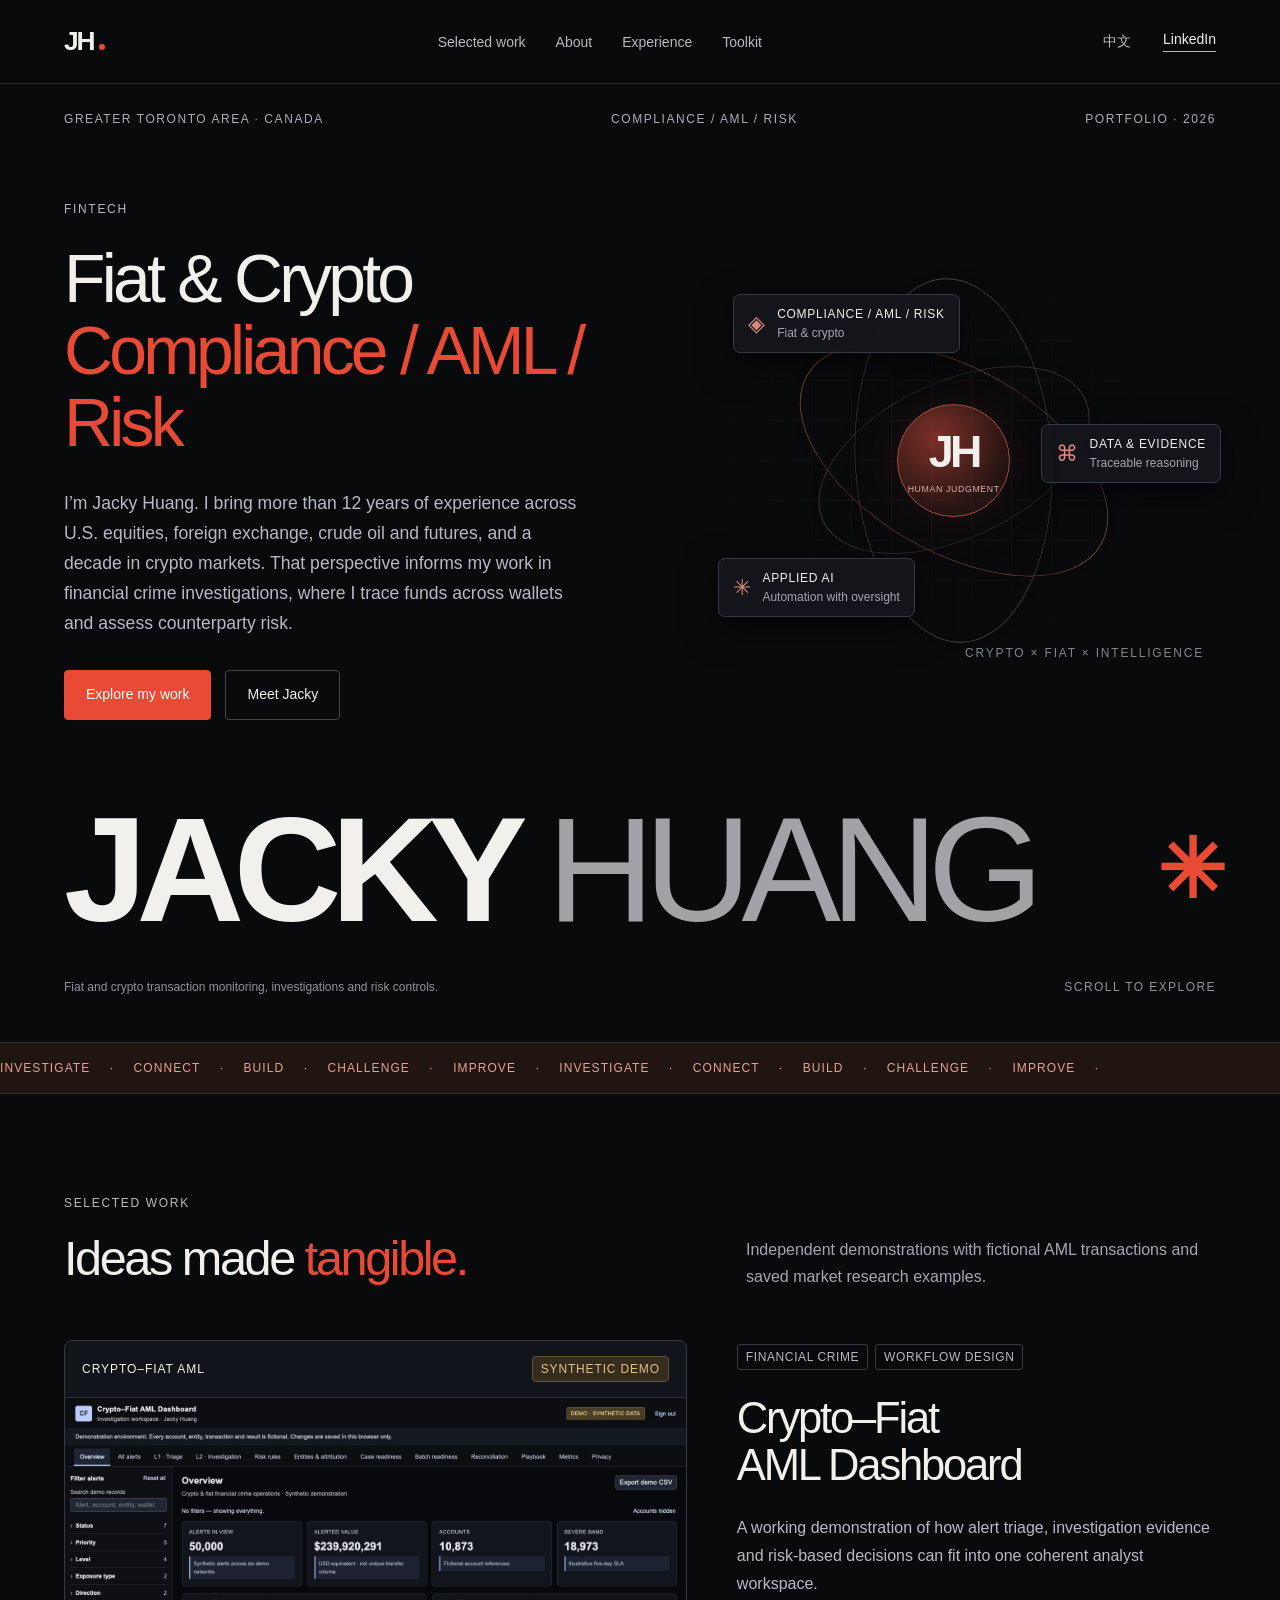
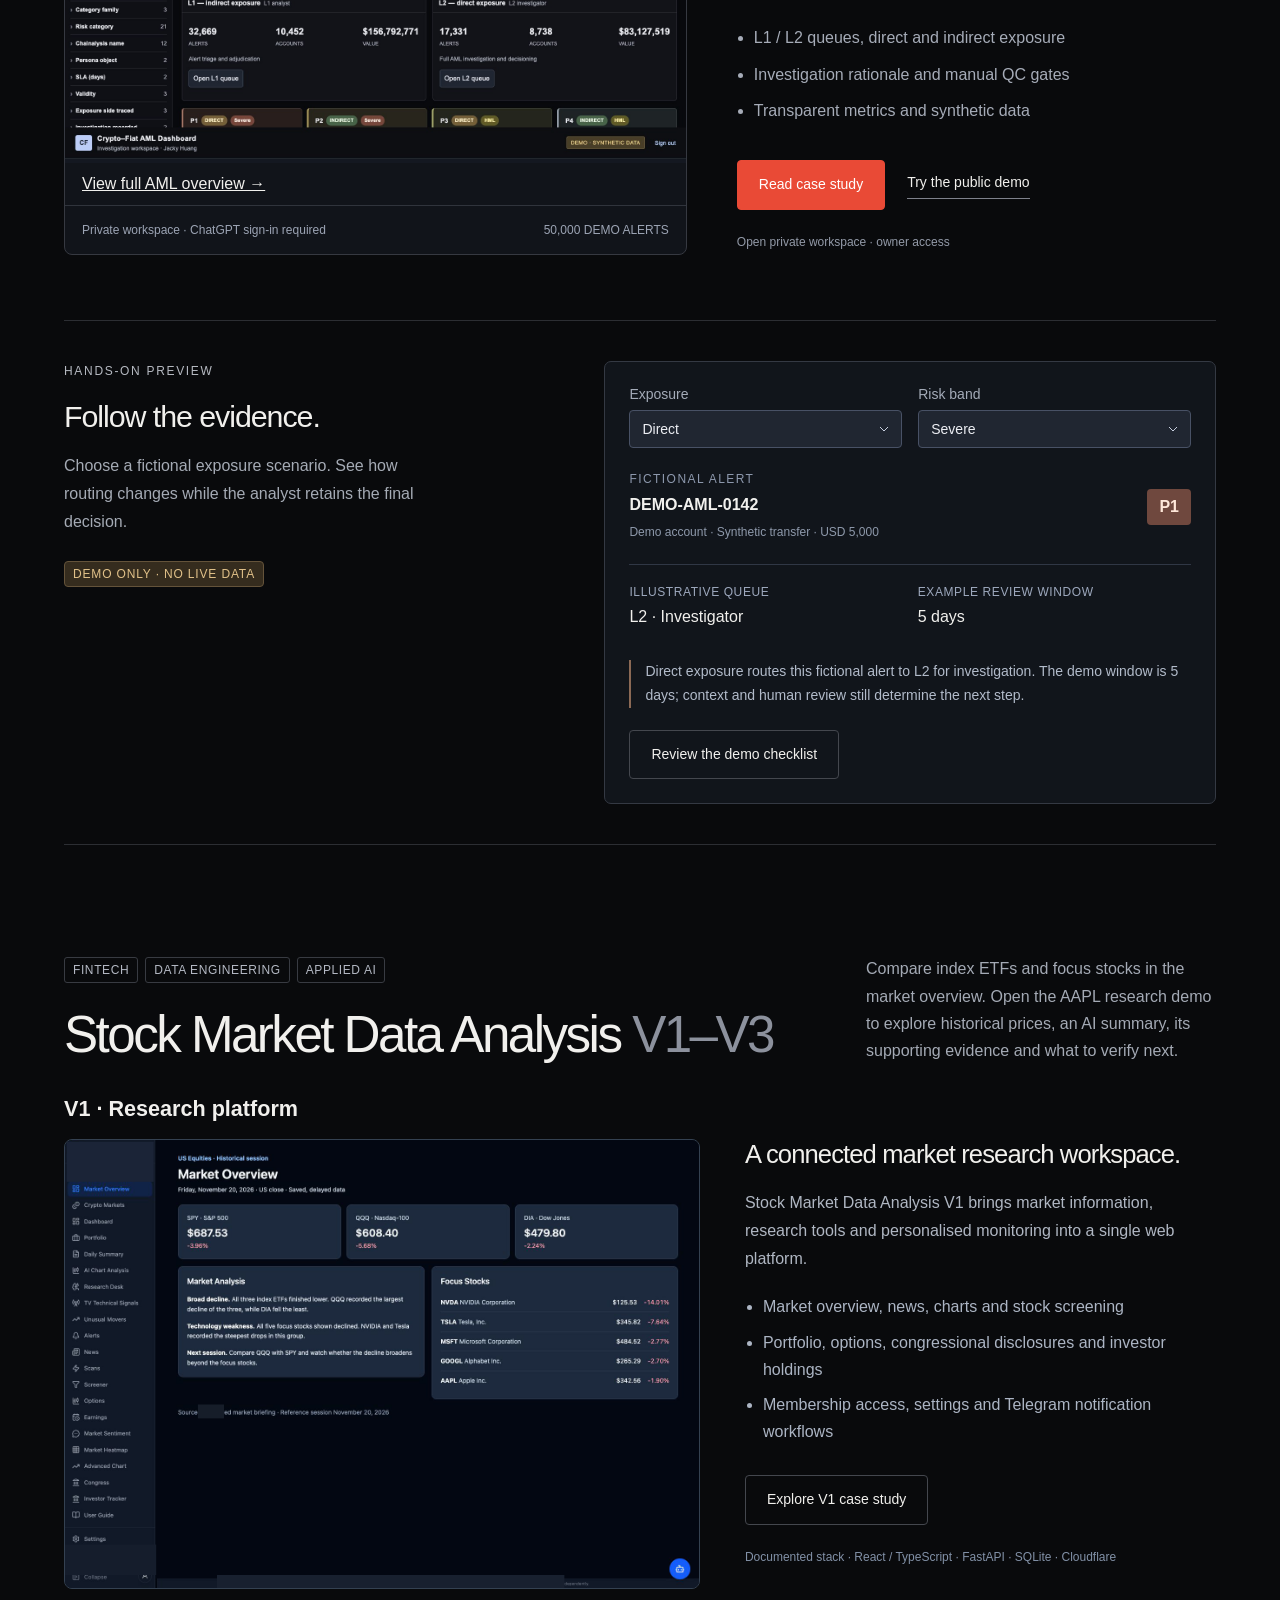
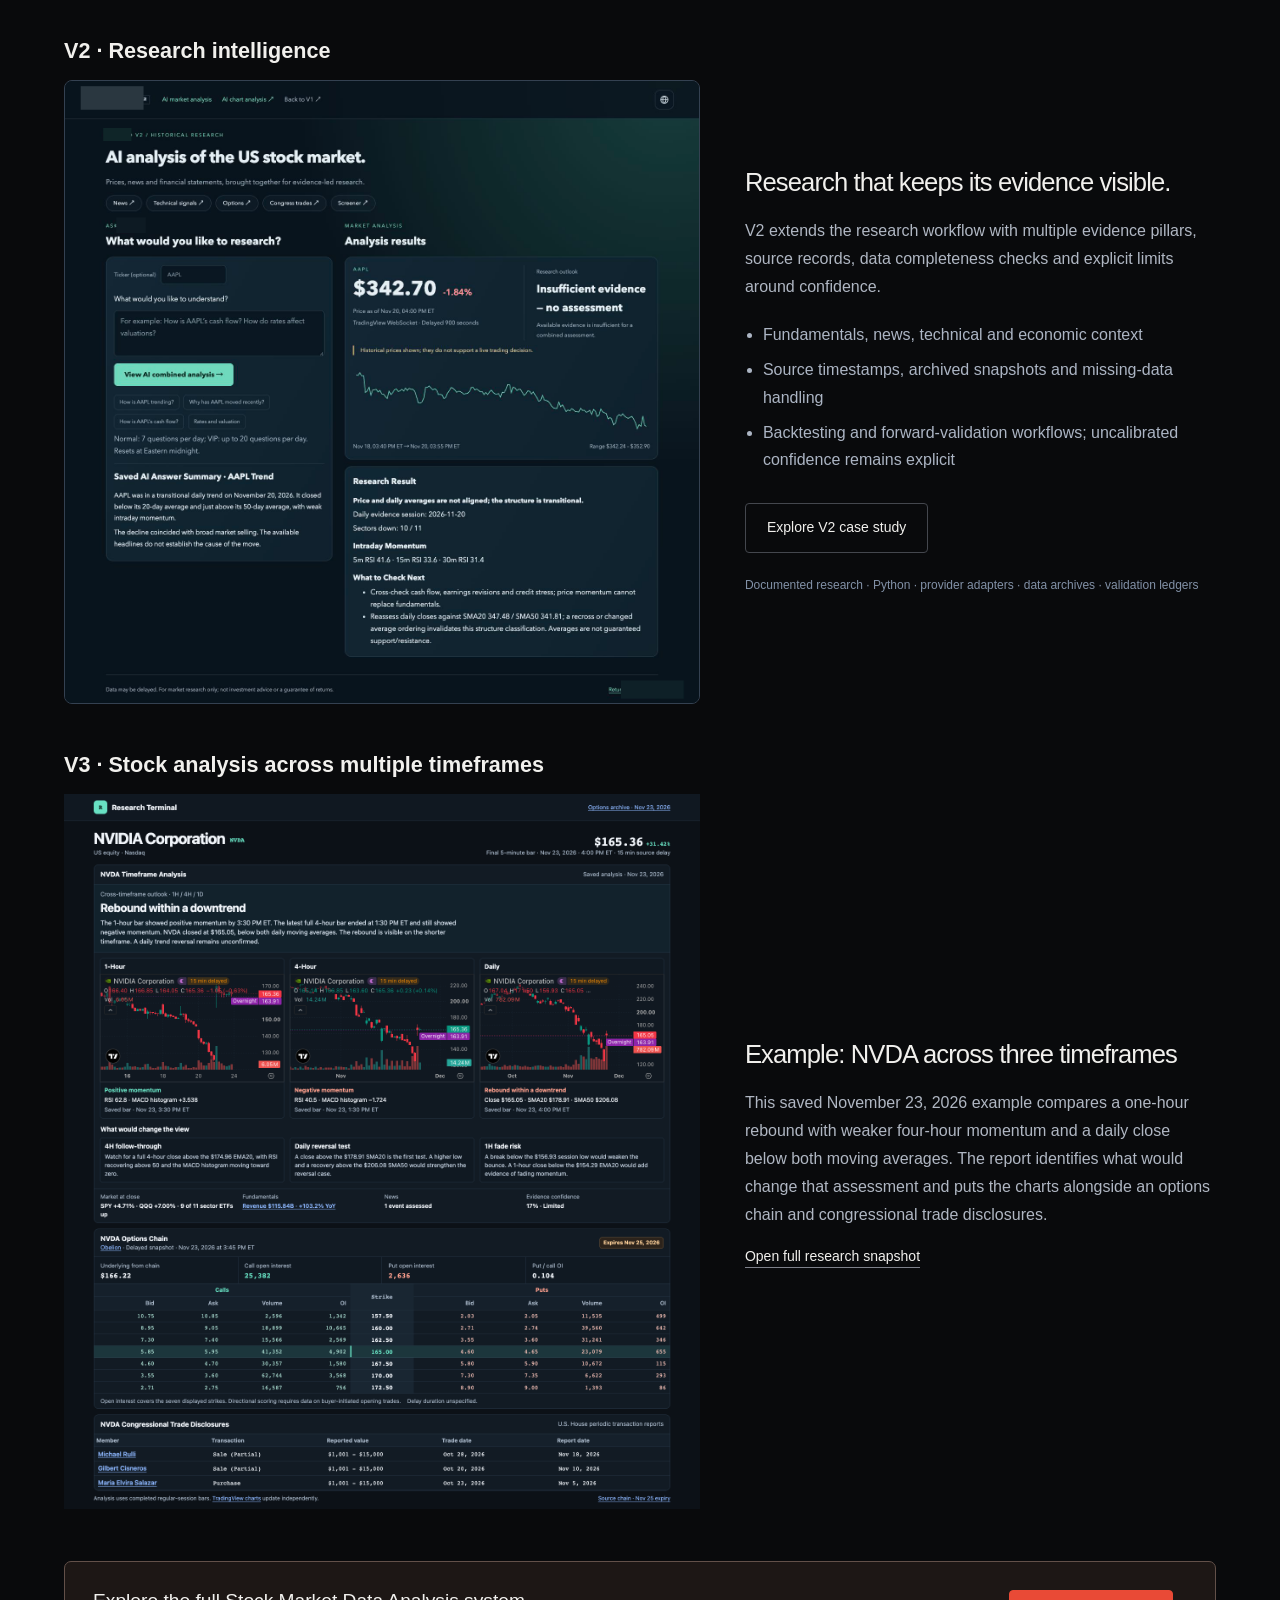
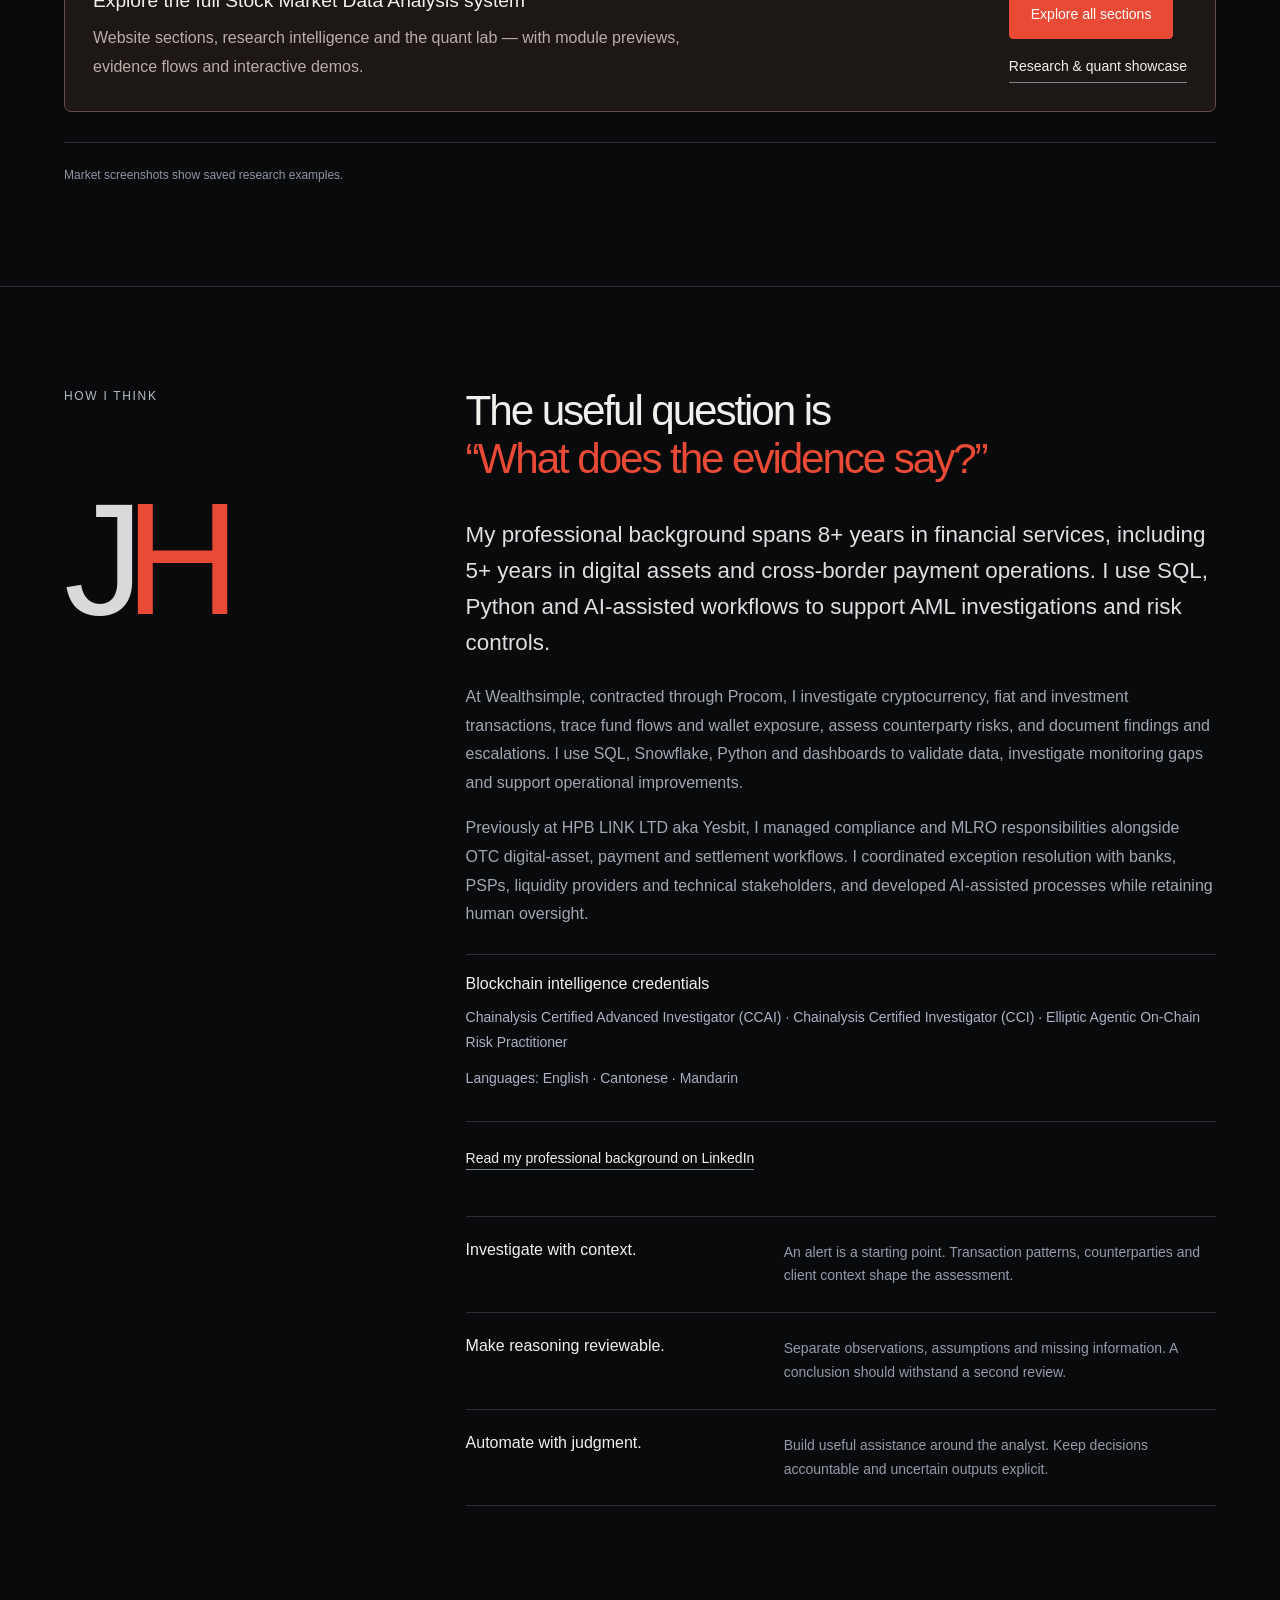
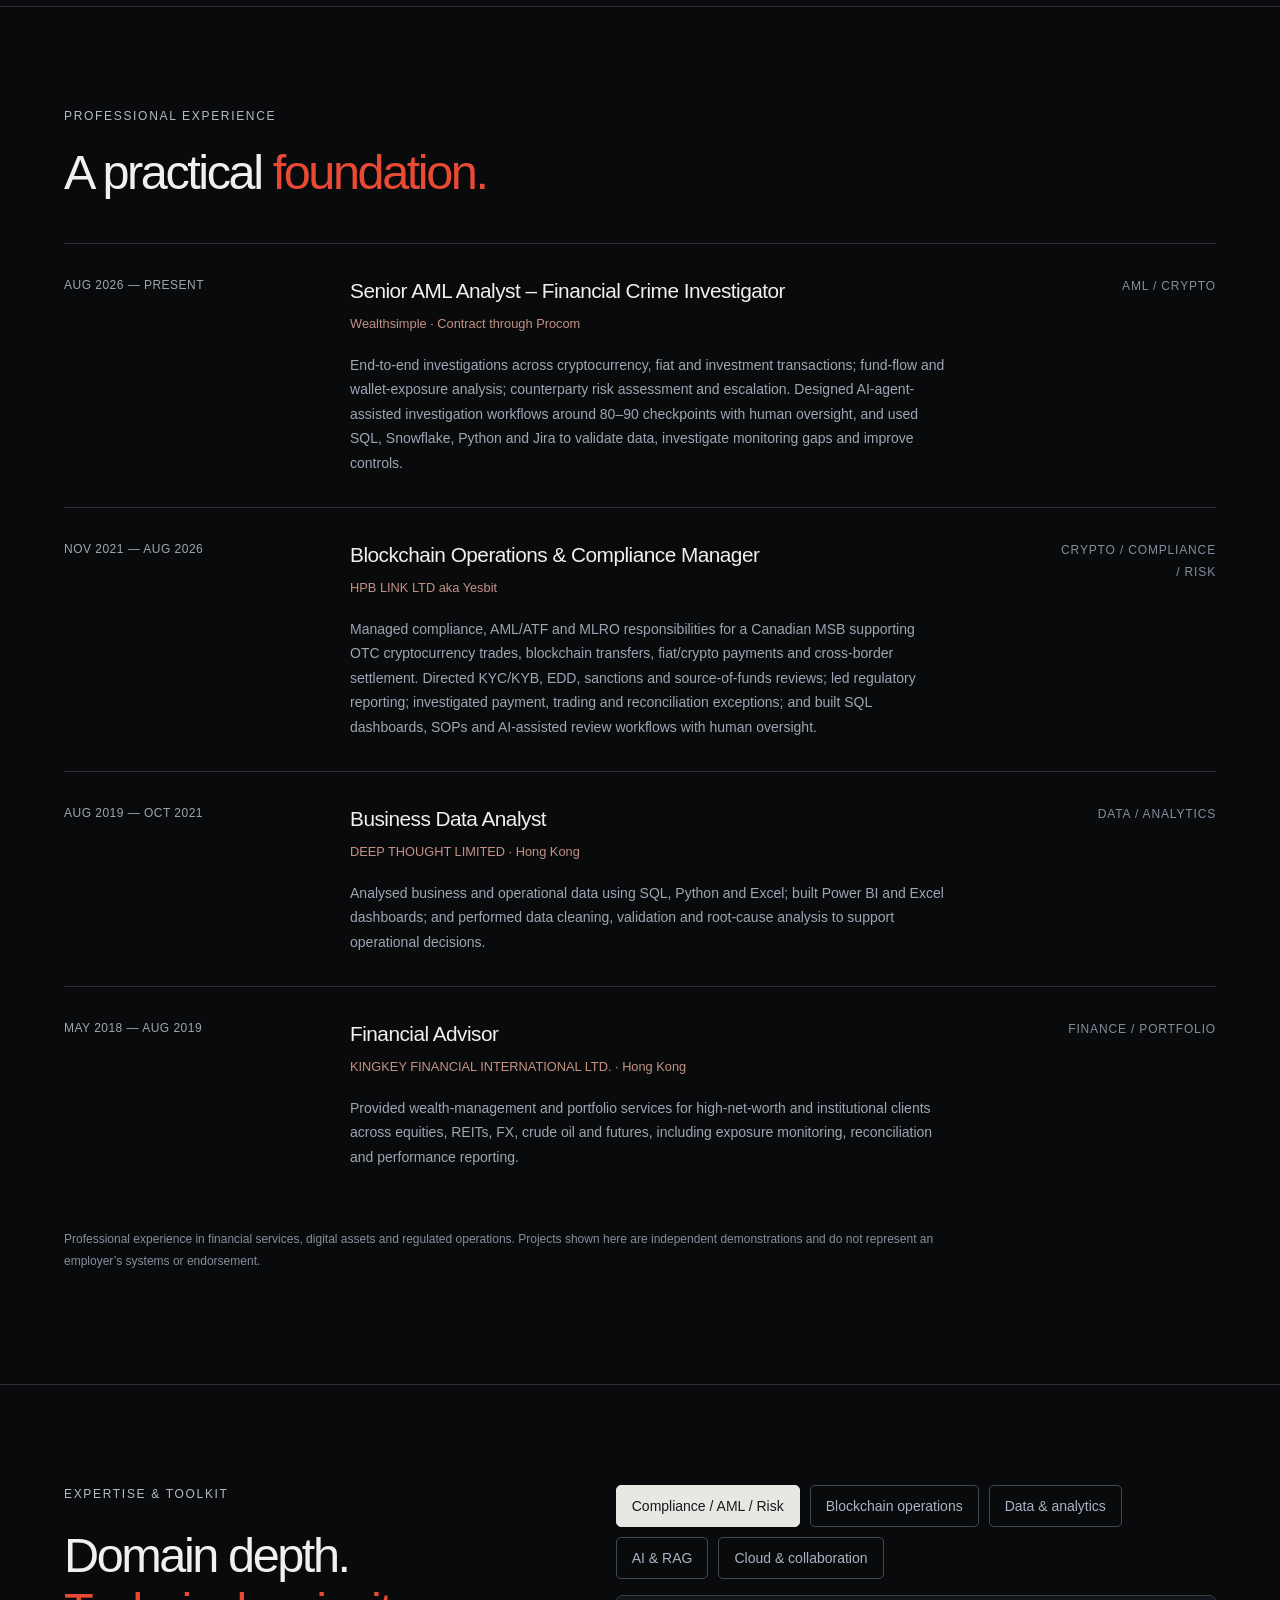
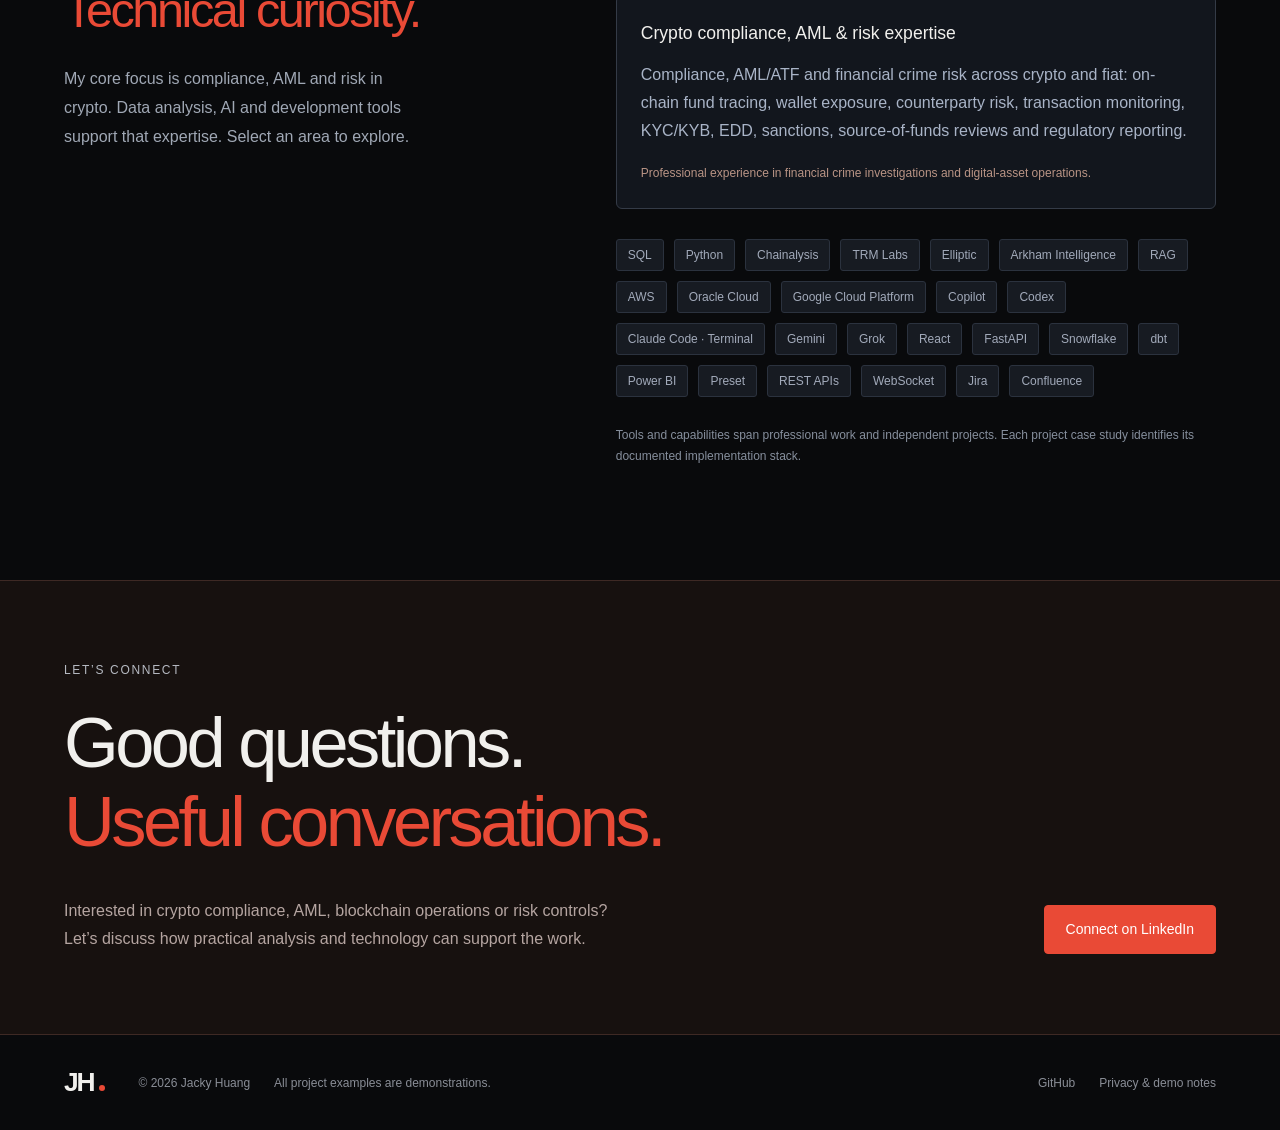
==== index.html @ 0ef36413 "Highlight fiat and crypto compliance in fintech" ====
<!doctype html>
<html lang="en"><head><meta charset="utf-8"><meta name="viewport" content="width=device-width,initial-scale=1"><meta name="theme-color" content="#090a0c"><meta name="description" content="Jacky Huang — compliance, AML and risk expertise, across fiat and crypto operations in fintech, supported by data analytics and practical AI. Explore independent demo projects and Stock Market Data Analysis V1–V3."><meta property="og:title" content="Jacky Huang · Fintech | Fiat &amp; Crypto Compliance / AML / Risk"><meta property="og:description" content="From complex financial crime questions to clear, useful systems. Professional portfolio and independent demo projects."><title>Jacky Huang · Fintech | Fiat &amp; Crypto Compliance / AML / Risk</title><link rel="icon" href="assets/favicon.svg" type="image/svg+xml"><link rel="stylesheet" href="styles.css"><script src="app.js" defer></script></head><body>
<a class="skip" href="#main">Skip to content</a><header class="header"><a class="identity" href="#home" aria-label="Jacky Huang, home">JH<span class="identity-dot"></span></a><nav aria-label="Main navigation"><a href="#work" data-i18n="navWork">Selected work</a><a href="#about" data-i18n="navAbout">About</a><a href="#experience" data-i18n="navExperience">Experience</a><a href="#toolkit" data-i18n="navToolkit">Toolkit</a></nav><div class="header-right"><button id="language" aria-label="Switch to Traditional Chinese">中文</button><a class="contact-link" href="https://www.linkedin.com/in/jacky-huang-ca/" target="_blank" rel="noopener noreferrer">LinkedIn</a></div></header>
<main id="main"><section class="hero section" id="home"><div class="hero-top"><span data-i18n="location">GREATER TORONTO AREA · CANADA</span><span data-i18n="discipline">COMPLIANCE / AML / RISK</span><span class="year">PORTFOLIO · 2026</span></div><div class="hero-grid"><div class="hero-copy"><p class="eyebrow" data-i18n="intro">FINTECH</p><h1 data-i18n="heroTitle">Fiat &amp; Crypto<br><em>Compliance / AML / Risk</em></h1><p class="hero-description" data-i18n="heroDescription">I’m Jacky Huang. I bring more than 12 years of experience across U.S. equities, foreign exchange, crude oil and futures, and a decade in crypto markets. That perspective informs my work in financial crime investigations, where I trace funds across wallets and assess counterparty risk.</p><div class="hero-actions"><a class="button primary" href="#work" data-i18n="explore">Explore my work</a><a class="button secondary" href="#about" data-i18n="meet">Meet Jacky</a></div></div><div class="hero-art" aria-label="Crypto compliance, AML, risk and data analysis connected through human judgment"><div class="art-grid"></div><div class="orbit orbit-one"></div><div class="orbit orbit-two"></div><div class="orbit orbit-three"></div><div class="core"><span>JH</span><small>HUMAN JUDGMENT</small></div><div class="satellite satellite-one"><span class="satellite-icon">◈</span><div>COMPLIANCE / AML / RISK<small>Fiat &amp; crypto</small></div></div><div class="satellite satellite-two"><span class="satellite-icon">⌘</span><div>DATA & EVIDENCE<small>Traceable reasoning</small></div></div><div class="satellite satellite-three"><span class="satellite-icon">✳</span><div>APPLIED AI<small>Automation with oversight</small></div></div><span class="art-caption">CRYPTO × FIAT × INTELLIGENCE</span></div></div><div class="name-line" aria-hidden="true">JACKY <span>HUANG</span><span class="name-star">✳</span></div><div class="hero-bottom"><span data-i18n="heroFoot">Fiat and crypto transaction monitoring, investigations and risk controls.</span><span data-i18n="scroll">SCROLL TO EXPLORE</span></div></section>
<div class="ticker" aria-hidden="true"><div>INVESTIGATE · CONNECT · BUILD · CHALLENGE · IMPROVE · INVESTIGATE · CONNECT · BUILD · CHALLENGE · IMPROVE ·</div></div>
<section id="work" class="section work"><div class="section-heading"><p class="eyebrow" data-i18n="workEyebrow">SELECTED WORK</p><h2 data-i18n="workTitle">Ideas made <em>tangible.</em></h2><p class="section-note" data-i18n="demoNote">Independent demonstrations with fictional AML transactions and saved market research examples.</p></div><article class="featured-project"><div class="project-image"><div class="image-toolbar"><span>CRYPTO–FIAT AML</span><span class="demo-chip">SYNTHETIC DEMO</span></div><img src="assets/aml-overview-compact-8d4ffa05.jpg" alt="Independent demo of a dark AML dashboard with alert queues, risk priorities and filters" width="1512" height="890" loading="lazy"><a class="overview-link" href="aml-overview.html" data-i18n="overviewLink">View full AML overview →</a><div class="image-caption"><span data-i18n="privateLabel">Private workspace · ChatGPT sign-in required</span><span>50,000 DEMO ALERTS</span></div></div><div class="project-copy"><div class="tags"><span>FINANCIAL CRIME</span><span>WORKFLOW DESIGN</span></div><h3>Crypto–Fiat<br>AML Dashboard</h3><p data-i18n="amlDescription">A working demonstration of how alert triage, investigation evidence and risk-based decisions can fit into one coherent analyst workspace.</p><ul class="project-points"><li data-i18n="amlPoint1">L1 / L2 queues, direct and indirect exposure</li><li data-i18n="amlPoint2">Investigation rationale and manual QC gates</li><li data-i18n="amlPoint3">Transparent metrics and synthetic data</li></ul><div class="project-links"><button class="button primary" data-case="aml" data-i18n="caseStudy">Read case study</button><a class="text-link" href="#aml-demo" data-i18n="tryDemo">Try the public demo</a></div><a class="private-link" href="https://crypto-fiat-aml-demo-jacky.jacbb.chatgpt.site" target="_blank" rel="noopener noreferrer" data-i18n="privateWorkspace">Open private workspace · owner access</a></div></article>
<div id="aml-demo" class="demo-section"><div class="demo-intro"><span class="eyebrow" data-i18n="handsOn">HANDS-ON PREVIEW</span><h3 data-i18n="demoTitle">Follow the evidence.</h3><p data-i18n="demoDescription">Choose a fictional exposure scenario. See how routing changes while the analyst retains the final decision.</p><span class="demo-chip">DEMO ONLY · NO LIVE DATA</span></div><div class="interactive-demo"><div class="demo-controls"><label><span data-i18n="exposureLabel">Exposure</span><select id="demo-exposure"><option value="DIRECT">Direct</option><option value="INDIRECT">Indirect</option></select></label><label><span data-i18n="severityLabel">Risk band</span><select id="demo-band"><option value="Severe">Severe</option><option value="HML">HML</option></select></label></div><div class="demo-record"><div><span class="record-label">FICTIONAL ALERT</span><strong>DEMO-AML-0142</strong><small>Demo account · Synthetic transfer · USD 5,000</small></div><span id="demo-priority" class="priority-badge">P1</span></div><div class="demo-route"><div><small data-i18n="queueLabel">ILLUSTRATIVE QUEUE</small><strong id="demo-queue">L2 · Investigator</strong></div><div><small data-i18n="slaLabel">EXAMPLE REVIEW WINDOW</small><strong id="demo-sla">5 days</strong></div></div><p id="demo-explanation" class="demo-explanation"></p><button class="button secondary" id="demo-review" data-i18n="reviewDemo">Review the demo checklist</button><div id="demo-checklist" hidden><div class="demo-checklist"><label><input type="checkbox"> <span data-i18n="check1">Transaction context reviewed</span></label><label><input type="checkbox"> <span data-i18n="check2">Evidence and rationale recorded</span></label><label><input type="checkbox"> <span data-i18n="check3">Human reviewer assigned</span></label></div><p id="demo-check-status" role="status"></p></div></div></div>
<article class="market-project"><div class="market-heading"><div><div class="tags"><span>FINTECH</span><span>DATA ENGINEERING</span><span>APPLIED AI</span></div><h3>Stock Market Data Analysis <span>V1–V3</span></h3></div><p data-i18n="marketIntro">Compare index ETFs and focus stocks in the market overview. Open the AAPL research demo to explore historical prices, an AI summary, its supporting evidence and what to verify next.</p></div><section class="market-version" aria-labelledby="v1-heading"><h4 id="v1-heading" data-i18n="v1Heading">V1 · Research platform</h4><div class="market-content"><div id="v1-image" class="terminal"></div><div id="v1-details" class="market-details"></div></div></section><section class="market-version" aria-labelledby="v2-heading"><h4 id="v2-heading" data-i18n="v2Heading">V2 · Research intelligence</h4><div class="market-content"><div id="v2-image" class="terminal"></div><div id="v2-details" class="market-details"></div></div></section><section class="market-version" id="market-v3" aria-labelledby="v3-heading"><h4 id="v3-heading" data-i18n="v3Heading">V3 · Stock analysis across multiple timeframes</h4><div class="market-content"><a href="assets/market-v3.png"><img src="assets/market-v3.png" width="1500" height="1686" style="width:100%;height:auto" loading="lazy" alt="NVDA research demo showing hourly, four-hour and daily charts, an options chain and congressional trade disclosures"></a><div class="market-details"><h4 data-i18n="v3Title">Example: NVDA across three timeframes</h4><p data-i18n="v3Copy">This saved November 23, 2026 example compares a one-hour rebound with weaker four-hour momentum and a daily close below both moving averages. The report identifies what would change that assessment and puts the charts alongside an options chain and congressional trade disclosures.</p><a class="text-link" href="assets/market-v3.png" data-i18n="v3Open">Open full research snapshot</a></div></div></section><div class="market-showcase-callout"><div><h4 data-i18n="marketExploreHeading">Explore the full Stock Market Data Analysis system</h4><p data-i18n="marketExploreCopy">Website sections, research intelligence and the quant lab — with module previews, evidence flows and interactive demos.</p></div><div class="project-links"><a class="button primary" href="market.html" data-i18n="marketExplore">Explore all sections</a><a class="text-link" href="market.html#research" data-i18n="marketQuant">Research & quant showcase</a></div></div><div class="market-footer"><span data-i18n="marketFoot">Market screenshots show saved research examples.</span></div></article></section>
<section id="about" class="section about"><div class="about-label"><p class="eyebrow" data-i18n="aboutEyebrow">HOW I THINK</p><div class="about-monogram" aria-hidden="true">J<span>H</span></div></div><div class="about-copy"><h2 data-i18n="aboutTitle">The useful question is<br><em>“What does the evidence say?”</em></h2><p class="about-lead" data-i18n="aboutLead">My professional background spans 8+ years in financial services, including 5+ years in digital assets and cross-border payment operations. I use SQL, Python and AI-assisted workflows to support AML investigations and risk controls.</p><p data-i18n="aboutBody">At Wealthsimple, contracted through Procom, I investigate cryptocurrency, fiat and investment transactions, trace fund flows and wallet exposure, assess counterparty risks, and document findings and escalations. I use SQL, Snowflake, Python and dashboards to validate data, investigate monitoring gaps and support operational improvements.</p><p data-i18n="aboutBody2">Previously at HPB LINK LTD aka Yesbit, I managed compliance and MLRO responsibilities alongside OTC digital-asset, payment and settlement workflows. I coordinated exception resolution with banks, PSPs, liquidity providers and technical stakeholders, and developed AI-assisted processes while retaining human oversight.</p><div class="profile-credentials"><h3 data-i18n="credentialsHeading">Blockchain intelligence credentials</h3><p data-i18n="credentialsCopy">Chainalysis Certified Advanced Investigator (CCAI) · Chainalysis Certified Investigator (CCI) · Elliptic Agentic On-Chain Risk Practitioner</p><p data-i18n="profileLanguages">Languages: English · Cantonese · Mandarin</p></div><a class="text-link" href="https://www.linkedin.com/in/jacky-huang-ca/" target="_blank" rel="noopener noreferrer" data-i18n="profileSource">Read my professional background on LinkedIn</a><div class="principles"><div><strong data-i18n="principle1">Investigate with context.</strong><p data-i18n="principle1body">An alert is a starting point. Transaction patterns, counterparties and client context shape the assessment.</p></div><div><strong data-i18n="principle2">Make reasoning reviewable.</strong><p data-i18n="principle2body">Separate observations, assumptions and missing information. A conclusion should withstand a second review.</p></div><div><strong data-i18n="principle3">Automate with judgment.</strong><p data-i18n="principle3body">Build useful assistance around the analyst. Keep decisions accountable and uncertain outputs explicit.</p></div></div></div></section>
<section id="experience" class="section experience"><div class="section-heading"><p class="eyebrow" data-i18n="experienceEyebrow">PROFESSIONAL EXPERIENCE</p><h2 data-i18n="experienceTitle">A practical <em>foundation.</em></h2></div><div class="experience-list"><article><div class="experience-date">AUG 2026 — PRESENT</div><div><h3>Senior AML Analyst – Financial Crime Investigator</h3><p class="company">Wealthsimple · Contract through Procom</p><p data-i18n="experience1">End-to-end investigations across cryptocurrency, fiat and investment transactions; fund-flow and wallet-exposure analysis; counterparty risk assessment and escalation. Designed AI-agent-assisted investigation workflows around 80–90 checkpoints with human oversight, and used SQL, Snowflake, Python and Jira to validate data, investigate monitoring gaps and improve controls.</p></div><span class="experience-tag">AML / CRYPTO</span></article><article><div class="experience-date">NOV 2021 — AUG 2026</div><div><h3>Blockchain Operations &amp; Compliance Manager</h3><p class="company">HPB LINK LTD aka Yesbit</p><p data-i18n="experience2">Managed compliance, AML/ATF and MLRO responsibilities for a Canadian MSB supporting OTC cryptocurrency trades, blockchain transfers, fiat/crypto payments and cross-border settlement. Directed KYC/KYB, EDD, sanctions and source-of-funds reviews; led regulatory reporting; investigated payment, trading and reconciliation exceptions; and built SQL dashboards, SOPs and AI-assisted review workflows with human oversight.</p></div><span class="experience-tag">CRYPTO / COMPLIANCE / RISK</span></article><article><div class="experience-date">AUG 2019 — OCT 2021</div><div><h3>Business Data Analyst</h3><p class="company">DEEP THOUGHT LIMITED · Hong Kong</p><p data-i18n="experienceData">Analysed business and operational data using SQL, Python and Excel; built Power BI and Excel dashboards; and performed data cleaning, validation and root-cause analysis to support operational decisions.</p></div><span class="experience-tag">DATA / ANALYTICS</span></article><article><div class="experience-date">MAY 2018 — AUG 2019</div><div><h3>Financial Advisor</h3><p class="company">KINGKEY FINANCIAL INTERNATIONAL LTD. · Hong Kong</p><p data-i18n="experienceFinance">Provided wealth-management and portfolio services for high-net-worth and institutional clients across equities, REITs, FX, crude oil and futures, including exposure monitoring, reconciliation and performance reporting.</p></div><span class="experience-tag">FINANCE / PORTFOLIO</span></article></div><p class="source-note" data-i18n="experienceSource">Professional experience in financial services, digital assets and regulated operations. Projects shown here are independent demonstrations and do not represent an employer’s systems or endorsement.</p></section>
<section id="toolkit" class="section toolkit"><div class="toolkit-intro"><p class="eyebrow" data-i18n="toolkitEyebrow">EXPERTISE & TOOLKIT</p><h2 data-i18n="toolkitTitle">Domain depth.<br><em>Technical curiosity.</em></h2><p data-i18n="toolkitIntro">My core focus is compliance, AML and risk in crypto. Data analysis, AI and development tools support that expertise. Select an area to explore.</p></div><div class="toolkit-body"><div id="skill-buttons" class="skill-buttons" aria-label="Capabilities"></div><div id="skill-detail" class="skill-detail" aria-live="polite"></div><div class="tool-cloud" aria-label="Tools and technologies"><span>SQL</span><span>Python</span><span>Chainalysis</span><span>TRM Labs</span><span>Elliptic</span><span>Arkham Intelligence</span><span>RAG</span><span>AWS</span><span>Oracle Cloud</span><span>Google Cloud Platform</span><span>Copilot</span><span>Codex</span><span>Claude Code · Terminal</span><span>Gemini</span><span>Grok</span><span>React</span><span>FastAPI</span><span>Snowflake</span><span>dbt</span><span>Power BI</span><span>Preset</span><span>REST APIs</span><span>WebSocket</span><span>Jira</span><span>Confluence</span></div><p class="source-note" data-i18n="toolsSource">Tools and capabilities span professional work and independent projects. Each project case study identifies its documented implementation stack.</p></div></section>
<section class="section contact" id="contact"><p class="eyebrow" data-i18n="contactEyebrow">LET’S CONNECT</p><h2 data-i18n="contactTitle">Good questions.<br><em>Useful conversations.</em></h2><div class="contact-bottom"><p data-i18n="contactBody">Interested in crypto compliance, AML, blockchain operations or risk controls? Let’s discuss how practical analysis and technology can support the work.</p><a class="button primary" href="https://www.linkedin.com/in/jacky-huang-ca/" target="_blank" rel="noopener noreferrer" data-i18n="connect">Connect on LinkedIn</a></div></section></main>
<footer class="footer"><a class="identity" href="#home">JH<span class="identity-dot"></span></a><span>© 2026 Jacky Huang</span><span data-i18n="footerDemo">All project examples are demonstrations.</span><a href="https://github.com/jacbus1" target="_blank" rel="noopener noreferrer">GitHub</a><button class="footer-button" data-case="privacy" data-i18n="privacy">Privacy & demo notes</button></footer>
<dialog id="case-dialog"><div class="case-dialog-head"><span class="eyebrow">JACKY HUANG · PROJECT NOTES</span><button id="close-dialog" aria-label="Close case study">Close</button></div><div id="case-content"></div></dialog>
</body></html>
---- styles.css ----
:root{font-family:Arial,Helvetica,sans-serif;background:#090a0c;color:#f1f0ed;font-size:16px;--bg:#090a0c;--ink:#f1f0ed;--muted:#999da6;--line:#2c2e33;--accent:#e94a36;--panel:#111316;color-scheme:dark}*{box-sizing:border-box}html{scroll-behavior:smooth;scroll-padding-top:95px}body{margin:0;overflow-x:hidden}button,input,select{font:inherit}a{color:inherit;text-decoration:none}button,a,select,input{outline-offset:5px}button{cursor:pointer}button:focus-visible,a:focus-visible,select:focus-visible{outline:2px solid #e9aa9e}button{color:inherit}::selection{background:#e94a36;color:white}.skip{position:absolute;top:-80px;left:20px;background:var(--ink);color:var(--bg);padding:12px;z-index:99}.skip:focus{top:12px}.header{height:84px;display:flex;align-items:center;justify-content:space-between;border-bottom:1px solid var(--line);padding:0 5vw;gap:30px;background:#090a0cf0;backdrop-filter:blur(16px);position:sticky;top:0;z-index:20}.identity{font-weight:800;letter-spacing:-.08em;font-size:1.65rem;position:relative;display:inline-flex;align-items:baseline}.identity-dot{display:inline-block;width:6px;height:6px;background:var(--accent);border-radius:50%;margin-left:5px}.header nav{display:flex;gap:30px;font-size:.875rem;color:#b7bac1}.header nav a:hover{color:#fff}.header-right{display:flex;align-items:center;gap:24px;font-size:.875rem}#language{background:none;border:0;color:#b7bac1;padding:8px}.contact-link{border-bottom:1px solid #b2b4ba;padding-bottom:4px}.section{max-width:1600px;margin:auto;padding:100px 5vw}.hero{padding-top:28px;padding-bottom:30px}.hero-top{display:flex;justify-content:space-between;gap:15px;font-size:.75rem;letter-spacing:.13em;color:#a9adb6}.hero-grid{display:grid;grid-template-columns:1.12fr 1fr;gap:40px;padding-top:74px;align-items:center}.eyebrow{font-size:.75rem;letter-spacing:.14em;color:#b6bac2;text-transform:uppercase;margin:0 0 24px;line-height:1.6}.hero-copy h1{font-size:clamp(3rem,5.3vw,6rem);line-height:1.06;letter-spacing:-.055em;font-weight:500;margin:0 0 30px}em{font-weight:400;font-style:normal;color:var(--accent)}.hero-description{font-size:1.1rem;line-height:1.7;max-width:530px;color:#b6bac3}.hero-actions{display:flex;gap:14px;align-items:center;margin-top:32px}.button{padding:14px 21px;border:1px solid #44474e;border-radius:4px;background:transparent;font-size:.875rem;font-weight:500;display:inline-flex;align-items:center;justify-content:center;text-align:center;transition:background .2s,transform .2s;line-height:1.4}.button.primary{background:var(--accent);border-color:var(--accent);color:#fff}.button.primary:hover{background:#c83c2c;border-color:#c83c2c}.button.secondary:hover{background:#22252b}.hero-art{height:400px;position:relative;display:flex;align-items:center;justify-content:center;isolation:isolate}.art-grid{position:absolute;inset:0;background-image:linear-gradient(#ffffff08 1px,transparent 1px),linear-gradient(90deg,#ffffff08 1px,transparent 1px);background-size:40px 40px;mask-image:radial-gradient(ellipse,#000 30%,transparent 72%)}.orbit{position:absolute;border:1px solid #37343a;width:290px;height:290px;border-radius:50%;transform:rotate(-25deg) scaleY(.54);box-shadow:0 0 40px #e94a3604}.orbit-two{transform:rotate(30deg) scaleY(.54);width:340px;height:340px;border-color:#71413c}.orbit-three{transform:rotate(87deg) scaleY(.54);width:365px;height:365px;border-color:#42424a}.core{width:113px;height:113px;border:1px solid #a84d42;background:radial-gradient(circle at 35% 30%,#7c3028,#231311 70%);border-radius:50%;display:flex;flex-direction:column;align-items:center;justify-content:center;box-shadow:0 0 65px #e94a361b}.core>span{font-size:2.8rem;font-weight:600;letter-spacing:-.08em}.core small{font-size:.45rem;letter-spacing:.07em;color:#e3afa7;margin-top:7px}.satellite{position:absolute;display:flex;gap:11px;align-items:center;background:#14161bf0;border:1px solid #383a42;border-radius:7px;padding:12px 14px;font-size:.75rem;letter-spacing:.06em;box-shadow:0 12px 35px #0008}.satellite small{display:block;color:#a3a7b2;font-size:.75rem;letter-spacing:0;margin-top:5px}.satellite-icon{font-size:1.4rem;color:#d8897b}.satellite-one{top:34px;left:8%}.satellite-two{right:-5px;top:164px}.satellite-three{bottom:43px;left:5%}.art-caption{position:absolute;bottom:0;right:12px;font-size:.75rem;color:#81868f;letter-spacing:.15em}.name-line{font-weight:600;font-size:clamp(4rem,11.65vw,11.5rem);line-height:1.1;letter-spacing:-.07em;margin-top:68px;white-space:nowrap;display:flex;align-items:center;gap:.2em}.name-line>span:first-child{font-weight:400;color:#a2a3a7}.name-star{color:var(--accent);font-size:.55em;line-height:1;margin-left:auto}.hero-bottom{display:flex;justify-content:space-between;gap:20px;margin-top:28px;font-size:.75rem;color:#8f939c}.hero-bottom>span:last-child{font-size:.75rem;letter-spacing:.12em}.ticker{border-block:1px solid #35302e;background:#211512;overflow:hidden;padding:18px 0;margin-top:18px}.ticker>div{width:max-content;font-size:.75rem;color:#e6a192;word-spacing:15px;letter-spacing:.09em;animation:marquee 50s linear infinite}@keyframes marquee{to{transform:translateX(-40%)}}.section-heading{display:grid;grid-template-columns:1fr 1fr;column-gap:50px;margin-bottom:44px}.section-heading .eyebrow{grid-column:1/-1;margin-bottom:18px}.section-heading h2,h2{font-size:clamp(2.1rem,3.8vw,4.2rem);line-height:1.12;font-weight:400;letter-spacing:-.05em;margin:0}.section-note{color:#a3a7b0;line-height:1.7;font-size:1rem;margin:5px 0;max-width:470px;justify-self:end}.featured-project{display:grid;grid-template-columns:1.3fr 1fr;gap:50px;align-items:center}.project-image{border:1px solid #363941;border-radius:8px;overflow:hidden;background:#11141a}.image-toolbar{display:flex;align-items:center;justify-content:space-between;padding:15px 17px;font-size:.75rem;letter-spacing:.08em;border-bottom:1px solid #30343c}.demo-chip{display:inline-block;border:1px solid #64533a;color:#e1c189;background:#352c1e;border-radius:4px;padding:5px 8px;font-size:.75rem;letter-spacing:.07em;white-space:nowrap}.project-image img{width:100%;height:auto;display:block}.image-caption{display:flex;justify-content:space-between;padding:15px 17px;gap:20px;border-top:1px solid #30343c;color:#9ca4b4;font-size:.75rem;line-height:1.5}.tags{display:flex;gap:7px;flex-wrap:wrap}.tags span{font-size:.75rem;letter-spacing:.05em;border:1px solid #383b42;padding:5px 8px;border-radius:3px;color:#b4b9c4}.project-copy h3{font-size:clamp(2rem,3.4vw,3.7rem);font-weight:400;line-height:1.08;letter-spacing:-.05em;margin:25px 0}.project-copy>p{font-size:1rem;line-height:1.75;color:#b7bbc5}.project-points{padding-left:17px;color:#a6acb8;font-size:.875rem;line-height:1.8;margin:22px 0 30px}.project-points li{padding:4px 0}.project-links{display:flex;align-items:center;gap:22px;flex-wrap:wrap}.text-link{font-size:.875rem;border-bottom:1px solid #7e818b;line-height:1.7;padding-bottom:3px}.text-link:hover{color:#f5b3a5}.private-link{display:inline-block;font-size:.75rem;color:#939aa8;margin-top:23px;line-height:1.5}.private-link:hover{color:#f1f0ed}.demo-section{margin:65px 0 110px;border-block:1px solid var(--line);padding:40px 0;display:grid;grid-template-columns:1fr 1.3fr;gap:70px}.demo-intro h3{font-size:1.9rem;font-weight:400;letter-spacing:-.035em;margin:18px 0}.demo-intro p{line-height:1.75;color:#a5abb5;font-size:1rem;margin-bottom:25px;max-width:350px}.interactive-demo{padding:24px;border:1px solid #343943;background:#11151b;border-radius:7px}.demo-controls{display:flex;gap:16px;margin-bottom:24px}.demo-controls label{flex:1;color:#a4abb8;font-size:.75rem}.demo-controls label>span{display:block;margin-bottom:8px}.demo-controls select{width:100%;padding:10px 12px;background:#202631;border:1px solid #485165;border-radius:4px;color:#eceef3;appearance:none;background-image:url('data:image/svg+xml,%3Csvg xmlns=%22http://www.w3.org/2000/svg%22 width=%2210%22 height=%227%22%3E%3Cpath d=%22M1 1l4 4 4-4%22 fill=%22none%22 stroke=%22%23c7cfdf%22/%3E%3C/svg%3E');background-repeat:no-repeat;background-position:right 12px center}.demo-record{display:flex;justify-content:space-between;align-items:center;gap:20px;padding-bottom:22px;border-bottom:1px solid #303745}.record-label{display:block;font-size:.75rem;color:#8e99ae;letter-spacing:.12em;margin-bottom:10px}.demo-record strong{font-size:1rem}.demo-record small{display:block;color:#8e99ab;font-size:.75rem;margin-top:9px;line-height:1.6}.priority-badge{background:#6f483e;color:#ffe7d9;padding:9px 12px;border-radius:4px;font-weight:bold}.demo-route{display:grid;grid-template-columns:1fr 1fr;gap:15px;padding:20px 0}.demo-route small{display:block;color:#9da8bd;font-size:.75rem;letter-spacing:.05em;margin-bottom:9px}.demo-route strong{font-size:1rem;font-weight:500}.demo-explanation{color:#b2bbca;font-size:.875rem;line-height:1.7;border-left:2px solid #8b6955;padding-left:14px;margin-bottom:22px}.demo-checklist{display:grid;gap:13px;font-size:.875rem;color:#c5cedf;margin-top:25px}.demo-checklist input{accent-color:#a4b7d9;width:15px;height:15px}.demo-checklist label{display:flex;gap:10px;align-items:center}#demo-check-status{font-size:.8rem;color:#bacab2;line-height:1.6}.market-heading{display:flex;align-items:flex-end;justify-content:space-between;gap:40px;margin-bottom:30px}.market-heading h3{font-size:3.2rem;font-weight:400;letter-spacing:-.05em;margin:22px 0 0}.market-heading h3 span{color:#8c919d}.market-heading>p{font-size:1rem;color:#a4aab5;line-height:1.7;max-width:350px;margin:0}.market-tabs{display:flex;gap:22px;border-bottom:1px solid var(--line);margin-bottom:35px}.market-tabs button{background:none;border:0;border-bottom:2px solid transparent;padding:15px 0;font-size:.875rem;color:#9ca4b2;line-height:1.5}.market-tabs button[aria-selected=true]{color:#f1f0ed;border-bottom-color:var(--accent)}.market-content{display:grid;grid-template-columns:1.35fr 1fr;gap:45px;align-items:center}.terminal{background:#10151d;border:1px solid #344151;border-radius:8px;min-height:370px;overflow:hidden}.terminal-header{padding:15px 18px;border-bottom:1px solid #2e3b4a;display:flex;align-items:center;gap:8px;font-size:.75rem;letter-spacing:.08em;color:#c6d2e4}.terminal-header .terminal-logo{font-size:1rem;font-weight:700;color:#80b7dd;letter-spacing:-.03em;margin-right:auto}.terminal-body{padding:23px}.terminal-greeting{font-size:.75rem;color:#8296b2;margin-bottom:22px}.market-cards{display:grid;grid-template-columns:repeat(3,1fr);gap:10px}.market-card{padding:13px;border:1px solid #354458;border-radius:5px;background:#18202c}.market-card span{font-size:.75rem;color:#b4c3d9}.market-card b{display:block;font-size:1.1rem;font-weight:500;margin:12px 0}.market-card small{font-size:.75rem;color:#9ac7b3}.terminal-chart{height:115px;margin-top:22px;position:relative;border-block:1px solid #263548;background:repeating-linear-gradient(0deg,transparent 0,transparent 26px,#293747 27px),repeating-linear-gradient(90deg,transparent 0,transparent 79px,#293747 80px)}.terminal-chart svg{width:100%;height:100%;display:block}.terminal-news{display:flex;align-items:center;justify-content:space-between;font-size:.75rem;color:#9eafc8;padding-top:18px;gap:12px}.terminal-news b{font-size:.75rem;color:#c4d3e8}.terminal-notice{padding:12px 18px;background:#172030;color:#91a6c3;font-size:.75rem;letter-spacing:.04em;line-height:1.5}.pillar-grid{display:grid;grid-template-columns:1fr 1fr;gap:10px}.pillar{border:1px solid #334354;padding:16px;background:#17222e;border-radius:5px}.pillar b{display:block;font-size:.8rem;font-weight:500;color:#c5d4e9;margin-bottom:10px}.pillar small{font-size:.75rem;color:#89a0ba}.pillar-bar{height:4px;background:#293d54;margin:12px 0 0}.pillar-bar i{height:100%;display:block;background:#6da7c3}.evidence-tag{display:inline-block;margin:20px 6px 0 0;font-size:.75rem;color:#b8caa9;background:#293527;padding:7px 8px;border-radius:3px}.market-details h4{font-size:1.6rem;font-weight:400;letter-spacing:-.035em;line-height:1.3;margin:0 0 18px}.market-details p{font-size:1rem;line-height:1.75;color:#b0b7c3}.market-details ul{font-size:.875rem;color:#acb5c4;line-height:1.7;padding-left:18px;margin-bottom:26px}.market-details li{padding:4px 0}.market-details .stack{font-size:.75rem;color:#8291a7;margin:22px 0}.market-footer{display:flex;justify-content:space-between;gap:30px;font-size:.75rem;color:#8d96a5;line-height:1.8;padding-top:22px;margin-top:30px;border-top:1px solid var(--line)}.market-footer a{white-space:nowrap;color:#c9d3e0;border-bottom:1px solid #6d7b90;align-self:flex-start}.about{border-top:1px solid var(--line);display:grid;grid-template-columns:.6fr 1.4fr;gap:80px}.about-monogram{font-size:10rem;color:#d8d9da;letter-spacing:-.12em;font-weight:500;margin-top:60px}.about-monogram span{color:var(--accent)}.about-copy h2{font-size:clamp(2rem,3.3vw,3.6rem)}.about-copy>p{max-width:780px;line-height:1.8;font-size:1rem;color:#9fa7b3}.about-copy .about-lead{font-size:1.4rem;color:#dfdfe2;line-height:1.6;margin-top:35px}.principles{margin-top:45px;border-top:1px solid var(--line)}.principles>div{padding:24px 0;border-bottom:1px solid var(--line);display:grid;grid-template-columns:1fr 1.5fr;gap:30px}.principles strong{font-size:1rem;font-weight:500}.principles p{margin:0;color:#929caa;font-size:.875rem;line-height:1.7}.experience{border-top:1px solid var(--line)}.experience-list article{display:grid;grid-template-columns:.7fr 1.7fr .65fr;gap:40px;border-top:1px solid var(--line);padding:32px 0}.experience-date{font-size:.75rem;letter-spacing:.04em;color:#9fa5b0;line-height:1.6}.experience-list h3{font-size:1.3rem;letter-spacing:-.025em;font-weight:400;line-height:1.4;margin:0 0 8px}.experience-list .company{font-size:.8rem;color:#c59183;margin:0 0 17px}.experience-list p{color:#9da6b4;line-height:1.75;font-size:.875rem;margin:0}.experience-tag{justify-self:end;text-align:right;font-size:.75rem;letter-spacing:.07em;color:#858e9d;line-height:1.8;max-width:160px}.source-note{font-size:.75rem;line-height:1.8;color:#868f9d;max-width:900px;margin-top:28px}.toolkit{border-top:1px solid var(--line);display:grid;grid-template-columns:1fr 1.3fr;gap:90px}.toolkit-intro>p:last-child{color:#a0a8b5;font-size:1rem;line-height:1.8;max-width:350px;margin-top:28px}.skill-buttons{display:flex;gap:10px;flex-wrap:wrap}.skill-buttons button{background:none;border:1px solid #434954;border-radius:5px;color:#aab3c2;padding:12px 15px;font-size:.8rem}.skill-buttons button[aria-pressed=true]{background:#e9e7e3;color:#17181b;border-color:#e9e7e3}.skill-detail{border:1px solid #343b47;padding:24px;border-radius:6px;min-height:180px;margin-top:16px;background:#12161d}.skill-detail h3{font-weight:500;font-size:1.1rem;margin:0 0 14px;line-height:1.5}.skill-detail p{font-size:1rem;line-height:1.75;color:#a9b4c7;margin:0}.skill-detail .skill-evidence{font-size:.75rem;color:#b99485;margin-top:18px}.tool-cloud{display:flex;gap:10px;flex-wrap:wrap;margin-top:30px}.tool-cloud span{padding:8px 11px;color:#a2aaba;background:#171b22;border-radius:3px;font-size:.75rem;border:1px solid #2b323e}.contact{background:#17110f;border-top:1px solid #3e2924;border-bottom:1px solid #3e2924;padding-top:80px;padding-bottom:80px}.contact h2{font-size:clamp(2.4rem,5.5vw,6.5rem);max-width:1100px}.contact-bottom{display:flex;align-items:flex-end;justify-content:space-between;gap:40px;margin-top:35px}.contact-bottom p{font-size:1rem;color:#b5a5a1;line-height:1.8;max-width:550px;margin:0}.contact-bottom .button{flex-shrink:0}.footer{max-width:1600px;margin:auto;display:flex;align-items:center;gap:24px;padding:32px 5vw;font-size:.75rem;color:#8a8e97}.footer>.identity{margin-right:10px;color:var(--ink)}.footer>span:nth-child(3){margin-right:auto}.footer-button{background:none;border:0;color:inherit;padding:0;font-size:inherit}.footer a:hover,.footer-button:hover{color:white}dialog{width:min(850px,94vw);max-height:88vh;background:#12151b;color:#e9eaf0;border:1px solid #555d6d;border-radius:9px;padding:0;box-shadow:0 20px 100px #000a}dialog::backdrop{background:#000c;backdrop-filter:blur(4px)}.case-dialog-head{display:flex;justify-content:space-between;gap:20px;padding:20px 28px;border-bottom:1px solid #343c4b;align-items:center}.case-dialog-head .eyebrow{margin:0;font-size:.75rem}.case-dialog-head button{background:#252c38;border:1px solid #4e5c71;border-radius:4px;padding:8px 13px;font-size:.8rem}#case-content{padding:30px}#case-content h2{font-size:2.5rem;line-height:1.15;margin-bottom:25px}#case-content h3{font-size:1rem;margin-top:28px;color:#d8a294}#case-content p,#case-content li{line-height:1.85;font-size:1rem;color:#b9c0cf}#case-content ul{padding-left:20px}#case-content .case-stack{padding:18px 0;border-block:1px solid #333c4a;font-size:.8rem;color:#91a6c6}#case-content a{color:#e7b8aa;text-decoration:underline}body:has(dialog[open]){overflow:hidden}@media(min-width:1600px){.header{padding-inline:max(5vw,calc((100vw - 1440px)/2))}.section{padding-inline:80px}.name-line{font-size:11rem}}@media(max-width:1100px){.header nav{gap:20px}.hero-grid{grid-template-columns:1.1fr 1fr;gap:15px}.hero-art{transform:scale(.9);transform-origin:right center}.featured-project{gap:30px}.project-copy h3{font-size:2.4rem}.project-copy>p{font-size:1rem}.market-content{gap:30px}.about{gap:40px}.toolkit{gap:45px}.experience-list article{gap:25px;grid-template-columns:.7fr 1.7fr .5fr}}@media(max-width:800px){.section{padding:70px 6vw}.header{height:73px;padding-inline:6vw}.header nav{gap:16px;font-size:.75rem}.header nav a:nth-last-child(-n+2){display:none}.header-right{gap:12px}.hero{padding-top:25px;padding-bottom:28px}.hero-top{font-size:.75rem}.hero-top .year{display:none}.hero-grid{grid-template-columns:1fr;padding-top:52px;gap:30px}.hero-copy h1{font-size:clamp(3.3rem,8vw,5rem)}.hero-description{font-size:1rem;max-width:620px}.hero-art{height:330px;max-width:520px;width:100%;margin:auto;transform:none}.name-line{font-size:12vw;margin-top:35px}.hero-bottom{font-size:.75rem}.section-heading{gap:25px;grid-template-columns:1fr}.section-heading .eyebrow{margin:0}.section-note{justify-self:start;max-width:600px;margin:0}.featured-project{grid-template-columns:1fr;gap:35px}.project-copy h3{font-size:2.6rem}.project-copy h3 br{display:none}.project-copy h3 br:after{content:' '}.project-points{margin-bottom:25px}.demo-section{grid-template-columns:1fr;gap:28px;margin:50px 0 75px}.demo-intro p{max-width:620px}.market-heading{align-items:flex-start;flex-direction:column;gap:25px}.market-heading>p{max-width:600px}.market-content{grid-template-columns:1fr;gap:32px}.market-heading h3{font-size:2.7rem}.market-footer{flex-direction:column;gap:15px}.about{grid-template-columns:1fr;gap:25px}.about-monogram{display:none}.about-label .eyebrow{margin:0}.about-copy h2{font-size:2.3rem}.about-copy .about-lead{font-size:1.2rem}.experience-list article{grid-template-columns:1fr;gap:15px}.experience-tag{justify-self:start;max-width:none}.toolkit{grid-template-columns:1fr;gap:30px}.toolkit-intro>p:last-child{max-width:600px}.contact-bottom{flex-direction:column;align-items:flex-start;gap:25px}.footer{flex-wrap:wrap;padding-inline:6vw;gap:18px}.footer>span:nth-child(3){flex-basis:100%;order:5}.market-tabs{gap:20px}.hero-art .satellite-two{right:0}}@media(max-width:440px){.header nav{gap:14px}.identity{font-size:1.4rem}.header-right .contact-link{display:none}.header{gap:16px}.hero-top{gap:15px;line-height:1.8}.hero-top>span:nth-child(2){text-align:right}.hero-copy h1{font-size:3rem}.hero-art{height:310px;transform:scale(.88);width:112%;margin-left:-6%}.hero-actions{gap:10px}.button{padding:13px 16px;font-size:.8rem}.name-line{font-size:11.5vw;gap:.22em}.name-star{display:none}.hero-bottom>span:last-child{display:none}.market-heading h3{font-size:2.2rem}.market-tabs button{font-size:.75rem}.interactive-demo{padding:18px}.demo-route{gap:10px}.demo-route small{font-size:.75rem}.image-caption{flex-direction:column;gap:8px}.image-toolbar{font-size:.75rem;padding:12px}.demo-chip{font-size:.55rem}.terminal-body{padding:15px}.market-cards{gap:7px}.market-card{padding:10px}.market-card b{font-size:1rem}.pillar{padding:12px}.principles>div{grid-template-columns:1fr;gap:12px}#case-content{padding:24px}.case-dialog-head{padding:17px 24px}#case-content h2{font-size:2rem}}@media(prefers-reduced-motion:reduce){html{scroll-behavior:auto}.ticker>div{animation:none}.button{transition:none}}

p{font-size:1rem}.project-points,.market-details ul{font-size:1rem}.header nav,.skill-buttons button,.button,.demo-controls label{font-size:.875rem}.terminal-header,.market-card span,.pillar b{font-size:.875rem}.core small{font-size:.55rem}.eyebrow,.demo-chip,.hero-top,.experience-date,.experience-tag,.source-note,.market-footer,.image-caption,.image-toolbar,.tags span{font-size:.75rem}

.market-showcase-callout{margin-top:36px;padding:28px;border:1px solid #625049;background:#1d1715;border-radius:7px;display:flex;gap:30px;align-items:center;justify-content:space-between}.market-showcase-callout h4{font-size:1.2rem;font-weight:500;margin:0 0 12px}.market-showcase-callout p{font-size:1rem;line-height:1.8;color:#bcaea9;margin:0;max-width:650px}.market-showcase-callout .project-links{flex-shrink:0;flex-direction:column;align-items:flex-start;gap:16px}@media(max-width:800px){.market-showcase-callout{padding:22px;align-items:flex-start;flex-direction:column;gap:24px}}

.profile-credentials{margin:25px 0;padding:20px 0;border-block:1px solid var(--line)}.profile-credentials h3{font-size:1rem;font-weight:500;margin:0 0 12px}.profile-credentials p{font-size:.875rem;color:#a9b4c5;line-height:1.8;margin:10px 0}

.market-version{margin:2rem 0 3rem}.market-version>h4{font-size:1.35rem;margin:0 0 1rem}.market-version .terminal{min-height:0}

.overview-link {display:block;padding:12px 17px;text-decoration:underline}
.overview-page {max-width:1600px;margin:auto;padding:clamp(18px,4vw,60px)}
.overview-page img {display:block;width:100%;height:auto;margin-top:24px}
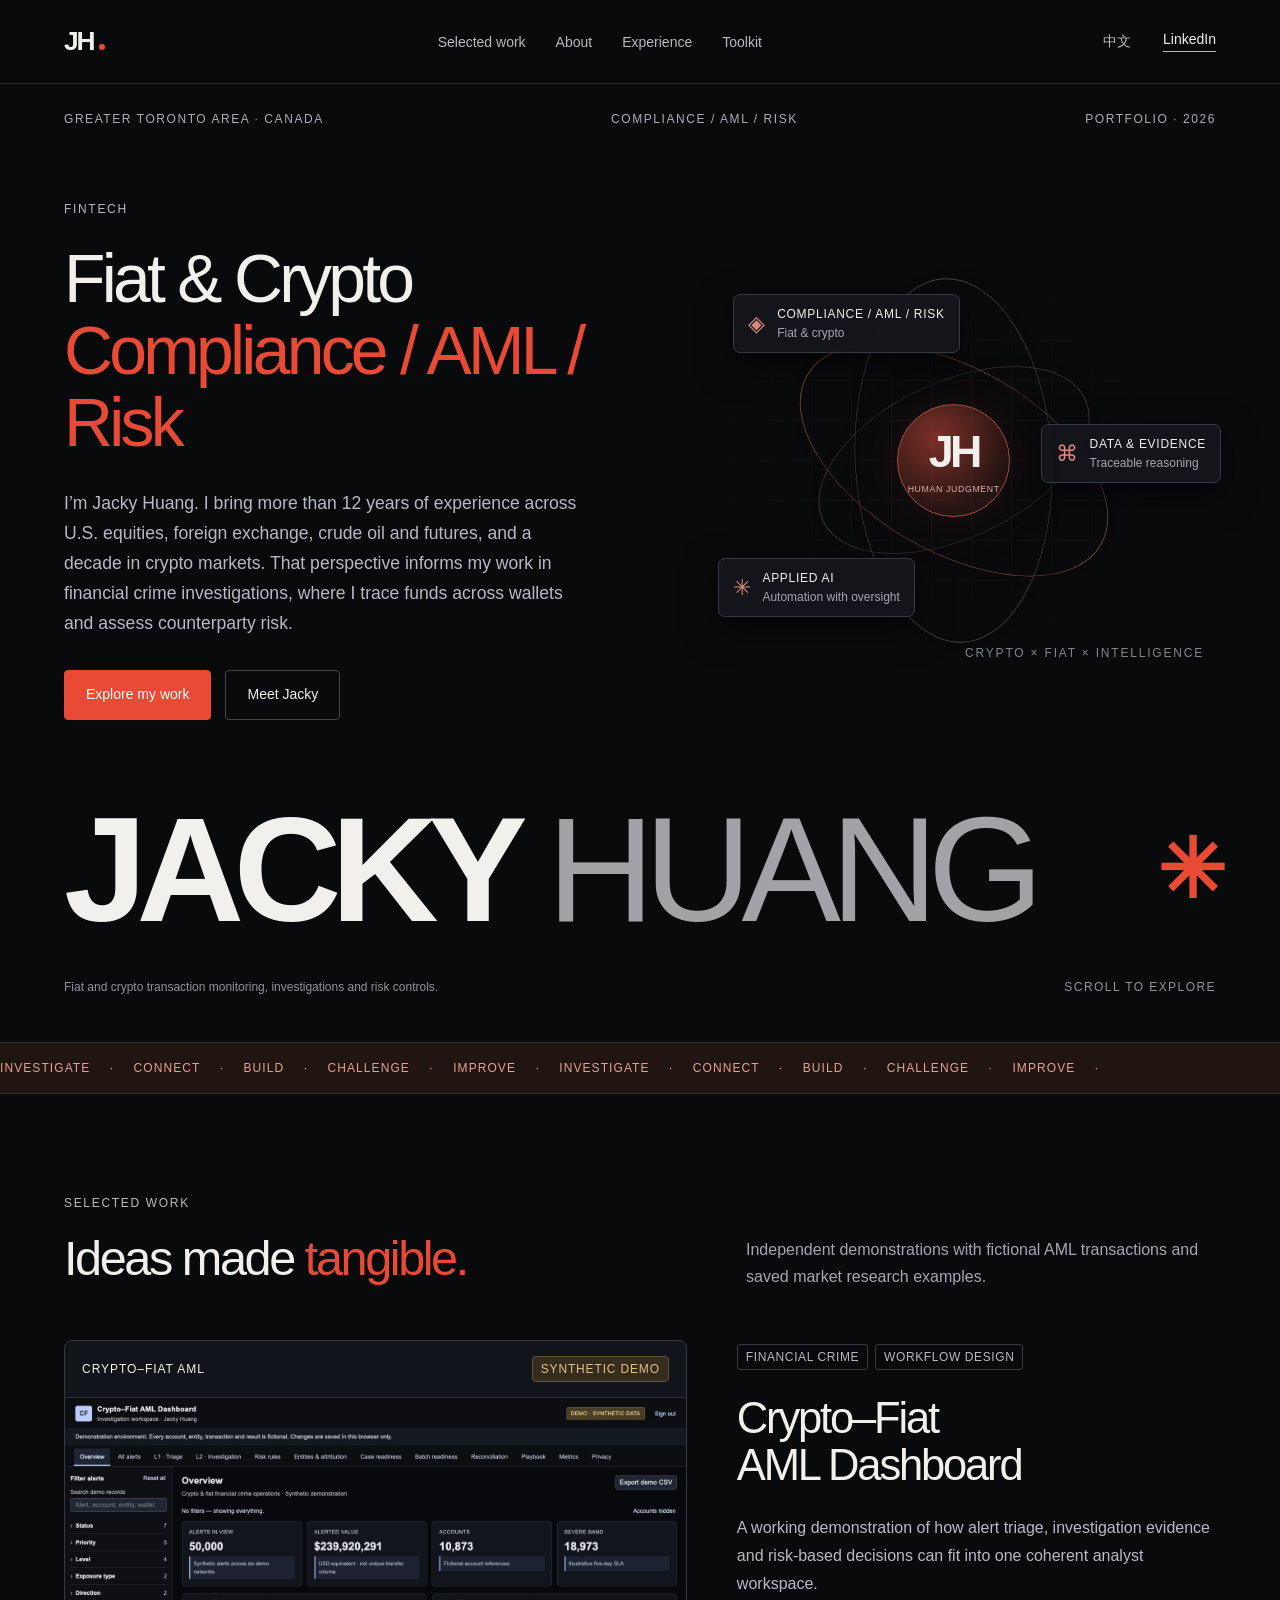
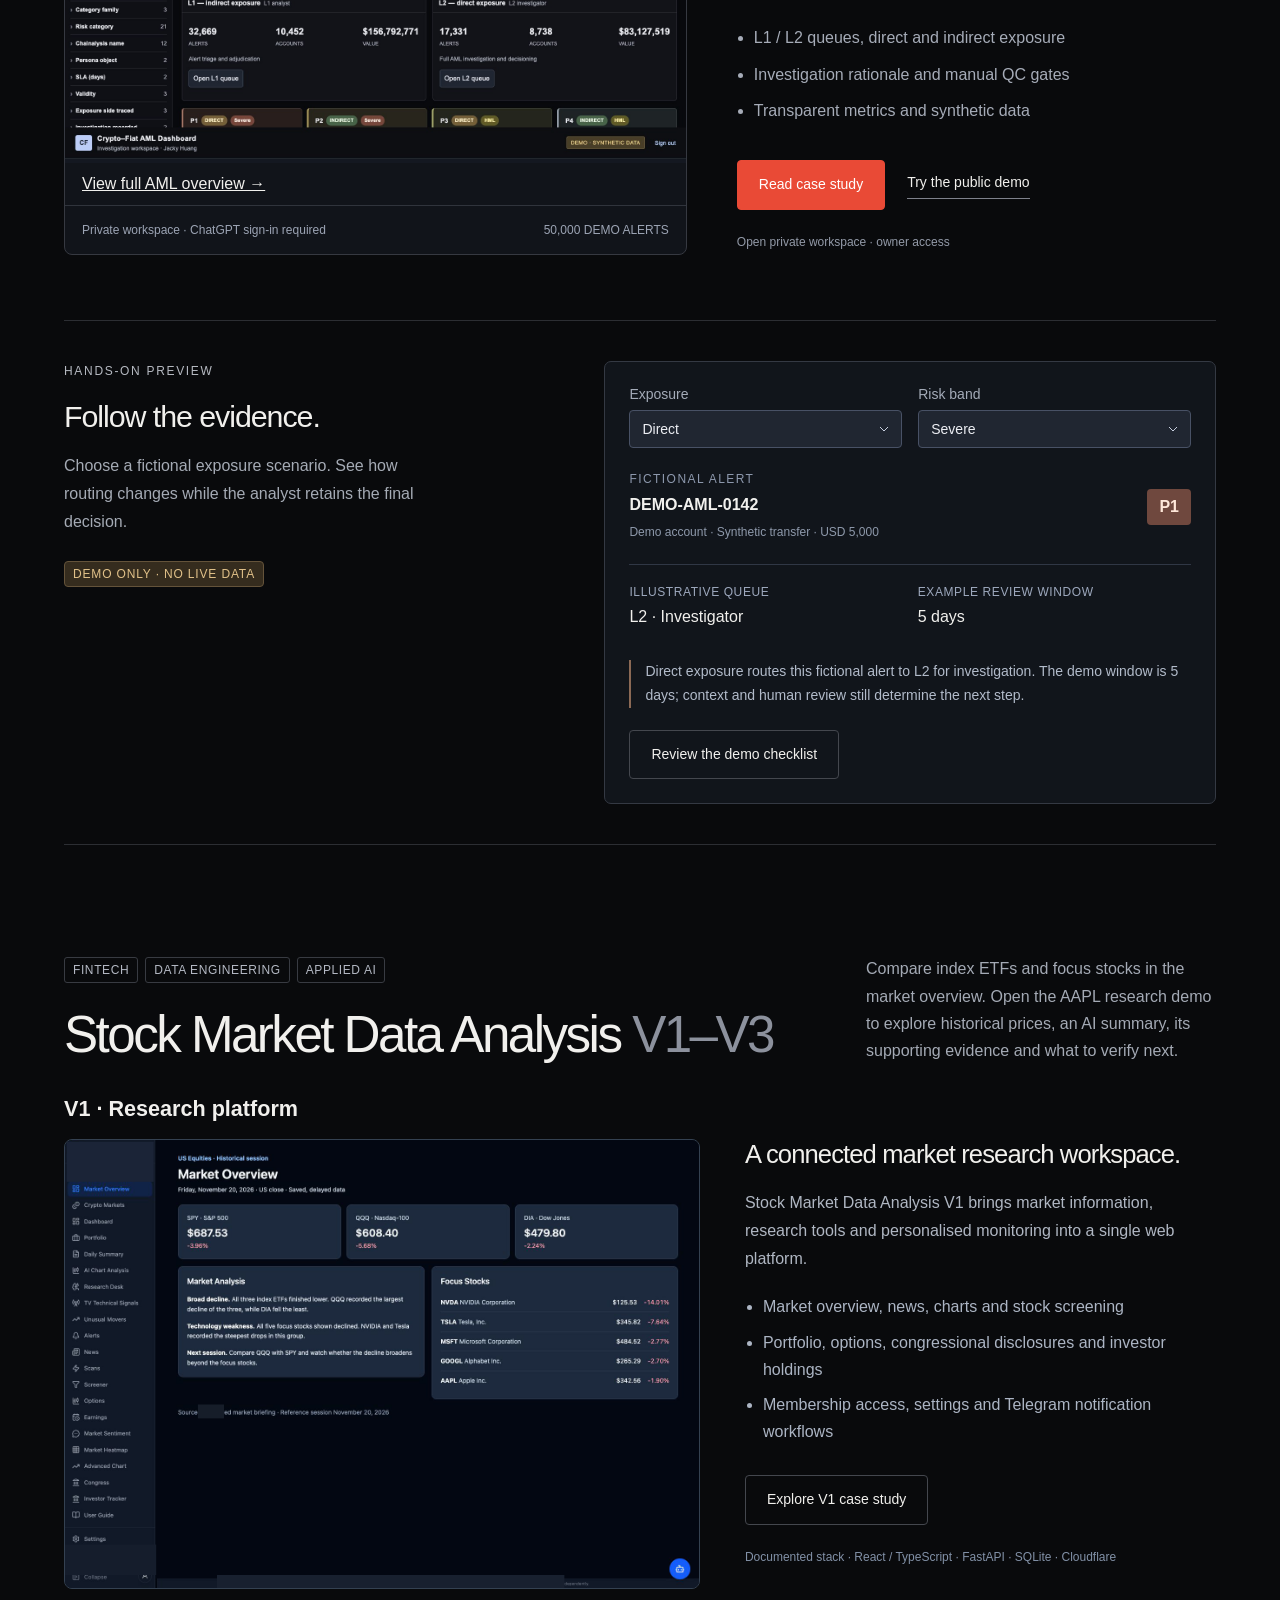
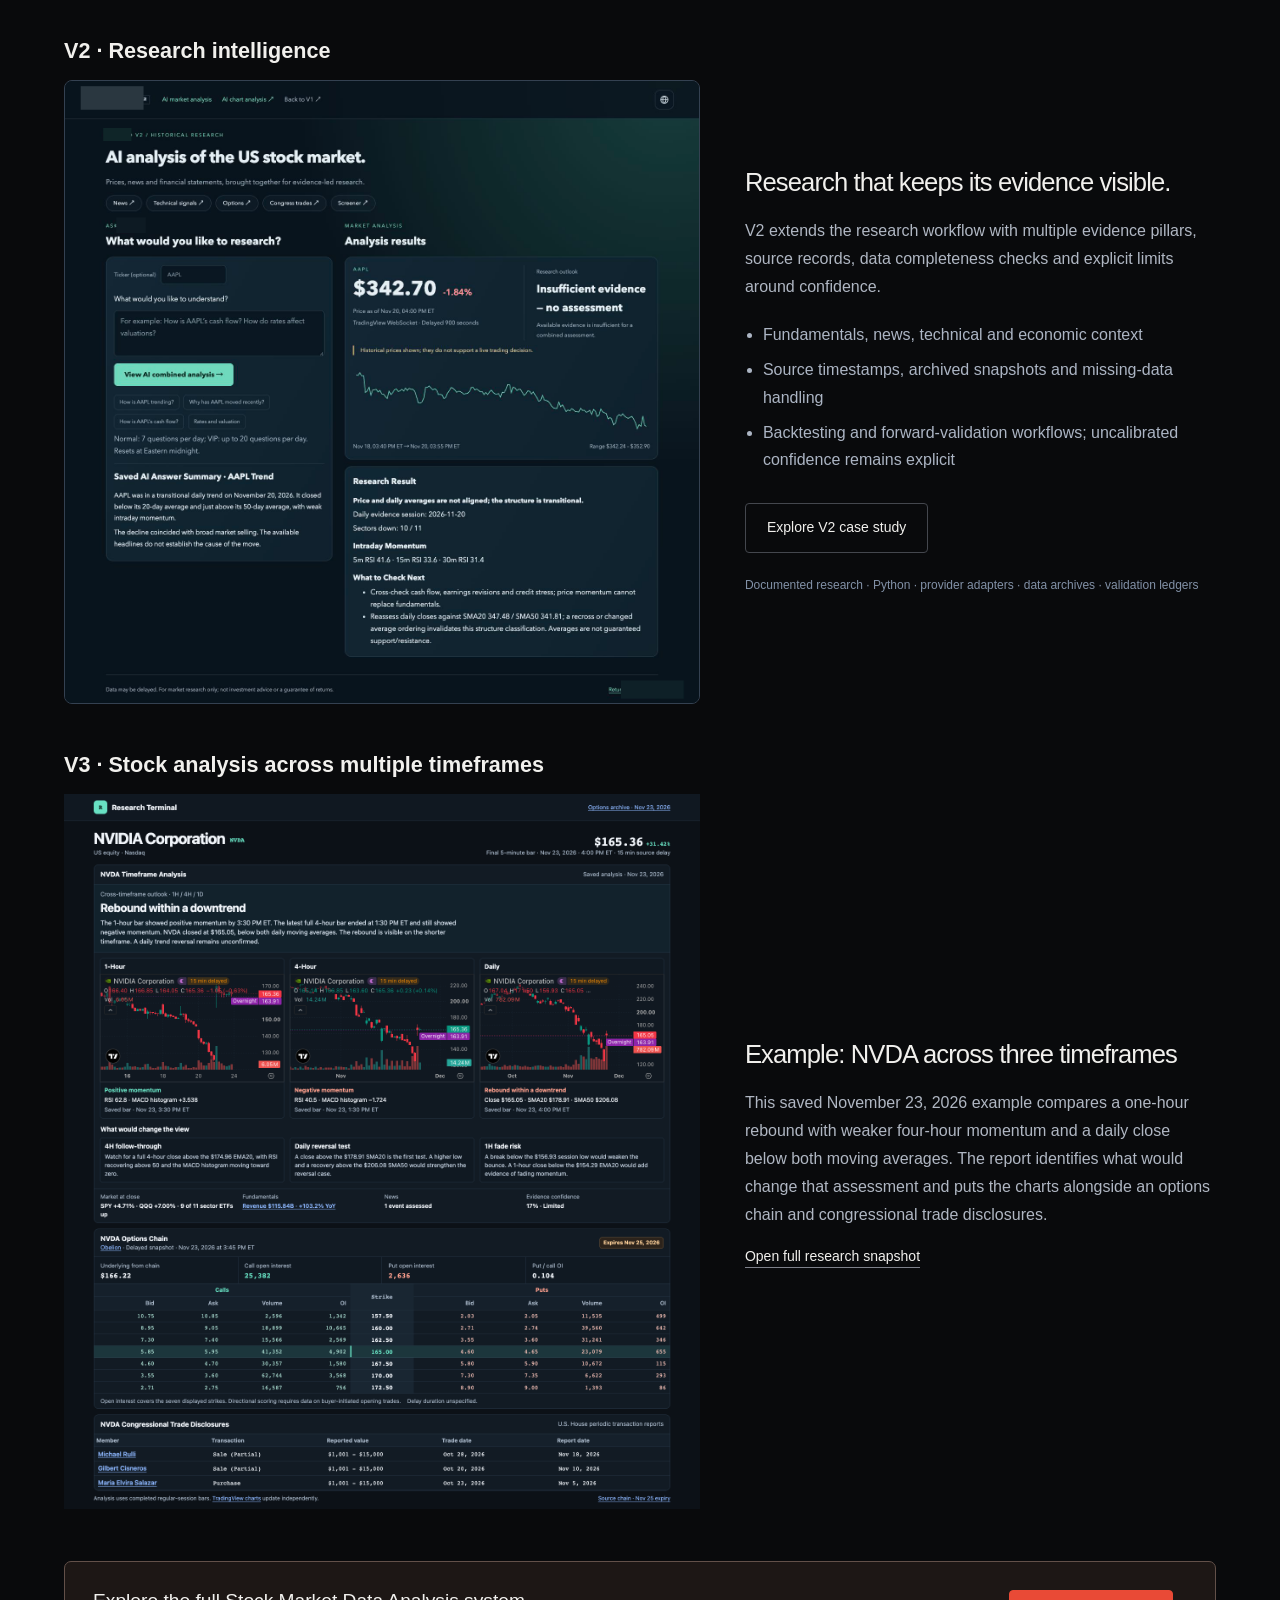
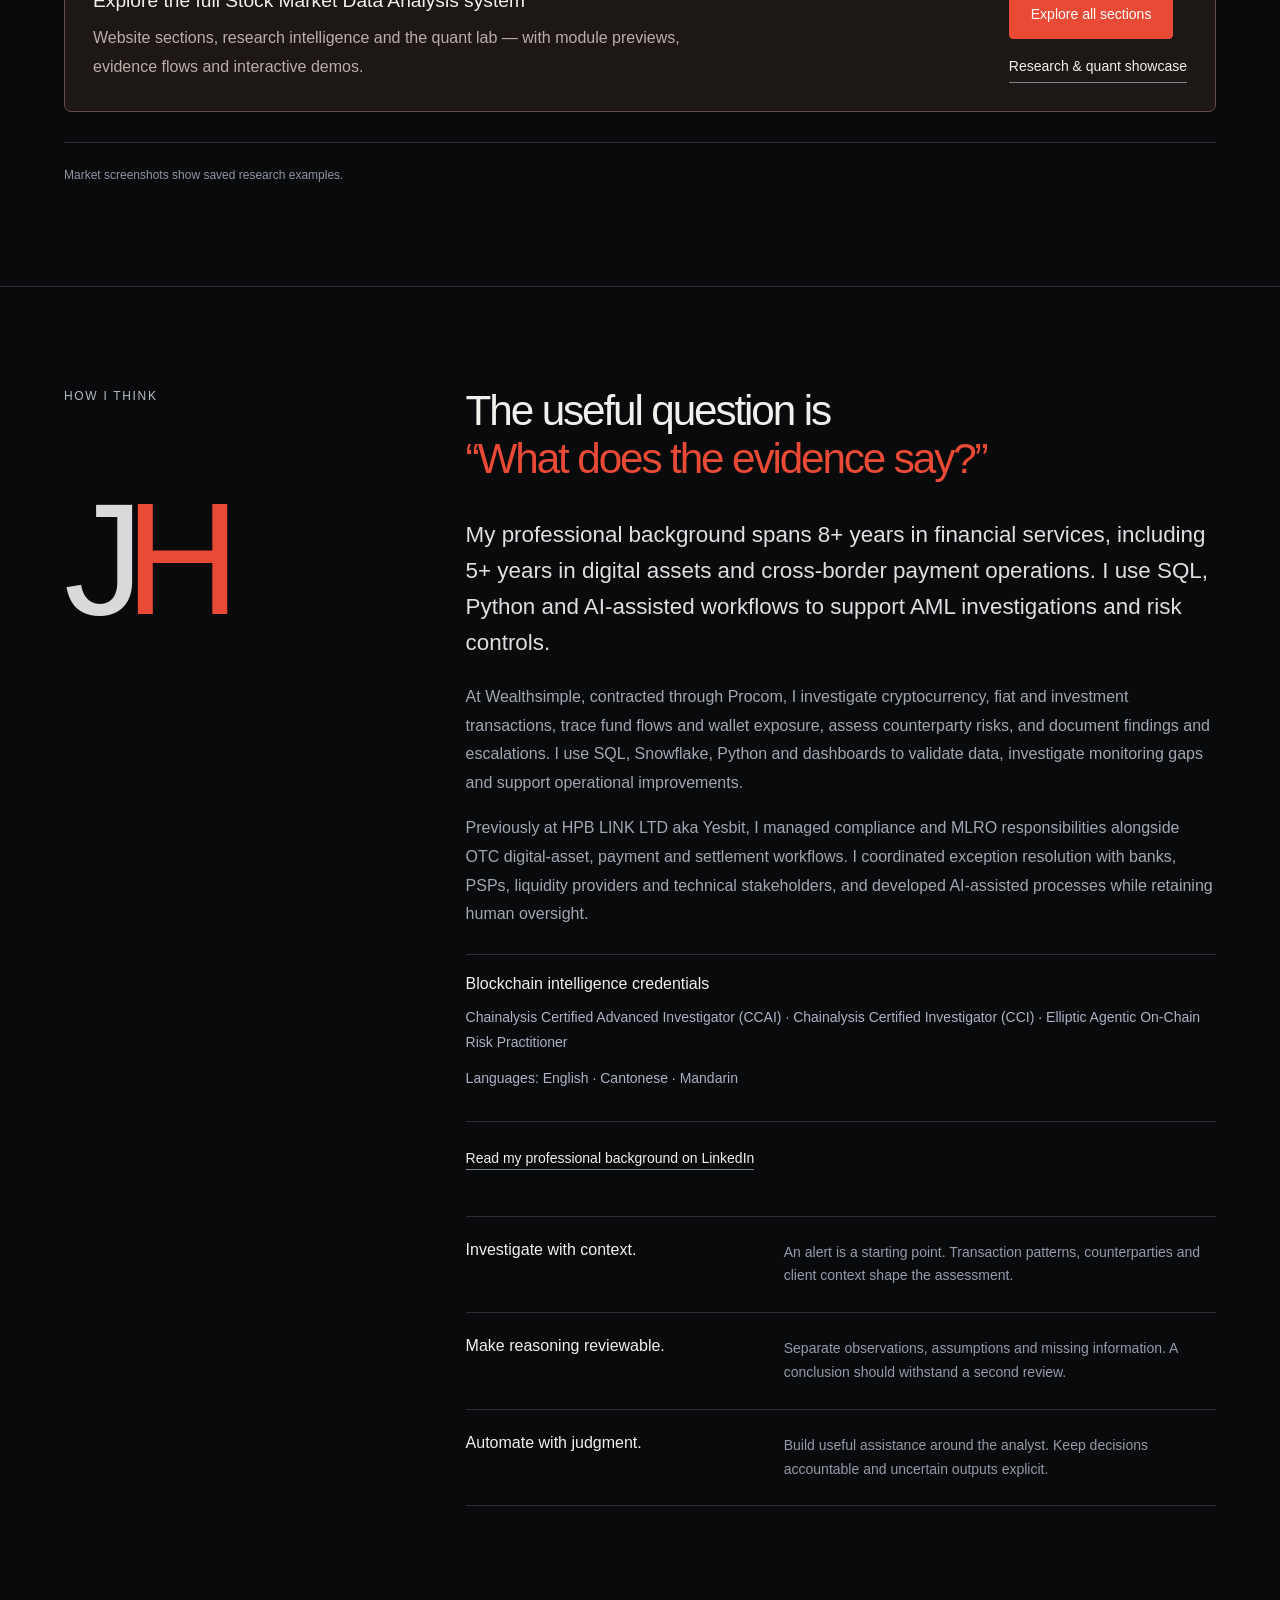
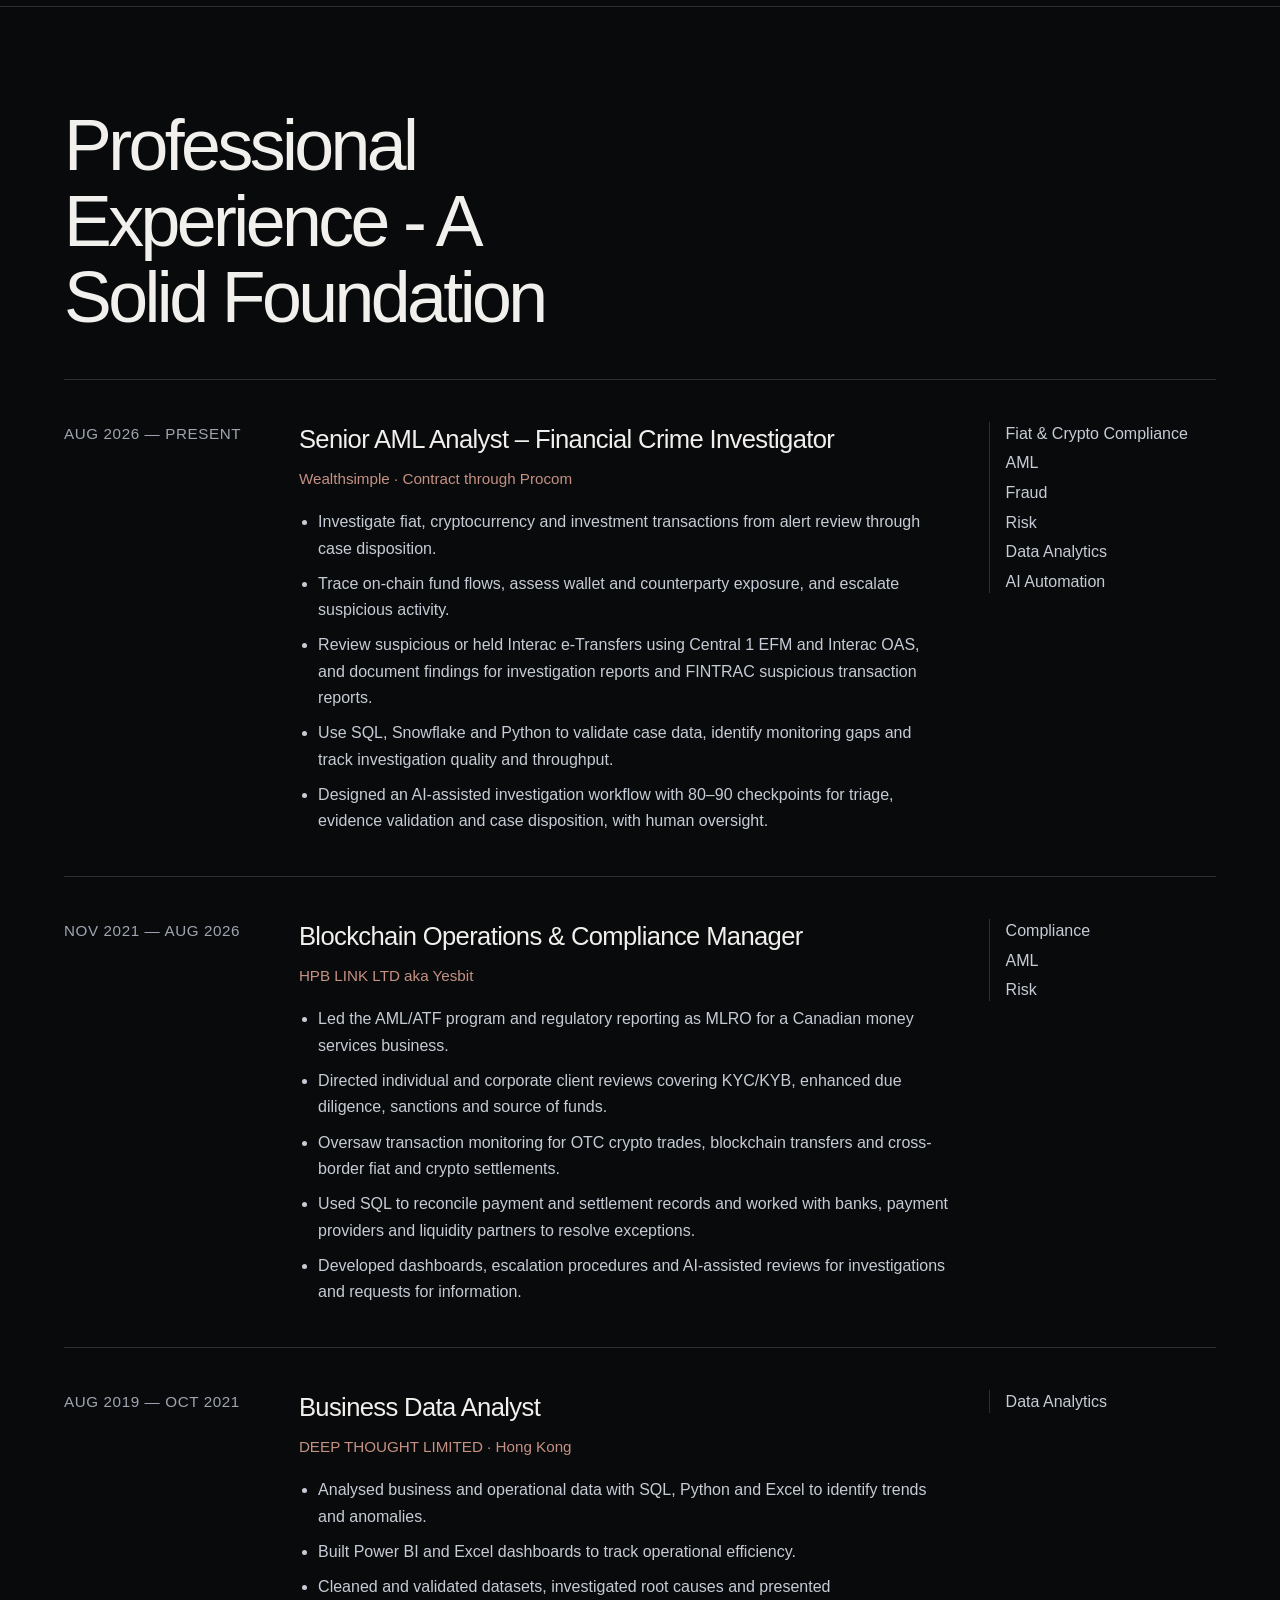
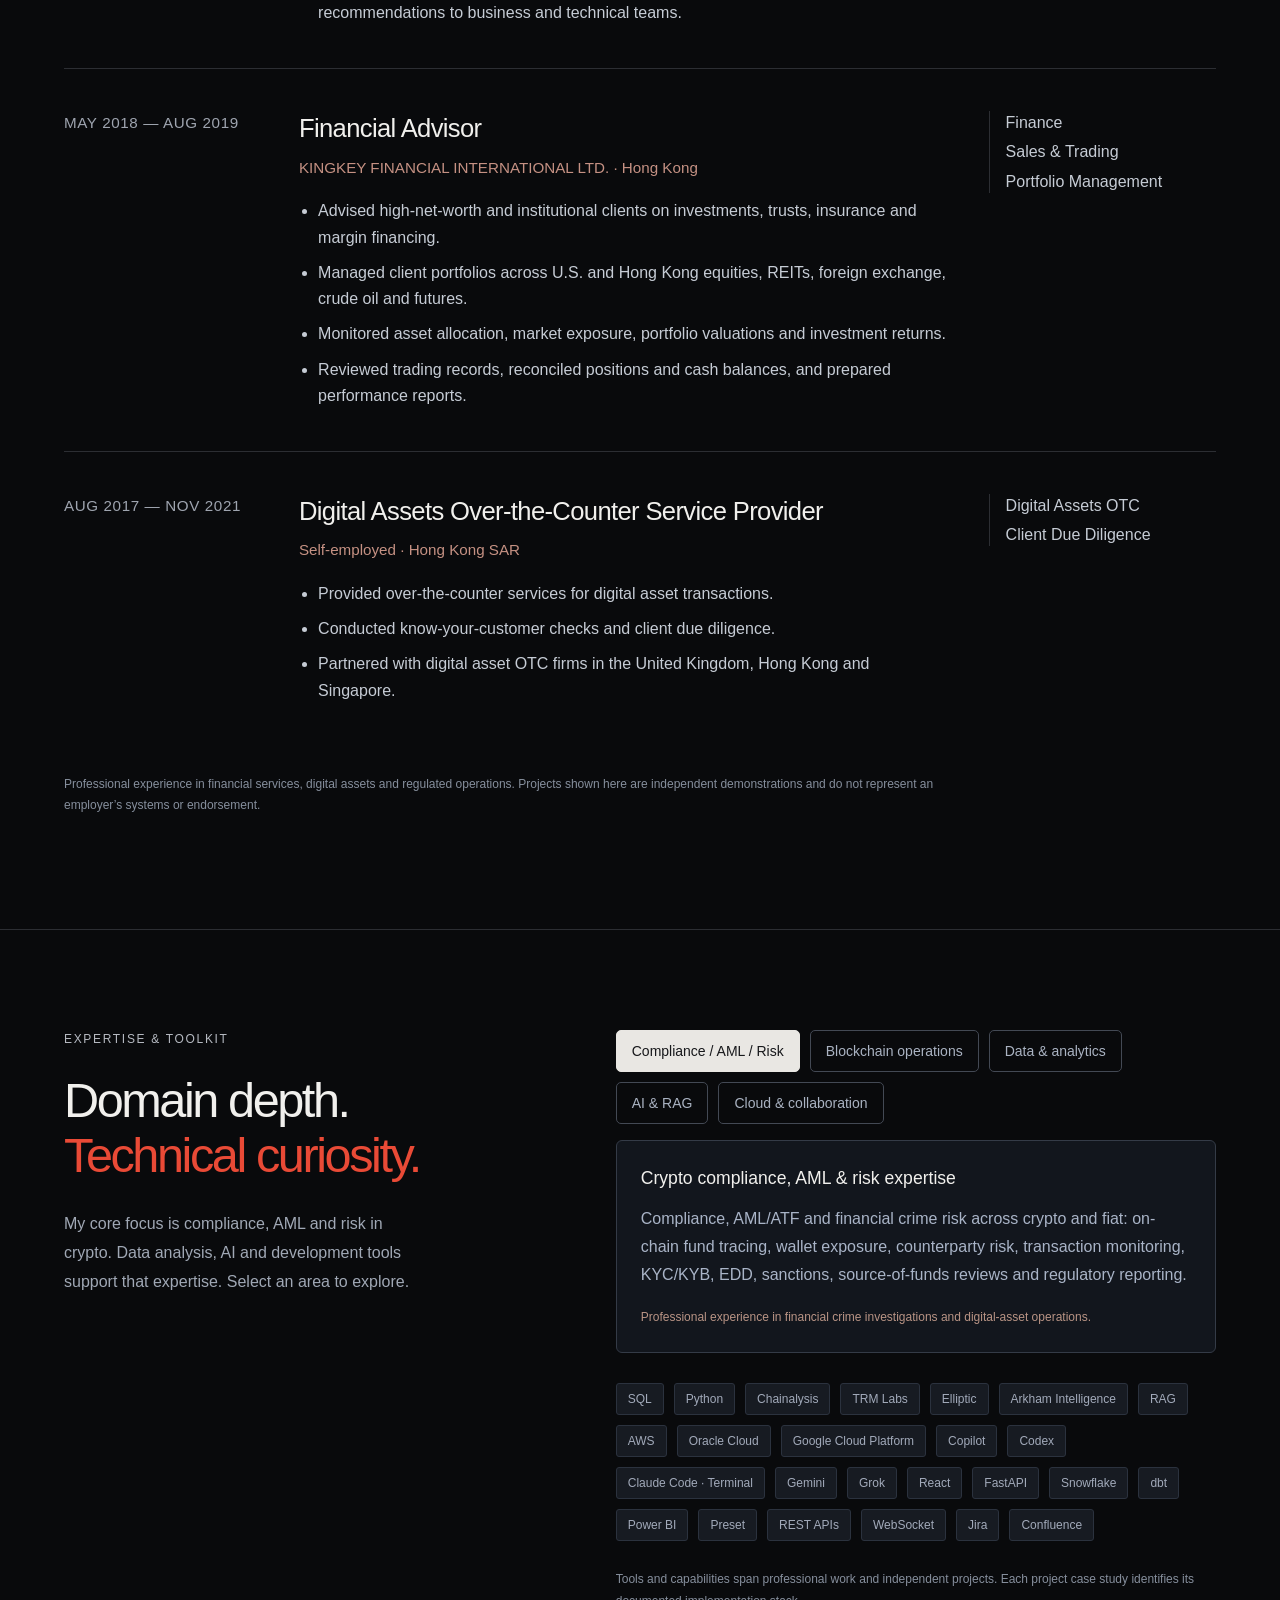
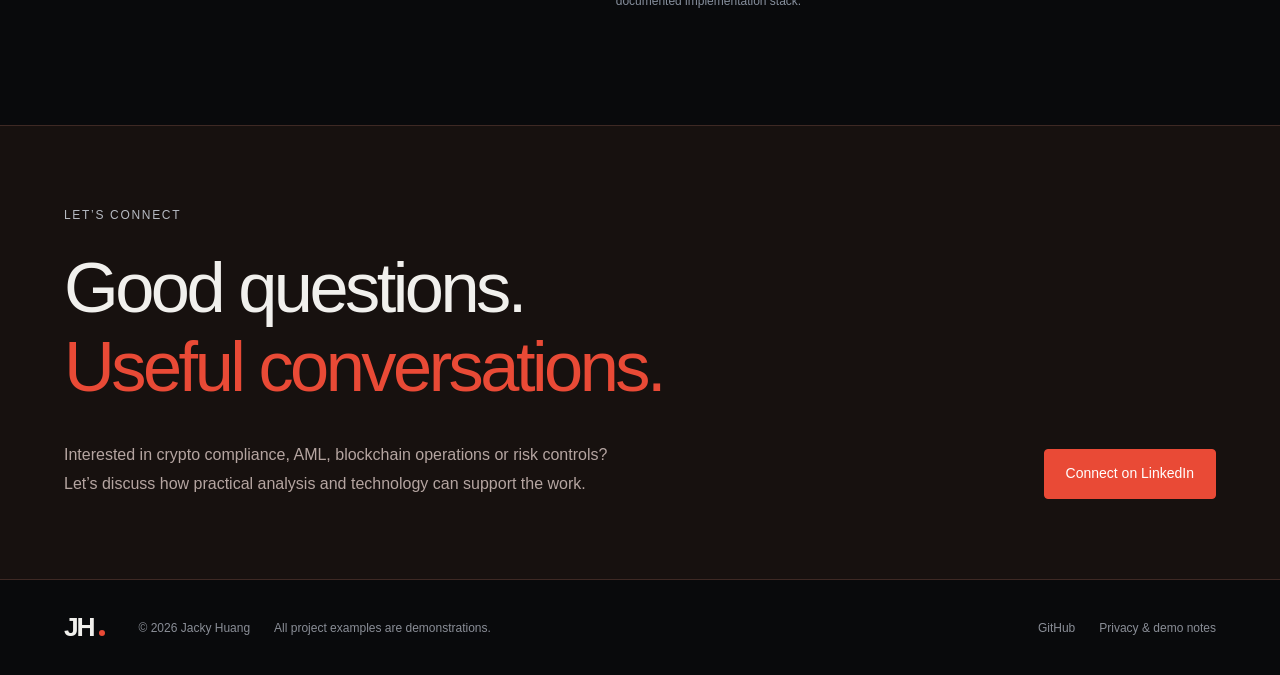
==== commit dea7d3d5: "Expand professional experience into distinct responsibilities and focus areas" ====
--- a/index.html
+++ b/index.html
@@ -7,7 +7,12 @@
 <div id="aml-demo" class="demo-section"><div class="demo-intro"><span class="eyebrow" data-i18n="handsOn">HANDS-ON PREVIEW</span><h3 data-i18n="demoTitle">Follow the evidence.</h3><p data-i18n="demoDescription">Choose a fictional exposure scenario. See how routing changes while the analyst retains the final decision.</p><span class="demo-chip">DEMO ONLY · NO LIVE DATA</span></div><div class="interactive-demo"><div class="demo-controls"><label><span data-i18n="exposureLabel">Exposure</span><select id="demo-exposure"><option value="DIRECT">Direct</option><option value="INDIRECT">Indirect</option></select></label><label><span data-i18n="severityLabel">Risk band</span><select id="demo-band"><option value="Severe">Severe</option><option value="HML">HML</option></select></label></div><div class="demo-record"><div><span class="record-label">FICTIONAL ALERT</span><strong>DEMO-AML-0142</strong><small>Demo account · Synthetic transfer · USD 5,000</small></div><span id="demo-priority" class="priority-badge">P1</span></div><div class="demo-route"><div><small data-i18n="queueLabel">ILLUSTRATIVE QUEUE</small><strong id="demo-queue">L2 · Investigator</strong></div><div><small data-i18n="slaLabel">EXAMPLE REVIEW WINDOW</small><strong id="demo-sla">5 days</strong></div></div><p id="demo-explanation" class="demo-explanation"></p><button class="button secondary" id="demo-review" data-i18n="reviewDemo">Review the demo checklist</button><div id="demo-checklist" hidden><div class="demo-checklist"><label><input type="checkbox"> <span data-i18n="check1">Transaction context reviewed</span></label><label><input type="checkbox"> <span data-i18n="check2">Evidence and rationale recorded</span></label><label><input type="checkbox"> <span data-i18n="check3">Human reviewer assigned</span></label></div><p id="demo-check-status" role="status"></p></div></div></div>
 <article class="market-project"><div class="market-heading"><div><div class="tags"><span>FINTECH</span><span>DATA ENGINEERING</span><span>APPLIED AI</span></div><h3>Stock Market Data Analysis <span>V1–V3</span></h3></div><p data-i18n="marketIntro">Compare index ETFs and focus stocks in the market overview. Open the AAPL research demo to explore historical prices, an AI summary, its supporting evidence and what to verify next.</p></div><section class="market-version" aria-labelledby="v1-heading"><h4 id="v1-heading" data-i18n="v1Heading">V1 · Research platform</h4><div class="market-content"><div id="v1-image" class="terminal"></div><div id="v1-details" class="market-details"></div></div></section><section class="market-version" aria-labelledby="v2-heading"><h4 id="v2-heading" data-i18n="v2Heading">V2 · Research intelligence</h4><div class="market-content"><div id="v2-image" class="terminal"></div><div id="v2-details" class="market-details"></div></div></section><section class="market-version" id="market-v3" aria-labelledby="v3-heading"><h4 id="v3-heading" data-i18n="v3Heading">V3 · Stock analysis across multiple timeframes</h4><div class="market-content"><a href="assets/market-v3.png"><img src="assets/market-v3.png" width="1500" height="1686" style="width:100%;height:auto" loading="lazy" alt="NVDA research demo showing hourly, four-hour and daily charts, an options chain and congressional trade disclosures"></a><div class="market-details"><h4 data-i18n="v3Title">Example: NVDA across three timeframes</h4><p data-i18n="v3Copy">This saved November 23, 2026 example compares a one-hour rebound with weaker four-hour momentum and a daily close below both moving averages. The report identifies what would change that assessment and puts the charts alongside an options chain and congressional trade disclosures.</p><a class="text-link" href="assets/market-v3.png" data-i18n="v3Open">Open full research snapshot</a></div></div></section><div class="market-showcase-callout"><div><h4 data-i18n="marketExploreHeading">Explore the full Stock Market Data Analysis system</h4><p data-i18n="marketExploreCopy">Website sections, research intelligence and the quant lab — with module previews, evidence flows and interactive demos.</p></div><div class="project-links"><a class="button primary" href="market.html" data-i18n="marketExplore">Explore all sections</a><a class="text-link" href="market.html#research" data-i18n="marketQuant">Research & quant showcase</a></div></div><div class="market-footer"><span data-i18n="marketFoot">Market screenshots show saved research examples.</span></div></article></section>
 <section id="about" class="section about"><div class="about-label"><p class="eyebrow" data-i18n="aboutEyebrow">HOW I THINK</p><div class="about-monogram" aria-hidden="true">J<span>H</span></div></div><div class="about-copy"><h2 data-i18n="aboutTitle">The useful question is<br><em>“What does the evidence say?”</em></h2><p class="about-lead" data-i18n="aboutLead">My professional background spans 8+ years in financial services, including 5+ years in digital assets and cross-border payment operations. I use SQL, Python and AI-assisted workflows to support AML investigations and risk controls.</p><p data-i18n="aboutBody">At Wealthsimple, contracted through Procom, I investigate cryptocurrency, fiat and investment transactions, trace fund flows and wallet exposure, assess counterparty risks, and document findings and escalations. I use SQL, Snowflake, Python and dashboards to validate data, investigate monitoring gaps and support operational improvements.</p><p data-i18n="aboutBody2">Previously at HPB LINK LTD aka Yesbit, I managed compliance and MLRO responsibilities alongside OTC digital-asset, payment and settlement workflows. I coordinated exception resolution with banks, PSPs, liquidity providers and technical stakeholders, and developed AI-assisted processes while retaining human oversight.</p><div class="profile-credentials"><h3 data-i18n="credentialsHeading">Blockchain intelligence credentials</h3><p data-i18n="credentialsCopy">Chainalysis Certified Advanced Investigator (CCAI) · Chainalysis Certified Investigator (CCI) · Elliptic Agentic On-Chain Risk Practitioner</p><p data-i18n="profileLanguages">Languages: English · Cantonese · Mandarin</p></div><a class="text-link" href="https://www.linkedin.com/in/jacky-huang-ca/" target="_blank" rel="noopener noreferrer" data-i18n="profileSource">Read my professional background on LinkedIn</a><div class="principles"><div><strong data-i18n="principle1">Investigate with context.</strong><p data-i18n="principle1body">An alert is a starting point. Transaction patterns, counterparties and client context shape the assessment.</p></div><div><strong data-i18n="principle2">Make reasoning reviewable.</strong><p data-i18n="principle2body">Separate observations, assumptions and missing information. A conclusion should withstand a second review.</p></div><div><strong data-i18n="principle3">Automate with judgment.</strong><p data-i18n="principle3body">Build useful assistance around the analyst. Keep decisions accountable and uncertain outputs explicit.</p></div></div></div></section>
-<section id="experience" class="section experience"><div class="section-heading"><p class="eyebrow" data-i18n="experienceEyebrow">PROFESSIONAL EXPERIENCE</p><h2 data-i18n="experienceTitle">A practical <em>foundation.</em></h2></div><div class="experience-list"><article><div class="experience-date">AUG 2026 — PRESENT</div><div><h3>Senior AML Analyst – Financial Crime Investigator</h3><p class="company">Wealthsimple · Contract through Procom</p><p data-i18n="experience1">End-to-end investigations across cryptocurrency, fiat and investment transactions; fund-flow and wallet-exposure analysis; counterparty risk assessment and escalation. Designed AI-agent-assisted investigation workflows around 80–90 checkpoints with human oversight, and used SQL, Snowflake, Python and Jira to validate data, investigate monitoring gaps and improve controls.</p></div><span class="experience-tag">AML / CRYPTO</span></article><article><div class="experience-date">NOV 2021 — AUG 2026</div><div><h3>Blockchain Operations &amp; Compliance Manager</h3><p class="company">HPB LINK LTD aka Yesbit</p><p data-i18n="experience2">Managed compliance, AML/ATF and MLRO responsibilities for a Canadian MSB supporting OTC cryptocurrency trades, blockchain transfers, fiat/crypto payments and cross-border settlement. Directed KYC/KYB, EDD, sanctions and source-of-funds reviews; led regulatory reporting; investigated payment, trading and reconciliation exceptions; and built SQL dashboards, SOPs and AI-assisted review workflows with human oversight.</p></div><span class="experience-tag">CRYPTO / COMPLIANCE / RISK</span></article><article><div class="experience-date">AUG 2019 — OCT 2021</div><div><h3>Business Data Analyst</h3><p class="company">DEEP THOUGHT LIMITED · Hong Kong</p><p data-i18n="experienceData">Analysed business and operational data using SQL, Python and Excel; built Power BI and Excel dashboards; and performed data cleaning, validation and root-cause analysis to support operational decisions.</p></div><span class="experience-tag">DATA / ANALYTICS</span></article><article><div class="experience-date">MAY 2018 — AUG 2019</div><div><h3>Financial Advisor</h3><p class="company">KINGKEY FINANCIAL INTERNATIONAL LTD. · Hong Kong</p><p data-i18n="experienceFinance">Provided wealth-management and portfolio services for high-net-worth and institutional clients across equities, REITs, FX, crude oil and futures, including exposure monitoring, reconciliation and performance reporting.</p></div><span class="experience-tag">FINANCE / PORTFOLIO</span></article></div><p class="source-note" data-i18n="experienceSource">Professional experience in financial services, digital assets and regulated operations. Projects shown here are independent demonstrations and do not represent an employer’s systems or endorsement.</p></section>
+<section id="experience" class="section experience"><div class="section-heading"><h2 data-i18n="experienceTitle">Professional Experience - A Solid Foundation</h2></div><div class="experience-list"><article><div class="experience-date">AUG 2026 — PRESENT</div><div><h3>Senior AML Analyst – Financial Crime Investigator</h3><p class="company">Wealthsimple · Contract through Procom</p><ul class="role-points"><li data-i18n="role0Point0">Investigate fiat, cryptocurrency and investment transactions from alert review through case disposition.</li><li data-i18n="role0Point1">Trace on-chain fund flows, assess wallet and counterparty exposure, and escalate suspicious activity.</li><li data-i18n="role0Point2">Review suspicious or held Interac e-Transfers using Central 1 EFM and Interac OAS, and document findings for investigation reports and FINTRAC suspicious transaction reports.</li><li data-i18n="role0Point3">Use SQL, Snowflake and Python to validate case data, identify monitoring gaps and track investigation quality and throughput.</li><li data-i18n="role0Point4">Designed an AI-assisted investigation workflow with 80–90 checkpoints for triage, evidence validation and case disposition, with human oversight.</li></ul></div><ul class="role-focus" aria-label="Areas of expertise"><li>Fiat &amp; Crypto Compliance</li><li>AML</li><li>Fraud</li><li>Risk</li><li>Data Analytics</li><li>AI Automation</li></ul></article>
+<article><div class="experience-date">NOV 2021 — AUG 2026</div><div><h3>Blockchain Operations &amp; Compliance Manager</h3><p class="company">HPB LINK LTD aka Yesbit</p><ul class="role-points"><li data-i18n="role1Point0">Led the AML/ATF program and regulatory reporting as MLRO for a Canadian money services business.</li><li data-i18n="role1Point1">Directed individual and corporate client reviews covering KYC/KYB, enhanced due diligence, sanctions and source of funds.</li><li data-i18n="role1Point2">Oversaw transaction monitoring for OTC crypto trades, blockchain transfers and cross-border fiat and crypto settlements.</li><li data-i18n="role1Point3">Used SQL to reconcile payment and settlement records and worked with banks, payment providers and liquidity partners to resolve exceptions.</li><li data-i18n="role1Point4">Developed dashboards, escalation procedures and AI-assisted reviews for investigations and requests for information.</li></ul></div><ul class="role-focus" aria-label="Areas of expertise"><li>Compliance</li><li>AML</li><li>Risk</li></ul></article>
+<article><div class="experience-date">AUG 2019 — OCT 2021</div><div><h3>Business Data Analyst</h3><p class="company">DEEP THOUGHT LIMITED · Hong Kong</p><ul class="role-points"><li data-i18n="role2Point0">Analysed business and operational data with SQL, Python and Excel to identify trends and anomalies.</li><li data-i18n="role2Point1">Built Power BI and Excel dashboards to track operational efficiency.</li><li data-i18n="role2Point2">Cleaned and validated datasets, investigated root causes and presented recommendations to business and technical teams.</li></ul></div><ul class="role-focus" aria-label="Areas of expertise"><li>Data Analytics</li></ul></article>
+<article><div class="experience-date">MAY 2018 — AUG 2019</div><div><h3>Financial Advisor</h3><p class="company">KINGKEY FINANCIAL INTERNATIONAL LTD. · Hong Kong</p><ul class="role-points"><li data-i18n="role3Point0">Advised high-net-worth and institutional clients on investments, trusts, insurance and margin financing.</li><li data-i18n="role3Point1">Managed client portfolios across U.S. and Hong Kong equities, REITs, foreign exchange, crude oil and futures.</li><li data-i18n="role3Point2">Monitored asset allocation, market exposure, portfolio valuations and investment returns.</li><li data-i18n="role3Point3">Reviewed trading records, reconciled positions and cash balances, and prepared performance reports.</li></ul></div><ul class="role-focus" aria-label="Areas of expertise"><li>Finance</li><li>Sales &amp; Trading</li><li>Portfolio Management</li></ul></article>
+<article><div class="experience-date">AUG 2017 — NOV 2021</div><div><h3>Digital Assets Over-the-Counter Service Provider</h3><p class="company">Self-employed · Hong Kong SAR</p><ul class="role-points"><li data-i18n="role4Point0">Provided over-the-counter services for digital asset transactions.</li><li data-i18n="role4Point1">Conducted know-your-customer checks and client due diligence.</li><li data-i18n="role4Point2">Partnered with digital asset OTC firms in the United Kingdom, Hong Kong and Singapore.</li></ul></div><ul class="role-focus" aria-label="Areas of expertise"><li>Digital Assets OTC</li><li>Client Due Diligence</li></ul></article>
+</div><p class="source-note" data-i18n="experienceSource">Professional experience in financial services, digital assets and regulated operations. Projects shown here are independent demonstrations and do not represent an employer’s systems or endorsement.</p></section>
 <section id="toolkit" class="section toolkit"><div class="toolkit-intro"><p class="eyebrow" data-i18n="toolkitEyebrow">EXPERTISE & TOOLKIT</p><h2 data-i18n="toolkitTitle">Domain depth.<br><em>Technical curiosity.</em></h2><p data-i18n="toolkitIntro">My core focus is compliance, AML and risk in crypto. Data analysis, AI and development tools support that expertise. Select an area to explore.</p></div><div class="toolkit-body"><div id="skill-buttons" class="skill-buttons" aria-label="Capabilities"></div><div id="skill-detail" class="skill-detail" aria-live="polite"></div><div class="tool-cloud" aria-label="Tools and technologies"><span>SQL</span><span>Python</span><span>Chainalysis</span><span>TRM Labs</span><span>Elliptic</span><span>Arkham Intelligence</span><span>RAG</span><span>AWS</span><span>Oracle Cloud</span><span>Google Cloud Platform</span><span>Copilot</span><span>Codex</span><span>Claude Code · Terminal</span><span>Gemini</span><span>Grok</span><span>React</span><span>FastAPI</span><span>Snowflake</span><span>dbt</span><span>Power BI</span><span>Preset</span><span>REST APIs</span><span>WebSocket</span><span>Jira</span><span>Confluence</span></div><p class="source-note" data-i18n="toolsSource">Tools and capabilities span professional work and independent projects. Each project case study identifies its documented implementation stack.</p></div></section>
 <section class="section contact" id="contact"><p class="eyebrow" data-i18n="contactEyebrow">LET’S CONNECT</p><h2 data-i18n="contactTitle">Good questions.<br><em>Useful conversations.</em></h2><div class="contact-bottom"><p data-i18n="contactBody">Interested in crypto compliance, AML, blockchain operations or risk controls? Let’s discuss how practical analysis and technology can support the work.</p><a class="button primary" href="https://www.linkedin.com/in/jacky-huang-ca/" target="_blank" rel="noopener noreferrer" data-i18n="connect">Connect on LinkedIn</a></div></section></main>
 <footer class="footer"><a class="identity" href="#home">JH<span class="identity-dot"></span></a><span>© 2026 Jacky Huang</span><span data-i18n="footerDemo">All project examples are demonstrations.</span><a href="https://github.com/jacbus1" target="_blank" rel="noopener noreferrer">GitHub</a><button class="footer-button" data-case="privacy" data-i18n="privacy">Privacy & demo notes</button></footer>
--- a/styles.css
+++ b/styles.css
@@ -11,3 +11,13 @@
 .overview-link {display:block;padding:12px 17px;text-decoration:underline}
 .overview-page {max-width:1600px;margin:auto;padding:clamp(18px,4vw,60px)}
 .overview-page img {display:block;width:100%;height:auto;margin-top:24px}
+
+#experience .section-heading h2 {font-size:clamp(2.65rem,5.6vw,5.8rem);line-height:1.06;max-width:20ch}
+.experience-list article {grid-template-columns:minmax(9rem,.6fr) minmax(0,2fr) minmax(11rem,.7fr);padding:2.6rem 0}
+.experience-list h3 {font-size:clamp(1.4rem,2vw,2rem)}
+.experience-list .company,.experience-date {font-size:.95rem}
+.role-points {padding-left:1.2rem;margin:0;color:#c6ccd5;font-size:1rem;line-height:1.65}
+.role-points li+li {margin-top:.55rem}
+.role-focus {align-self:start;list-style:none;margin:0;padding:0 0 0 1rem;border-left:1px solid var(--line);color:#c6ccd5;font-size:1rem;line-height:1.45}
+.role-focus li+li {margin-top:.4rem}
+@media(max-width:800px){.experience-list article{grid-template-columns:1fr;gap:.8rem}.role-focus{margin-top:.5rem}}
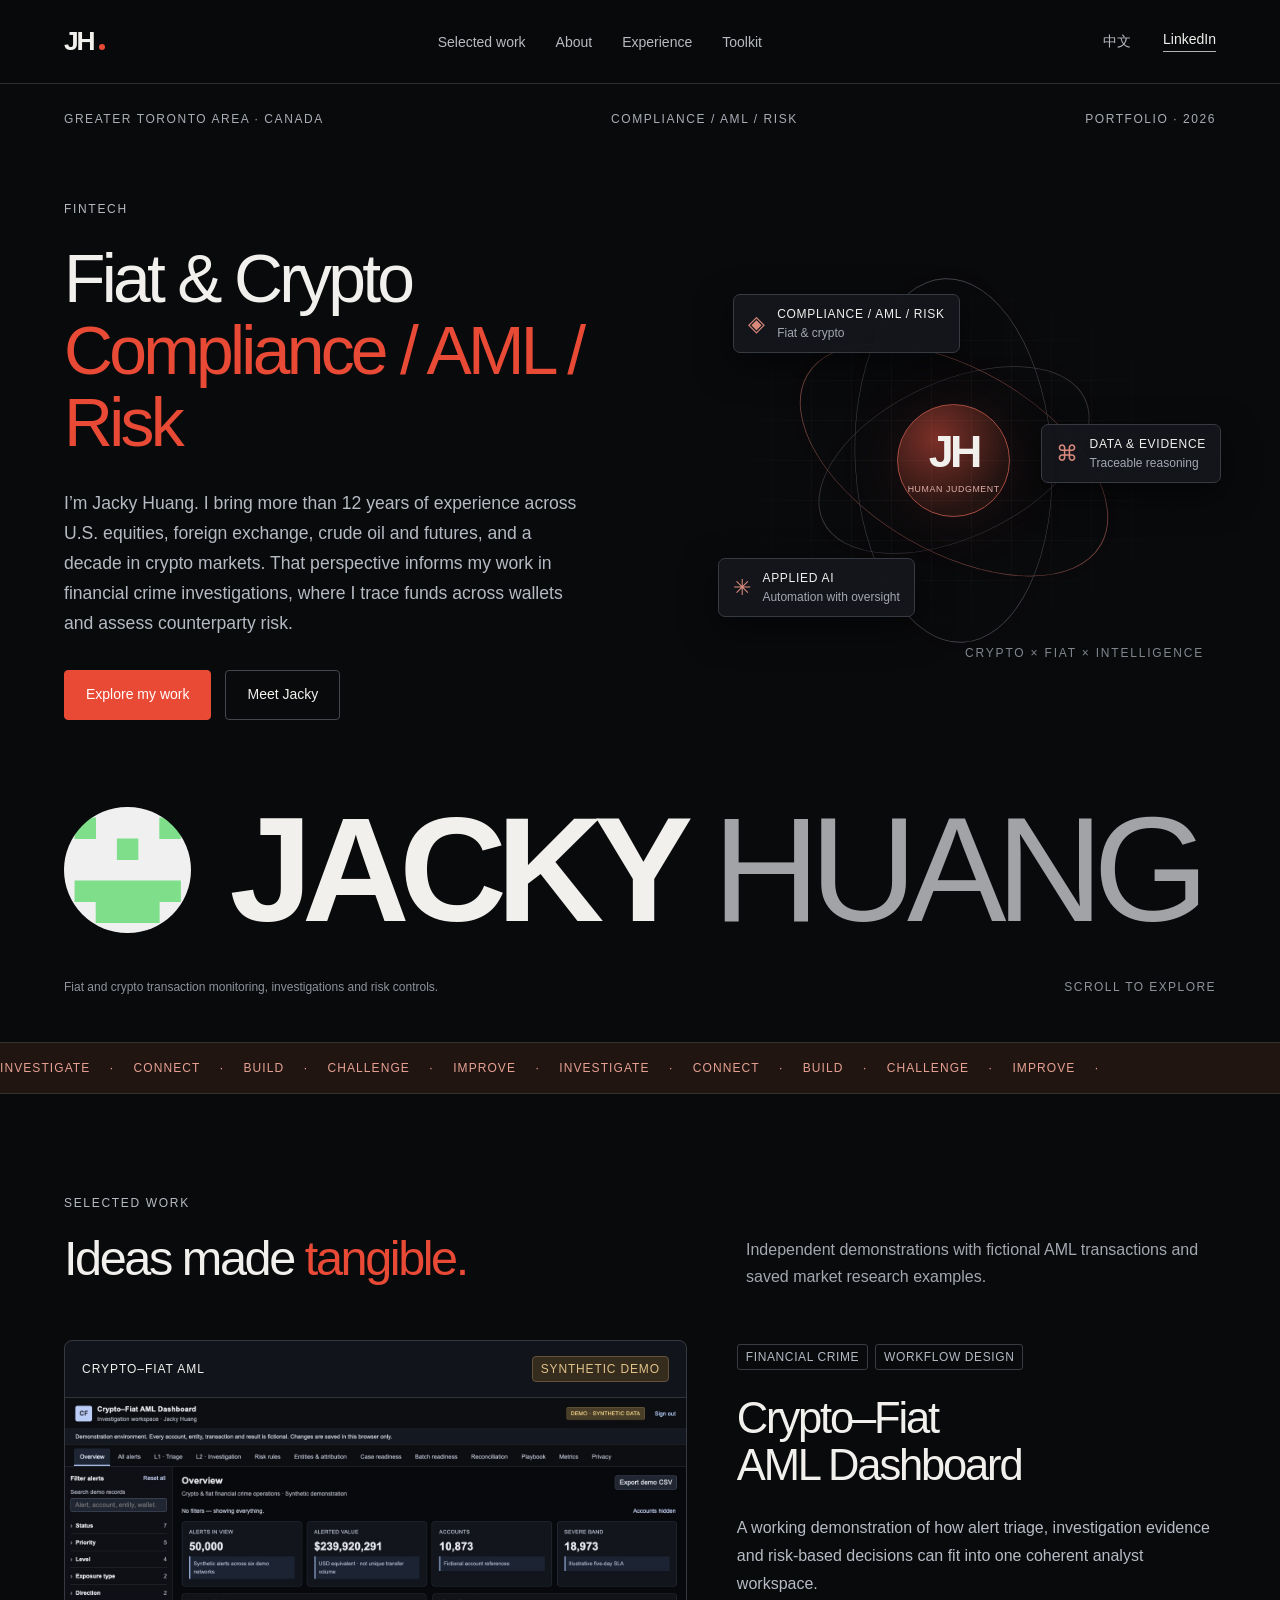
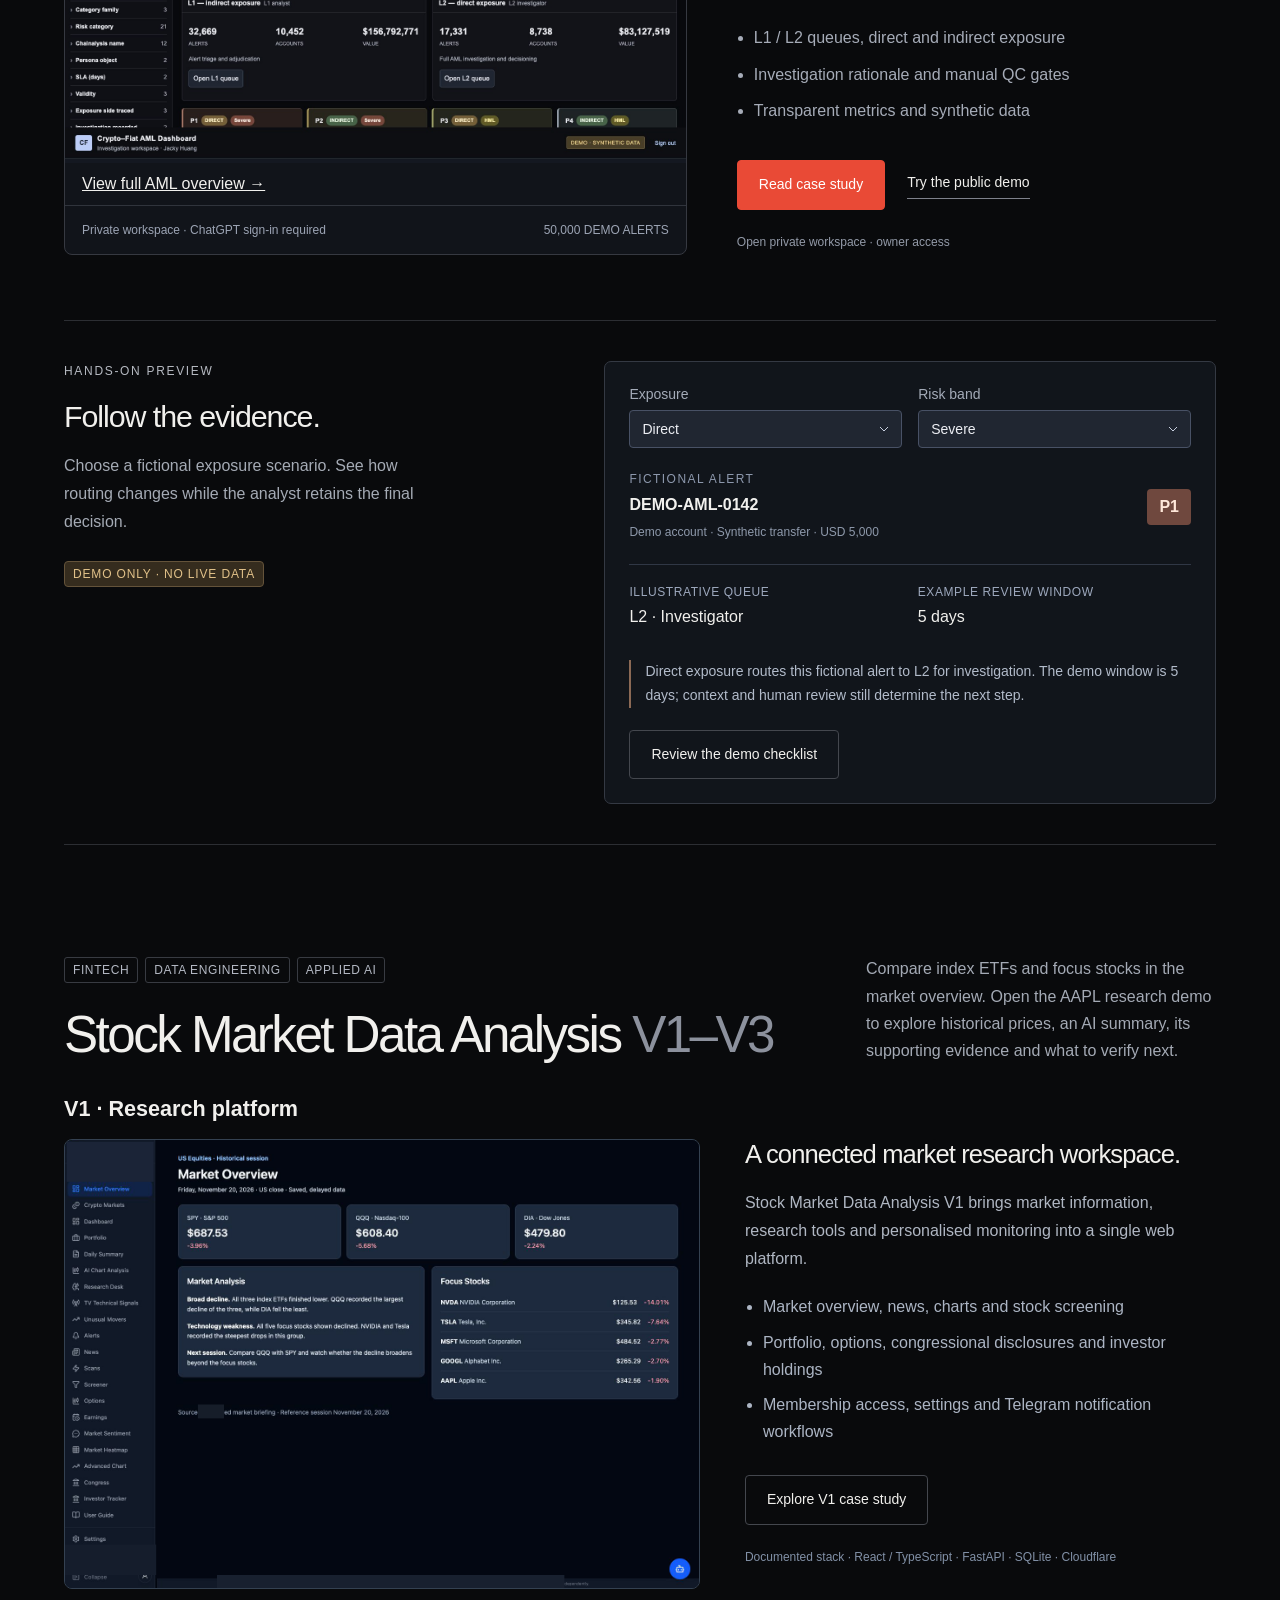
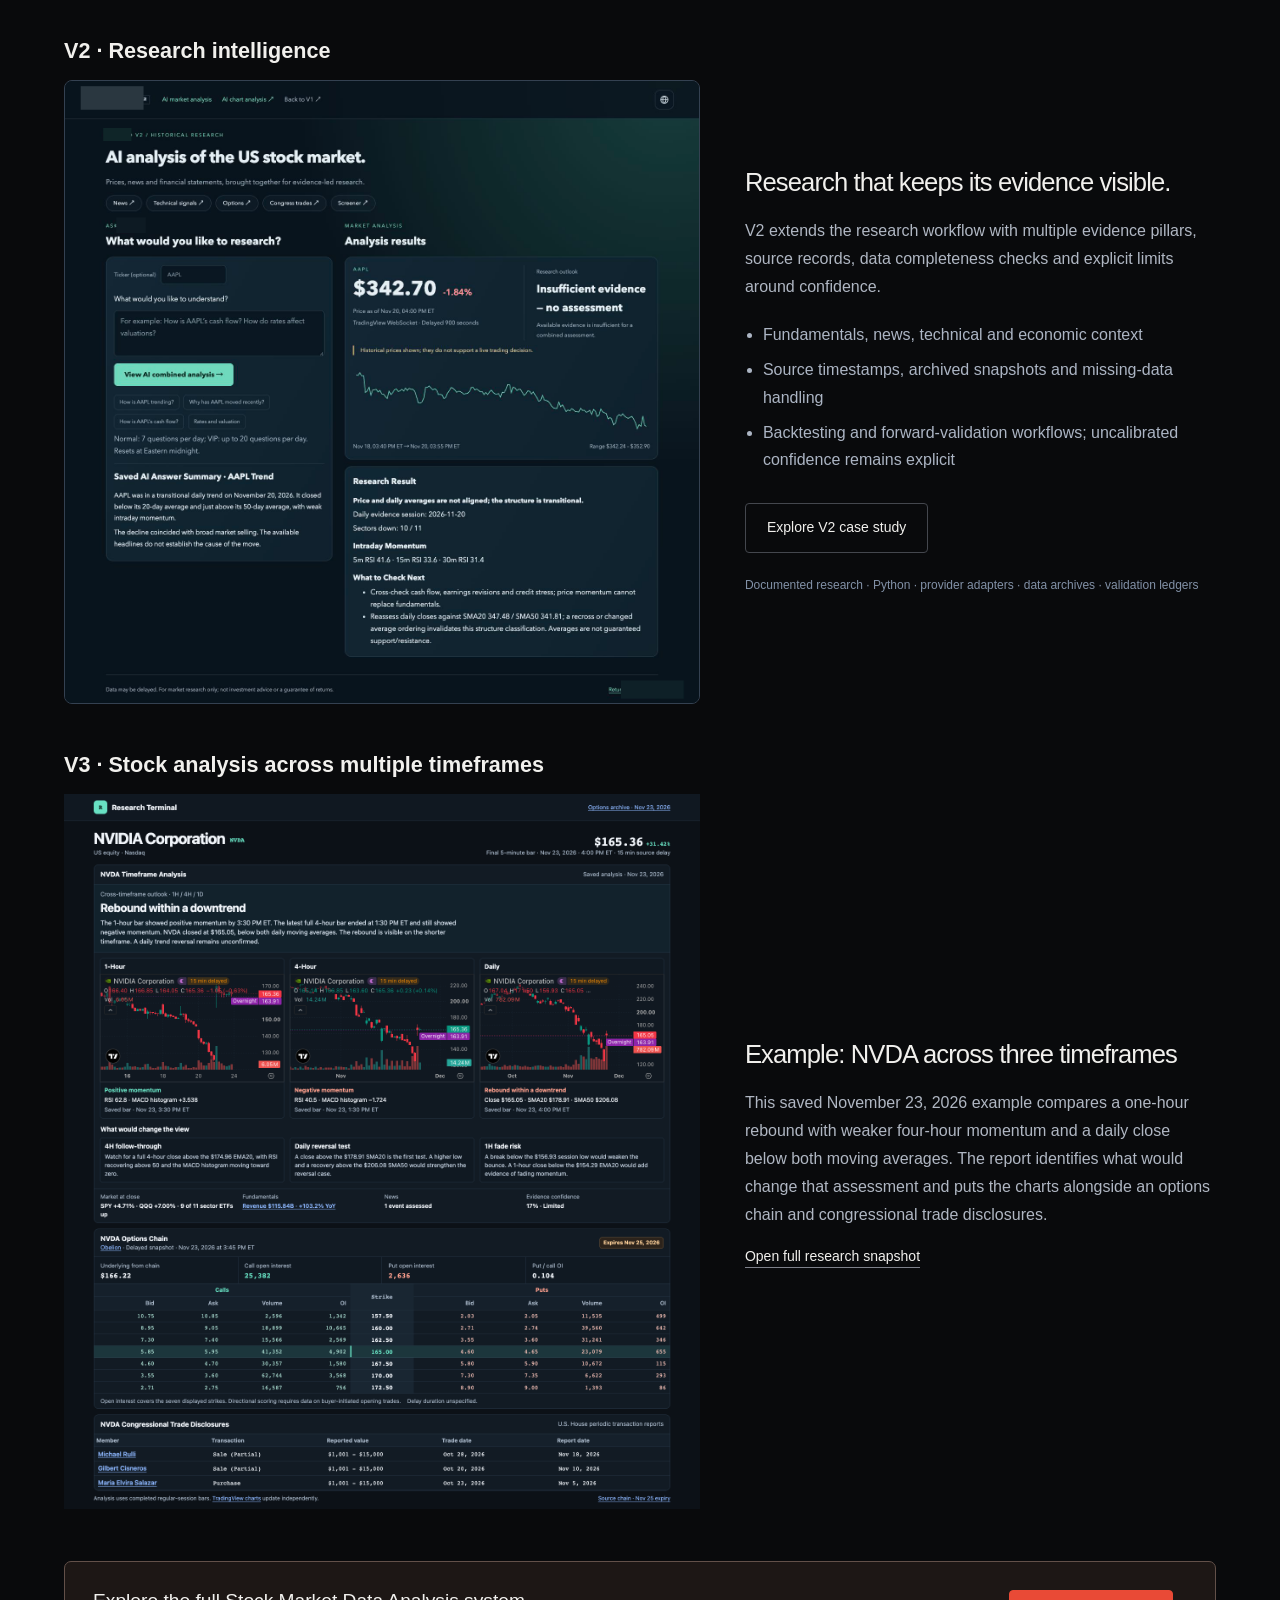
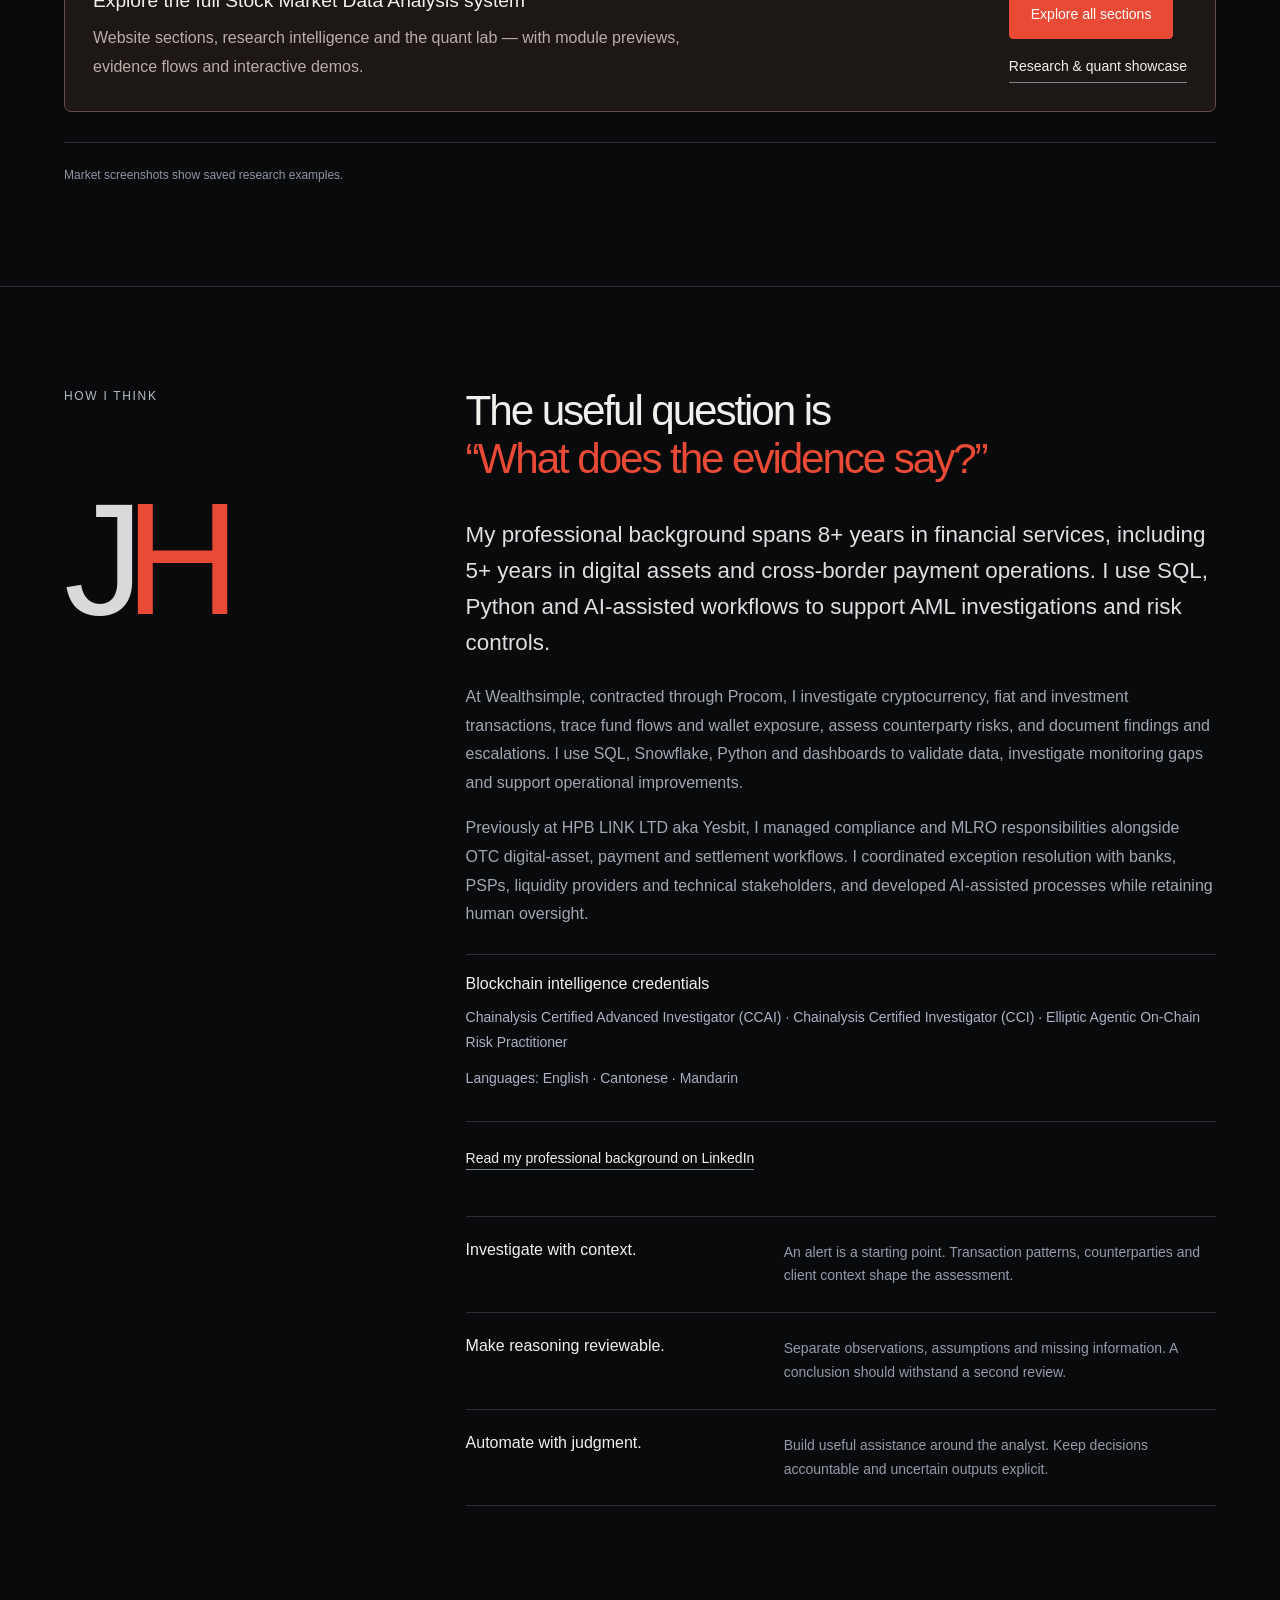
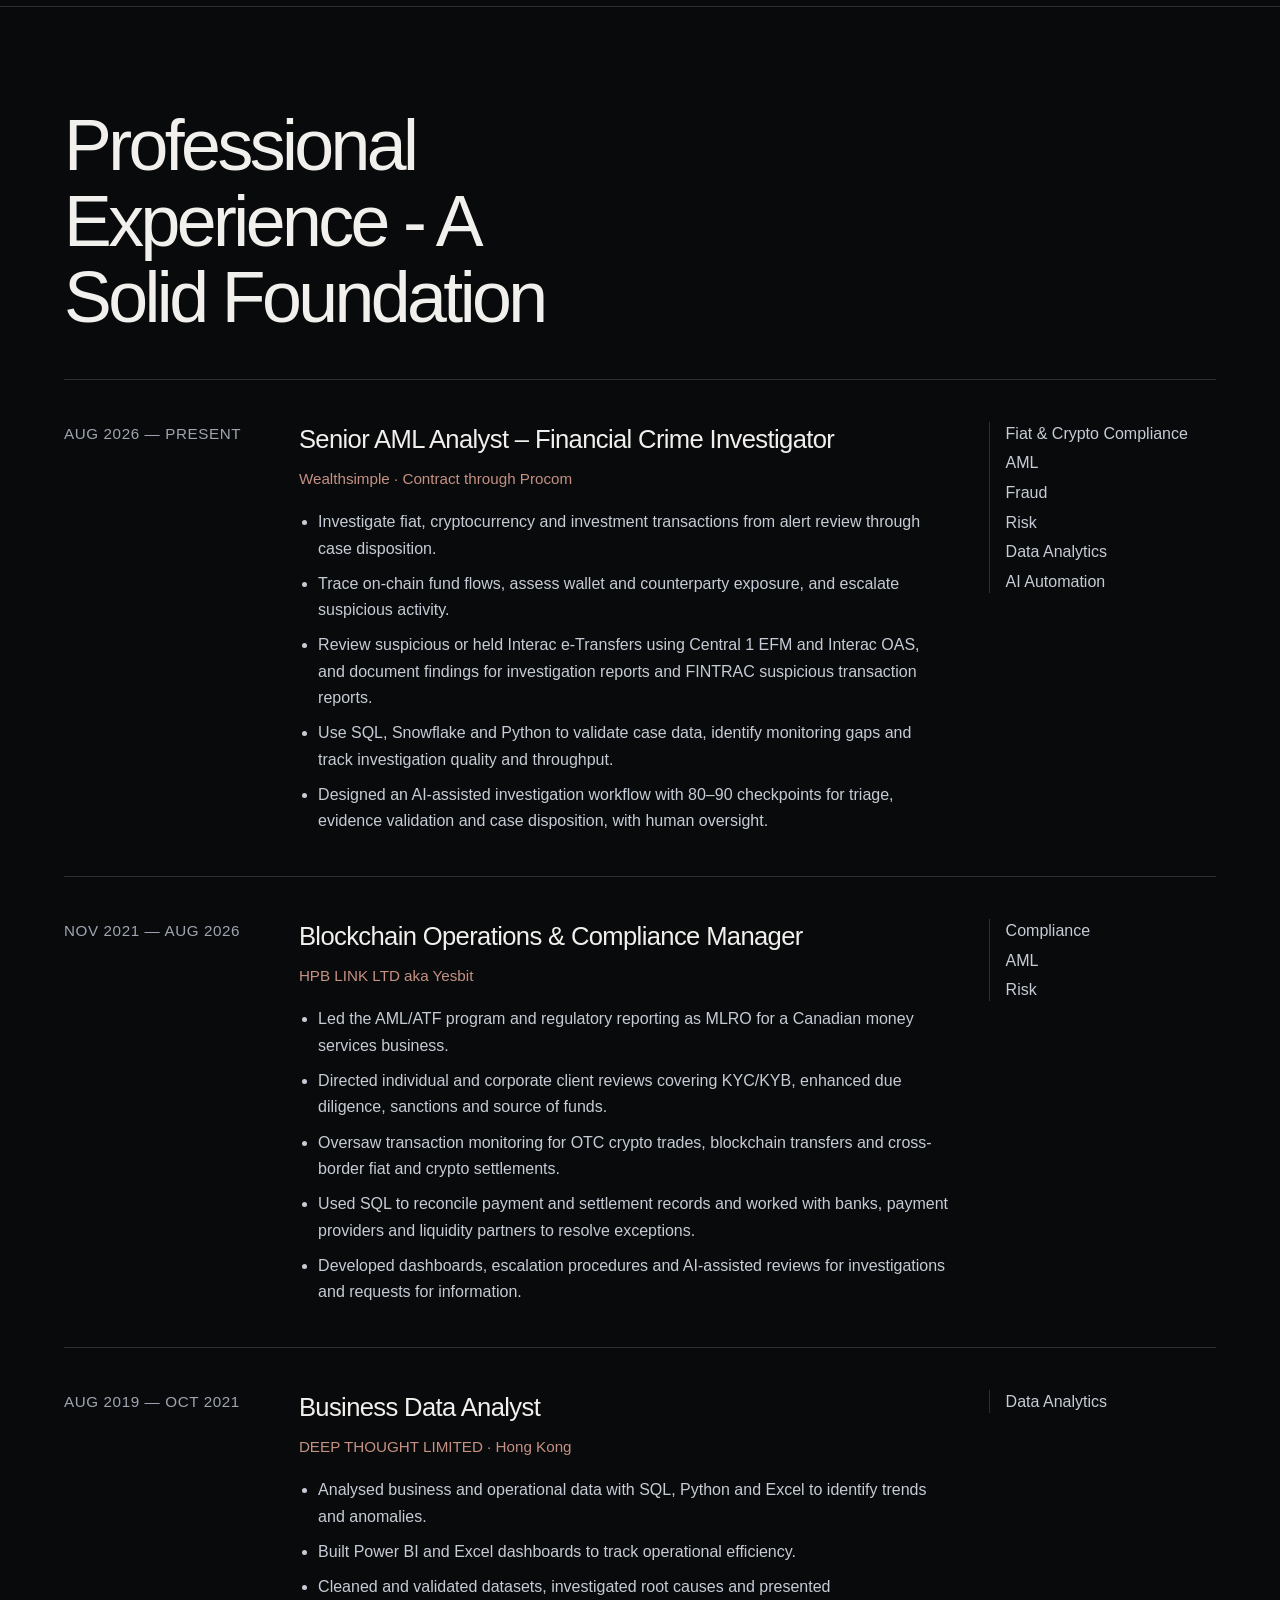
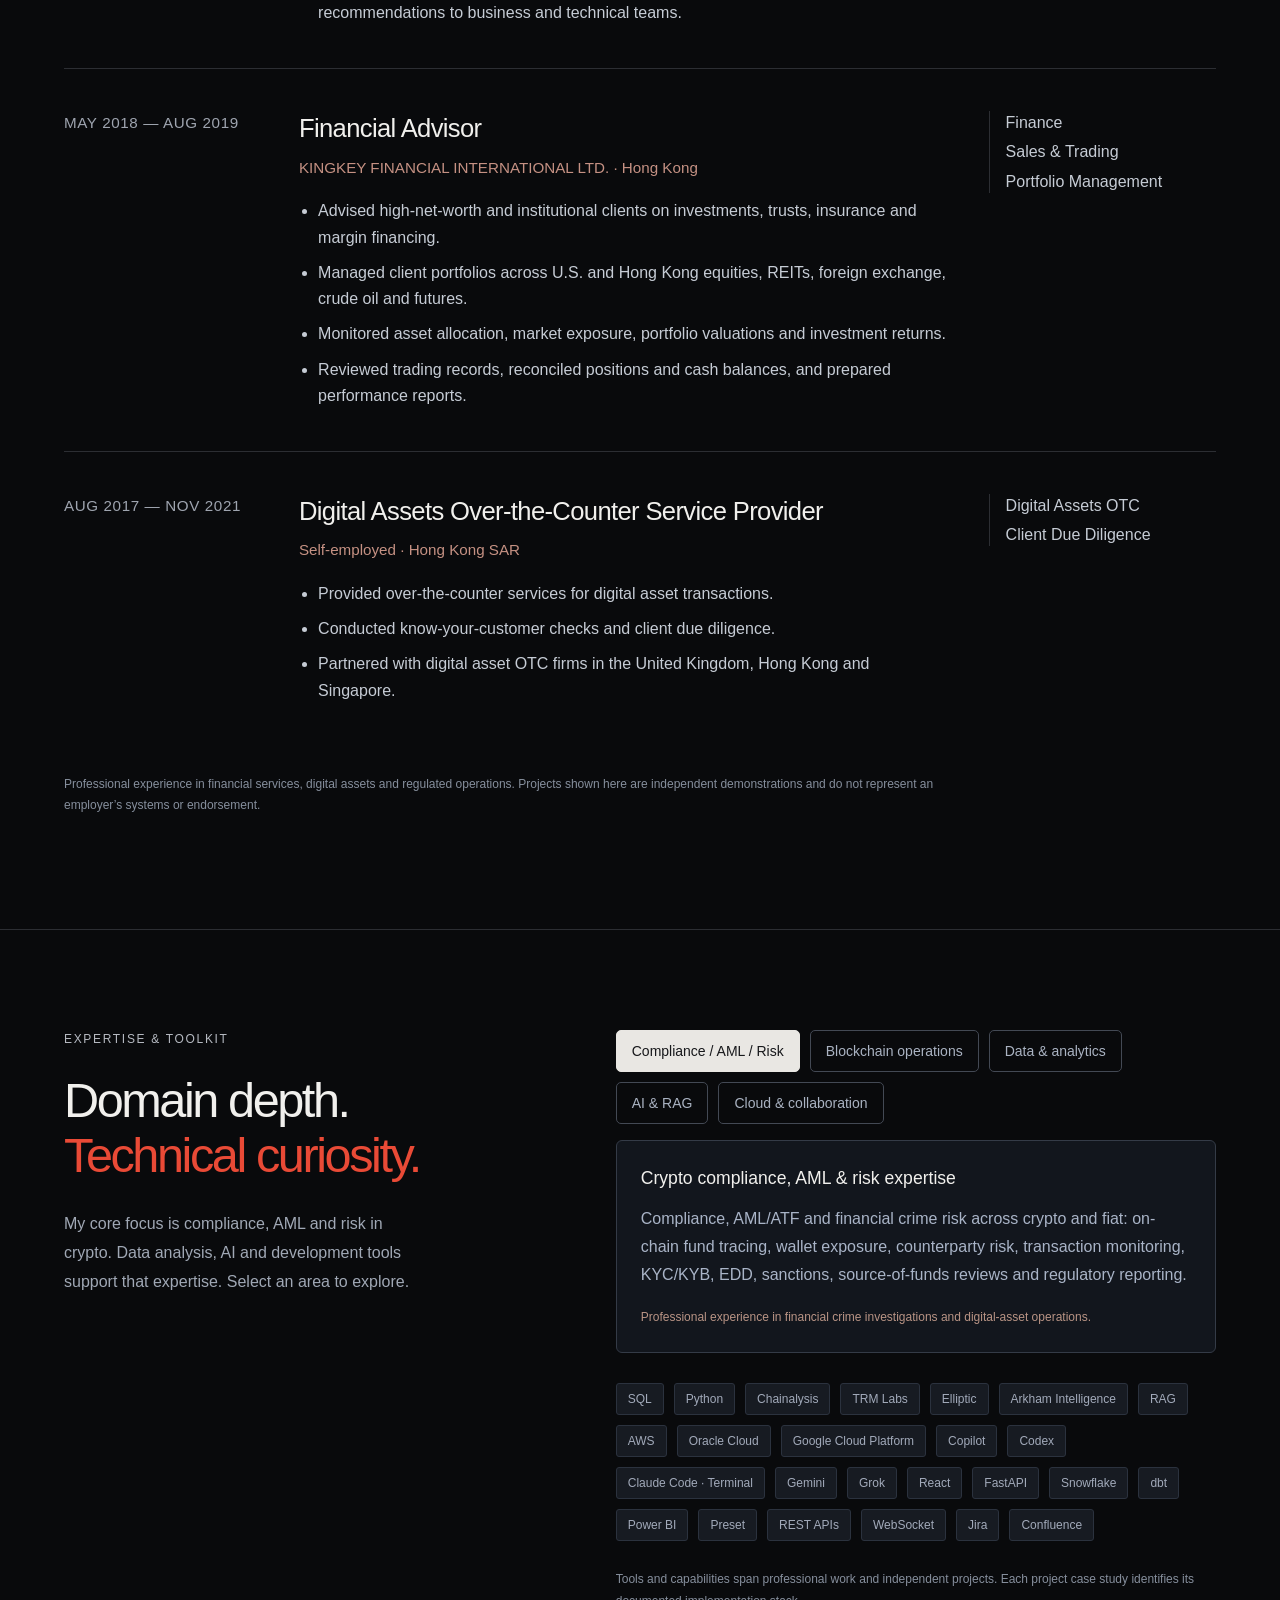
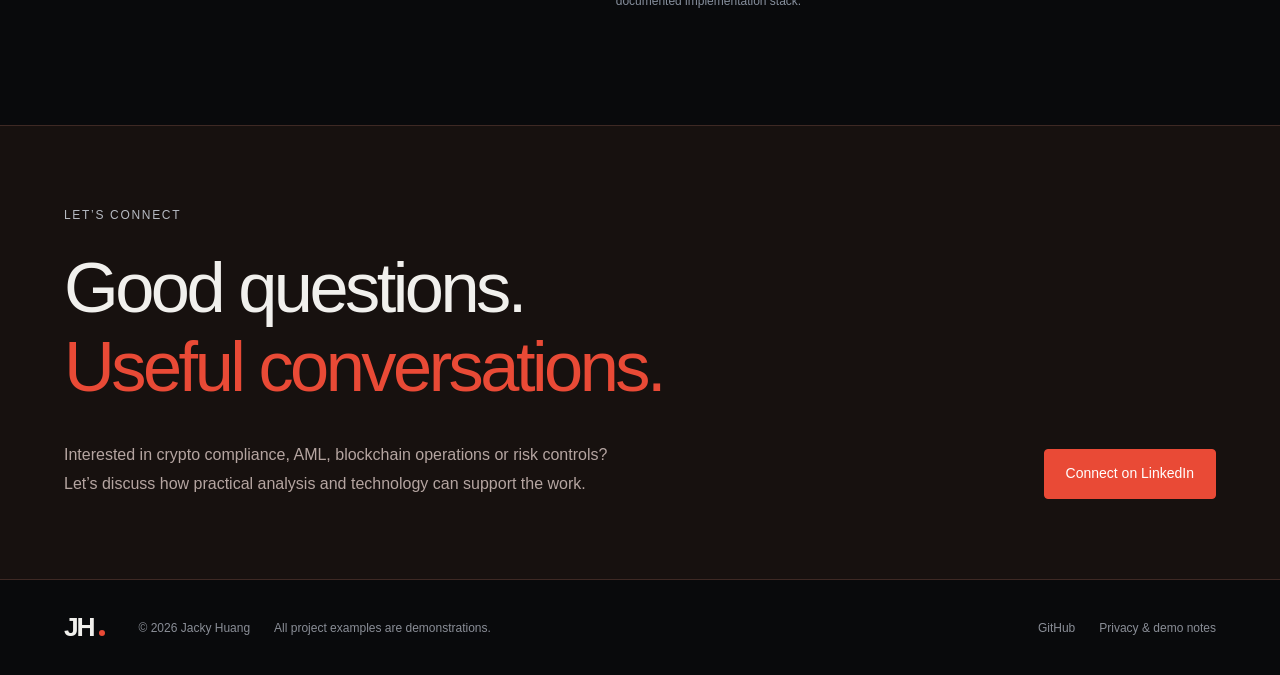
==== commit d8e96587: "Place GitHub avatar beside the portfolio name" ====
--- a/index.html
+++ b/index.html
@@ -1,7 +1,7 @@
 <!doctype html>
 <html lang="en"><head><meta charset="utf-8"><meta name="viewport" content="width=device-width,initial-scale=1"><meta name="theme-color" content="#090a0c"><meta name="description" content="Jacky Huang — compliance, AML and risk expertise, across fiat and crypto operations in fintech, supported by data analytics and practical AI. Explore independent demo projects and Stock Market Data Analysis V1–V3."><meta property="og:title" content="Jacky Huang · Fintech | Fiat &amp; Crypto Compliance / AML / Risk"><meta property="og:description" content="From complex financial crime questions to clear, useful systems. Professional portfolio and independent demo projects."><title>Jacky Huang · Fintech | Fiat &amp; Crypto Compliance / AML / Risk</title><link rel="icon" href="assets/favicon.svg" type="image/svg+xml"><link rel="stylesheet" href="styles.css"><script src="app.js" defer></script></head><body>
 <a class="skip" href="#main">Skip to content</a><header class="header"><a class="identity" href="#home" aria-label="Jacky Huang, home">JH<span class="identity-dot"></span></a><nav aria-label="Main navigation"><a href="#work" data-i18n="navWork">Selected work</a><a href="#about" data-i18n="navAbout">About</a><a href="#experience" data-i18n="navExperience">Experience</a><a href="#toolkit" data-i18n="navToolkit">Toolkit</a></nav><div class="header-right"><button id="language" aria-label="Switch to Traditional Chinese">中文</button><a class="contact-link" href="https://www.linkedin.com/in/jacky-huang-ca/" target="_blank" rel="noopener noreferrer">LinkedIn</a></div></header>
-<main id="main"><section class="hero section" id="home"><div class="hero-top"><span data-i18n="location">GREATER TORONTO AREA · CANADA</span><span data-i18n="discipline">COMPLIANCE / AML / RISK</span><span class="year">PORTFOLIO · 2026</span></div><div class="hero-grid"><div class="hero-copy"><p class="eyebrow" data-i18n="intro">FINTECH</p><h1 data-i18n="heroTitle">Fiat &amp; Crypto<br><em>Compliance / AML / Risk</em></h1><p class="hero-description" data-i18n="heroDescription">I’m Jacky Huang. I bring more than 12 years of experience across U.S. equities, foreign exchange, crude oil and futures, and a decade in crypto markets. That perspective informs my work in financial crime investigations, where I trace funds across wallets and assess counterparty risk.</p><div class="hero-actions"><a class="button primary" href="#work" data-i18n="explore">Explore my work</a><a class="button secondary" href="#about" data-i18n="meet">Meet Jacky</a></div></div><div class="hero-art" aria-label="Crypto compliance, AML, risk and data analysis connected through human judgment"><div class="art-grid"></div><div class="orbit orbit-one"></div><div class="orbit orbit-two"></div><div class="orbit orbit-three"></div><div class="core"><span>JH</span><small>HUMAN JUDGMENT</small></div><div class="satellite satellite-one"><span class="satellite-icon">◈</span><div>COMPLIANCE / AML / RISK<small>Fiat &amp; crypto</small></div></div><div class="satellite satellite-two"><span class="satellite-icon">⌘</span><div>DATA & EVIDENCE<small>Traceable reasoning</small></div></div><div class="satellite satellite-three"><span class="satellite-icon">✳</span><div>APPLIED AI<small>Automation with oversight</small></div></div><span class="art-caption">CRYPTO × FIAT × INTELLIGENCE</span></div></div><div class="name-line" aria-hidden="true">JACKY <span>HUANG</span><span class="name-star">✳</span></div><div class="hero-bottom"><span data-i18n="heroFoot">Fiat and crypto transaction monitoring, investigations and risk controls.</span><span data-i18n="scroll">SCROLL TO EXPLORE</span></div></section>
+<main id="main"><section class="hero section" id="home"><div class="hero-top"><span data-i18n="location">GREATER TORONTO AREA · CANADA</span><span data-i18n="discipline">COMPLIANCE / AML / RISK</span><span class="year">PORTFOLIO · 2026</span></div><div class="hero-grid"><div class="hero-copy"><p class="eyebrow" data-i18n="intro">FINTECH</p><h1 data-i18n="heroTitle">Fiat &amp; Crypto<br><em>Compliance / AML / Risk</em></h1><p class="hero-description" data-i18n="heroDescription">I’m Jacky Huang. I bring more than 12 years of experience across U.S. equities, foreign exchange, crude oil and futures, and a decade in crypto markets. That perspective informs my work in financial crime investigations, where I trace funds across wallets and assess counterparty risk.</p><div class="hero-actions"><a class="button primary" href="#work" data-i18n="explore">Explore my work</a><a class="button secondary" href="#about" data-i18n="meet">Meet Jacky</a></div></div><div class="hero-art" aria-label="Crypto compliance, AML, risk and data analysis connected through human judgment"><div class="art-grid"></div><div class="orbit orbit-one"></div><div class="orbit orbit-two"></div><div class="orbit orbit-three"></div><div class="core"><span>JH</span><small>HUMAN JUDGMENT</small></div><div class="satellite satellite-one"><span class="satellite-icon">◈</span><div>COMPLIANCE / AML / RISK<small>Fiat &amp; crypto</small></div></div><div class="satellite satellite-two"><span class="satellite-icon">⌘</span><div>DATA & EVIDENCE<small>Traceable reasoning</small></div></div><div class="satellite satellite-three"><span class="satellite-icon">✳</span><div>APPLIED AI<small>Automation with oversight</small></div></div><span class="art-caption">CRYPTO × FIAT × INTELLIGENCE</span></div></div><div class="name-line"><img class="profile-avatar" src="assets/github-avatar.png" width="96" height="96" alt="Jacky Huang’s GitHub avatar"><span>JACKY</span> <span class="surname">HUANG</span></div><div class="hero-bottom"><span data-i18n="heroFoot">Fiat and crypto transaction monitoring, investigations and risk controls.</span><span data-i18n="scroll">SCROLL TO EXPLORE</span></div></section>
 <div class="ticker" aria-hidden="true"><div>INVESTIGATE · CONNECT · BUILD · CHALLENGE · IMPROVE · INVESTIGATE · CONNECT · BUILD · CHALLENGE · IMPROVE ·</div></div>
 <section id="work" class="section work"><div class="section-heading"><p class="eyebrow" data-i18n="workEyebrow">SELECTED WORK</p><h2 data-i18n="workTitle">Ideas made <em>tangible.</em></h2><p class="section-note" data-i18n="demoNote">Independent demonstrations with fictional AML transactions and saved market research examples.</p></div><article class="featured-project"><div class="project-image"><div class="image-toolbar"><span>CRYPTO–FIAT AML</span><span class="demo-chip">SYNTHETIC DEMO</span></div><img src="assets/aml-overview-compact-8d4ffa05.jpg" alt="Independent demo of a dark AML dashboard with alert queues, risk priorities and filters" width="1512" height="890" loading="lazy"><a class="overview-link" href="aml-overview.html" data-i18n="overviewLink">View full AML overview →</a><div class="image-caption"><span data-i18n="privateLabel">Private workspace · ChatGPT sign-in required</span><span>50,000 DEMO ALERTS</span></div></div><div class="project-copy"><div class="tags"><span>FINANCIAL CRIME</span><span>WORKFLOW DESIGN</span></div><h3>Crypto–Fiat<br>AML Dashboard</h3><p data-i18n="amlDescription">A working demonstration of how alert triage, investigation evidence and risk-based decisions can fit into one coherent analyst workspace.</p><ul class="project-points"><li data-i18n="amlPoint1">L1 / L2 queues, direct and indirect exposure</li><li data-i18n="amlPoint2">Investigation rationale and manual QC gates</li><li data-i18n="amlPoint3">Transparent metrics and synthetic data</li></ul><div class="project-links"><button class="button primary" data-case="aml" data-i18n="caseStudy">Read case study</button><a class="text-link" href="#aml-demo" data-i18n="tryDemo">Try the public demo</a></div><a class="private-link" href="https://crypto-fiat-aml-demo-jacky.jacbb.chatgpt.site" target="_blank" rel="noopener noreferrer" data-i18n="privateWorkspace">Open private workspace · owner access</a></div></article>
 <div id="aml-demo" class="demo-section"><div class="demo-intro"><span class="eyebrow" data-i18n="handsOn">HANDS-ON PREVIEW</span><h3 data-i18n="demoTitle">Follow the evidence.</h3><p data-i18n="demoDescription">Choose a fictional exposure scenario. See how routing changes while the analyst retains the final decision.</p><span class="demo-chip">DEMO ONLY · NO LIVE DATA</span></div><div class="interactive-demo"><div class="demo-controls"><label><span data-i18n="exposureLabel">Exposure</span><select id="demo-exposure"><option value="DIRECT">Direct</option><option value="INDIRECT">Indirect</option></select></label><label><span data-i18n="severityLabel">Risk band</span><select id="demo-band"><option value="Severe">Severe</option><option value="HML">HML</option></select></label></div><div class="demo-record"><div><span class="record-label">FICTIONAL ALERT</span><strong>DEMO-AML-0142</strong><small>Demo account · Synthetic transfer · USD 5,000</small></div><span id="demo-priority" class="priority-badge">P1</span></div><div class="demo-route"><div><small data-i18n="queueLabel">ILLUSTRATIVE QUEUE</small><strong id="demo-queue">L2 · Investigator</strong></div><div><small data-i18n="slaLabel">EXAMPLE REVIEW WINDOW</small><strong id="demo-sla">5 days</strong></div></div><p id="demo-explanation" class="demo-explanation"></p><button class="button secondary" id="demo-review" data-i18n="reviewDemo">Review the demo checklist</button><div id="demo-checklist" hidden><div class="demo-checklist"><label><input type="checkbox"> <span data-i18n="check1">Transaction context reviewed</span></label><label><input type="checkbox"> <span data-i18n="check2">Evidence and rationale recorded</span></label><label><input type="checkbox"> <span data-i18n="check3">Human reviewer assigned</span></label></div><p id="demo-check-status" role="status"></p></div></div></div>
--- a/styles.css
+++ b/styles.css
@@ -1,4 +1,4 @@
-:root{font-family:Arial,Helvetica,sans-serif;background:#090a0c;color:#f1f0ed;font-size:16px;--bg:#090a0c;--ink:#f1f0ed;--muted:#999da6;--line:#2c2e33;--accent:#e94a36;--panel:#111316;color-scheme:dark}*{box-sizing:border-box}html{scroll-behavior:smooth;scroll-padding-top:95px}body{margin:0;overflow-x:hidden}button,input,select{font:inherit}a{color:inherit;text-decoration:none}button,a,select,input{outline-offset:5px}button{cursor:pointer}button:focus-visible,a:focus-visible,select:focus-visible{outline:2px solid #e9aa9e}button{color:inherit}::selection{background:#e94a36;color:white}.skip{position:absolute;top:-80px;left:20px;background:var(--ink);color:var(--bg);padding:12px;z-index:99}.skip:focus{top:12px}.header{height:84px;display:flex;align-items:center;justify-content:space-between;border-bottom:1px solid var(--line);padding:0 5vw;gap:30px;background:#090a0cf0;backdrop-filter:blur(16px);position:sticky;top:0;z-index:20}.identity{font-weight:800;letter-spacing:-.08em;font-size:1.65rem;position:relative;display:inline-flex;align-items:baseline}.identity-dot{display:inline-block;width:6px;height:6px;background:var(--accent);border-radius:50%;margin-left:5px}.header nav{display:flex;gap:30px;font-size:.875rem;color:#b7bac1}.header nav a:hover{color:#fff}.header-right{display:flex;align-items:center;gap:24px;font-size:.875rem}#language{background:none;border:0;color:#b7bac1;padding:8px}.contact-link{border-bottom:1px solid #b2b4ba;padding-bottom:4px}.section{max-width:1600px;margin:auto;padding:100px 5vw}.hero{padding-top:28px;padding-bottom:30px}.hero-top{display:flex;justify-content:space-between;gap:15px;font-size:.75rem;letter-spacing:.13em;color:#a9adb6}.hero-grid{display:grid;grid-template-columns:1.12fr 1fr;gap:40px;padding-top:74px;align-items:center}.eyebrow{font-size:.75rem;letter-spacing:.14em;color:#b6bac2;text-transform:uppercase;margin:0 0 24px;line-height:1.6}.hero-copy h1{font-size:clamp(3rem,5.3vw,6rem);line-height:1.06;letter-spacing:-.055em;font-weight:500;margin:0 0 30px}em{font-weight:400;font-style:normal;color:var(--accent)}.hero-description{font-size:1.1rem;line-height:1.7;max-width:530px;color:#b6bac3}.hero-actions{display:flex;gap:14px;align-items:center;margin-top:32px}.button{padding:14px 21px;border:1px solid #44474e;border-radius:4px;background:transparent;font-size:.875rem;font-weight:500;display:inline-flex;align-items:center;justify-content:center;text-align:center;transition:background .2s,transform .2s;line-height:1.4}.button.primary{background:var(--accent);border-color:var(--accent);color:#fff}.button.primary:hover{background:#c83c2c;border-color:#c83c2c}.button.secondary:hover{background:#22252b}.hero-art{height:400px;position:relative;display:flex;align-items:center;justify-content:center;isolation:isolate}.art-grid{position:absolute;inset:0;background-image:linear-gradient(#ffffff08 1px,transparent 1px),linear-gradient(90deg,#ffffff08 1px,transparent 1px);background-size:40px 40px;mask-image:radial-gradient(ellipse,#000 30%,transparent 72%)}.orbit{position:absolute;border:1px solid #37343a;width:290px;height:290px;border-radius:50%;transform:rotate(-25deg) scaleY(.54);box-shadow:0 0 40px #e94a3604}.orbit-two{transform:rotate(30deg) scaleY(.54);width:340px;height:340px;border-color:#71413c}.orbit-three{transform:rotate(87deg) scaleY(.54);width:365px;height:365px;border-color:#42424a}.core{width:113px;height:113px;border:1px solid #a84d42;background:radial-gradient(circle at 35% 30%,#7c3028,#231311 70%);border-radius:50%;display:flex;flex-direction:column;align-items:center;justify-content:center;box-shadow:0 0 65px #e94a361b}.core>span{font-size:2.8rem;font-weight:600;letter-spacing:-.08em}.core small{font-size:.45rem;letter-spacing:.07em;color:#e3afa7;margin-top:7px}.satellite{position:absolute;display:flex;gap:11px;align-items:center;background:#14161bf0;border:1px solid #383a42;border-radius:7px;padding:12px 14px;font-size:.75rem;letter-spacing:.06em;box-shadow:0 12px 35px #0008}.satellite small{display:block;color:#a3a7b2;font-size:.75rem;letter-spacing:0;margin-top:5px}.satellite-icon{font-size:1.4rem;color:#d8897b}.satellite-one{top:34px;left:8%}.satellite-two{right:-5px;top:164px}.satellite-three{bottom:43px;left:5%}.art-caption{position:absolute;bottom:0;right:12px;font-size:.75rem;color:#81868f;letter-spacing:.15em}.name-line{font-weight:600;font-size:clamp(4rem,11.65vw,11.5rem);line-height:1.1;letter-spacing:-.07em;margin-top:68px;white-space:nowrap;display:flex;align-items:center;gap:.2em}.name-line>span:first-child{font-weight:400;color:#a2a3a7}.name-star{color:var(--accent);font-size:.55em;line-height:1;margin-left:auto}.hero-bottom{display:flex;justify-content:space-between;gap:20px;margin-top:28px;font-size:.75rem;color:#8f939c}.hero-bottom>span:last-child{font-size:.75rem;letter-spacing:.12em}.ticker{border-block:1px solid #35302e;background:#211512;overflow:hidden;padding:18px 0;margin-top:18px}.ticker>div{width:max-content;font-size:.75rem;color:#e6a192;word-spacing:15px;letter-spacing:.09em;animation:marquee 50s linear infinite}@keyframes marquee{to{transform:translateX(-40%)}}.section-heading{display:grid;grid-template-columns:1fr 1fr;column-gap:50px;margin-bottom:44px}.section-heading .eyebrow{grid-column:1/-1;margin-bottom:18px}.section-heading h2,h2{font-size:clamp(2.1rem,3.8vw,4.2rem);line-height:1.12;font-weight:400;letter-spacing:-.05em;margin:0}.section-note{color:#a3a7b0;line-height:1.7;font-size:1rem;margin:5px 0;max-width:470px;justify-self:end}.featured-project{display:grid;grid-template-columns:1.3fr 1fr;gap:50px;align-items:center}.project-image{border:1px solid #363941;border-radius:8px;overflow:hidden;background:#11141a}.image-toolbar{display:flex;align-items:center;justify-content:space-between;padding:15px 17px;font-size:.75rem;letter-spacing:.08em;border-bottom:1px solid #30343c}.demo-chip{display:inline-block;border:1px solid #64533a;color:#e1c189;background:#352c1e;border-radius:4px;padding:5px 8px;font-size:.75rem;letter-spacing:.07em;white-space:nowrap}.project-image img{width:100%;height:auto;display:block}.image-caption{display:flex;justify-content:space-between;padding:15px 17px;gap:20px;border-top:1px solid #30343c;color:#9ca4b4;font-size:.75rem;line-height:1.5}.tags{display:flex;gap:7px;flex-wrap:wrap}.tags span{font-size:.75rem;letter-spacing:.05em;border:1px solid #383b42;padding:5px 8px;border-radius:3px;color:#b4b9c4}.project-copy h3{font-size:clamp(2rem,3.4vw,3.7rem);font-weight:400;line-height:1.08;letter-spacing:-.05em;margin:25px 0}.project-copy>p{font-size:1rem;line-height:1.75;color:#b7bbc5}.project-points{padding-left:17px;color:#a6acb8;font-size:.875rem;line-height:1.8;margin:22px 0 30px}.project-points li{padding:4px 0}.project-links{display:flex;align-items:center;gap:22px;flex-wrap:wrap}.text-link{font-size:.875rem;border-bottom:1px solid #7e818b;line-height:1.7;padding-bottom:3px}.text-link:hover{color:#f5b3a5}.private-link{display:inline-block;font-size:.75rem;color:#939aa8;margin-top:23px;line-height:1.5}.private-link:hover{color:#f1f0ed}.demo-section{margin:65px 0 110px;border-block:1px solid var(--line);padding:40px 0;display:grid;grid-template-columns:1fr 1.3fr;gap:70px}.demo-intro h3{font-size:1.9rem;font-weight:400;letter-spacing:-.035em;margin:18px 0}.demo-intro p{line-height:1.75;color:#a5abb5;font-size:1rem;margin-bottom:25px;max-width:350px}.interactive-demo{padding:24px;border:1px solid #343943;background:#11151b;border-radius:7px}.demo-controls{display:flex;gap:16px;margin-bottom:24px}.demo-controls label{flex:1;color:#a4abb8;font-size:.75rem}.demo-controls label>span{display:block;margin-bottom:8px}.demo-controls select{width:100%;padding:10px 12px;background:#202631;border:1px solid #485165;border-radius:4px;color:#eceef3;appearance:none;background-image:url('data:image/svg+xml,%3Csvg xmlns=%22http://www.w3.org/2000/svg%22 width=%2210%22 height=%227%22%3E%3Cpath d=%22M1 1l4 4 4-4%22 fill=%22none%22 stroke=%22%23c7cfdf%22/%3E%3C/svg%3E');background-repeat:no-repeat;background-position:right 12px center}.demo-record{display:flex;justify-content:space-between;align-items:center;gap:20px;padding-bottom:22px;border-bottom:1px solid #303745}.record-label{display:block;font-size:.75rem;color:#8e99ae;letter-spacing:.12em;margin-bottom:10px}.demo-record strong{font-size:1rem}.demo-record small{display:block;color:#8e99ab;font-size:.75rem;margin-top:9px;line-height:1.6}.priority-badge{background:#6f483e;color:#ffe7d9;padding:9px 12px;border-radius:4px;font-weight:bold}.demo-route{display:grid;grid-template-columns:1fr 1fr;gap:15px;padding:20px 0}.demo-route small{display:block;color:#9da8bd;font-size:.75rem;letter-spacing:.05em;margin-bottom:9px}.demo-route strong{font-size:1rem;font-weight:500}.demo-explanation{color:#b2bbca;font-size:.875rem;line-height:1.7;border-left:2px solid #8b6955;padding-left:14px;margin-bottom:22px}.demo-checklist{display:grid;gap:13px;font-size:.875rem;color:#c5cedf;margin-top:25px}.demo-checklist input{accent-color:#a4b7d9;width:15px;height:15px}.demo-checklist label{display:flex;gap:10px;align-items:center}#demo-check-status{font-size:.8rem;color:#bacab2;line-height:1.6}.market-heading{display:flex;align-items:flex-end;justify-content:space-between;gap:40px;margin-bottom:30px}.market-heading h3{font-size:3.2rem;font-weight:400;letter-spacing:-.05em;margin:22px 0 0}.market-heading h3 span{color:#8c919d}.market-heading>p{font-size:1rem;color:#a4aab5;line-height:1.7;max-width:350px;margin:0}.market-tabs{display:flex;gap:22px;border-bottom:1px solid var(--line);margin-bottom:35px}.market-tabs button{background:none;border:0;border-bottom:2px solid transparent;padding:15px 0;font-size:.875rem;color:#9ca4b2;line-height:1.5}.market-tabs button[aria-selected=true]{color:#f1f0ed;border-bottom-color:var(--accent)}.market-content{display:grid;grid-template-columns:1.35fr 1fr;gap:45px;align-items:center}.terminal{background:#10151d;border:1px solid #344151;border-radius:8px;min-height:370px;overflow:hidden}.terminal-header{padding:15px 18px;border-bottom:1px solid #2e3b4a;display:flex;align-items:center;gap:8px;font-size:.75rem;letter-spacing:.08em;color:#c6d2e4}.terminal-header .terminal-logo{font-size:1rem;font-weight:700;color:#80b7dd;letter-spacing:-.03em;margin-right:auto}.terminal-body{padding:23px}.terminal-greeting{font-size:.75rem;color:#8296b2;margin-bottom:22px}.market-cards{display:grid;grid-template-columns:repeat(3,1fr);gap:10px}.market-card{padding:13px;border:1px solid #354458;border-radius:5px;background:#18202c}.market-card span{font-size:.75rem;color:#b4c3d9}.market-card b{display:block;font-size:1.1rem;font-weight:500;margin:12px 0}.market-card small{font-size:.75rem;color:#9ac7b3}.terminal-chart{height:115px;margin-top:22px;position:relative;border-block:1px solid #263548;background:repeating-linear-gradient(0deg,transparent 0,transparent 26px,#293747 27px),repeating-linear-gradient(90deg,transparent 0,transparent 79px,#293747 80px)}.terminal-chart svg{width:100%;height:100%;display:block}.terminal-news{display:flex;align-items:center;justify-content:space-between;font-size:.75rem;color:#9eafc8;padding-top:18px;gap:12px}.terminal-news b{font-size:.75rem;color:#c4d3e8}.terminal-notice{padding:12px 18px;background:#172030;color:#91a6c3;font-size:.75rem;letter-spacing:.04em;line-height:1.5}.pillar-grid{display:grid;grid-template-columns:1fr 1fr;gap:10px}.pillar{border:1px solid #334354;padding:16px;background:#17222e;border-radius:5px}.pillar b{display:block;font-size:.8rem;font-weight:500;color:#c5d4e9;margin-bottom:10px}.pillar small{font-size:.75rem;color:#89a0ba}.pillar-bar{height:4px;background:#293d54;margin:12px 0 0}.pillar-bar i{height:100%;display:block;background:#6da7c3}.evidence-tag{display:inline-block;margin:20px 6px 0 0;font-size:.75rem;color:#b8caa9;background:#293527;padding:7px 8px;border-radius:3px}.market-details h4{font-size:1.6rem;font-weight:400;letter-spacing:-.035em;line-height:1.3;margin:0 0 18px}.market-details p{font-size:1rem;line-height:1.75;color:#b0b7c3}.market-details ul{font-size:.875rem;color:#acb5c4;line-height:1.7;padding-left:18px;margin-bottom:26px}.market-details li{padding:4px 0}.market-details .stack{font-size:.75rem;color:#8291a7;margin:22px 0}.market-footer{display:flex;justify-content:space-between;gap:30px;font-size:.75rem;color:#8d96a5;line-height:1.8;padding-top:22px;margin-top:30px;border-top:1px solid var(--line)}.market-footer a{white-space:nowrap;color:#c9d3e0;border-bottom:1px solid #6d7b90;align-self:flex-start}.about{border-top:1px solid var(--line);display:grid;grid-template-columns:.6fr 1.4fr;gap:80px}.about-monogram{font-size:10rem;color:#d8d9da;letter-spacing:-.12em;font-weight:500;margin-top:60px}.about-monogram span{color:var(--accent)}.about-copy h2{font-size:clamp(2rem,3.3vw,3.6rem)}.about-copy>p{max-width:780px;line-height:1.8;font-size:1rem;color:#9fa7b3}.about-copy .about-lead{font-size:1.4rem;color:#dfdfe2;line-height:1.6;margin-top:35px}.principles{margin-top:45px;border-top:1px solid var(--line)}.principles>div{padding:24px 0;border-bottom:1px solid var(--line);display:grid;grid-template-columns:1fr 1.5fr;gap:30px}.principles strong{font-size:1rem;font-weight:500}.principles p{margin:0;color:#929caa;font-size:.875rem;line-height:1.7}.experience{border-top:1px solid var(--line)}.experience-list article{display:grid;grid-template-columns:.7fr 1.7fr .65fr;gap:40px;border-top:1px solid var(--line);padding:32px 0}.experience-date{font-size:.75rem;letter-spacing:.04em;color:#9fa5b0;line-height:1.6}.experience-list h3{font-size:1.3rem;letter-spacing:-.025em;font-weight:400;line-height:1.4;margin:0 0 8px}.experience-list .company{font-size:.8rem;color:#c59183;margin:0 0 17px}.experience-list p{color:#9da6b4;line-height:1.75;font-size:.875rem;margin:0}.experience-tag{justify-self:end;text-align:right;font-size:.75rem;letter-spacing:.07em;color:#858e9d;line-height:1.8;max-width:160px}.source-note{font-size:.75rem;line-height:1.8;color:#868f9d;max-width:900px;margin-top:28px}.toolkit{border-top:1px solid var(--line);display:grid;grid-template-columns:1fr 1.3fr;gap:90px}.toolkit-intro>p:last-child{color:#a0a8b5;font-size:1rem;line-height:1.8;max-width:350px;margin-top:28px}.skill-buttons{display:flex;gap:10px;flex-wrap:wrap}.skill-buttons button{background:none;border:1px solid #434954;border-radius:5px;color:#aab3c2;padding:12px 15px;font-size:.8rem}.skill-buttons button[aria-pressed=true]{background:#e9e7e3;color:#17181b;border-color:#e9e7e3}.skill-detail{border:1px solid #343b47;padding:24px;border-radius:6px;min-height:180px;margin-top:16px;background:#12161d}.skill-detail h3{font-weight:500;font-size:1.1rem;margin:0 0 14px;line-height:1.5}.skill-detail p{font-size:1rem;line-height:1.75;color:#a9b4c7;margin:0}.skill-detail .skill-evidence{font-size:.75rem;color:#b99485;margin-top:18px}.tool-cloud{display:flex;gap:10px;flex-wrap:wrap;margin-top:30px}.tool-cloud span{padding:8px 11px;color:#a2aaba;background:#171b22;border-radius:3px;font-size:.75rem;border:1px solid #2b323e}.contact{background:#17110f;border-top:1px solid #3e2924;border-bottom:1px solid #3e2924;padding-top:80px;padding-bottom:80px}.contact h2{font-size:clamp(2.4rem,5.5vw,6.5rem);max-width:1100px}.contact-bottom{display:flex;align-items:flex-end;justify-content:space-between;gap:40px;margin-top:35px}.contact-bottom p{font-size:1rem;color:#b5a5a1;line-height:1.8;max-width:550px;margin:0}.contact-bottom .button{flex-shrink:0}.footer{max-width:1600px;margin:auto;display:flex;align-items:center;gap:24px;padding:32px 5vw;font-size:.75rem;color:#8a8e97}.footer>.identity{margin-right:10px;color:var(--ink)}.footer>span:nth-child(3){margin-right:auto}.footer-button{background:none;border:0;color:inherit;padding:0;font-size:inherit}.footer a:hover,.footer-button:hover{color:white}dialog{width:min(850px,94vw);max-height:88vh;background:#12151b;color:#e9eaf0;border:1px solid #555d6d;border-radius:9px;padding:0;box-shadow:0 20px 100px #000a}dialog::backdrop{background:#000c;backdrop-filter:blur(4px)}.case-dialog-head{display:flex;justify-content:space-between;gap:20px;padding:20px 28px;border-bottom:1px solid #343c4b;align-items:center}.case-dialog-head .eyebrow{margin:0;font-size:.75rem}.case-dialog-head button{background:#252c38;border:1px solid #4e5c71;border-radius:4px;padding:8px 13px;font-size:.8rem}#case-content{padding:30px}#case-content h2{font-size:2.5rem;line-height:1.15;margin-bottom:25px}#case-content h3{font-size:1rem;margin-top:28px;color:#d8a294}#case-content p,#case-content li{line-height:1.85;font-size:1rem;color:#b9c0cf}#case-content ul{padding-left:20px}#case-content .case-stack{padding:18px 0;border-block:1px solid #333c4a;font-size:.8rem;color:#91a6c6}#case-content a{color:#e7b8aa;text-decoration:underline}body:has(dialog[open]){overflow:hidden}@media(min-width:1600px){.header{padding-inline:max(5vw,calc((100vw - 1440px)/2))}.section{padding-inline:80px}.name-line{font-size:11rem}}@media(max-width:1100px){.header nav{gap:20px}.hero-grid{grid-template-columns:1.1fr 1fr;gap:15px}.hero-art{transform:scale(.9);transform-origin:right center}.featured-project{gap:30px}.project-copy h3{font-size:2.4rem}.project-copy>p{font-size:1rem}.market-content{gap:30px}.about{gap:40px}.toolkit{gap:45px}.experience-list article{gap:25px;grid-template-columns:.7fr 1.7fr .5fr}}@media(max-width:800px){.section{padding:70px 6vw}.header{height:73px;padding-inline:6vw}.header nav{gap:16px;font-size:.75rem}.header nav a:nth-last-child(-n+2){display:none}.header-right{gap:12px}.hero{padding-top:25px;padding-bottom:28px}.hero-top{font-size:.75rem}.hero-top .year{display:none}.hero-grid{grid-template-columns:1fr;padding-top:52px;gap:30px}.hero-copy h1{font-size:clamp(3.3rem,8vw,5rem)}.hero-description{font-size:1rem;max-width:620px}.hero-art{height:330px;max-width:520px;width:100%;margin:auto;transform:none}.name-line{font-size:12vw;margin-top:35px}.hero-bottom{font-size:.75rem}.section-heading{gap:25px;grid-template-columns:1fr}.section-heading .eyebrow{margin:0}.section-note{justify-self:start;max-width:600px;margin:0}.featured-project{grid-template-columns:1fr;gap:35px}.project-copy h3{font-size:2.6rem}.project-copy h3 br{display:none}.project-copy h3 br:after{content:' '}.project-points{margin-bottom:25px}.demo-section{grid-template-columns:1fr;gap:28px;margin:50px 0 75px}.demo-intro p{max-width:620px}.market-heading{align-items:flex-start;flex-direction:column;gap:25px}.market-heading>p{max-width:600px}.market-content{grid-template-columns:1fr;gap:32px}.market-heading h3{font-size:2.7rem}.market-footer{flex-direction:column;gap:15px}.about{grid-template-columns:1fr;gap:25px}.about-monogram{display:none}.about-label .eyebrow{margin:0}.about-copy h2{font-size:2.3rem}.about-copy .about-lead{font-size:1.2rem}.experience-list article{grid-template-columns:1fr;gap:15px}.experience-tag{justify-self:start;max-width:none}.toolkit{grid-template-columns:1fr;gap:30px}.toolkit-intro>p:last-child{max-width:600px}.contact-bottom{flex-direction:column;align-items:flex-start;gap:25px}.footer{flex-wrap:wrap;padding-inline:6vw;gap:18px}.footer>span:nth-child(3){flex-basis:100%;order:5}.market-tabs{gap:20px}.hero-art .satellite-two{right:0}}@media(max-width:440px){.header nav{gap:14px}.identity{font-size:1.4rem}.header-right .contact-link{display:none}.header{gap:16px}.hero-top{gap:15px;line-height:1.8}.hero-top>span:nth-child(2){text-align:right}.hero-copy h1{font-size:3rem}.hero-art{height:310px;transform:scale(.88);width:112%;margin-left:-6%}.hero-actions{gap:10px}.button{padding:13px 16px;font-size:.8rem}.name-line{font-size:11.5vw;gap:.22em}.name-star{display:none}.hero-bottom>span:last-child{display:none}.market-heading h3{font-size:2.2rem}.market-tabs button{font-size:.75rem}.interactive-demo{padding:18px}.demo-route{gap:10px}.demo-route small{font-size:.75rem}.image-caption{flex-direction:column;gap:8px}.image-toolbar{font-size:.75rem;padding:12px}.demo-chip{font-size:.55rem}.terminal-body{padding:15px}.market-cards{gap:7px}.market-card{padding:10px}.market-card b{font-size:1rem}.pillar{padding:12px}.principles>div{grid-template-columns:1fr;gap:12px}#case-content{padding:24px}.case-dialog-head{padding:17px 24px}#case-content h2{font-size:2rem}}@media(prefers-reduced-motion:reduce){html{scroll-behavior:auto}.ticker>div{animation:none}.button{transition:none}}
+:root{font-family:Arial,Helvetica,sans-serif;background:#090a0c;color:#f1f0ed;font-size:16px;--bg:#090a0c;--ink:#f1f0ed;--muted:#999da6;--line:#2c2e33;--accent:#e94a36;--panel:#111316;color-scheme:dark}*{box-sizing:border-box}html{scroll-behavior:smooth;scroll-padding-top:95px}body{margin:0;overflow-x:hidden}button,input,select{font:inherit}a{color:inherit;text-decoration:none}button,a,select,input{outline-offset:5px}button{cursor:pointer}button:focus-visible,a:focus-visible,select:focus-visible{outline:2px solid #e9aa9e}button{color:inherit}::selection{background:#e94a36;color:white}.skip{position:absolute;top:-80px;left:20px;background:var(--ink);color:var(--bg);padding:12px;z-index:99}.skip:focus{top:12px}.header{height:84px;display:flex;align-items:center;justify-content:space-between;border-bottom:1px solid var(--line);padding:0 5vw;gap:30px;background:#090a0cf0;backdrop-filter:blur(16px);position:sticky;top:0;z-index:20}.identity{font-weight:800;letter-spacing:-.08em;font-size:1.65rem;position:relative;display:inline-flex;align-items:baseline}.identity-dot{display:inline-block;width:6px;height:6px;background:var(--accent);border-radius:50%;margin-left:5px}.header nav{display:flex;gap:30px;font-size:.875rem;color:#b7bac1}.header nav a:hover{color:#fff}.header-right{display:flex;align-items:center;gap:24px;font-size:.875rem}#language{background:none;border:0;color:#b7bac1;padding:8px}.contact-link{border-bottom:1px solid #b2b4ba;padding-bottom:4px}.section{max-width:1600px;margin:auto;padding:100px 5vw}.hero{padding-top:28px;padding-bottom:30px}.hero-top{display:flex;justify-content:space-between;gap:15px;font-size:.75rem;letter-spacing:.13em;color:#a9adb6}.hero-grid{display:grid;grid-template-columns:1.12fr 1fr;gap:40px;padding-top:74px;align-items:center}.eyebrow{font-size:.75rem;letter-spacing:.14em;color:#b6bac2;text-transform:uppercase;margin:0 0 24px;line-height:1.6}.hero-copy h1{font-size:clamp(3rem,5.3vw,6rem);line-height:1.06;letter-spacing:-.055em;font-weight:500;margin:0 0 30px}em{font-weight:400;font-style:normal;color:var(--accent)}.hero-description{font-size:1.1rem;line-height:1.7;max-width:530px;color:#b6bac3}.hero-actions{display:flex;gap:14px;align-items:center;margin-top:32px}.button{padding:14px 21px;border:1px solid #44474e;border-radius:4px;background:transparent;font-size:.875rem;font-weight:500;display:inline-flex;align-items:center;justify-content:center;text-align:center;transition:background .2s,transform .2s;line-height:1.4}.button.primary{background:var(--accent);border-color:var(--accent);color:#fff}.button.primary:hover{background:#c83c2c;border-color:#c83c2c}.button.secondary:hover{background:#22252b}.hero-art{height:400px;position:relative;display:flex;align-items:center;justify-content:center;isolation:isolate}.art-grid{position:absolute;inset:0;background-image:linear-gradient(#ffffff08 1px,transparent 1px),linear-gradient(90deg,#ffffff08 1px,transparent 1px);background-size:40px 40px;mask-image:radial-gradient(ellipse,#000 30%,transparent 72%)}.orbit{position:absolute;border:1px solid #37343a;width:290px;height:290px;border-radius:50%;transform:rotate(-25deg) scaleY(.54);box-shadow:0 0 40px #e94a3604}.orbit-two{transform:rotate(30deg) scaleY(.54);width:340px;height:340px;border-color:#71413c}.orbit-three{transform:rotate(87deg) scaleY(.54);width:365px;height:365px;border-color:#42424a}.core{width:113px;height:113px;border:1px solid #a84d42;background:radial-gradient(circle at 35% 30%,#7c3028,#231311 70%);border-radius:50%;display:flex;flex-direction:column;align-items:center;justify-content:center;box-shadow:0 0 65px #e94a361b}.core>span{font-size:2.8rem;font-weight:600;letter-spacing:-.08em}.core small{font-size:.45rem;letter-spacing:.07em;color:#e3afa7;margin-top:7px}.satellite{position:absolute;display:flex;gap:11px;align-items:center;background:#14161bf0;border:1px solid #383a42;border-radius:7px;padding:12px 14px;font-size:.75rem;letter-spacing:.06em;box-shadow:0 12px 35px #0008}.satellite small{display:block;color:#a3a7b2;font-size:.75rem;letter-spacing:0;margin-top:5px}.satellite-icon{font-size:1.4rem;color:#d8897b}.satellite-one{top:34px;left:8%}.satellite-two{right:-5px;top:164px}.satellite-three{bottom:43px;left:5%}.art-caption{position:absolute;bottom:0;right:12px;font-size:.75rem;color:#81868f;letter-spacing:.15em}.name-line{font-weight:600;font-size:clamp(4rem,11.65vw,11.5rem);line-height:1.1;letter-spacing:-.07em;margin-top:68px;white-space:nowrap;display:flex;align-items:center;gap:.2em}.name-line>.surname{font-weight:400;color:#a2a3a7}.hero-bottom{display:flex;justify-content:space-between;gap:20px;margin-top:28px;font-size:.75rem;color:#8f939c}.hero-bottom>span:last-child{font-size:.75rem;letter-spacing:.12em}.ticker{border-block:1px solid #35302e;background:#211512;overflow:hidden;padding:18px 0;margin-top:18px}.ticker>div{width:max-content;font-size:.75rem;color:#e6a192;word-spacing:15px;letter-spacing:.09em;animation:marquee 50s linear infinite}@keyframes marquee{to{transform:translateX(-40%)}}.section-heading{display:grid;grid-template-columns:1fr 1fr;column-gap:50px;margin-bottom:44px}.section-heading .eyebrow{grid-column:1/-1;margin-bottom:18px}.section-heading h2,h2{font-size:clamp(2.1rem,3.8vw,4.2rem);line-height:1.12;font-weight:400;letter-spacing:-.05em;margin:0}.section-note{color:#a3a7b0;line-height:1.7;font-size:1rem;margin:5px 0;max-width:470px;justify-self:end}.featured-project{display:grid;grid-template-columns:1.3fr 1fr;gap:50px;align-items:center}.project-image{border:1px solid #363941;border-radius:8px;overflow:hidden;background:#11141a}.image-toolbar{display:flex;align-items:center;justify-content:space-between;padding:15px 17px;font-size:.75rem;letter-spacing:.08em;border-bottom:1px solid #30343c}.demo-chip{display:inline-block;border:1px solid #64533a;color:#e1c189;background:#352c1e;border-radius:4px;padding:5px 8px;font-size:.75rem;letter-spacing:.07em;white-space:nowrap}.project-image img{width:100%;height:auto;display:block}.image-caption{display:flex;justify-content:space-between;padding:15px 17px;gap:20px;border-top:1px solid #30343c;color:#9ca4b4;font-size:.75rem;line-height:1.5}.tags{display:flex;gap:7px;flex-wrap:wrap}.tags span{font-size:.75rem;letter-spacing:.05em;border:1px solid #383b42;padding:5px 8px;border-radius:3px;color:#b4b9c4}.project-copy h3{font-size:clamp(2rem,3.4vw,3.7rem);font-weight:400;line-height:1.08;letter-spacing:-.05em;margin:25px 0}.project-copy>p{font-size:1rem;line-height:1.75;color:#b7bbc5}.project-points{padding-left:17px;color:#a6acb8;font-size:.875rem;line-height:1.8;margin:22px 0 30px}.project-points li{padding:4px 0}.project-links{display:flex;align-items:center;gap:22px;flex-wrap:wrap}.text-link{font-size:.875rem;border-bottom:1px solid #7e818b;line-height:1.7;padding-bottom:3px}.text-link:hover{color:#f5b3a5}.private-link{display:inline-block;font-size:.75rem;color:#939aa8;margin-top:23px;line-height:1.5}.private-link:hover{color:#f1f0ed}.demo-section{margin:65px 0 110px;border-block:1px solid var(--line);padding:40px 0;display:grid;grid-template-columns:1fr 1.3fr;gap:70px}.demo-intro h3{font-size:1.9rem;font-weight:400;letter-spacing:-.035em;margin:18px 0}.demo-intro p{line-height:1.75;color:#a5abb5;font-size:1rem;margin-bottom:25px;max-width:350px}.interactive-demo{padding:24px;border:1px solid #343943;background:#11151b;border-radius:7px}.demo-controls{display:flex;gap:16px;margin-bottom:24px}.demo-controls label{flex:1;color:#a4abb8;font-size:.75rem}.demo-controls label>span{display:block;margin-bottom:8px}.demo-controls select{width:100%;padding:10px 12px;background:#202631;border:1px solid #485165;border-radius:4px;color:#eceef3;appearance:none;background-image:url('data:image/svg+xml,%3Csvg xmlns=%22http://www.w3.org/2000/svg%22 width=%2210%22 height=%227%22%3E%3Cpath d=%22M1 1l4 4 4-4%22 fill=%22none%22 stroke=%22%23c7cfdf%22/%3E%3C/svg%3E');background-repeat:no-repeat;background-position:right 12px center}.demo-record{display:flex;justify-content:space-between;align-items:center;gap:20px;padding-bottom:22px;border-bottom:1px solid #303745}.record-label{display:block;font-size:.75rem;color:#8e99ae;letter-spacing:.12em;margin-bottom:10px}.demo-record strong{font-size:1rem}.demo-record small{display:block;color:#8e99ab;font-size:.75rem;margin-top:9px;line-height:1.6}.priority-badge{background:#6f483e;color:#ffe7d9;padding:9px 12px;border-radius:4px;font-weight:bold}.demo-route{display:grid;grid-template-columns:1fr 1fr;gap:15px;padding:20px 0}.demo-route small{display:block;color:#9da8bd;font-size:.75rem;letter-spacing:.05em;margin-bottom:9px}.demo-route strong{font-size:1rem;font-weight:500}.demo-explanation{color:#b2bbca;font-size:.875rem;line-height:1.7;border-left:2px solid #8b6955;padding-left:14px;margin-bottom:22px}.demo-checklist{display:grid;gap:13px;font-size:.875rem;color:#c5cedf;margin-top:25px}.demo-checklist input{accent-color:#a4b7d9;width:15px;height:15px}.demo-checklist label{display:flex;gap:10px;align-items:center}#demo-check-status{font-size:.8rem;color:#bacab2;line-height:1.6}.market-heading{display:flex;align-items:flex-end;justify-content:space-between;gap:40px;margin-bottom:30px}.market-heading h3{font-size:3.2rem;font-weight:400;letter-spacing:-.05em;margin:22px 0 0}.market-heading h3 span{color:#8c919d}.market-heading>p{font-size:1rem;color:#a4aab5;line-height:1.7;max-width:350px;margin:0}.market-tabs{display:flex;gap:22px;border-bottom:1px solid var(--line);margin-bottom:35px}.market-tabs button{background:none;border:0;border-bottom:2px solid transparent;padding:15px 0;font-size:.875rem;color:#9ca4b2;line-height:1.5}.market-tabs button[aria-selected=true]{color:#f1f0ed;border-bottom-color:var(--accent)}.market-content{display:grid;grid-template-columns:1.35fr 1fr;gap:45px;align-items:center}.terminal{background:#10151d;border:1px solid #344151;border-radius:8px;min-height:370px;overflow:hidden}.terminal-header{padding:15px 18px;border-bottom:1px solid #2e3b4a;display:flex;align-items:center;gap:8px;font-size:.75rem;letter-spacing:.08em;color:#c6d2e4}.terminal-header .terminal-logo{font-size:1rem;font-weight:700;color:#80b7dd;letter-spacing:-.03em;margin-right:auto}.terminal-body{padding:23px}.terminal-greeting{font-size:.75rem;color:#8296b2;margin-bottom:22px}.market-cards{display:grid;grid-template-columns:repeat(3,1fr);gap:10px}.market-card{padding:13px;border:1px solid #354458;border-radius:5px;background:#18202c}.market-card span{font-size:.75rem;color:#b4c3d9}.market-card b{display:block;font-size:1.1rem;font-weight:500;margin:12px 0}.market-card small{font-size:.75rem;color:#9ac7b3}.terminal-chart{height:115px;margin-top:22px;position:relative;border-block:1px solid #263548;background:repeating-linear-gradient(0deg,transparent 0,transparent 26px,#293747 27px),repeating-linear-gradient(90deg,transparent 0,transparent 79px,#293747 80px)}.terminal-chart svg{width:100%;height:100%;display:block}.terminal-news{display:flex;align-items:center;justify-content:space-between;font-size:.75rem;color:#9eafc8;padding-top:18px;gap:12px}.terminal-news b{font-size:.75rem;color:#c4d3e8}.terminal-notice{padding:12px 18px;background:#172030;color:#91a6c3;font-size:.75rem;letter-spacing:.04em;line-height:1.5}.pillar-grid{display:grid;grid-template-columns:1fr 1fr;gap:10px}.pillar{border:1px solid #334354;padding:16px;background:#17222e;border-radius:5px}.pillar b{display:block;font-size:.8rem;font-weight:500;color:#c5d4e9;margin-bottom:10px}.pillar small{font-size:.75rem;color:#89a0ba}.pillar-bar{height:4px;background:#293d54;margin:12px 0 0}.pillar-bar i{height:100%;display:block;background:#6da7c3}.evidence-tag{display:inline-block;margin:20px 6px 0 0;font-size:.75rem;color:#b8caa9;background:#293527;padding:7px 8px;border-radius:3px}.market-details h4{font-size:1.6rem;font-weight:400;letter-spacing:-.035em;line-height:1.3;margin:0 0 18px}.market-details p{font-size:1rem;line-height:1.75;color:#b0b7c3}.market-details ul{font-size:.875rem;color:#acb5c4;line-height:1.7;padding-left:18px;margin-bottom:26px}.market-details li{padding:4px 0}.market-details .stack{font-size:.75rem;color:#8291a7;margin:22px 0}.market-footer{display:flex;justify-content:space-between;gap:30px;font-size:.75rem;color:#8d96a5;line-height:1.8;padding-top:22px;margin-top:30px;border-top:1px solid var(--line)}.market-footer a{white-space:nowrap;color:#c9d3e0;border-bottom:1px solid #6d7b90;align-self:flex-start}.about{border-top:1px solid var(--line);display:grid;grid-template-columns:.6fr 1.4fr;gap:80px}.about-monogram{font-size:10rem;color:#d8d9da;letter-spacing:-.12em;font-weight:500;margin-top:60px}.about-monogram span{color:var(--accent)}.about-copy h2{font-size:clamp(2rem,3.3vw,3.6rem)}.about-copy>p{max-width:780px;line-height:1.8;font-size:1rem;color:#9fa7b3}.about-copy .about-lead{font-size:1.4rem;color:#dfdfe2;line-height:1.6;margin-top:35px}.principles{margin-top:45px;border-top:1px solid var(--line)}.principles>div{padding:24px 0;border-bottom:1px solid var(--line);display:grid;grid-template-columns:1fr 1.5fr;gap:30px}.principles strong{font-size:1rem;font-weight:500}.principles p{margin:0;color:#929caa;font-size:.875rem;line-height:1.7}.experience{border-top:1px solid var(--line)}.experience-list article{display:grid;grid-template-columns:.7fr 1.7fr .65fr;gap:40px;border-top:1px solid var(--line);padding:32px 0}.experience-date{font-size:.75rem;letter-spacing:.04em;color:#9fa5b0;line-height:1.6}.experience-list h3{font-size:1.3rem;letter-spacing:-.025em;font-weight:400;line-height:1.4;margin:0 0 8px}.experience-list .company{font-size:.8rem;color:#c59183;margin:0 0 17px}.experience-list p{color:#9da6b4;line-height:1.75;font-size:.875rem;margin:0}.experience-tag{justify-self:end;text-align:right;font-size:.75rem;letter-spacing:.07em;color:#858e9d;line-height:1.8;max-width:160px}.source-note{font-size:.75rem;line-height:1.8;color:#868f9d;max-width:900px;margin-top:28px}.toolkit{border-top:1px solid var(--line);display:grid;grid-template-columns:1fr 1.3fr;gap:90px}.toolkit-intro>p:last-child{color:#a0a8b5;font-size:1rem;line-height:1.8;max-width:350px;margin-top:28px}.skill-buttons{display:flex;gap:10px;flex-wrap:wrap}.skill-buttons button{background:none;border:1px solid #434954;border-radius:5px;color:#aab3c2;padding:12px 15px;font-size:.8rem}.skill-buttons button[aria-pressed=true]{background:#e9e7e3;color:#17181b;border-color:#e9e7e3}.skill-detail{border:1px solid #343b47;padding:24px;border-radius:6px;min-height:180px;margin-top:16px;background:#12161d}.skill-detail h3{font-weight:500;font-size:1.1rem;margin:0 0 14px;line-height:1.5}.skill-detail p{font-size:1rem;line-height:1.75;color:#a9b4c7;margin:0}.skill-detail .skill-evidence{font-size:.75rem;color:#b99485;margin-top:18px}.tool-cloud{display:flex;gap:10px;flex-wrap:wrap;margin-top:30px}.tool-cloud span{padding:8px 11px;color:#a2aaba;background:#171b22;border-radius:3px;font-size:.75rem;border:1px solid #2b323e}.contact{background:#17110f;border-top:1px solid #3e2924;border-bottom:1px solid #3e2924;padding-top:80px;padding-bottom:80px}.contact h2{font-size:clamp(2.4rem,5.5vw,6.5rem);max-width:1100px}.contact-bottom{display:flex;align-items:flex-end;justify-content:space-between;gap:40px;margin-top:35px}.contact-bottom p{font-size:1rem;color:#b5a5a1;line-height:1.8;max-width:550px;margin:0}.contact-bottom .button{flex-shrink:0}.footer{max-width:1600px;margin:auto;display:flex;align-items:center;gap:24px;padding:32px 5vw;font-size:.75rem;color:#8a8e97}.footer>.identity{margin-right:10px;color:var(--ink)}.footer>span:nth-child(3){margin-right:auto}.footer-button{background:none;border:0;color:inherit;padding:0;font-size:inherit}.footer a:hover,.footer-button:hover{color:white}dialog{width:min(850px,94vw);max-height:88vh;background:#12151b;color:#e9eaf0;border:1px solid #555d6d;border-radius:9px;padding:0;box-shadow:0 20px 100px #000a}dialog::backdrop{background:#000c;backdrop-filter:blur(4px)}.case-dialog-head{display:flex;justify-content:space-between;gap:20px;padding:20px 28px;border-bottom:1px solid #343c4b;align-items:center}.case-dialog-head .eyebrow{margin:0;font-size:.75rem}.case-dialog-head button{background:#252c38;border:1px solid #4e5c71;border-radius:4px;padding:8px 13px;font-size:.8rem}#case-content{padding:30px}#case-content h2{font-size:2.5rem;line-height:1.15;margin-bottom:25px}#case-content h3{font-size:1rem;margin-top:28px;color:#d8a294}#case-content p,#case-content li{line-height:1.85;font-size:1rem;color:#b9c0cf}#case-content ul{padding-left:20px}#case-content .case-stack{padding:18px 0;border-block:1px solid #333c4a;font-size:.8rem;color:#91a6c6}#case-content a{color:#e7b8aa;text-decoration:underline}body:has(dialog[open]){overflow:hidden}@media(min-width:1600px){.header{padding-inline:max(5vw,calc((100vw - 1440px)/2))}.section{padding-inline:80px}.name-line{font-size:11rem}}@media(max-width:1100px){.header nav{gap:20px}.hero-grid{grid-template-columns:1.1fr 1fr;gap:15px}.hero-art{transform:scale(.9);transform-origin:right center}.featured-project{gap:30px}.project-copy h3{font-size:2.4rem}.project-copy>p{font-size:1rem}.market-content{gap:30px}.about{gap:40px}.toolkit{gap:45px}.experience-list article{gap:25px;grid-template-columns:.7fr 1.7fr .5fr}}@media(max-width:800px){.section{padding:70px 6vw}.header{height:73px;padding-inline:6vw}.header nav{gap:16px;font-size:.75rem}.header nav a:nth-last-child(-n+2){display:none}.header-right{gap:12px}.hero{padding-top:25px;padding-bottom:28px}.hero-top{font-size:.75rem}.hero-top .year{display:none}.hero-grid{grid-template-columns:1fr;padding-top:52px;gap:30px}.hero-copy h1{font-size:clamp(3.3rem,8vw,5rem)}.hero-description{font-size:1rem;max-width:620px}.hero-art{height:330px;max-width:520px;width:100%;margin:auto;transform:none}.name-line{font-size:12vw;margin-top:35px}.hero-bottom{font-size:.75rem}.section-heading{gap:25px;grid-template-columns:1fr}.section-heading .eyebrow{margin:0}.section-note{justify-self:start;max-width:600px;margin:0}.featured-project{grid-template-columns:1fr;gap:35px}.project-copy h3{font-size:2.6rem}.project-copy h3 br{display:none}.project-copy h3 br:after{content:' '}.project-points{margin-bottom:25px}.demo-section{grid-template-columns:1fr;gap:28px;margin:50px 0 75px}.demo-intro p{max-width:620px}.market-heading{align-items:flex-start;flex-direction:column;gap:25px}.market-heading>p{max-width:600px}.market-content{grid-template-columns:1fr;gap:32px}.market-heading h3{font-size:2.7rem}.market-footer{flex-direction:column;gap:15px}.about{grid-template-columns:1fr;gap:25px}.about-monogram{display:none}.about-label .eyebrow{margin:0}.about-copy h2{font-size:2.3rem}.about-copy .about-lead{font-size:1.2rem}.experience-list article{grid-template-columns:1fr;gap:15px}.experience-tag{justify-self:start;max-width:none}.toolkit{grid-template-columns:1fr;gap:30px}.toolkit-intro>p:last-child{max-width:600px}.contact-bottom{flex-direction:column;align-items:flex-start;gap:25px}.footer{flex-wrap:wrap;padding-inline:6vw;gap:18px}.footer>span:nth-child(3){flex-basis:100%;order:5}.market-tabs{gap:20px}.hero-art .satellite-two{right:0}}@media(max-width:440px){.header nav{gap:14px}.identity{font-size:1.4rem}.header-right .contact-link{display:none}.header{gap:16px}.hero-top{gap:15px;line-height:1.8}.hero-top>span:nth-child(2){text-align:right}.hero-copy h1{font-size:3rem}.hero-art{height:310px;transform:scale(.88);width:112%;margin-left:-6%}.hero-actions{gap:10px}.button{padding:13px 16px;font-size:.8rem}.name-line{font-size:11.5vw;gap:.22em}.hero-bottom>span:last-child{display:none}.market-heading h3{font-size:2.2rem}.market-tabs button{font-size:.75rem}.interactive-demo{padding:18px}.demo-route{gap:10px}.demo-route small{font-size:.75rem}.image-caption{flex-direction:column;gap:8px}.image-toolbar{font-size:.75rem;padding:12px}.demo-chip{font-size:.55rem}.terminal-body{padding:15px}.market-cards{gap:7px}.market-card{padding:10px}.market-card b{font-size:1rem}.pillar{padding:12px}.principles>div{grid-template-columns:1fr;gap:12px}#case-content{padding:24px}.case-dialog-head{padding:17px 24px}#case-content h2{font-size:2rem}}@media(prefers-reduced-motion:reduce){html{scroll-behavior:auto}.ticker>div{animation:none}.button{transition:none}}
 
 p{font-size:1rem}.project-points,.market-details ul{font-size:1rem}.header nav,.skill-buttons button,.button,.demo-controls label{font-size:.875rem}.terminal-header,.market-card span,.pillar b{font-size:.875rem}.core small{font-size:.55rem}.eyebrow,.demo-chip,.hero-top,.experience-date,.experience-tag,.source-note,.market-footer,.image-caption,.image-toolbar,.tags span{font-size:.75rem}
 
@@ -21,3 +21,5 @@
 .role-focus {align-self:start;list-style:none;margin:0;padding:0 0 0 1rem;border-left:1px solid var(--line);color:#c6ccd5;font-size:1rem;line-height:1.45}
 .role-focus li+li {margin-top:.4rem}
 @media(max-width:800px){.experience-list article{grid-template-columns:1fr;gap:.8rem}.role-focus{margin-top:.5rem}}
+
+.profile-avatar{width:.85em;height:.85em;flex:none;object-fit:cover;border-radius:50%;margin-right:.06em}
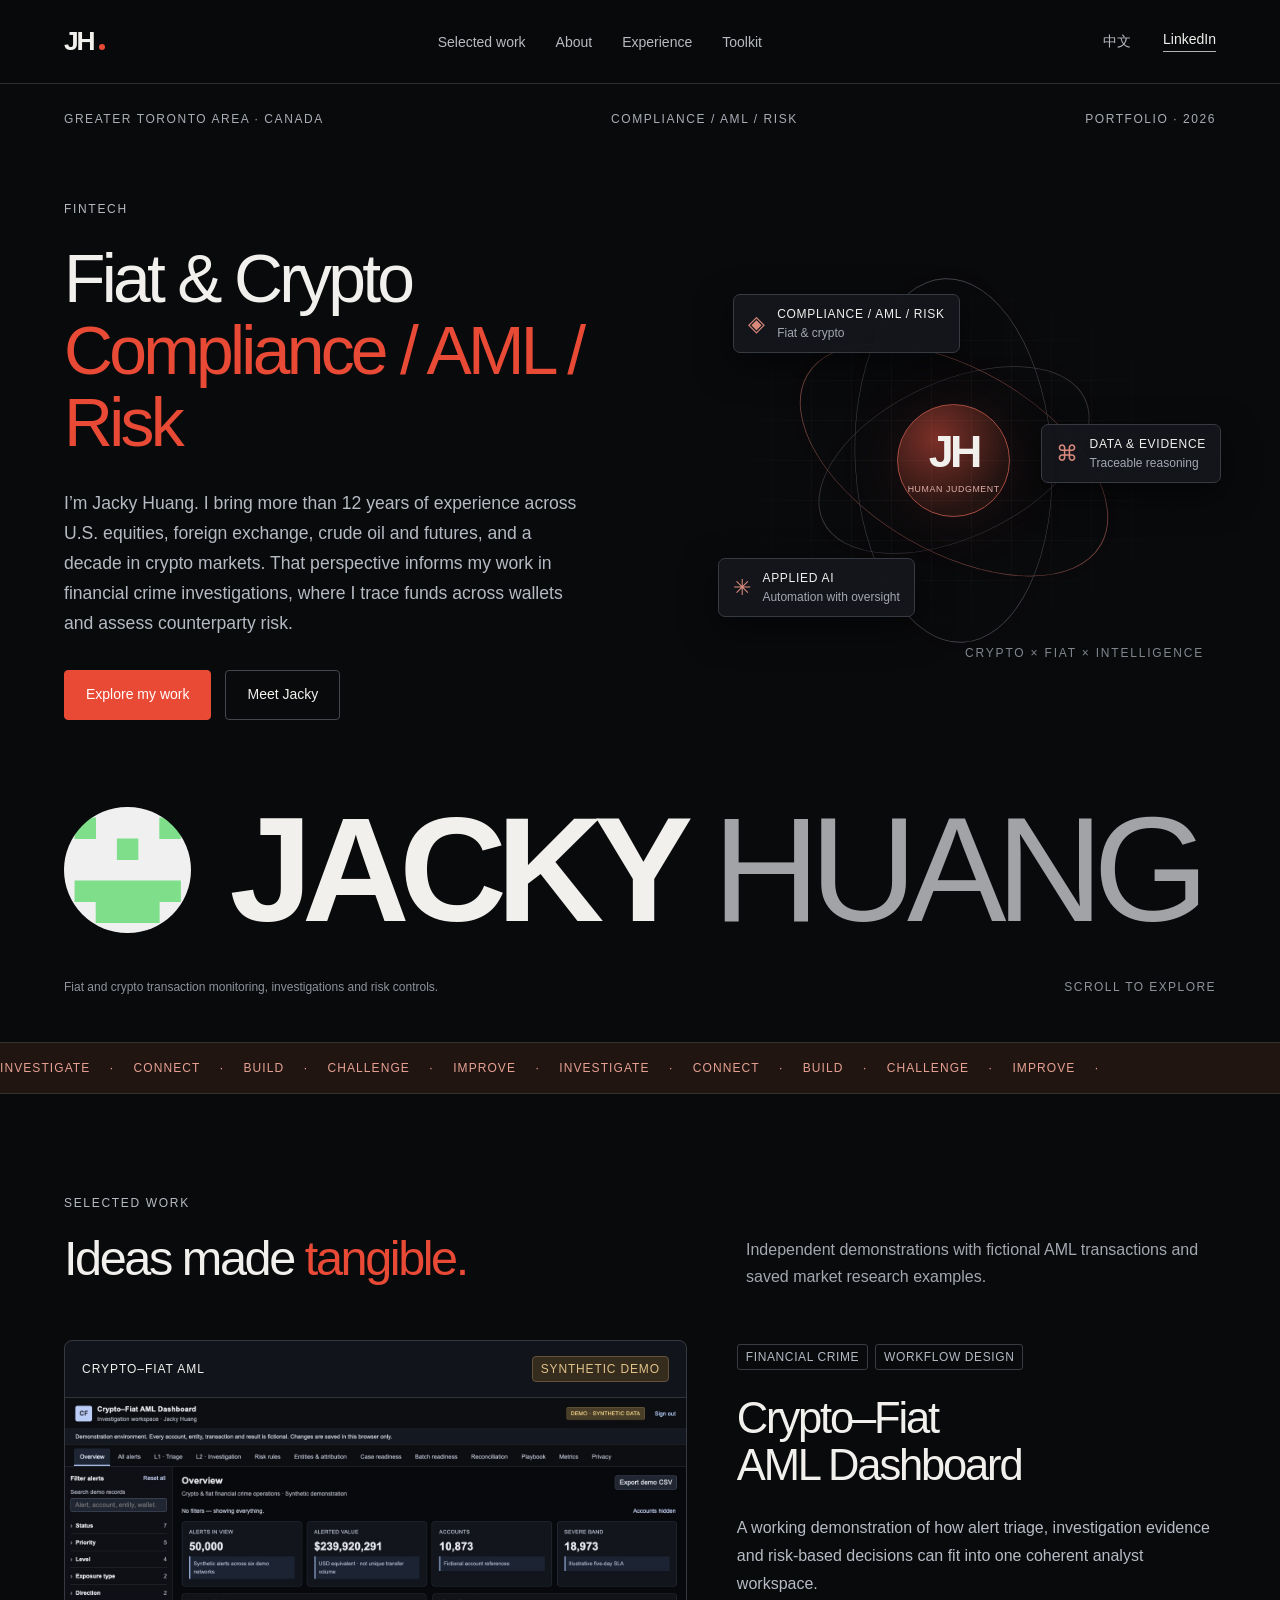
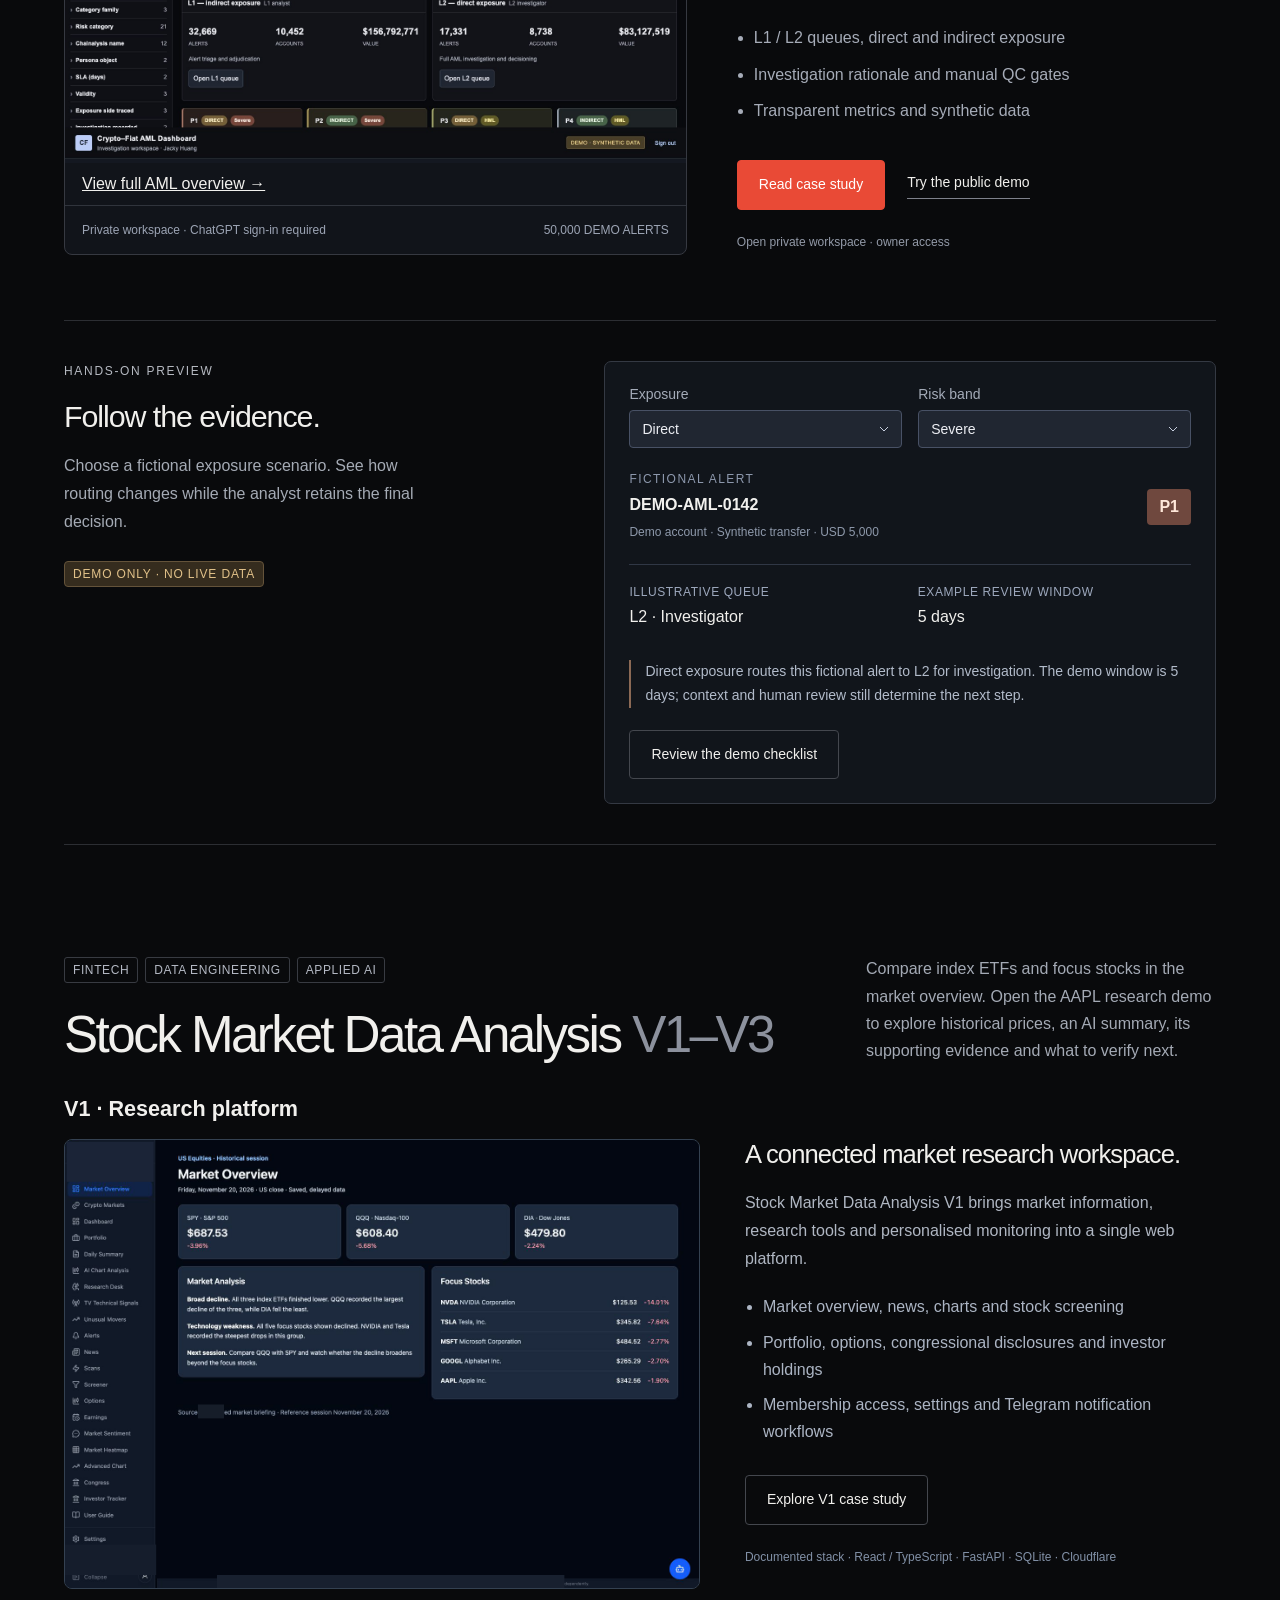
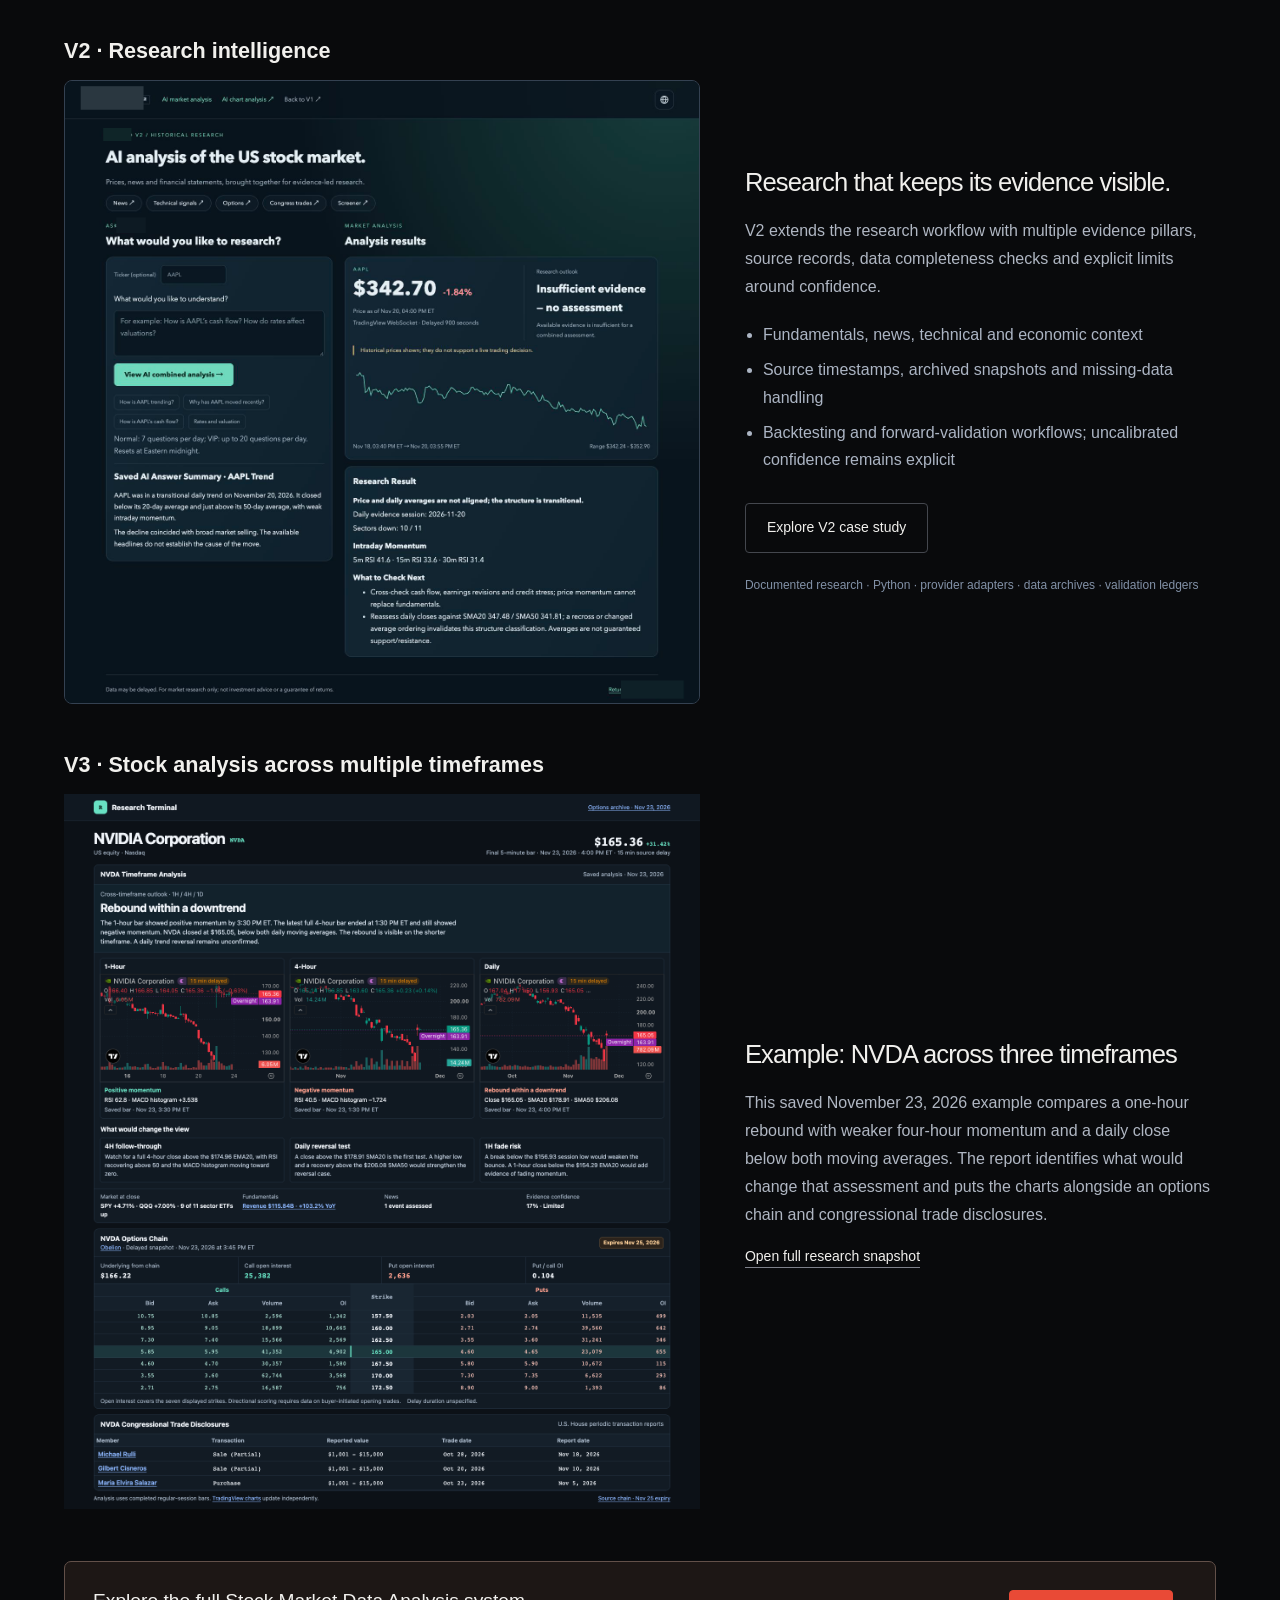
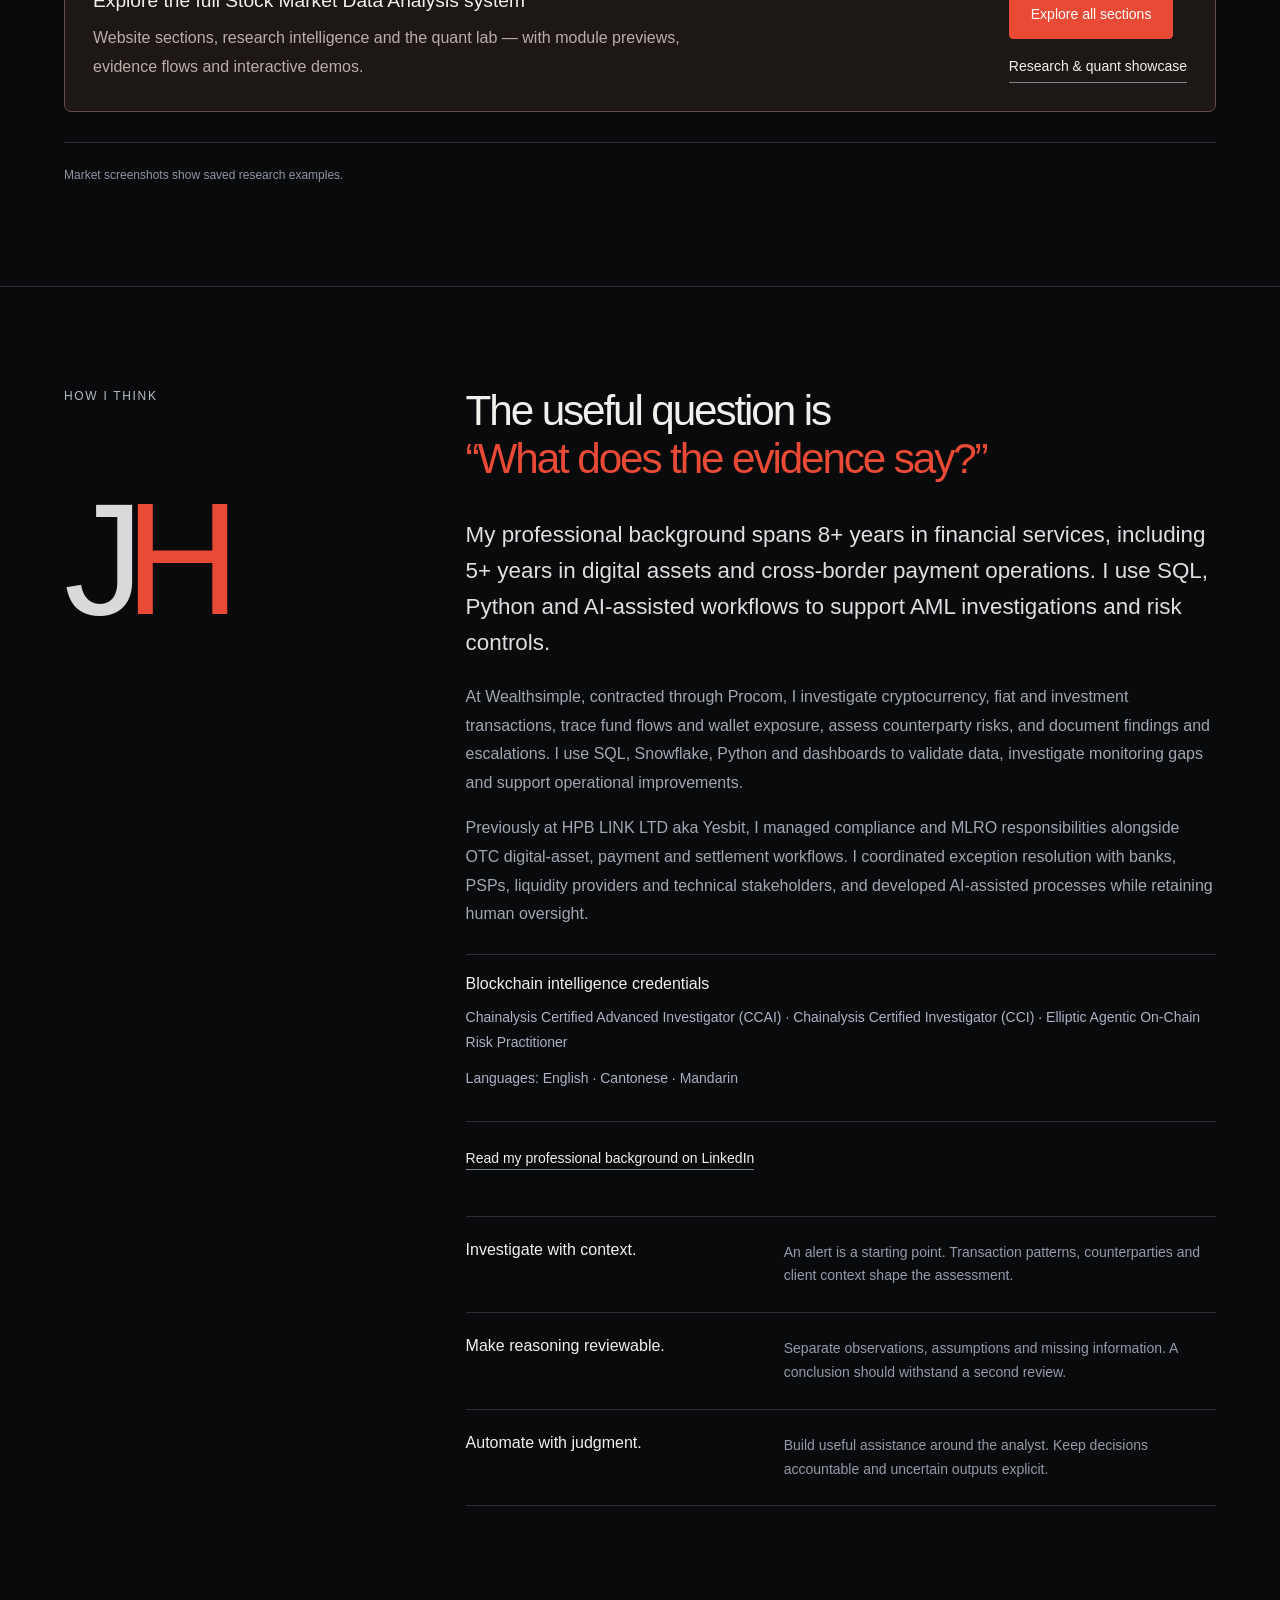
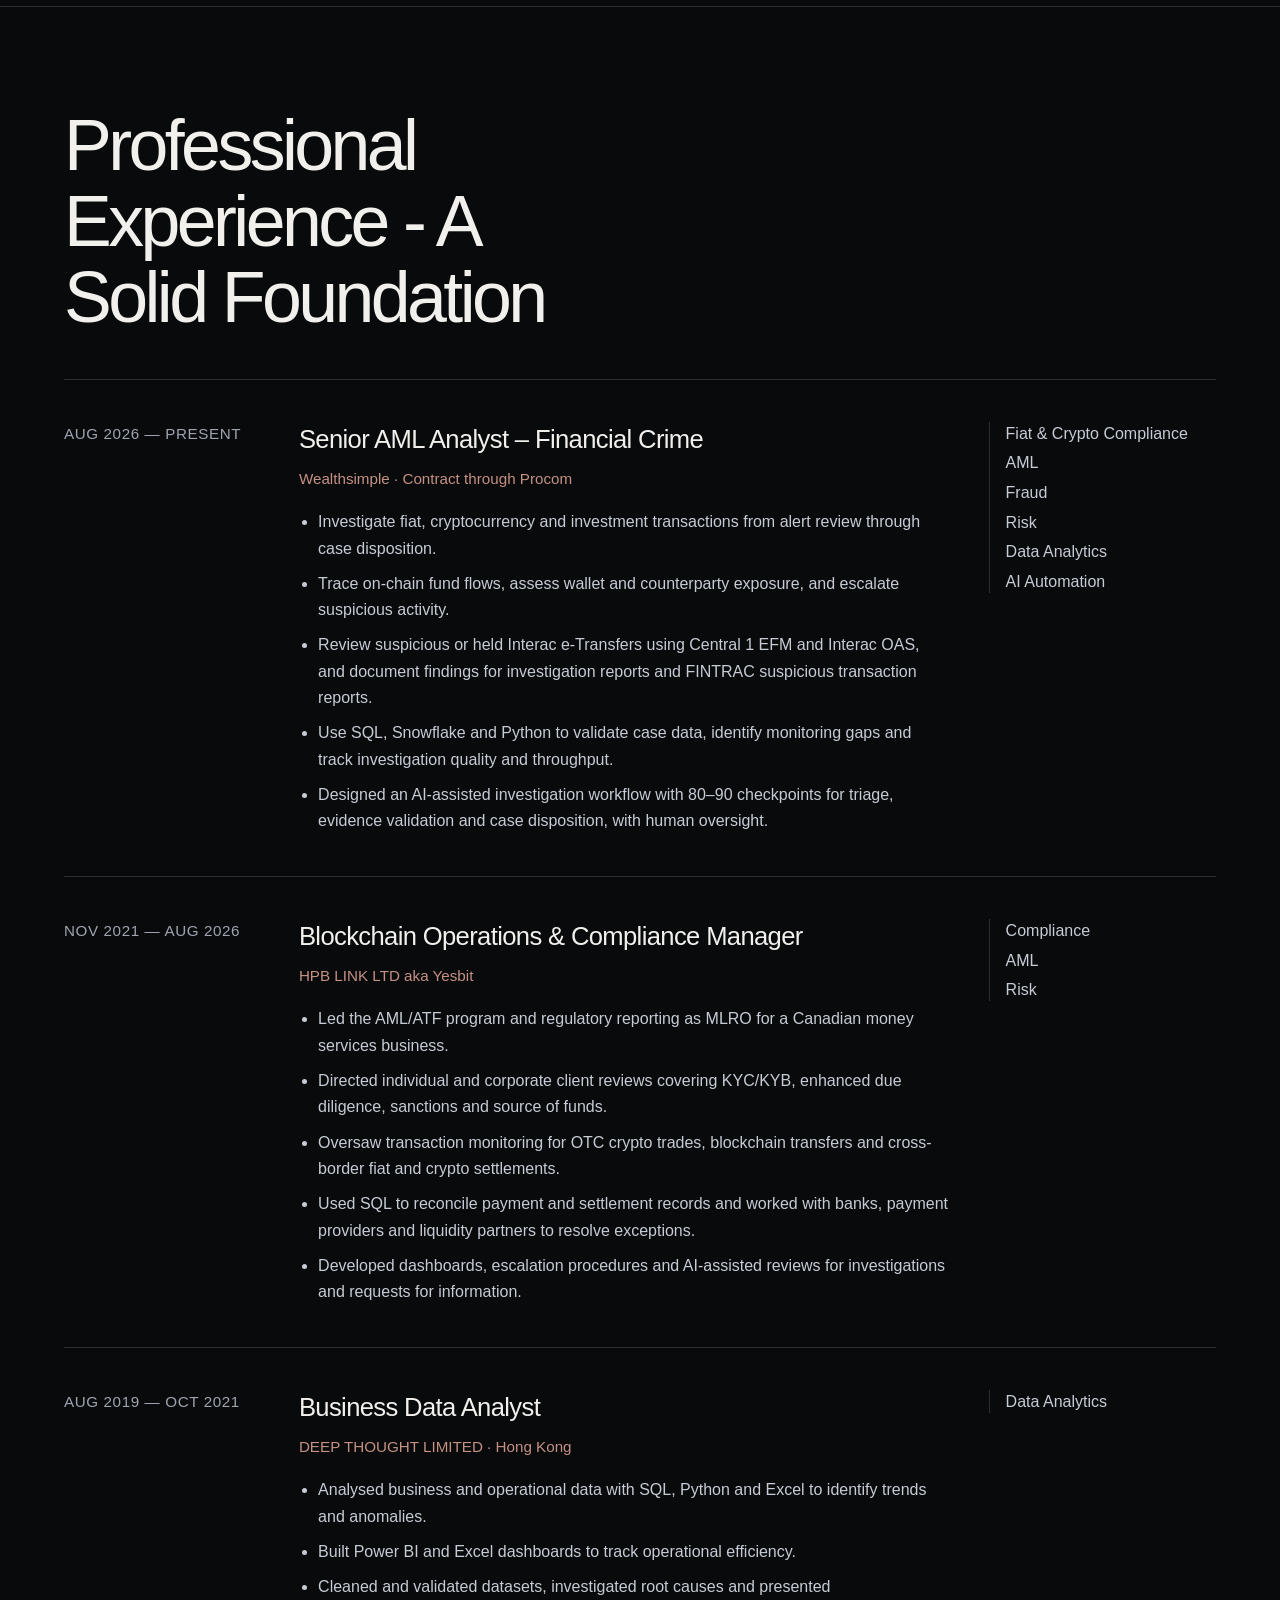
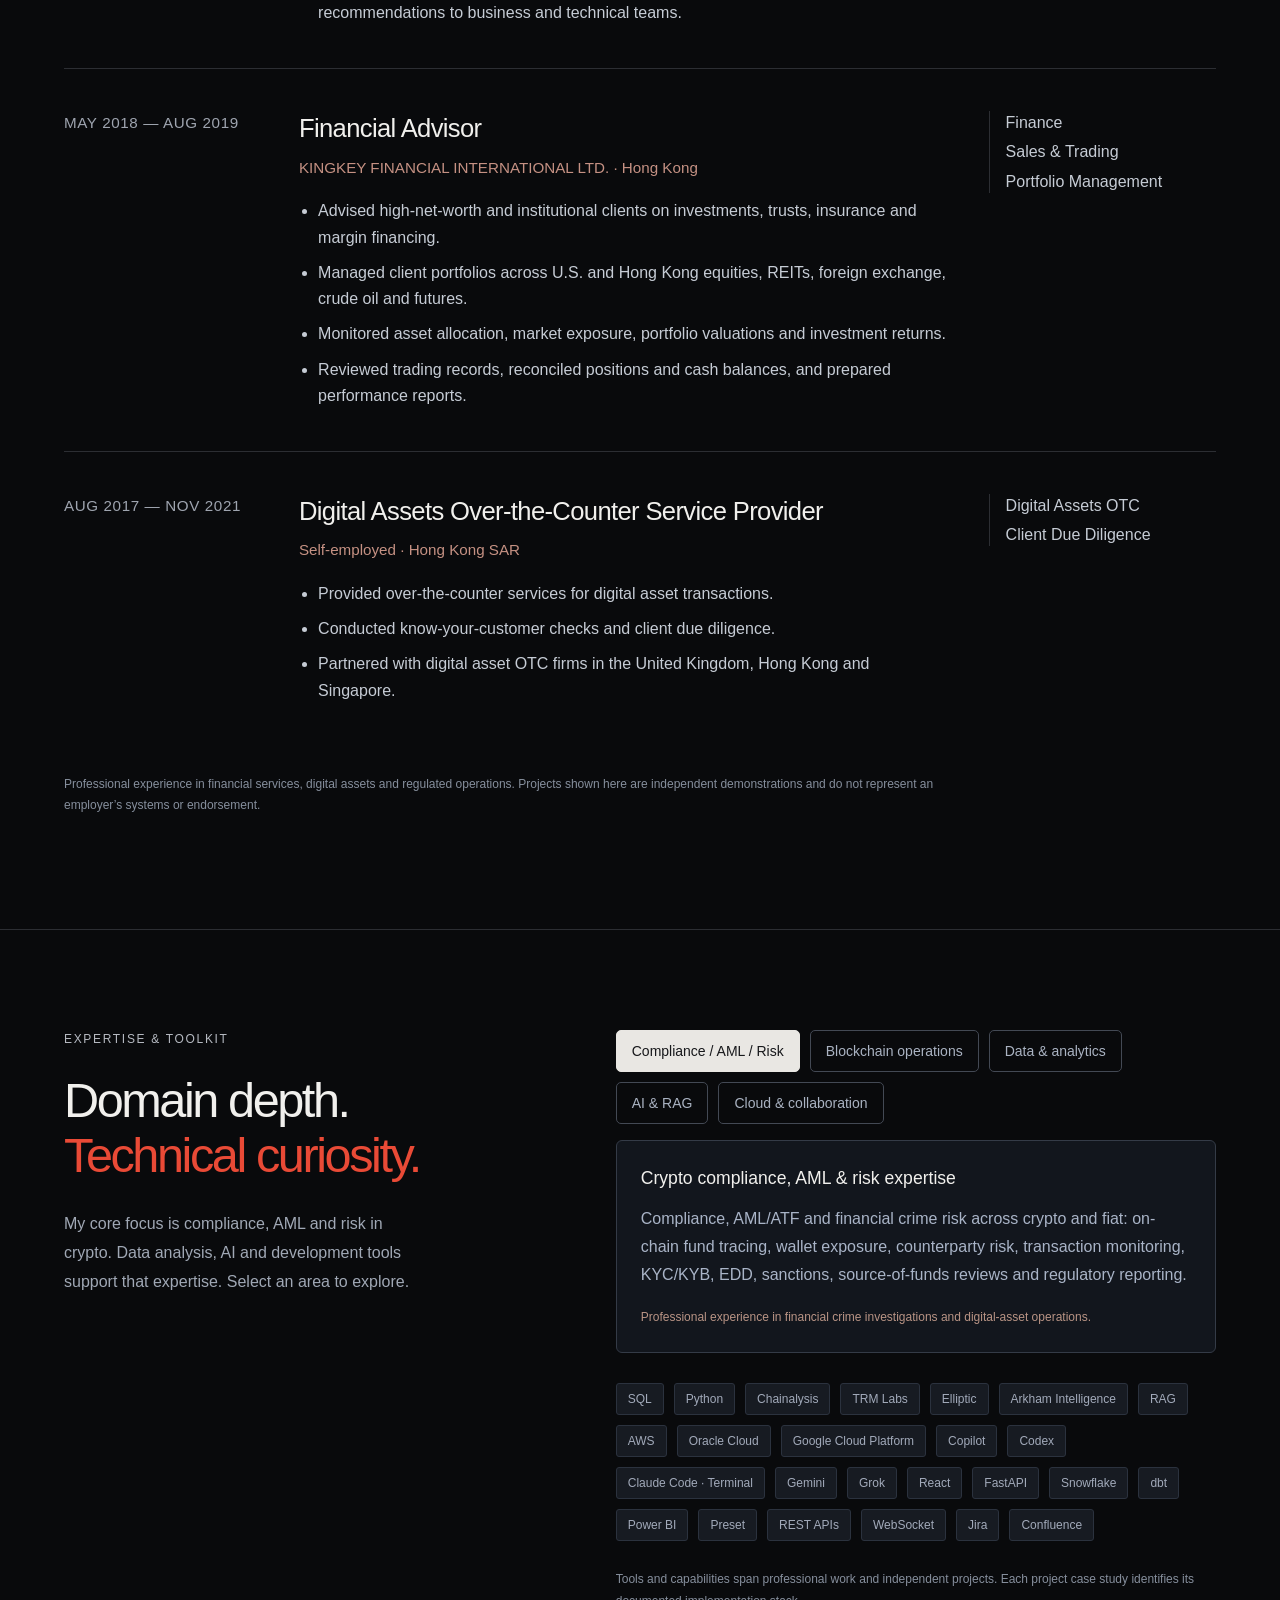
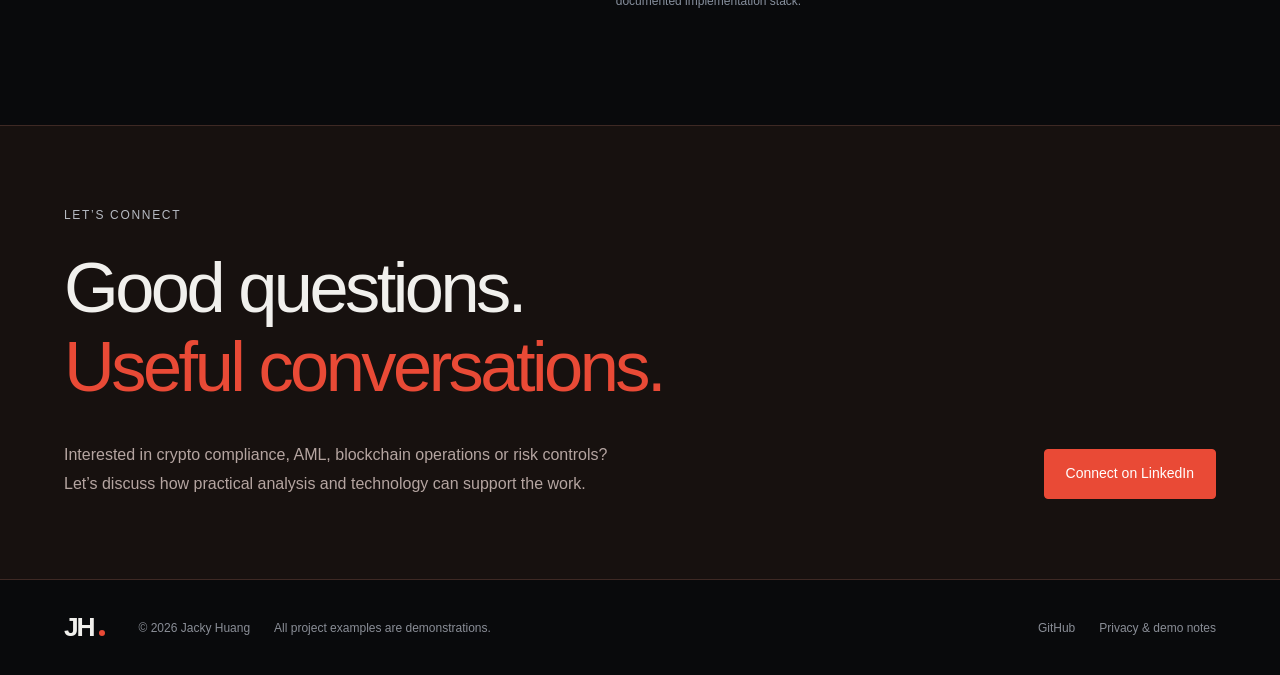
==== commit fd87a733: "Update Wealthsimple role title" ====
--- a/index.html
+++ b/index.html
@@ -7,7 +7,7 @@
 <div id="aml-demo" class="demo-section"><div class="demo-intro"><span class="eyebrow" data-i18n="handsOn">HANDS-ON PREVIEW</span><h3 data-i18n="demoTitle">Follow the evidence.</h3><p data-i18n="demoDescription">Choose a fictional exposure scenario. See how routing changes while the analyst retains the final decision.</p><span class="demo-chip">DEMO ONLY · NO LIVE DATA</span></div><div class="interactive-demo"><div class="demo-controls"><label><span data-i18n="exposureLabel">Exposure</span><select id="demo-exposure"><option value="DIRECT">Direct</option><option value="INDIRECT">Indirect</option></select></label><label><span data-i18n="severityLabel">Risk band</span><select id="demo-band"><option value="Severe">Severe</option><option value="HML">HML</option></select></label></div><div class="demo-record"><div><span class="record-label">FICTIONAL ALERT</span><strong>DEMO-AML-0142</strong><small>Demo account · Synthetic transfer · USD 5,000</small></div><span id="demo-priority" class="priority-badge">P1</span></div><div class="demo-route"><div><small data-i18n="queueLabel">ILLUSTRATIVE QUEUE</small><strong id="demo-queue">L2 · Investigator</strong></div><div><small data-i18n="slaLabel">EXAMPLE REVIEW WINDOW</small><strong id="demo-sla">5 days</strong></div></div><p id="demo-explanation" class="demo-explanation"></p><button class="button secondary" id="demo-review" data-i18n="reviewDemo">Review the demo checklist</button><div id="demo-checklist" hidden><div class="demo-checklist"><label><input type="checkbox"> <span data-i18n="check1">Transaction context reviewed</span></label><label><input type="checkbox"> <span data-i18n="check2">Evidence and rationale recorded</span></label><label><input type="checkbox"> <span data-i18n="check3">Human reviewer assigned</span></label></div><p id="demo-check-status" role="status"></p></div></div></div>
 <article class="market-project"><div class="market-heading"><div><div class="tags"><span>FINTECH</span><span>DATA ENGINEERING</span><span>APPLIED AI</span></div><h3>Stock Market Data Analysis <span>V1–V3</span></h3></div><p data-i18n="marketIntro">Compare index ETFs and focus stocks in the market overview. Open the AAPL research demo to explore historical prices, an AI summary, its supporting evidence and what to verify next.</p></div><section class="market-version" aria-labelledby="v1-heading"><h4 id="v1-heading" data-i18n="v1Heading">V1 · Research platform</h4><div class="market-content"><div id="v1-image" class="terminal"></div><div id="v1-details" class="market-details"></div></div></section><section class="market-version" aria-labelledby="v2-heading"><h4 id="v2-heading" data-i18n="v2Heading">V2 · Research intelligence</h4><div class="market-content"><div id="v2-image" class="terminal"></div><div id="v2-details" class="market-details"></div></div></section><section class="market-version" id="market-v3" aria-labelledby="v3-heading"><h4 id="v3-heading" data-i18n="v3Heading">V3 · Stock analysis across multiple timeframes</h4><div class="market-content"><a href="assets/market-v3.png"><img src="assets/market-v3.png" width="1500" height="1686" style="width:100%;height:auto" loading="lazy" alt="NVDA research demo showing hourly, four-hour and daily charts, an options chain and congressional trade disclosures"></a><div class="market-details"><h4 data-i18n="v3Title">Example: NVDA across three timeframes</h4><p data-i18n="v3Copy">This saved November 23, 2026 example compares a one-hour rebound with weaker four-hour momentum and a daily close below both moving averages. The report identifies what would change that assessment and puts the charts alongside an options chain and congressional trade disclosures.</p><a class="text-link" href="assets/market-v3.png" data-i18n="v3Open">Open full research snapshot</a></div></div></section><div class="market-showcase-callout"><div><h4 data-i18n="marketExploreHeading">Explore the full Stock Market Data Analysis system</h4><p data-i18n="marketExploreCopy">Website sections, research intelligence and the quant lab — with module previews, evidence flows and interactive demos.</p></div><div class="project-links"><a class="button primary" href="market.html" data-i18n="marketExplore">Explore all sections</a><a class="text-link" href="market.html#research" data-i18n="marketQuant">Research & quant showcase</a></div></div><div class="market-footer"><span data-i18n="marketFoot">Market screenshots show saved research examples.</span></div></article></section>
 <section id="about" class="section about"><div class="about-label"><p class="eyebrow" data-i18n="aboutEyebrow">HOW I THINK</p><div class="about-monogram" aria-hidden="true">J<span>H</span></div></div><div class="about-copy"><h2 data-i18n="aboutTitle">The useful question is<br><em>“What does the evidence say?”</em></h2><p class="about-lead" data-i18n="aboutLead">My professional background spans 8+ years in financial services, including 5+ years in digital assets and cross-border payment operations. I use SQL, Python and AI-assisted workflows to support AML investigations and risk controls.</p><p data-i18n="aboutBody">At Wealthsimple, contracted through Procom, I investigate cryptocurrency, fiat and investment transactions, trace fund flows and wallet exposure, assess counterparty risks, and document findings and escalations. I use SQL, Snowflake, Python and dashboards to validate data, investigate monitoring gaps and support operational improvements.</p><p data-i18n="aboutBody2">Previously at HPB LINK LTD aka Yesbit, I managed compliance and MLRO responsibilities alongside OTC digital-asset, payment and settlement workflows. I coordinated exception resolution with banks, PSPs, liquidity providers and technical stakeholders, and developed AI-assisted processes while retaining human oversight.</p><div class="profile-credentials"><h3 data-i18n="credentialsHeading">Blockchain intelligence credentials</h3><p data-i18n="credentialsCopy">Chainalysis Certified Advanced Investigator (CCAI) · Chainalysis Certified Investigator (CCI) · Elliptic Agentic On-Chain Risk Practitioner</p><p data-i18n="profileLanguages">Languages: English · Cantonese · Mandarin</p></div><a class="text-link" href="https://www.linkedin.com/in/jacky-huang-ca/" target="_blank" rel="noopener noreferrer" data-i18n="profileSource">Read my professional background on LinkedIn</a><div class="principles"><div><strong data-i18n="principle1">Investigate with context.</strong><p data-i18n="principle1body">An alert is a starting point. Transaction patterns, counterparties and client context shape the assessment.</p></div><div><strong data-i18n="principle2">Make reasoning reviewable.</strong><p data-i18n="principle2body">Separate observations, assumptions and missing information. A conclusion should withstand a second review.</p></div><div><strong data-i18n="principle3">Automate with judgment.</strong><p data-i18n="principle3body">Build useful assistance around the analyst. Keep decisions accountable and uncertain outputs explicit.</p></div></div></div></section>
-<section id="experience" class="section experience"><div class="section-heading"><h2 data-i18n="experienceTitle">Professional Experience - A Solid Foundation</h2></div><div class="experience-list"><article><div class="experience-date">AUG 2026 — PRESENT</div><div><h3>Senior AML Analyst – Financial Crime Investigator</h3><p class="company">Wealthsimple · Contract through Procom</p><ul class="role-points"><li data-i18n="role0Point0">Investigate fiat, cryptocurrency and investment transactions from alert review through case disposition.</li><li data-i18n="role0Point1">Trace on-chain fund flows, assess wallet and counterparty exposure, and escalate suspicious activity.</li><li data-i18n="role0Point2">Review suspicious or held Interac e-Transfers using Central 1 EFM and Interac OAS, and document findings for investigation reports and FINTRAC suspicious transaction reports.</li><li data-i18n="role0Point3">Use SQL, Snowflake and Python to validate case data, identify monitoring gaps and track investigation quality and throughput.</li><li data-i18n="role0Point4">Designed an AI-assisted investigation workflow with 80–90 checkpoints for triage, evidence validation and case disposition, with human oversight.</li></ul></div><ul class="role-focus" aria-label="Areas of expertise"><li>Fiat &amp; Crypto Compliance</li><li>AML</li><li>Fraud</li><li>Risk</li><li>Data Analytics</li><li>AI Automation</li></ul></article>
+<section id="experience" class="section experience"><div class="section-heading"><h2 data-i18n="experienceTitle">Professional Experience - A Solid Foundation</h2></div><div class="experience-list"><article><div class="experience-date">AUG 2026 — PRESENT</div><div><h3>Senior AML Analyst – Financial Crime</h3><p class="company">Wealthsimple · Contract through Procom</p><ul class="role-points"><li data-i18n="role0Point0">Investigate fiat, cryptocurrency and investment transactions from alert review through case disposition.</li><li data-i18n="role0Point1">Trace on-chain fund flows, assess wallet and counterparty exposure, and escalate suspicious activity.</li><li data-i18n="role0Point2">Review suspicious or held Interac e-Transfers using Central 1 EFM and Interac OAS, and document findings for investigation reports and FINTRAC suspicious transaction reports.</li><li data-i18n="role0Point3">Use SQL, Snowflake and Python to validate case data, identify monitoring gaps and track investigation quality and throughput.</li><li data-i18n="role0Point4">Designed an AI-assisted investigation workflow with 80–90 checkpoints for triage, evidence validation and case disposition, with human oversight.</li></ul></div><ul class="role-focus" aria-label="Areas of expertise"><li>Fiat &amp; Crypto Compliance</li><li>AML</li><li>Fraud</li><li>Risk</li><li>Data Analytics</li><li>AI Automation</li></ul></article>
 <article><div class="experience-date">NOV 2021 — AUG 2026</div><div><h3>Blockchain Operations &amp; Compliance Manager</h3><p class="company">HPB LINK LTD aka Yesbit</p><ul class="role-points"><li data-i18n="role1Point0">Led the AML/ATF program and regulatory reporting as MLRO for a Canadian money services business.</li><li data-i18n="role1Point1">Directed individual and corporate client reviews covering KYC/KYB, enhanced due diligence, sanctions and source of funds.</li><li data-i18n="role1Point2">Oversaw transaction monitoring for OTC crypto trades, blockchain transfers and cross-border fiat and crypto settlements.</li><li data-i18n="role1Point3">Used SQL to reconcile payment and settlement records and worked with banks, payment providers and liquidity partners to resolve exceptions.</li><li data-i18n="role1Point4">Developed dashboards, escalation procedures and AI-assisted reviews for investigations and requests for information.</li></ul></div><ul class="role-focus" aria-label="Areas of expertise"><li>Compliance</li><li>AML</li><li>Risk</li></ul></article>
 <article><div class="experience-date">AUG 2019 — OCT 2021</div><div><h3>Business Data Analyst</h3><p class="company">DEEP THOUGHT LIMITED · Hong Kong</p><ul class="role-points"><li data-i18n="role2Point0">Analysed business and operational data with SQL, Python and Excel to identify trends and anomalies.</li><li data-i18n="role2Point1">Built Power BI and Excel dashboards to track operational efficiency.</li><li data-i18n="role2Point2">Cleaned and validated datasets, investigated root causes and presented recommendations to business and technical teams.</li></ul></div><ul class="role-focus" aria-label="Areas of expertise"><li>Data Analytics</li></ul></article>
 <article><div class="experience-date">MAY 2018 — AUG 2019</div><div><h3>Financial Advisor</h3><p class="company">KINGKEY FINANCIAL INTERNATIONAL LTD. · Hong Kong</p><ul class="role-points"><li data-i18n="role3Point0">Advised high-net-worth and institutional clients on investments, trusts, insurance and margin financing.</li><li data-i18n="role3Point1">Managed client portfolios across U.S. and Hong Kong equities, REITs, foreign exchange, crude oil and futures.</li><li data-i18n="role3Point2">Monitored asset allocation, market exposure, portfolio valuations and investment returns.</li><li data-i18n="role3Point3">Reviewed trading records, reconciled positions and cash balances, and prepared performance reports.</li></ul></div><ul class="role-focus" aria-label="Areas of expertise"><li>Finance</li><li>Sales &amp; Trading</li><li>Portfolio Management</li></ul></article>
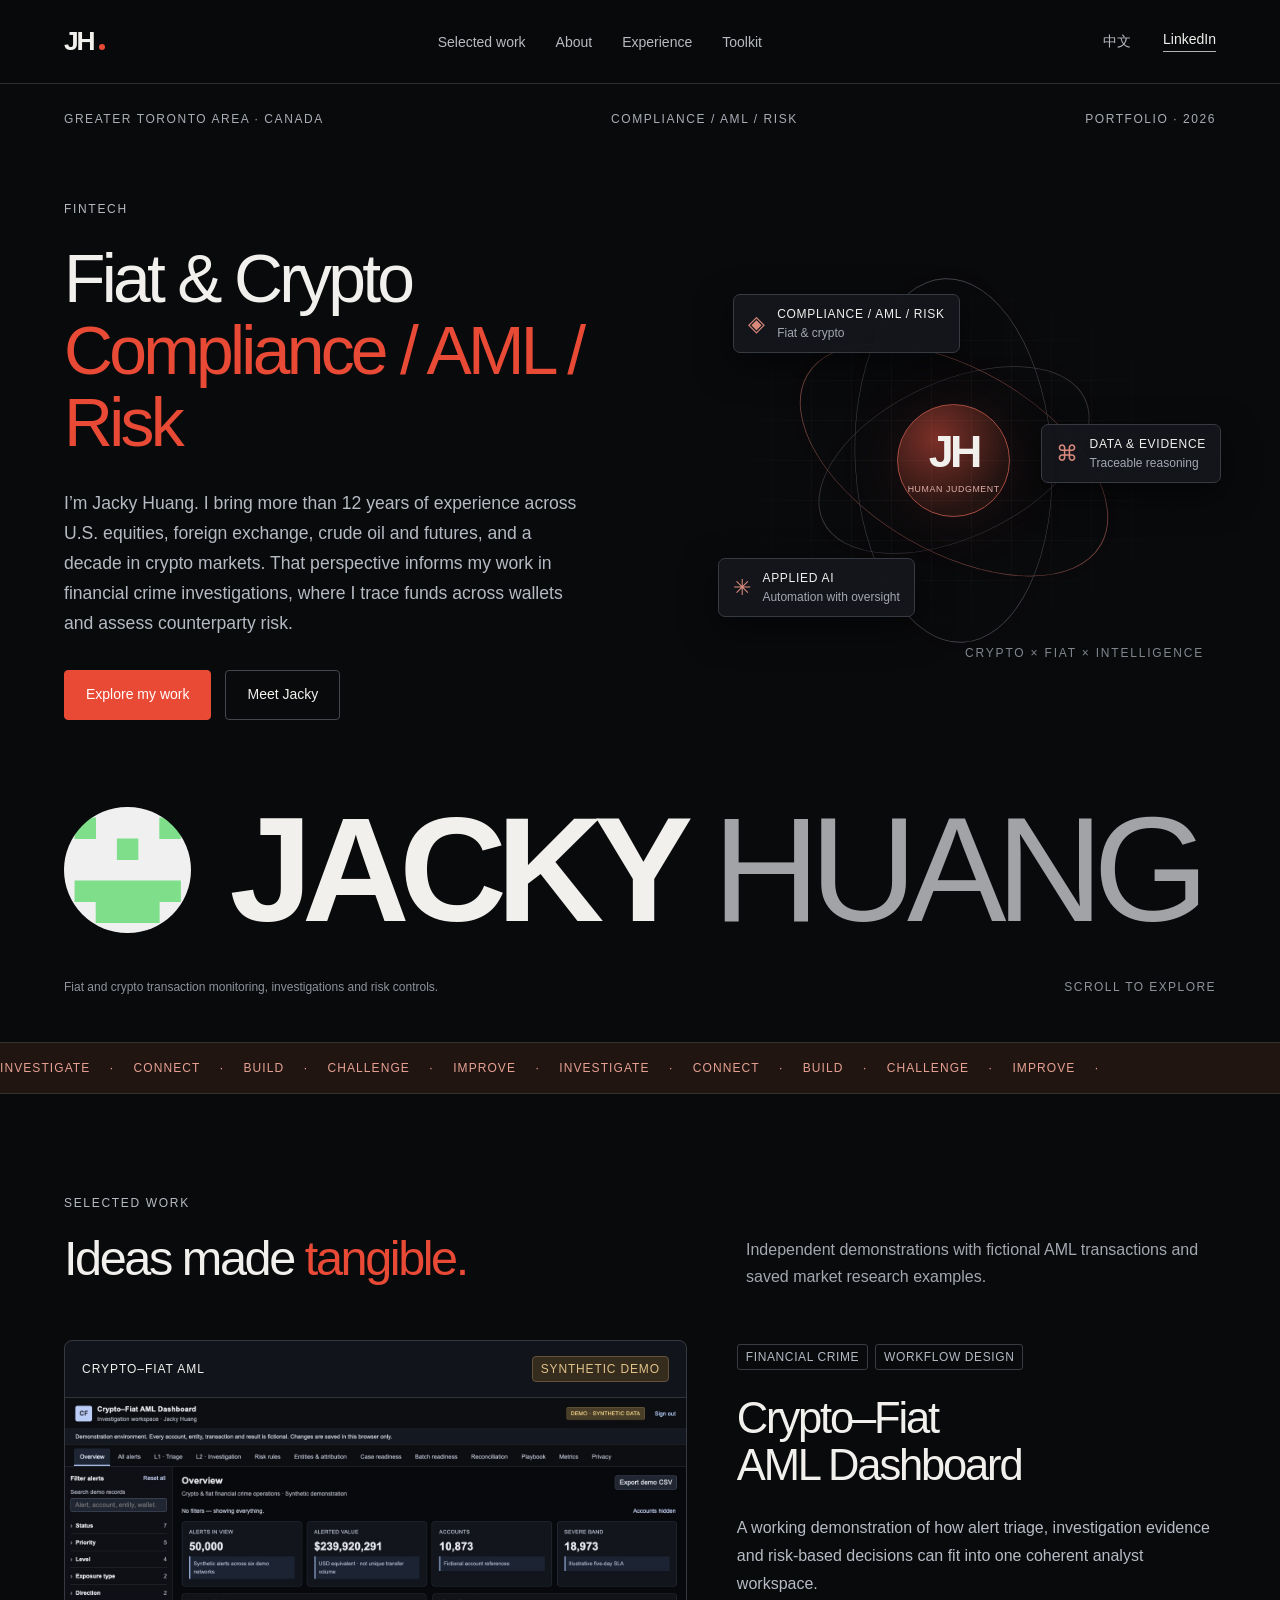
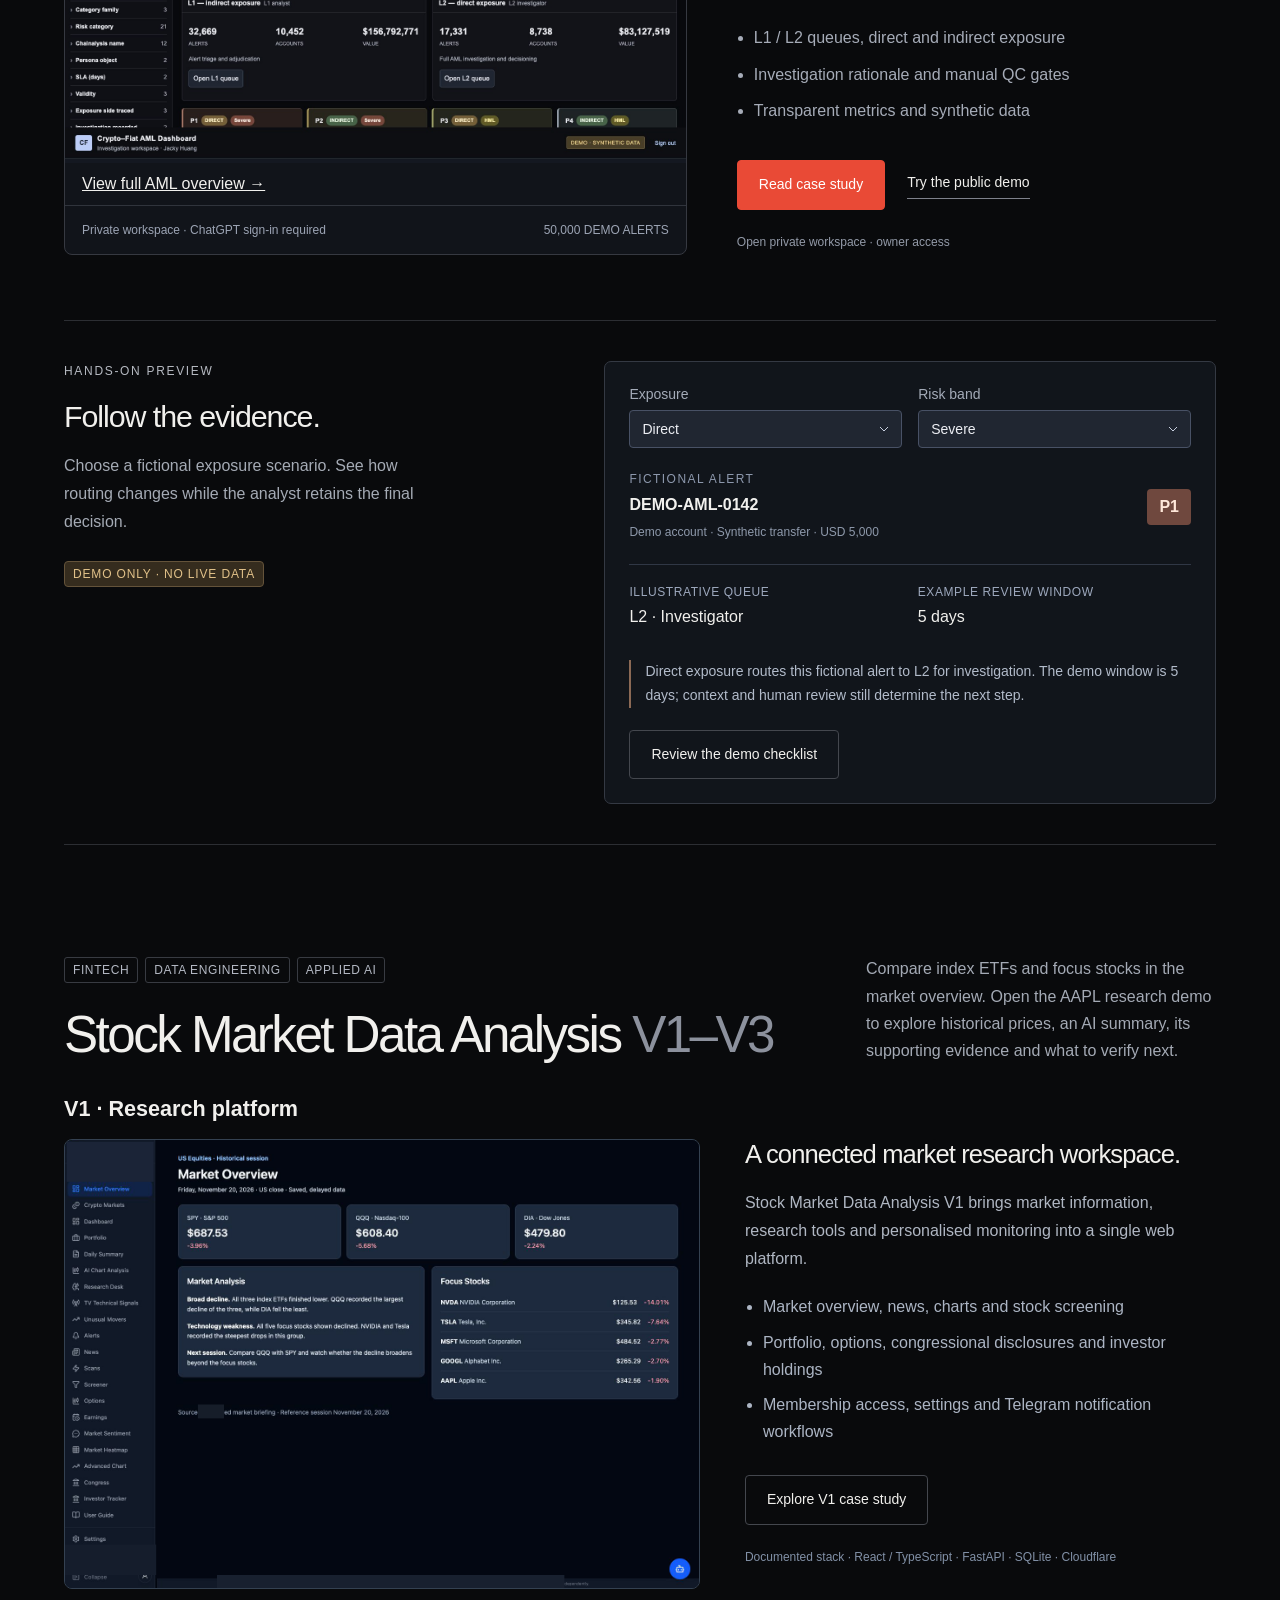
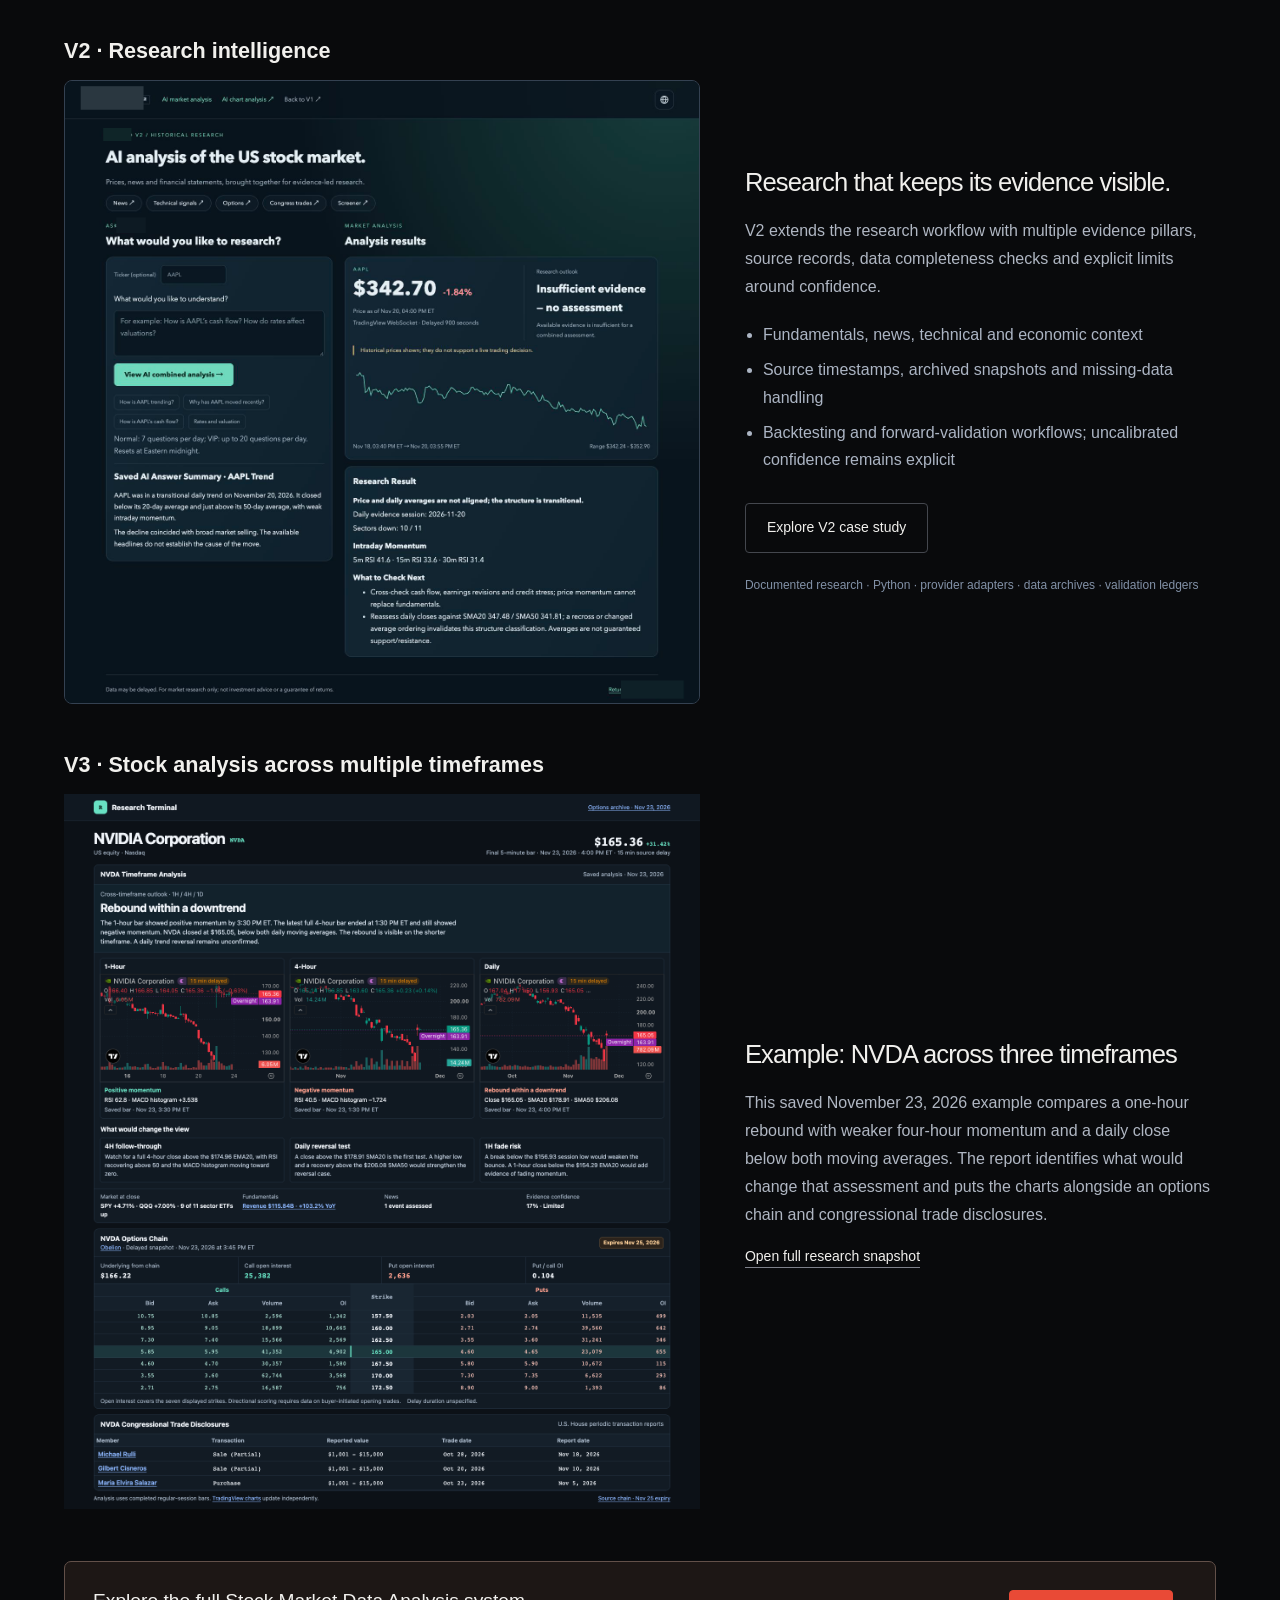
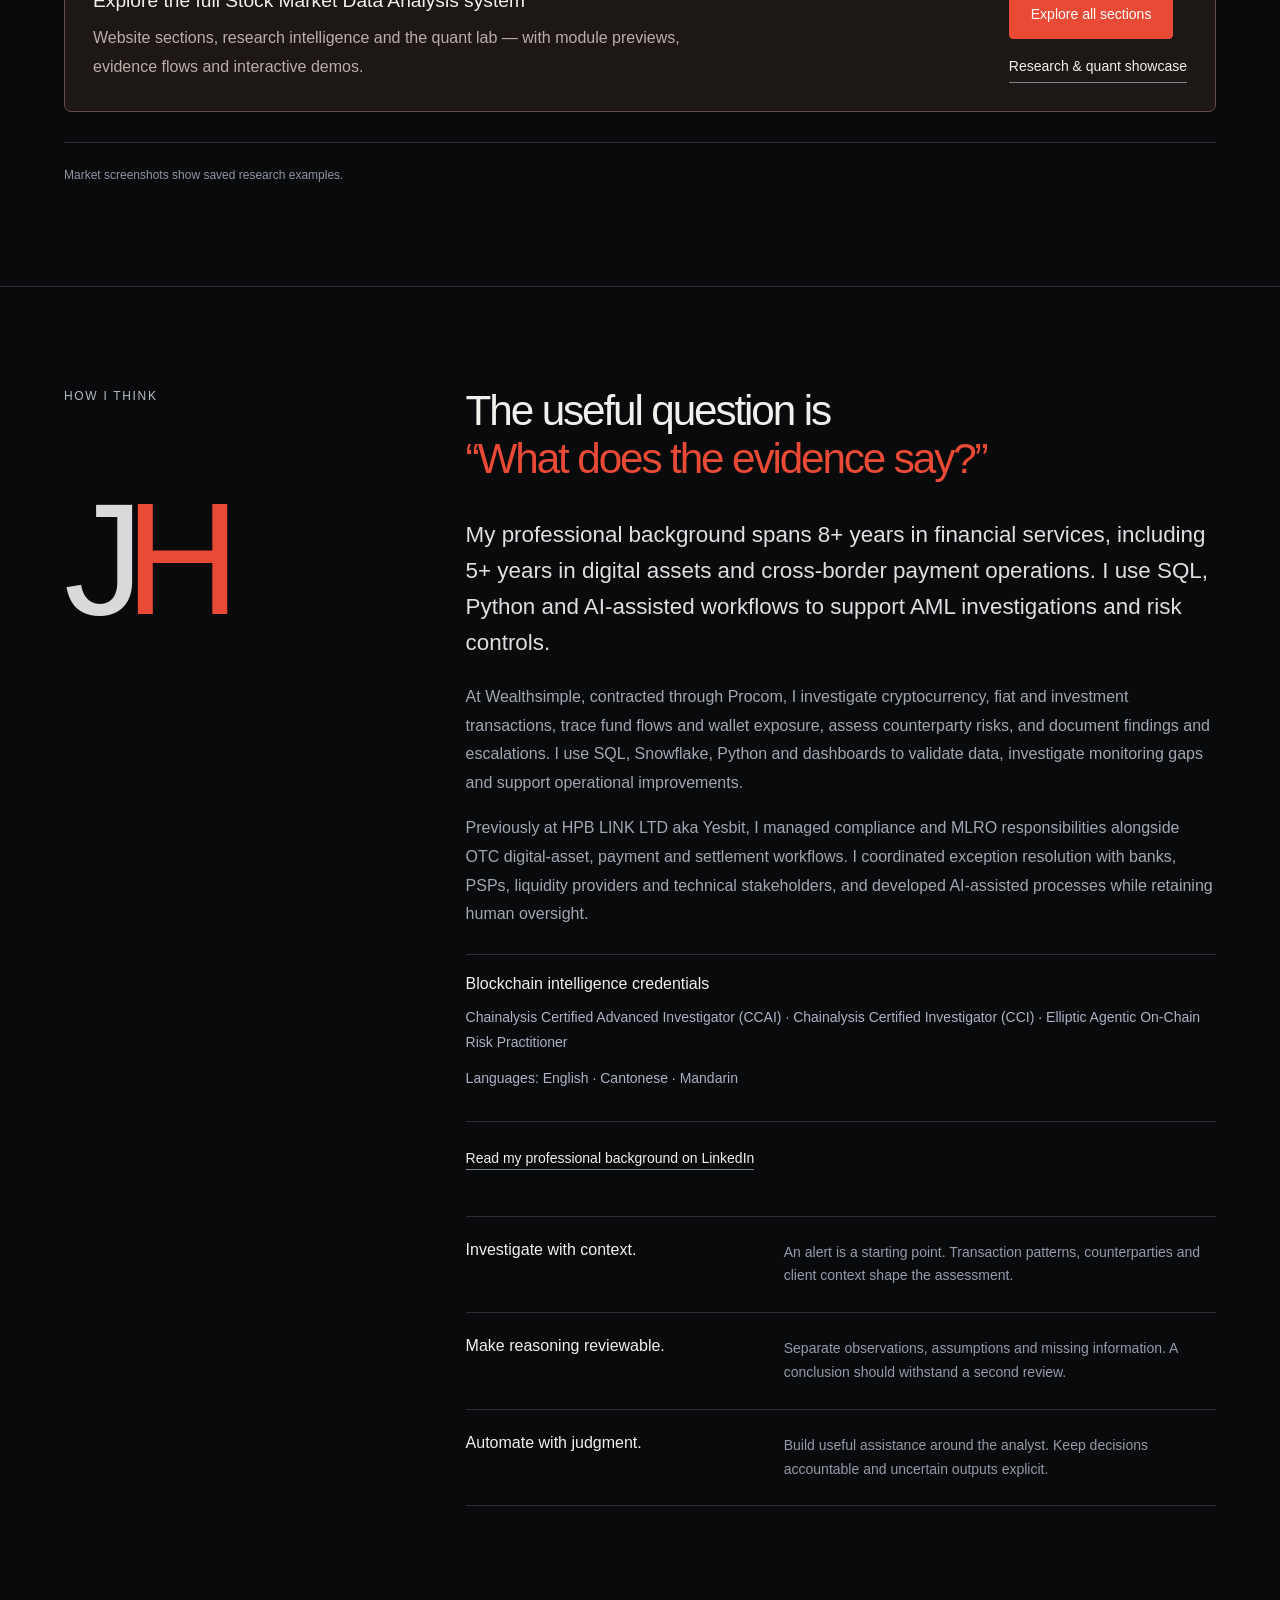
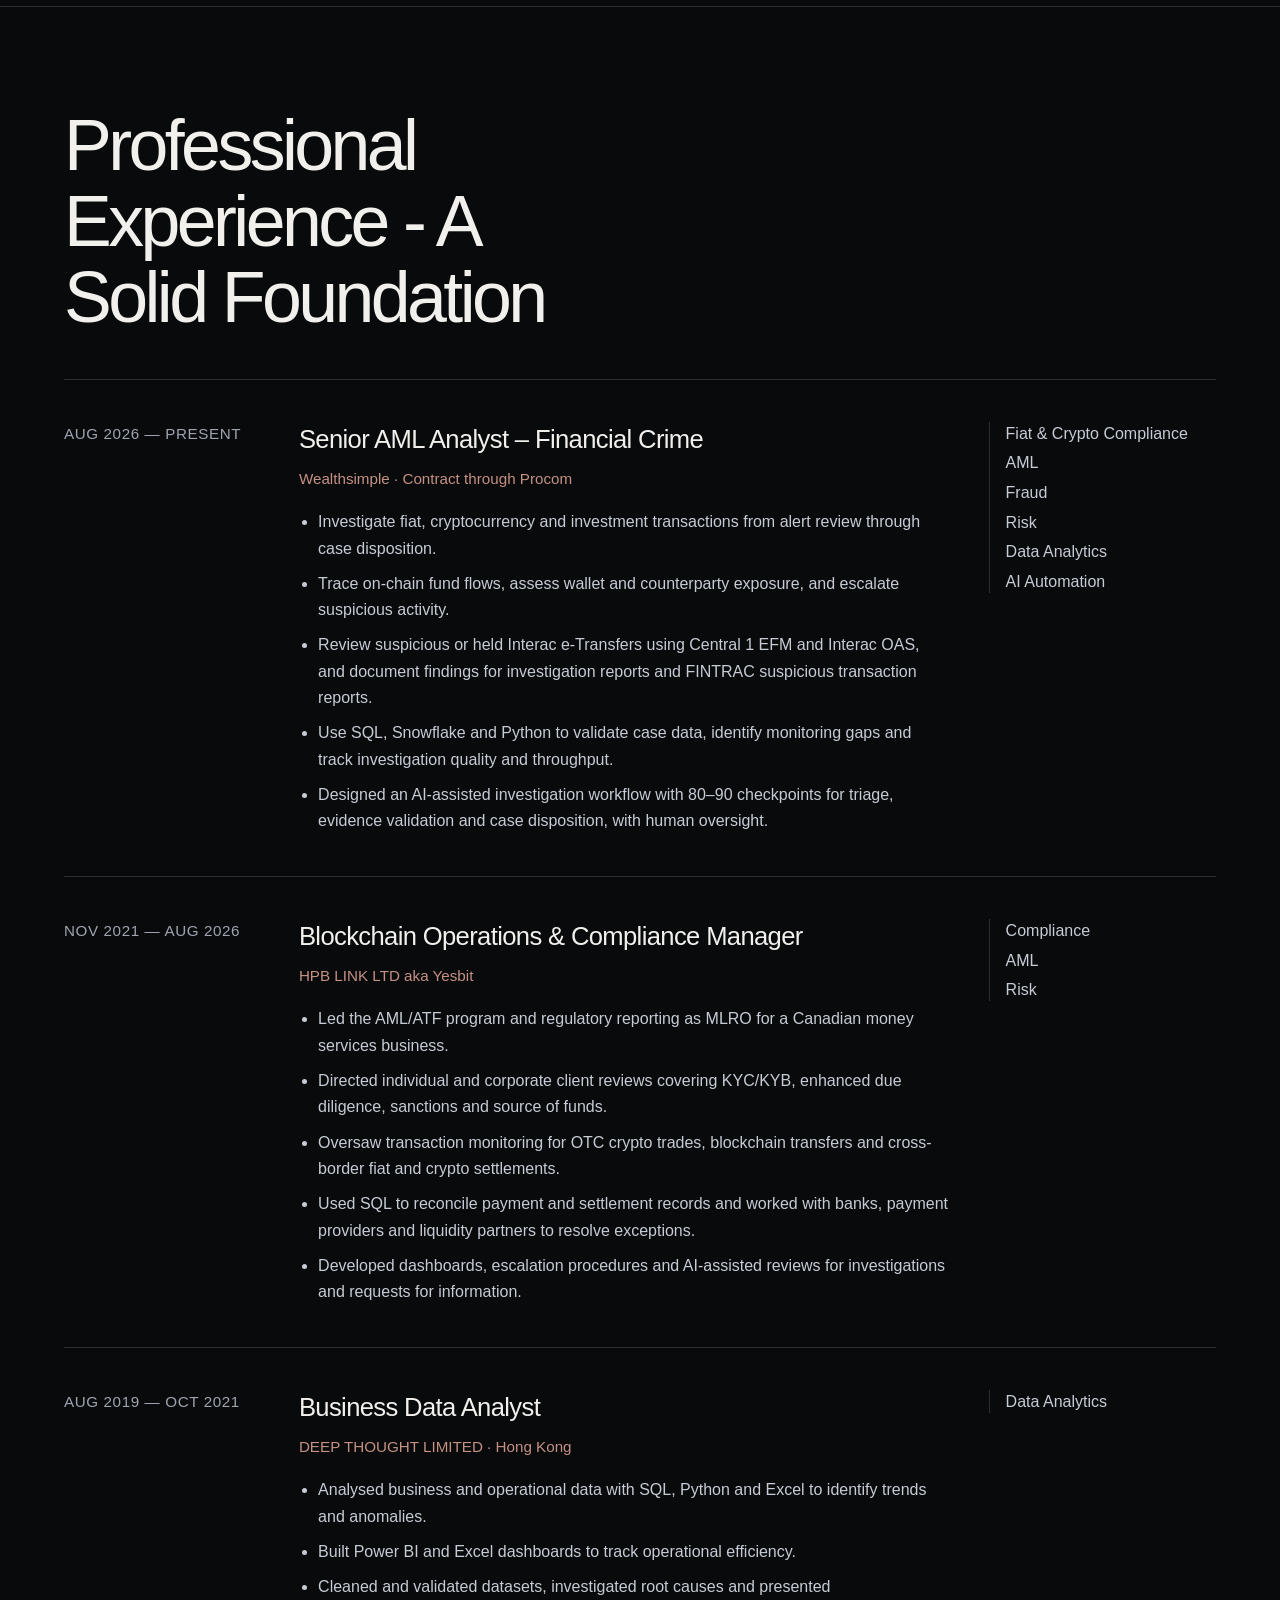
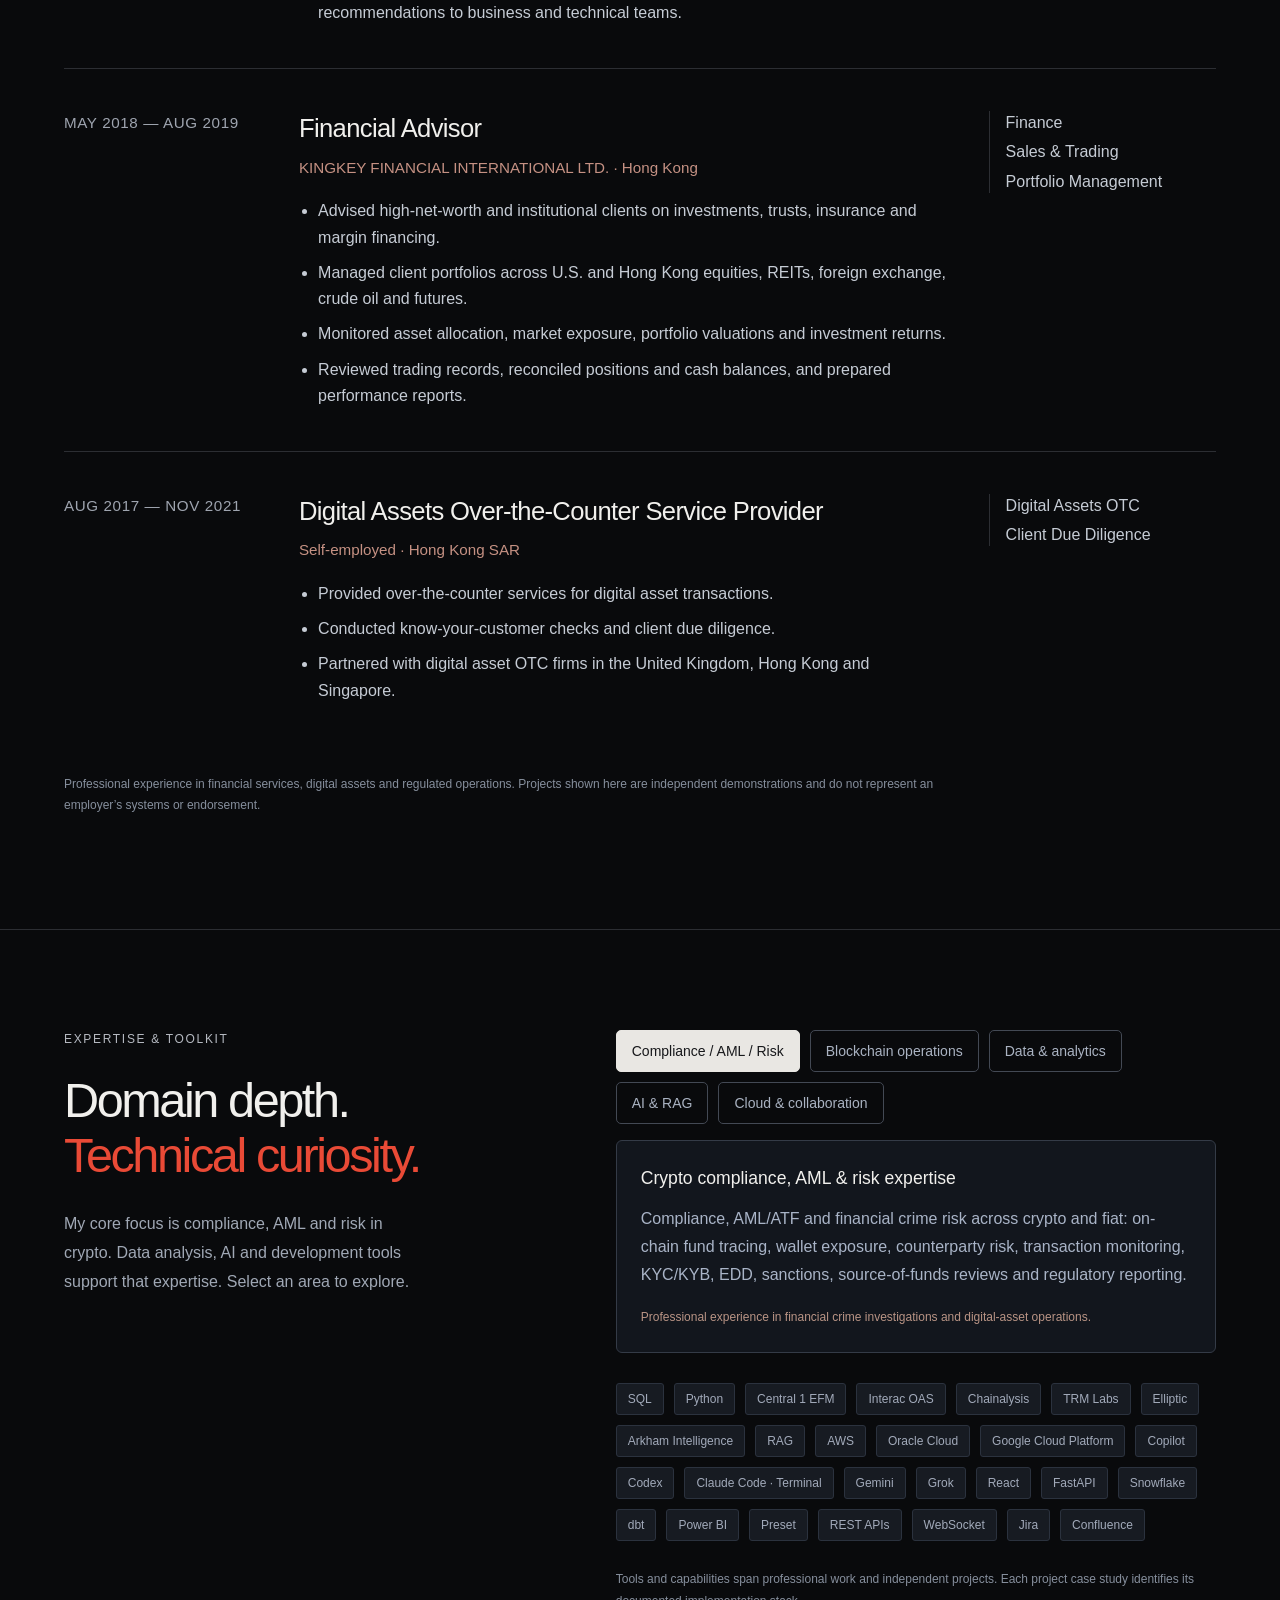
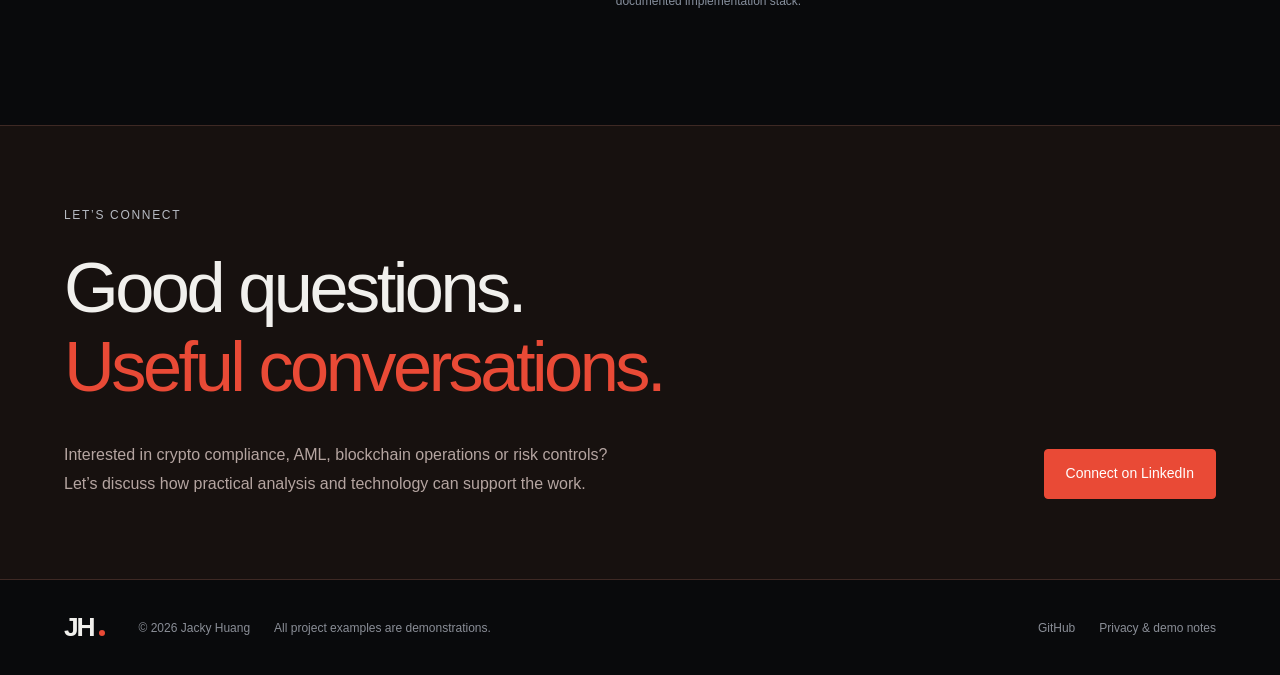
==== commit 82c51c8e: "Add Central 1 EFM and Interac OAS to toolkit" ====
--- a/index.html
+++ b/index.html
@@ -13,7 +13,7 @@
 <article><div class="experience-date">MAY 2018 — AUG 2019</div><div><h3>Financial Advisor</h3><p class="company">KINGKEY FINANCIAL INTERNATIONAL LTD. · Hong Kong</p><ul class="role-points"><li data-i18n="role3Point0">Advised high-net-worth and institutional clients on investments, trusts, insurance and margin financing.</li><li data-i18n="role3Point1">Managed client portfolios across U.S. and Hong Kong equities, REITs, foreign exchange, crude oil and futures.</li><li data-i18n="role3Point2">Monitored asset allocation, market exposure, portfolio valuations and investment returns.</li><li data-i18n="role3Point3">Reviewed trading records, reconciled positions and cash balances, and prepared performance reports.</li></ul></div><ul class="role-focus" aria-label="Areas of expertise"><li>Finance</li><li>Sales &amp; Trading</li><li>Portfolio Management</li></ul></article>
 <article><div class="experience-date">AUG 2017 — NOV 2021</div><div><h3>Digital Assets Over-the-Counter Service Provider</h3><p class="company">Self-employed · Hong Kong SAR</p><ul class="role-points"><li data-i18n="role4Point0">Provided over-the-counter services for digital asset transactions.</li><li data-i18n="role4Point1">Conducted know-your-customer checks and client due diligence.</li><li data-i18n="role4Point2">Partnered with digital asset OTC firms in the United Kingdom, Hong Kong and Singapore.</li></ul></div><ul class="role-focus" aria-label="Areas of expertise"><li>Digital Assets OTC</li><li>Client Due Diligence</li></ul></article>
 </div><p class="source-note" data-i18n="experienceSource">Professional experience in financial services, digital assets and regulated operations. Projects shown here are independent demonstrations and do not represent an employer’s systems or endorsement.</p></section>
-<section id="toolkit" class="section toolkit"><div class="toolkit-intro"><p class="eyebrow" data-i18n="toolkitEyebrow">EXPERTISE & TOOLKIT</p><h2 data-i18n="toolkitTitle">Domain depth.<br><em>Technical curiosity.</em></h2><p data-i18n="toolkitIntro">My core focus is compliance, AML and risk in crypto. Data analysis, AI and development tools support that expertise. Select an area to explore.</p></div><div class="toolkit-body"><div id="skill-buttons" class="skill-buttons" aria-label="Capabilities"></div><div id="skill-detail" class="skill-detail" aria-live="polite"></div><div class="tool-cloud" aria-label="Tools and technologies"><span>SQL</span><span>Python</span><span>Chainalysis</span><span>TRM Labs</span><span>Elliptic</span><span>Arkham Intelligence</span><span>RAG</span><span>AWS</span><span>Oracle Cloud</span><span>Google Cloud Platform</span><span>Copilot</span><span>Codex</span><span>Claude Code · Terminal</span><span>Gemini</span><span>Grok</span><span>React</span><span>FastAPI</span><span>Snowflake</span><span>dbt</span><span>Power BI</span><span>Preset</span><span>REST APIs</span><span>WebSocket</span><span>Jira</span><span>Confluence</span></div><p class="source-note" data-i18n="toolsSource">Tools and capabilities span professional work and independent projects. Each project case study identifies its documented implementation stack.</p></div></section>
+<section id="toolkit" class="section toolkit"><div class="toolkit-intro"><p class="eyebrow" data-i18n="toolkitEyebrow">EXPERTISE & TOOLKIT</p><h2 data-i18n="toolkitTitle">Domain depth.<br><em>Technical curiosity.</em></h2><p data-i18n="toolkitIntro">My core focus is compliance, AML and risk in crypto. Data analysis, AI and development tools support that expertise. Select an area to explore.</p></div><div class="toolkit-body"><div id="skill-buttons" class="skill-buttons" aria-label="Capabilities"></div><div id="skill-detail" class="skill-detail" aria-live="polite"></div><div class="tool-cloud" aria-label="Tools and technologies"><span>SQL</span><span>Python</span><span>Central 1 EFM</span><span>Interac OAS</span><span>Chainalysis</span><span>TRM Labs</span><span>Elliptic</span><span>Arkham Intelligence</span><span>RAG</span><span>AWS</span><span>Oracle Cloud</span><span>Google Cloud Platform</span><span>Copilot</span><span>Codex</span><span>Claude Code · Terminal</span><span>Gemini</span><span>Grok</span><span>React</span><span>FastAPI</span><span>Snowflake</span><span>dbt</span><span>Power BI</span><span>Preset</span><span>REST APIs</span><span>WebSocket</span><span>Jira</span><span>Confluence</span></div><p class="source-note" data-i18n="toolsSource">Tools and capabilities span professional work and independent projects. Each project case study identifies its documented implementation stack.</p></div></section>
 <section class="section contact" id="contact"><p class="eyebrow" data-i18n="contactEyebrow">LET’S CONNECT</p><h2 data-i18n="contactTitle">Good questions.<br><em>Useful conversations.</em></h2><div class="contact-bottom"><p data-i18n="contactBody">Interested in crypto compliance, AML, blockchain operations or risk controls? Let’s discuss how practical analysis and technology can support the work.</p><a class="button primary" href="https://www.linkedin.com/in/jacky-huang-ca/" target="_blank" rel="noopener noreferrer" data-i18n="connect">Connect on LinkedIn</a></div></section></main>
 <footer class="footer"><a class="identity" href="#home">JH<span class="identity-dot"></span></a><span>© 2026 Jacky Huang</span><span data-i18n="footerDemo">All project examples are demonstrations.</span><a href="https://github.com/jacbus1" target="_blank" rel="noopener noreferrer">GitHub</a><button class="footer-button" data-case="privacy" data-i18n="privacy">Privacy & demo notes</button></footer>
 <dialog id="case-dialog"><div class="case-dialog-head"><span class="eyebrow">JACKY HUANG · PROJECT NOTES</span><button id="close-dialog" aria-label="Close case study">Close</button></div><div id="case-content"></div></dialog>
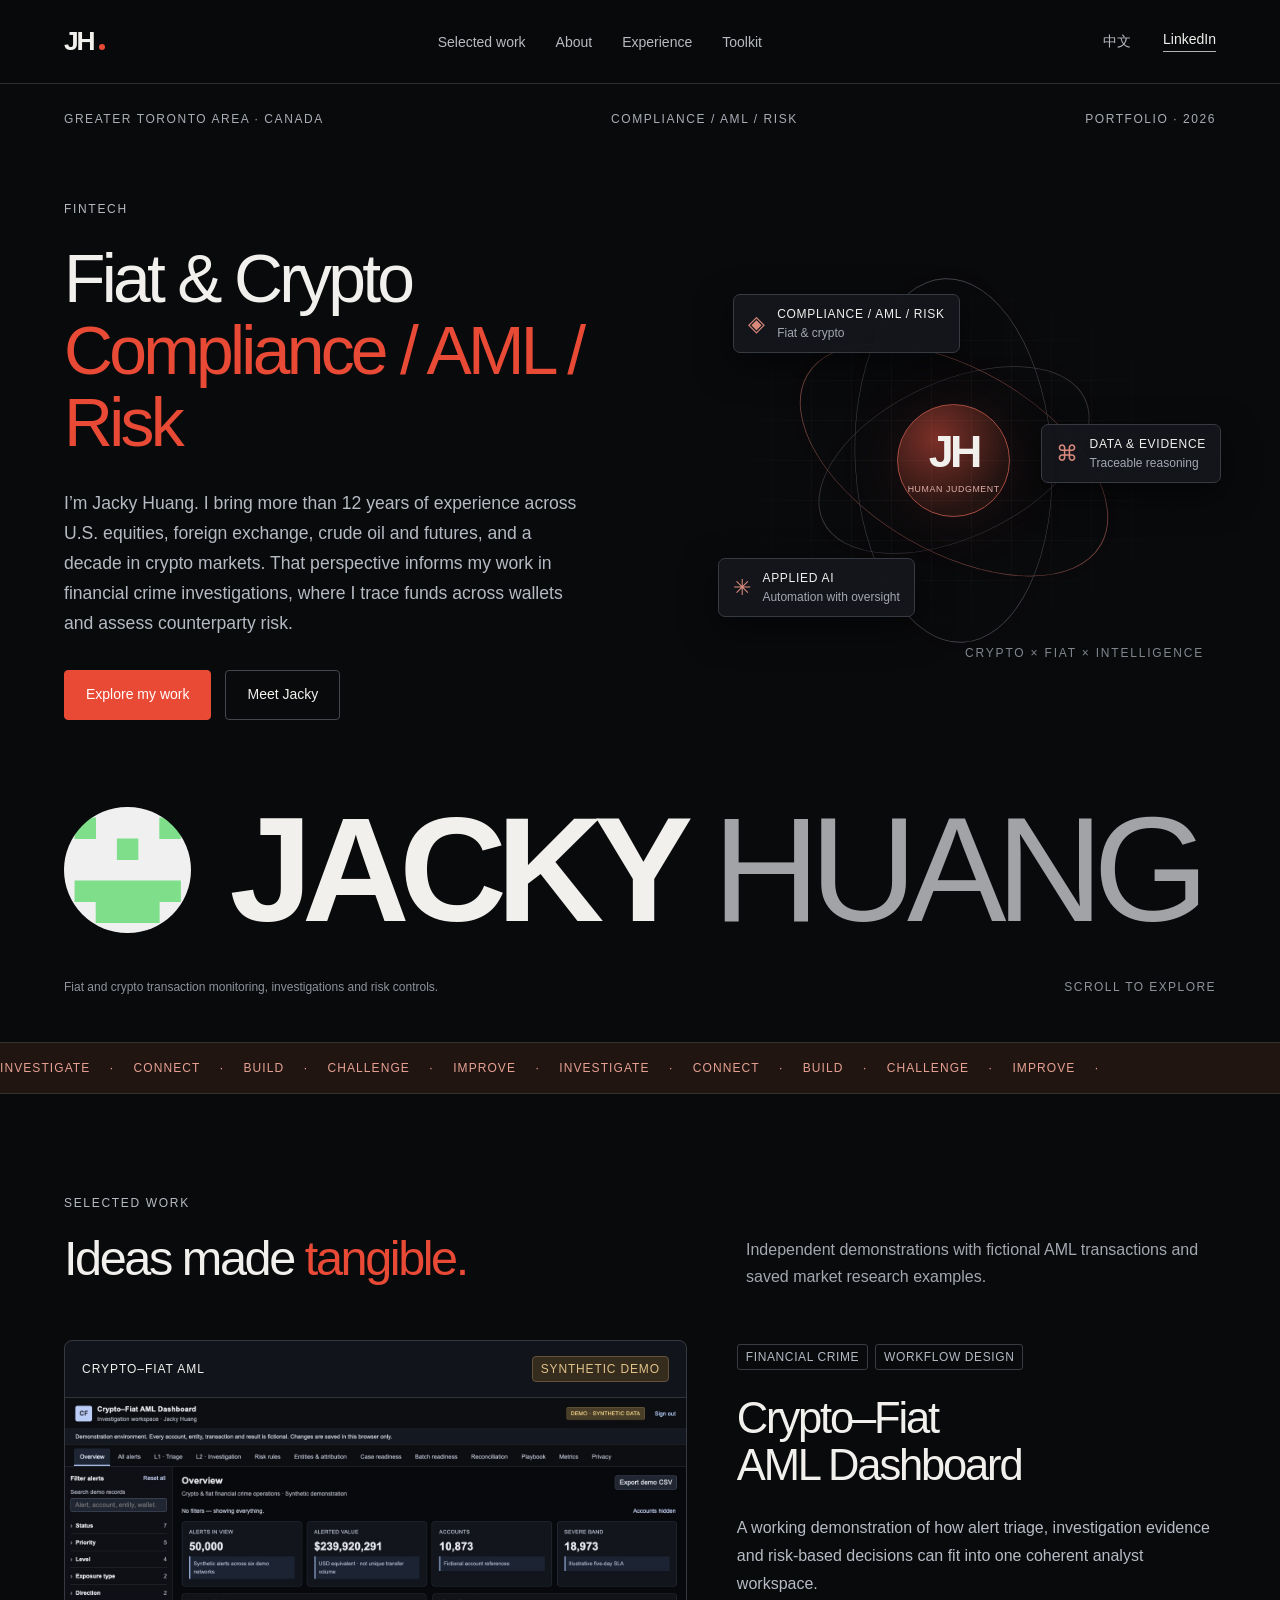
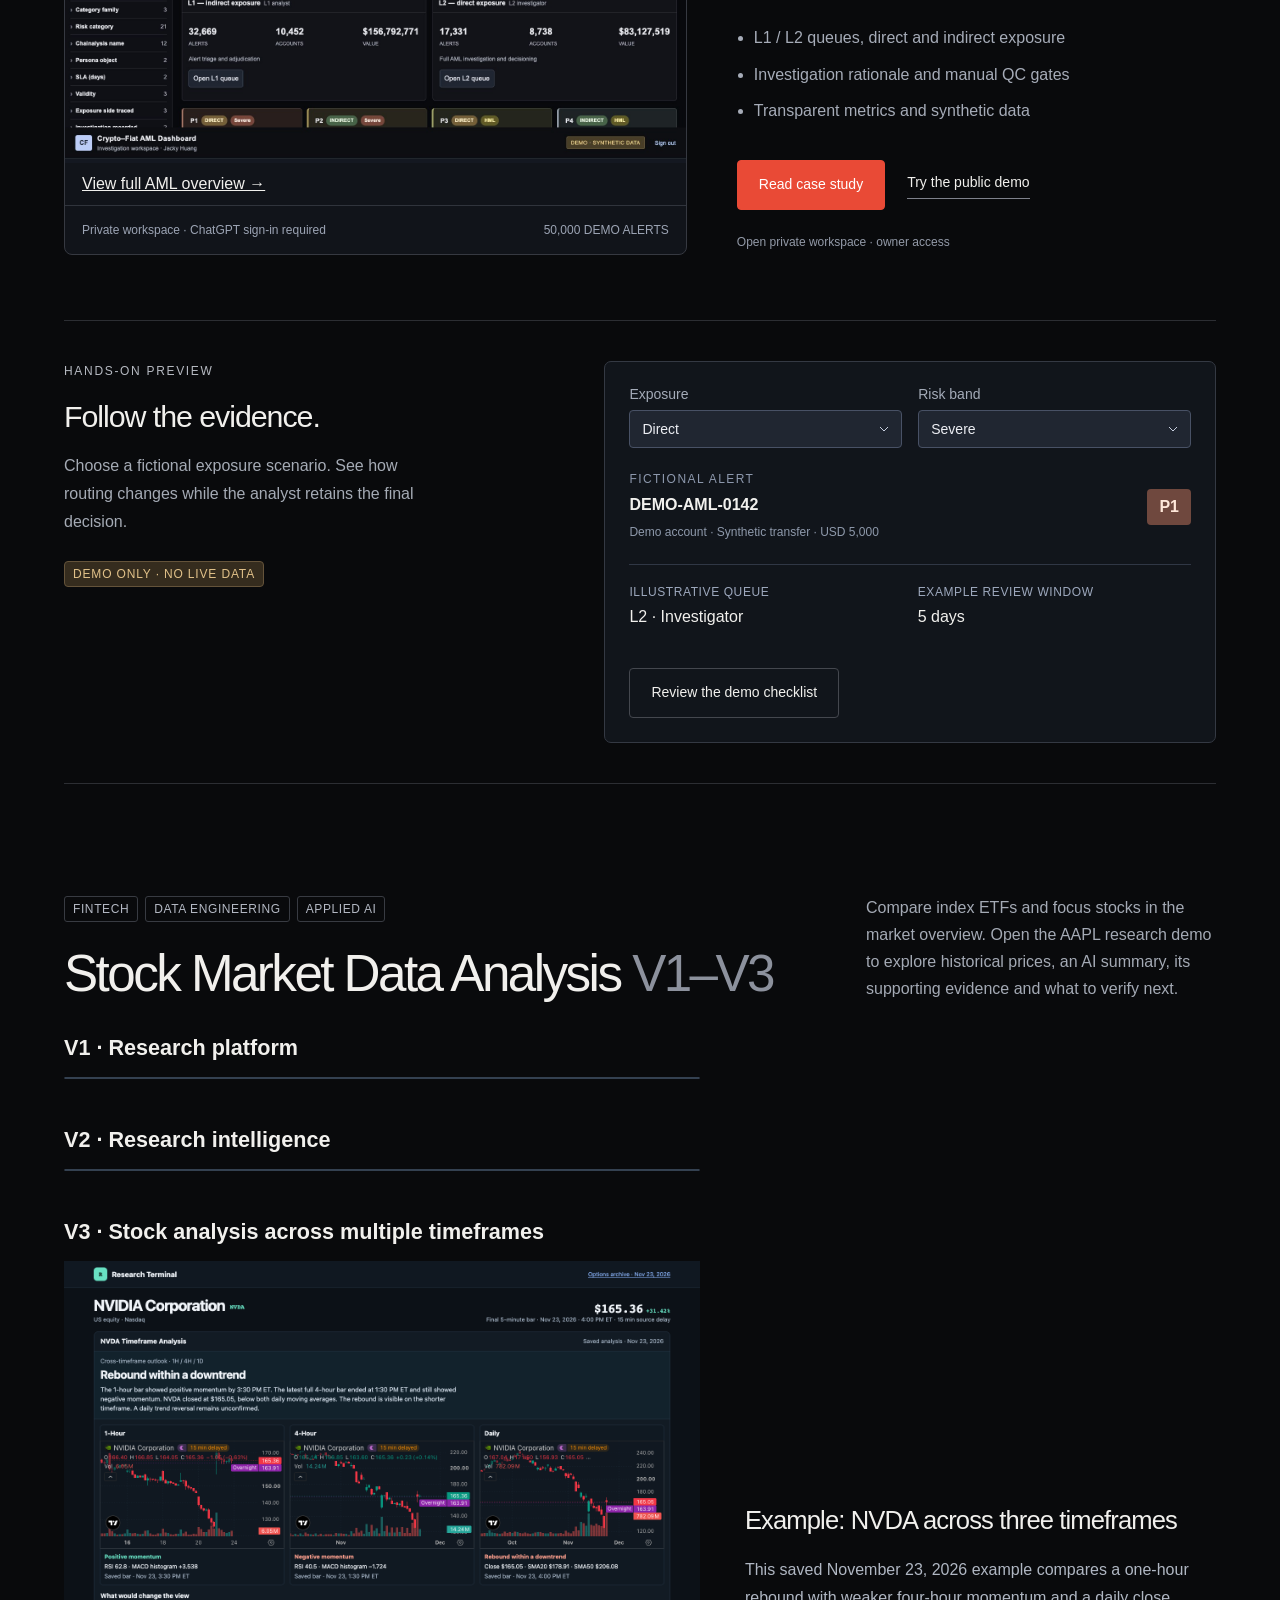
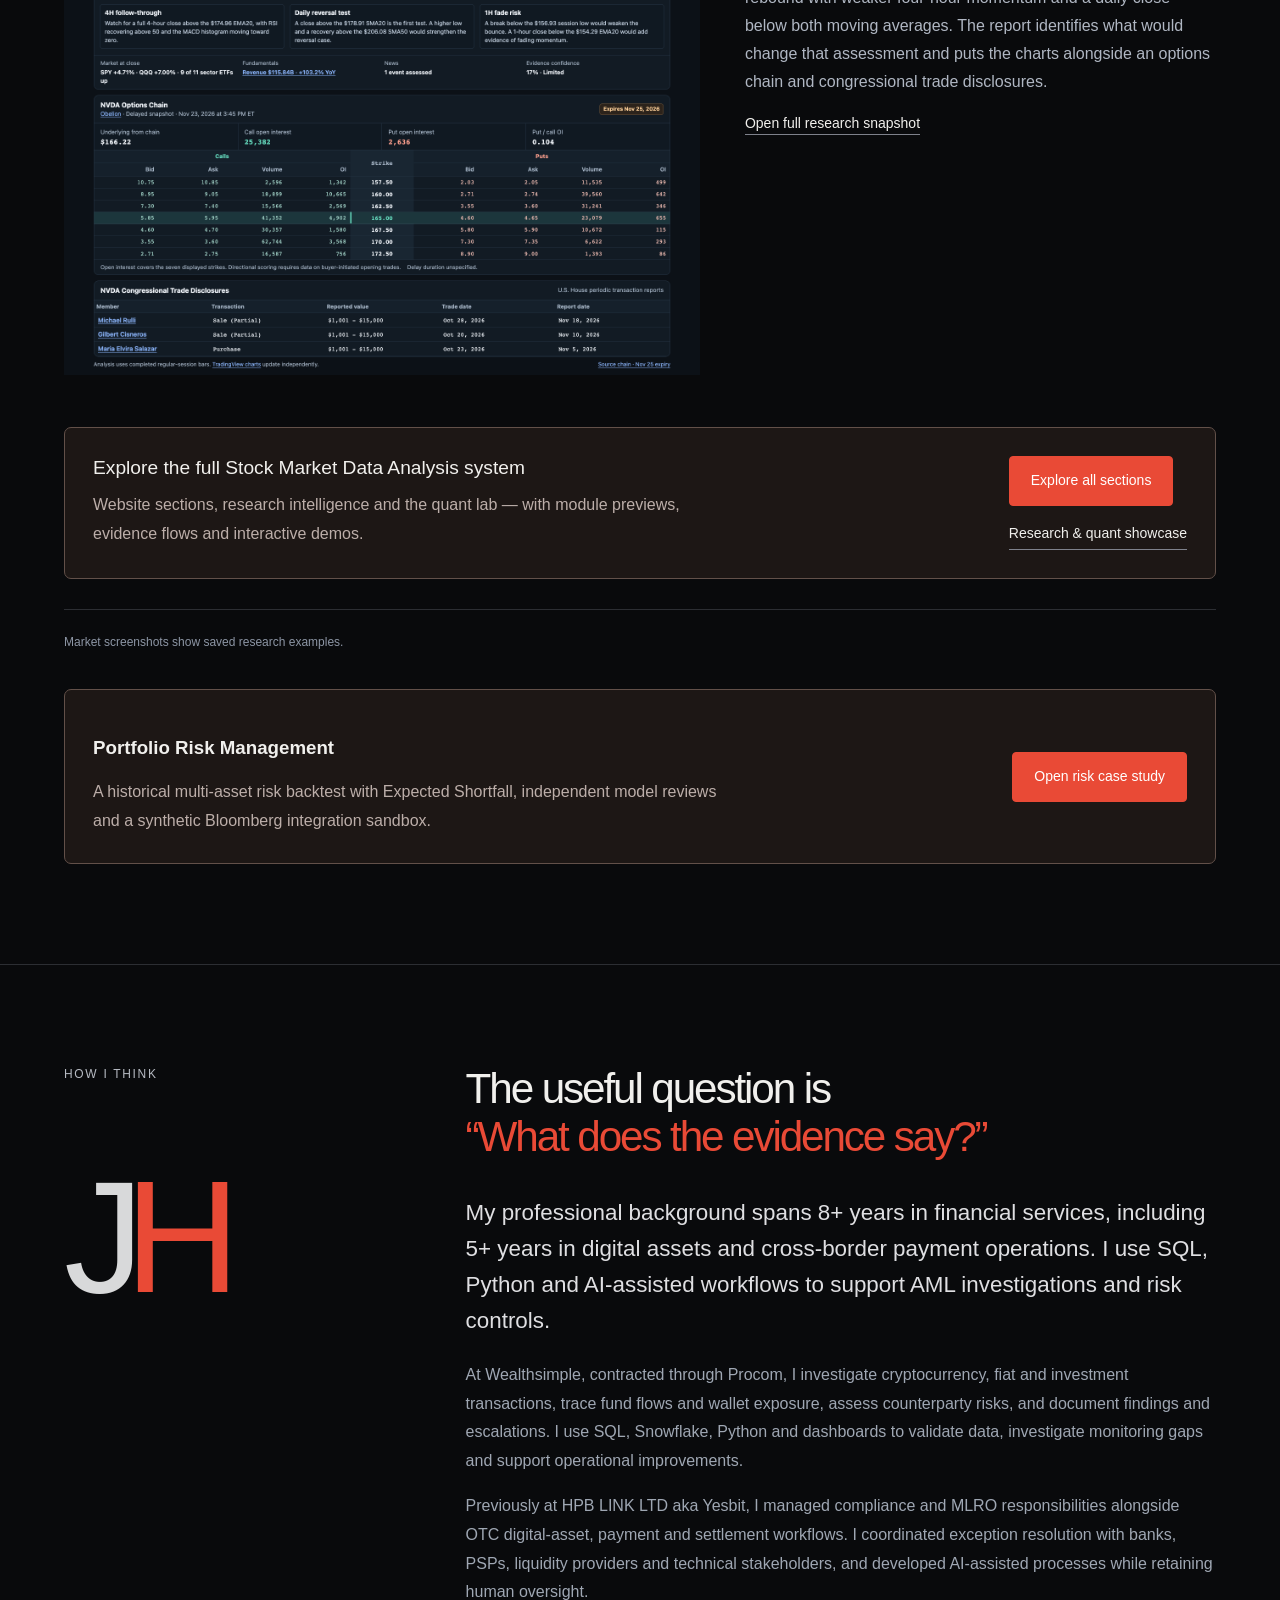
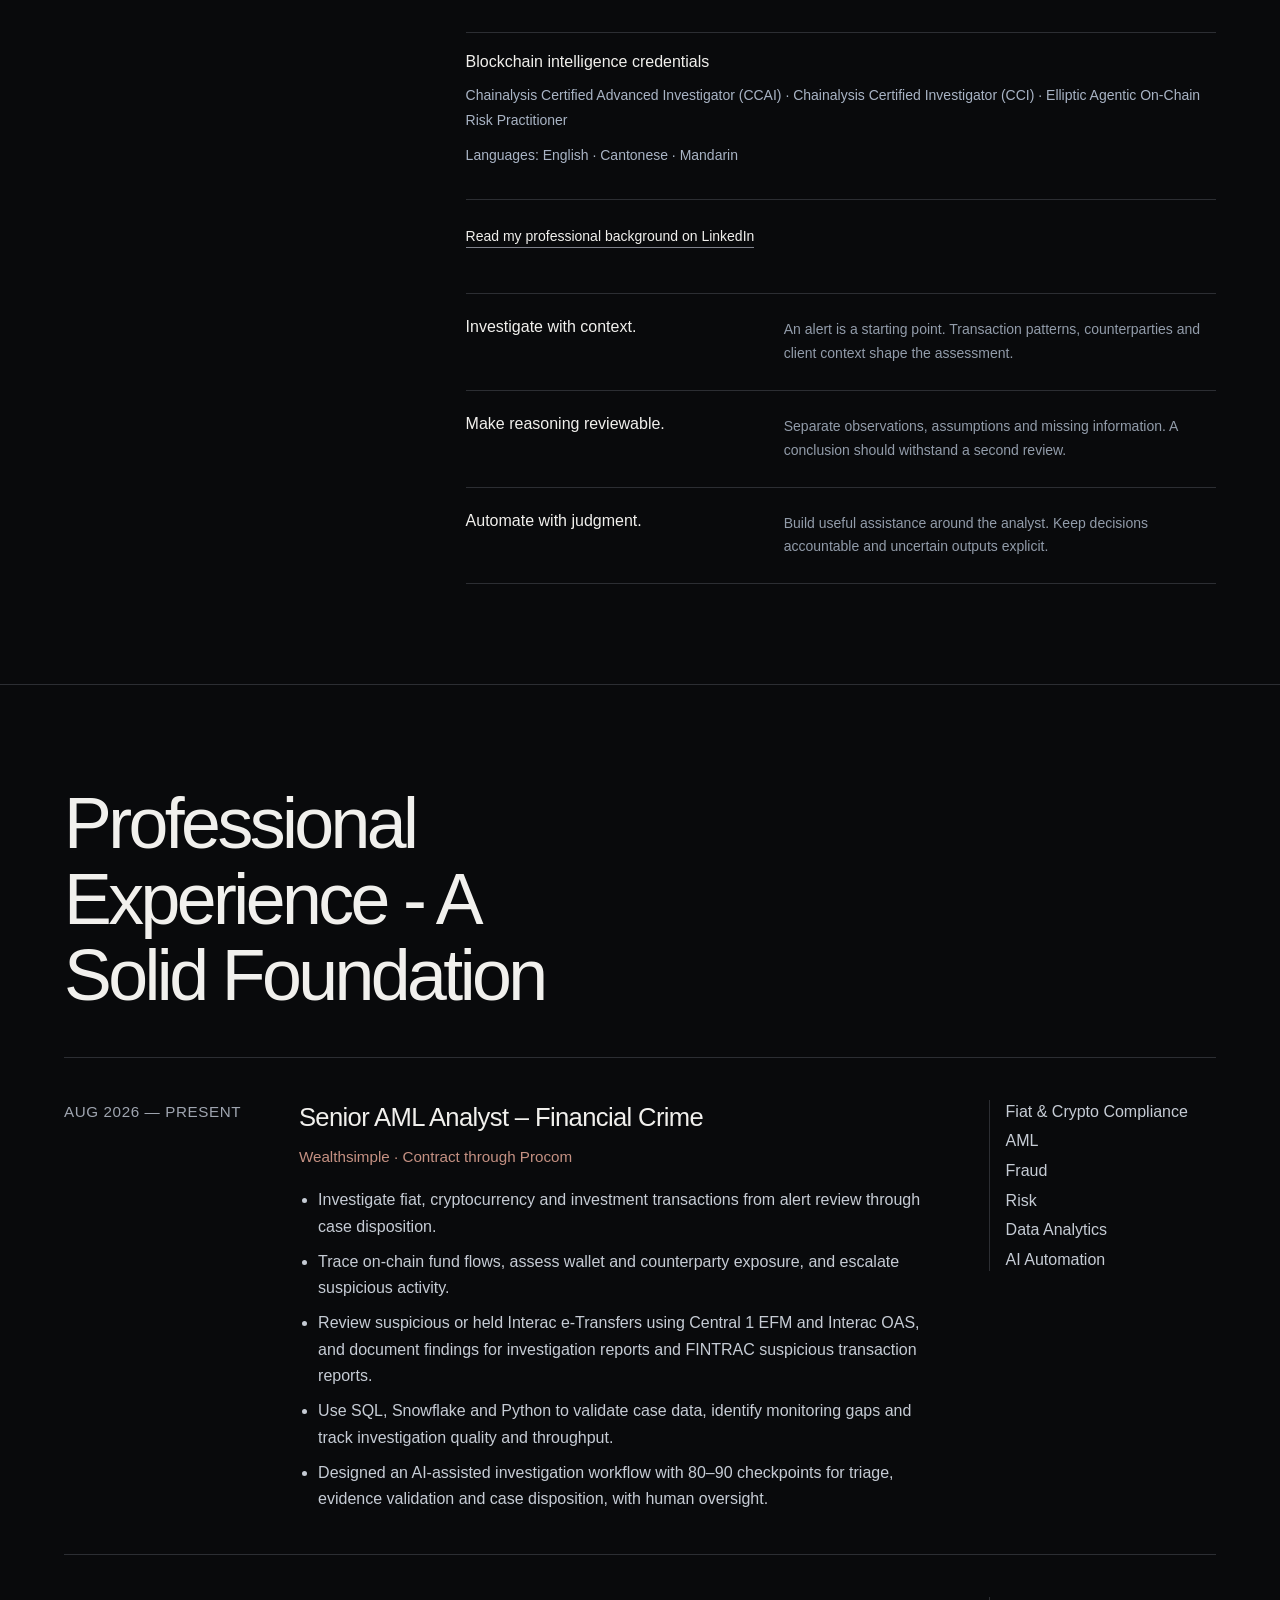
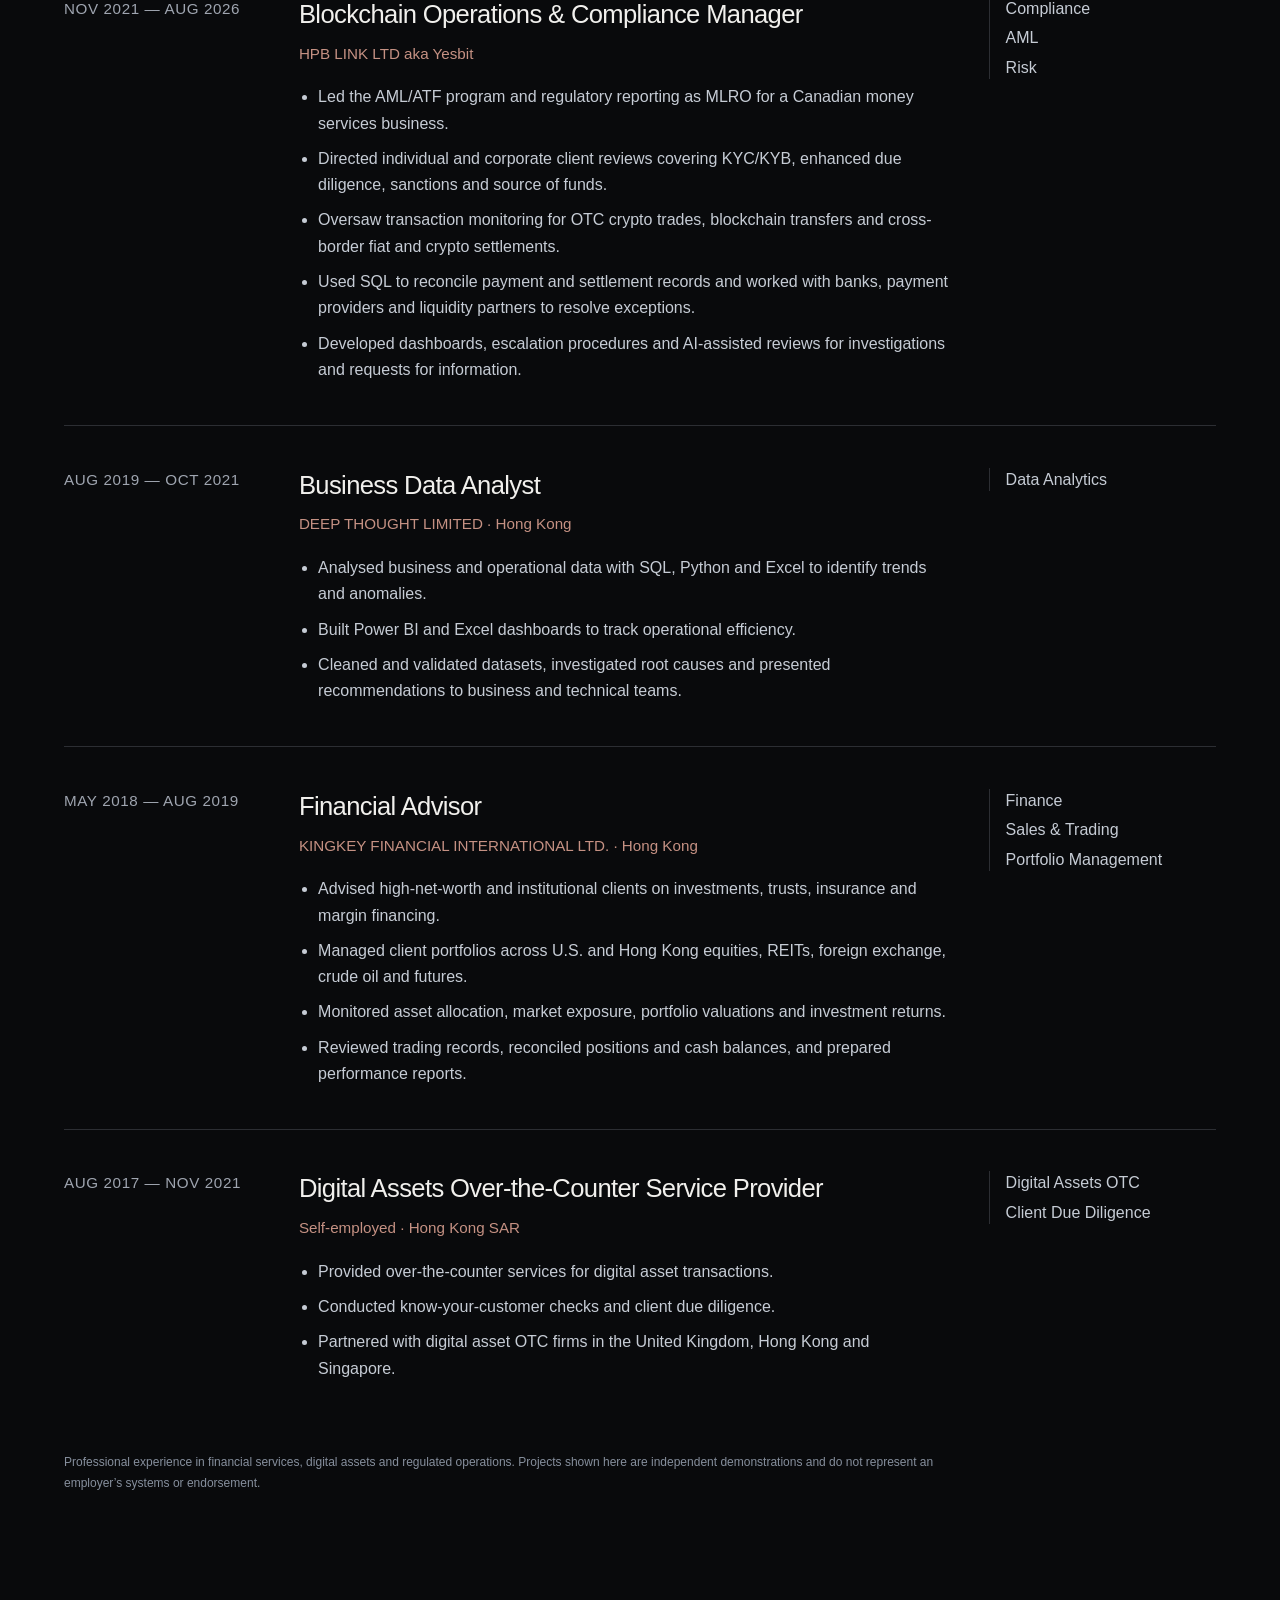
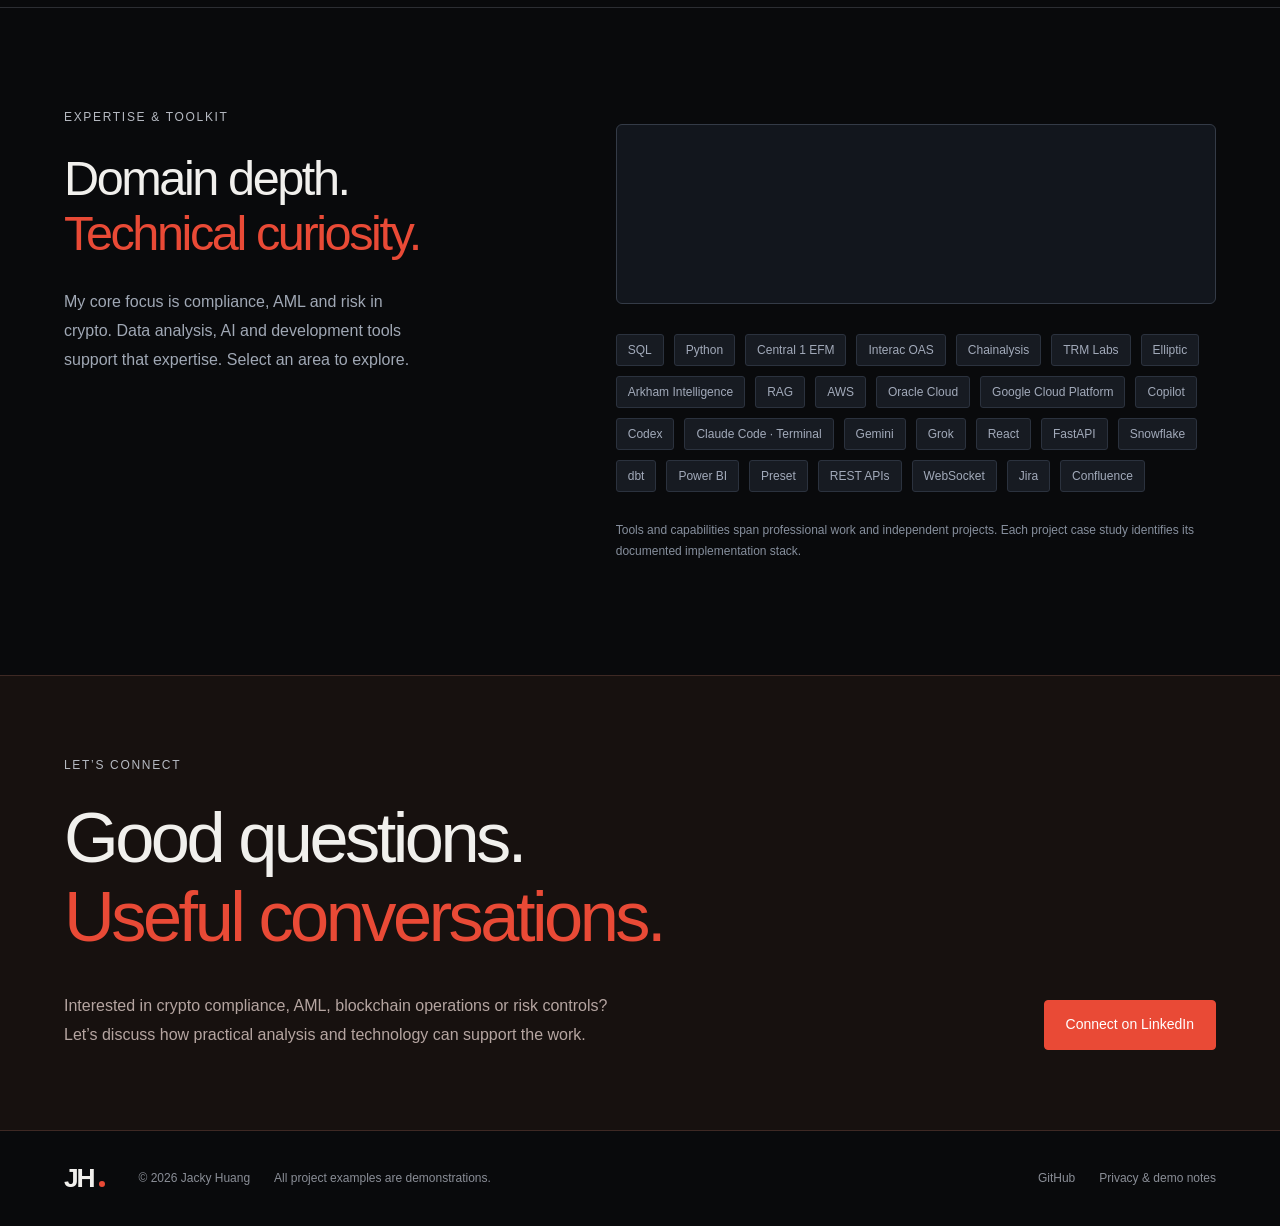
==== commit 92287391: "Publish portfolio risk management case study" ====
--- a/index.html
+++ b/index.html
@@ -1,11 +1,19 @@
 <!doctype html>
-<html lang="en"><head><meta charset="utf-8"><meta name="viewport" content="width=device-width,initial-scale=1"><meta name="theme-color" content="#090a0c"><meta name="description" content="Jacky Huang — compliance, AML and risk expertise, across fiat and crypto operations in fintech, supported by data analytics and practical AI. Explore independent demo projects and Stock Market Data Analysis V1–V3."><meta property="og:title" content="Jacky Huang · Fintech | Fiat &amp; Crypto Compliance / AML / Risk"><meta property="og:description" content="From complex financial crime questions to clear, useful systems. Professional portfolio and independent demo projects."><title>Jacky Huang · Fintech | Fiat &amp; Crypto Compliance / AML / Risk</title><link rel="icon" href="assets/favicon.svg" type="image/svg+xml"><link rel="stylesheet" href="styles.css"><script src="app.js" defer></script></head><body>
+<html lang="en"><head><meta charset="utf-8"><meta name="viewport" content="width=device-width,initial-scale=1"><meta name="theme-color" content="#090a0c"><meta name="description" content="Jacky Huang — compliance, AML and risk expertise, across fiat and crypto operations in fintech, supported by data analytics and practical AI. Explore independent demo projects and Stock Market Data Analysis V1–V3."><meta property="og:title" content="Jacky Huang · Fintech | Fiat &amp; Crypto Compliance / AML / Risk"><meta property="og:description" content="From complex financial crime questions to clear, useful systems. Professional portfolio and independent demo projects."><title>Jacky Huang · Fintech | Fiat &amp; Crypto Compliance / AML / Risk</title><link rel="icon" href="assets/favicon.svg" type="image/svg+xml"><link rel="stylesheet" href="styles.css"><script src="app.js?v=risk-1" defer></script></head><body>
 <a class="skip" href="#main">Skip to content</a><header class="header"><a class="identity" href="#home" aria-label="Jacky Huang, home">JH<span class="identity-dot"></span></a><nav aria-label="Main navigation"><a href="#work" data-i18n="navWork">Selected work</a><a href="#about" data-i18n="navAbout">About</a><a href="#experience" data-i18n="navExperience">Experience</a><a href="#toolkit" data-i18n="navToolkit">Toolkit</a></nav><div class="header-right"><button id="language" aria-label="Switch to Traditional Chinese">中文</button><a class="contact-link" href="https://www.linkedin.com/in/jacky-huang-ca/" target="_blank" rel="noopener noreferrer">LinkedIn</a></div></header>
 <main id="main"><section class="hero section" id="home"><div class="hero-top"><span data-i18n="location">GREATER TORONTO AREA · CANADA</span><span data-i18n="discipline">COMPLIANCE / AML / RISK</span><span class="year">PORTFOLIO · 2026</span></div><div class="hero-grid"><div class="hero-copy"><p class="eyebrow" data-i18n="intro">FINTECH</p><h1 data-i18n="heroTitle">Fiat &amp; Crypto<br><em>Compliance / AML / Risk</em></h1><p class="hero-description" data-i18n="heroDescription">I’m Jacky Huang. I bring more than 12 years of experience across U.S. equities, foreign exchange, crude oil and futures, and a decade in crypto markets. That perspective informs my work in financial crime investigations, where I trace funds across wallets and assess counterparty risk.</p><div class="hero-actions"><a class="button primary" href="#work" data-i18n="explore">Explore my work</a><a class="button secondary" href="#about" data-i18n="meet">Meet Jacky</a></div></div><div class="hero-art" aria-label="Crypto compliance, AML, risk and data analysis connected through human judgment"><div class="art-grid"></div><div class="orbit orbit-one"></div><div class="orbit orbit-two"></div><div class="orbit orbit-three"></div><div class="core"><span>JH</span><small>HUMAN JUDGMENT</small></div><div class="satellite satellite-one"><span class="satellite-icon">◈</span><div>COMPLIANCE / AML / RISK<small>Fiat &amp; crypto</small></div></div><div class="satellite satellite-two"><span class="satellite-icon">⌘</span><div>DATA & EVIDENCE<small>Traceable reasoning</small></div></div><div class="satellite satellite-three"><span class="satellite-icon">✳</span><div>APPLIED AI<small>Automation with oversight</small></div></div><span class="art-caption">CRYPTO × FIAT × INTELLIGENCE</span></div></div><div class="name-line"><img class="profile-avatar" src="assets/github-avatar.png" width="96" height="96" alt="Jacky Huang’s GitHub avatar"><span>JACKY</span> <span class="surname">HUANG</span></div><div class="hero-bottom"><span data-i18n="heroFoot">Fiat and crypto transaction monitoring, investigations and risk controls.</span><span data-i18n="scroll">SCROLL TO EXPLORE</span></div></section>
 <div class="ticker" aria-hidden="true"><div>INVESTIGATE · CONNECT · BUILD · CHALLENGE · IMPROVE · INVESTIGATE · CONNECT · BUILD · CHALLENGE · IMPROVE ·</div></div>
 <section id="work" class="section work"><div class="section-heading"><p class="eyebrow" data-i18n="workEyebrow">SELECTED WORK</p><h2 data-i18n="workTitle">Ideas made <em>tangible.</em></h2><p class="section-note" data-i18n="demoNote">Independent demonstrations with fictional AML transactions and saved market research examples.</p></div><article class="featured-project"><div class="project-image"><div class="image-toolbar"><span>CRYPTO–FIAT AML</span><span class="demo-chip">SYNTHETIC DEMO</span></div><img src="assets/aml-overview-compact-8d4ffa05.jpg" alt="Independent demo of a dark AML dashboard with alert queues, risk priorities and filters" width="1512" height="890" loading="lazy"><a class="overview-link" href="aml-overview.html" data-i18n="overviewLink">View full AML overview →</a><div class="image-caption"><span data-i18n="privateLabel">Private workspace · ChatGPT sign-in required</span><span>50,000 DEMO ALERTS</span></div></div><div class="project-copy"><div class="tags"><span>FINANCIAL CRIME</span><span>WORKFLOW DESIGN</span></div><h3>Crypto–Fiat<br>AML Dashboard</h3><p data-i18n="amlDescription">A working demonstration of how alert triage, investigation evidence and risk-based decisions can fit into one coherent analyst workspace.</p><ul class="project-points"><li data-i18n="amlPoint1">L1 / L2 queues, direct and indirect exposure</li><li data-i18n="amlPoint2">Investigation rationale and manual QC gates</li><li data-i18n="amlPoint3">Transparent metrics and synthetic data</li></ul><div class="project-links"><button class="button primary" data-case="aml" data-i18n="caseStudy">Read case study</button><a class="text-link" href="#aml-demo" data-i18n="tryDemo">Try the public demo</a></div><a class="private-link" href="https://crypto-fiat-aml-demo-jacky.jacbb.chatgpt.site" target="_blank" rel="noopener noreferrer" data-i18n="privateWorkspace">Open private workspace · owner access</a></div></article>
 <div id="aml-demo" class="demo-section"><div class="demo-intro"><span class="eyebrow" data-i18n="handsOn">HANDS-ON PREVIEW</span><h3 data-i18n="demoTitle">Follow the evidence.</h3><p data-i18n="demoDescription">Choose a fictional exposure scenario. See how routing changes while the analyst retains the final decision.</p><span class="demo-chip">DEMO ONLY · NO LIVE DATA</span></div><div class="interactive-demo"><div class="demo-controls"><label><span data-i18n="exposureLabel">Exposure</span><select id="demo-exposure"><option value="DIRECT">Direct</option><option value="INDIRECT">Indirect</option></select></label><label><span data-i18n="severityLabel">Risk band</span><select id="demo-band"><option value="Severe">Severe</option><option value="HML">HML</option></select></label></div><div class="demo-record"><div><span class="record-label">FICTIONAL ALERT</span><strong>DEMO-AML-0142</strong><small>Demo account · Synthetic transfer · USD 5,000</small></div><span id="demo-priority" class="priority-badge">P1</span></div><div class="demo-route"><div><small data-i18n="queueLabel">ILLUSTRATIVE QUEUE</small><strong id="demo-queue">L2 · Investigator</strong></div><div><small data-i18n="slaLabel">EXAMPLE REVIEW WINDOW</small><strong id="demo-sla">5 days</strong></div></div><p id="demo-explanation" class="demo-explanation"></p><button class="button secondary" id="demo-review" data-i18n="reviewDemo">Review the demo checklist</button><div id="demo-checklist" hidden><div class="demo-checklist"><label><input type="checkbox"> <span data-i18n="check1">Transaction context reviewed</span></label><label><input type="checkbox"> <span data-i18n="check2">Evidence and rationale recorded</span></label><label><input type="checkbox"> <span data-i18n="check3">Human reviewer assigned</span></label></div><p id="demo-check-status" role="status"></p></div></div></div>
-<article class="market-project"><div class="market-heading"><div><div class="tags"><span>FINTECH</span><span>DATA ENGINEERING</span><span>APPLIED AI</span></div><h3>Stock Market Data Analysis <span>V1–V3</span></h3></div><p data-i18n="marketIntro">Compare index ETFs and focus stocks in the market overview. Open the AAPL research demo to explore historical prices, an AI summary, its supporting evidence and what to verify next.</p></div><section class="market-version" aria-labelledby="v1-heading"><h4 id="v1-heading" data-i18n="v1Heading">V1 · Research platform</h4><div class="market-content"><div id="v1-image" class="terminal"></div><div id="v1-details" class="market-details"></div></div></section><section class="market-version" aria-labelledby="v2-heading"><h4 id="v2-heading" data-i18n="v2Heading">V2 · Research intelligence</h4><div class="market-content"><div id="v2-image" class="terminal"></div><div id="v2-details" class="market-details"></div></div></section><section class="market-version" id="market-v3" aria-labelledby="v3-heading"><h4 id="v3-heading" data-i18n="v3Heading">V3 · Stock analysis across multiple timeframes</h4><div class="market-content"><a href="assets/market-v3.png"><img src="assets/market-v3.png" width="1500" height="1686" style="width:100%;height:auto" loading="lazy" alt="NVDA research demo showing hourly, four-hour and daily charts, an options chain and congressional trade disclosures"></a><div class="market-details"><h4 data-i18n="v3Title">Example: NVDA across three timeframes</h4><p data-i18n="v3Copy">This saved November 23, 2026 example compares a one-hour rebound with weaker four-hour momentum and a daily close below both moving averages. The report identifies what would change that assessment and puts the charts alongside an options chain and congressional trade disclosures.</p><a class="text-link" href="assets/market-v3.png" data-i18n="v3Open">Open full research snapshot</a></div></div></section><div class="market-showcase-callout"><div><h4 data-i18n="marketExploreHeading">Explore the full Stock Market Data Analysis system</h4><p data-i18n="marketExploreCopy">Website sections, research intelligence and the quant lab — with module previews, evidence flows and interactive demos.</p></div><div class="project-links"><a class="button primary" href="market.html" data-i18n="marketExplore">Explore all sections</a><a class="text-link" href="market.html#research" data-i18n="marketQuant">Research & quant showcase</a></div></div><div class="market-footer"><span data-i18n="marketFoot">Market screenshots show saved research examples.</span></div></article></section>
+<article class="market-project"><div class="market-heading"><div><div class="tags"><span>FINTECH</span><span>DATA ENGINEERING</span><span>APPLIED AI</span></div><h3>Stock Market Data Analysis <span>V1–V3</span></h3></div><p data-i18n="marketIntro">Compare index ETFs and focus stocks in the market overview. Open the AAPL research demo to explore historical prices, an AI summary, its supporting evidence and what to verify next.</p></div><section class="market-version" aria-labelledby="v1-heading"><h4 id="v1-heading" data-i18n="v1Heading">V1 · Research platform</h4><div class="market-content"><div id="v1-image" class="terminal"></div><div id="v1-details" class="market-details"></div></div></section><section class="market-version" aria-labelledby="v2-heading"><h4 id="v2-heading" data-i18n="v2Heading">V2 · Research intelligence</h4><div class="market-content"><div id="v2-image" class="terminal"></div><div id="v2-details" class="market-details"></div></div></section><section class="market-version" id="market-v3" aria-labelledby="v3-heading"><h4 id="v3-heading" data-i18n="v3Heading">V3 · Stock analysis across multiple timeframes</h4><div class="market-content"><a href="assets/market-v3.png"><img src="assets/market-v3.png" width="1500" height="1686" style="width:100%;height:auto" loading="lazy" alt="NVDA research demo showing hourly, four-hour and daily charts, an options chain and congressional trade disclosures"></a><div class="market-details"><h4 data-i18n="v3Title">Example: NVDA across three timeframes</h4><p data-i18n="v3Copy">This saved November 23, 2026 example compares a one-hour rebound with weaker four-hour momentum and a daily close below both moving averages. The report identifies what would change that assessment and puts the charts alongside an options chain and congressional trade disclosures.</p><a class="text-link" href="assets/market-v3.png" data-i18n="v3Open">Open full research snapshot</a></div></div></section><div class="market-showcase-callout"><div><h4 data-i18n="marketExploreHeading">Explore the full Stock Market Data Analysis system</h4><p data-i18n="marketExploreCopy">Website sections, research intelligence and the quant lab — with module previews, evidence flows and interactive demos.</p></div><div class="project-links"><a class="button primary" href="market.html" data-i18n="marketExplore">Explore all sections</a><a class="text-link" href="market.html#research" data-i18n="marketQuant">Research & quant showcase</a></div></div><div class="market-footer"><span data-i18n="marketFoot">Market screenshots show saved research examples.</span></div></article>
+<article id="portfolio-risk" class="market-showcase-callout">
+  <div>
+    <h3 data-i18n="riskProjectTitle">Portfolio Risk Management</h3>
+    <p data-i18n="riskProjectCopy">A historical multi-asset risk backtest with Expected Shortfall, independent model reviews and a synthetic Bloomberg integration sandbox.</p>
+  </div>
+  <div class="project-links"><a class="button primary" href="portfolio-risk/" data-i18n="riskProjectOpen">Open risk case study</a></div>
+</article>
+</section>
 <section id="about" class="section about"><div class="about-label"><p class="eyebrow" data-i18n="aboutEyebrow">HOW I THINK</p><div class="about-monogram" aria-hidden="true">J<span>H</span></div></div><div class="about-copy"><h2 data-i18n="aboutTitle">The useful question is<br><em>“What does the evidence say?”</em></h2><p class="about-lead" data-i18n="aboutLead">My professional background spans 8+ years in financial services, including 5+ years in digital assets and cross-border payment operations. I use SQL, Python and AI-assisted workflows to support AML investigations and risk controls.</p><p data-i18n="aboutBody">At Wealthsimple, contracted through Procom, I investigate cryptocurrency, fiat and investment transactions, trace fund flows and wallet exposure, assess counterparty risks, and document findings and escalations. I use SQL, Snowflake, Python and dashboards to validate data, investigate monitoring gaps and support operational improvements.</p><p data-i18n="aboutBody2">Previously at HPB LINK LTD aka Yesbit, I managed compliance and MLRO responsibilities alongside OTC digital-asset, payment and settlement workflows. I coordinated exception resolution with banks, PSPs, liquidity providers and technical stakeholders, and developed AI-assisted processes while retaining human oversight.</p><div class="profile-credentials"><h3 data-i18n="credentialsHeading">Blockchain intelligence credentials</h3><p data-i18n="credentialsCopy">Chainalysis Certified Advanced Investigator (CCAI) · Chainalysis Certified Investigator (CCI) · Elliptic Agentic On-Chain Risk Practitioner</p><p data-i18n="profileLanguages">Languages: English · Cantonese · Mandarin</p></div><a class="text-link" href="https://www.linkedin.com/in/jacky-huang-ca/" target="_blank" rel="noopener noreferrer" data-i18n="profileSource">Read my professional background on LinkedIn</a><div class="principles"><div><strong data-i18n="principle1">Investigate with context.</strong><p data-i18n="principle1body">An alert is a starting point. Transaction patterns, counterparties and client context shape the assessment.</p></div><div><strong data-i18n="principle2">Make reasoning reviewable.</strong><p data-i18n="principle2body">Separate observations, assumptions and missing information. A conclusion should withstand a second review.</p></div><div><strong data-i18n="principle3">Automate with judgment.</strong><p data-i18n="principle3body">Build useful assistance around the analyst. Keep decisions accountable and uncertain outputs explicit.</p></div></div></div></section>
 <section id="experience" class="section experience"><div class="section-heading"><h2 data-i18n="experienceTitle">Professional Experience - A Solid Foundation</h2></div><div class="experience-list"><article><div class="experience-date">AUG 2026 — PRESENT</div><div><h3>Senior AML Analyst – Financial Crime</h3><p class="company">Wealthsimple · Contract through Procom</p><ul class="role-points"><li data-i18n="role0Point0">Investigate fiat, cryptocurrency and investment transactions from alert review through case disposition.</li><li data-i18n="role0Point1">Trace on-chain fund flows, assess wallet and counterparty exposure, and escalate suspicious activity.</li><li data-i18n="role0Point2">Review suspicious or held Interac e-Transfers using Central 1 EFM and Interac OAS, and document findings for investigation reports and FINTRAC suspicious transaction reports.</li><li data-i18n="role0Point3">Use SQL, Snowflake and Python to validate case data, identify monitoring gaps and track investigation quality and throughput.</li><li data-i18n="role0Point4">Designed an AI-assisted investigation workflow with 80–90 checkpoints for triage, evidence validation and case disposition, with human oversight.</li></ul></div><ul class="role-focus" aria-label="Areas of expertise"><li>Fiat &amp; Crypto Compliance</li><li>AML</li><li>Fraud</li><li>Risk</li><li>Data Analytics</li><li>AI Automation</li></ul></article>
 <article><div class="experience-date">NOV 2021 — AUG 2026</div><div><h3>Blockchain Operations &amp; Compliance Manager</h3><p class="company">HPB LINK LTD aka Yesbit</p><ul class="role-points"><li data-i18n="role1Point0">Led the AML/ATF program and regulatory reporting as MLRO for a Canadian money services business.</li><li data-i18n="role1Point1">Directed individual and corporate client reviews covering KYC/KYB, enhanced due diligence, sanctions and source of funds.</li><li data-i18n="role1Point2">Oversaw transaction monitoring for OTC crypto trades, blockchain transfers and cross-border fiat and crypto settlements.</li><li data-i18n="role1Point3">Used SQL to reconcile payment and settlement records and worked with banks, payment providers and liquidity partners to resolve exceptions.</li><li data-i18n="role1Point4">Developed dashboards, escalation procedures and AI-assisted reviews for investigations and requests for information.</li></ul></div><ul class="role-focus" aria-label="Areas of expertise"><li>Compliance</li><li>AML</li><li>Risk</li></ul></article>
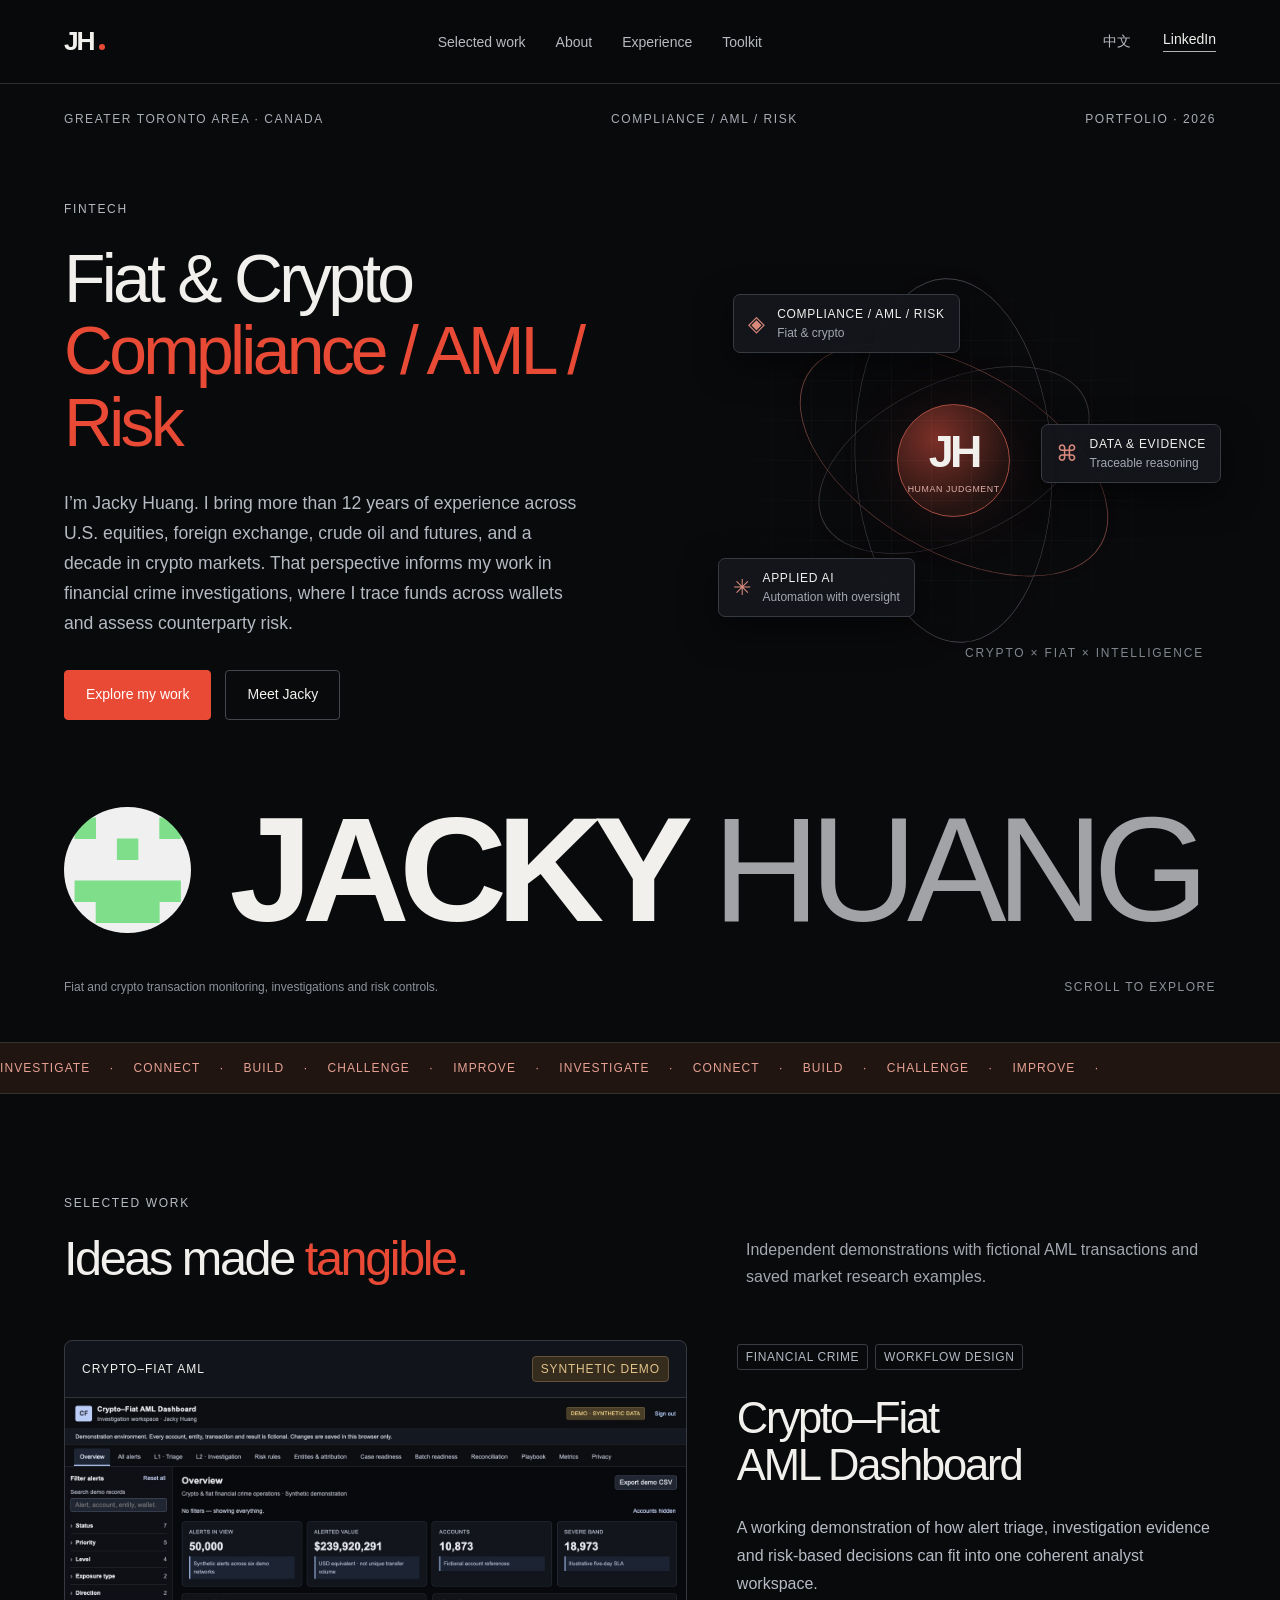
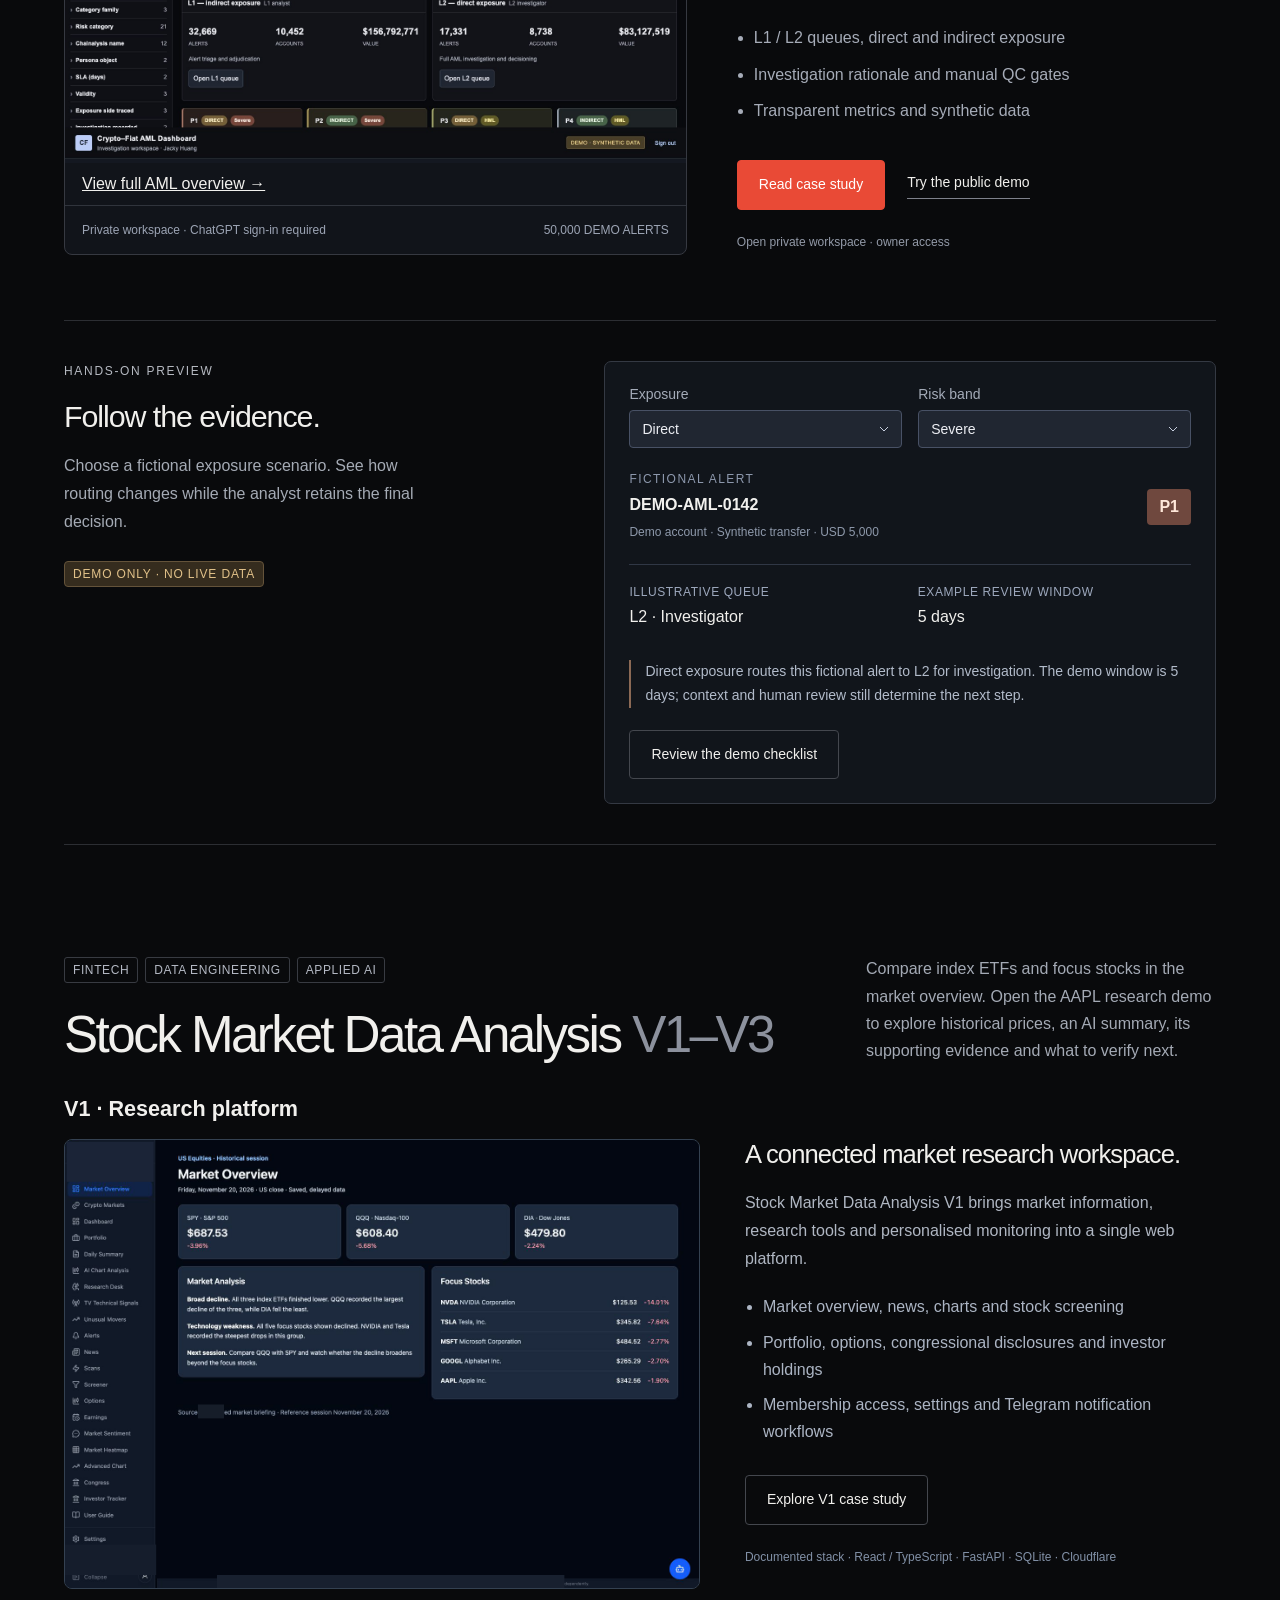
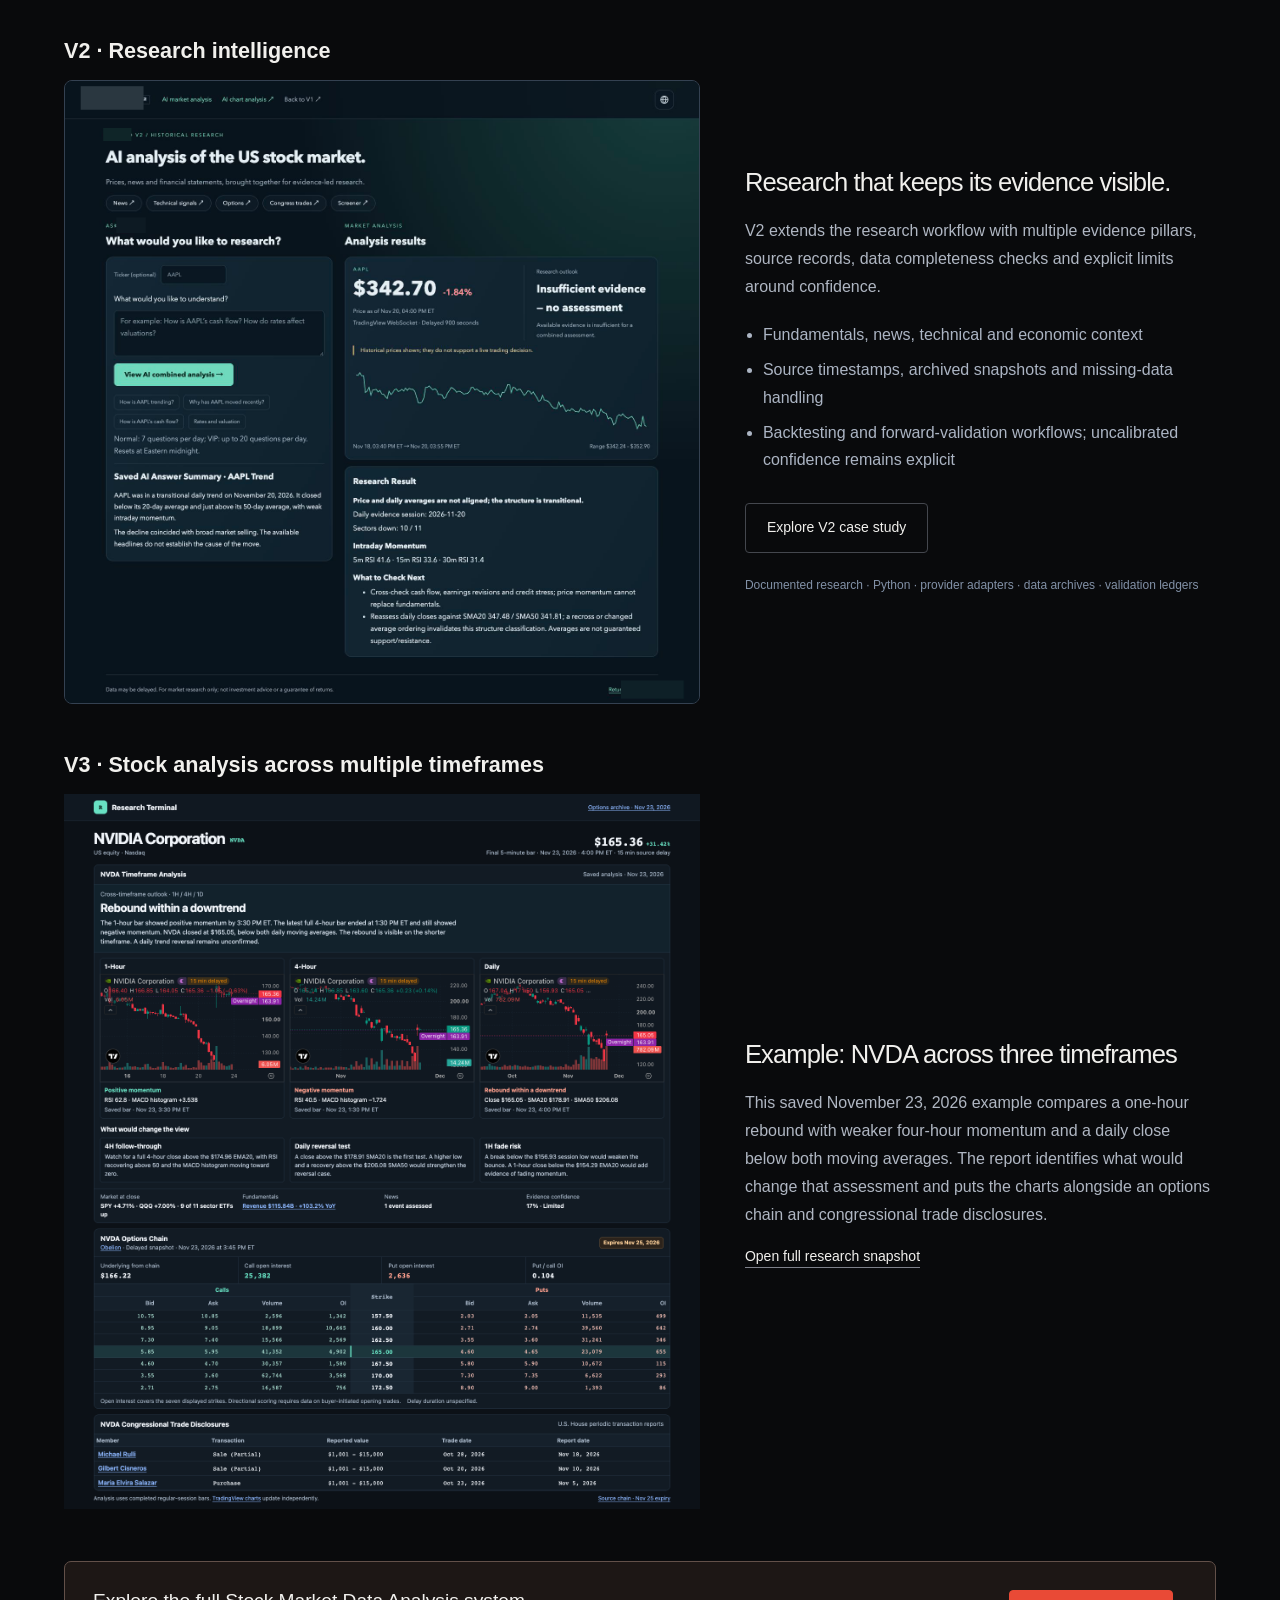
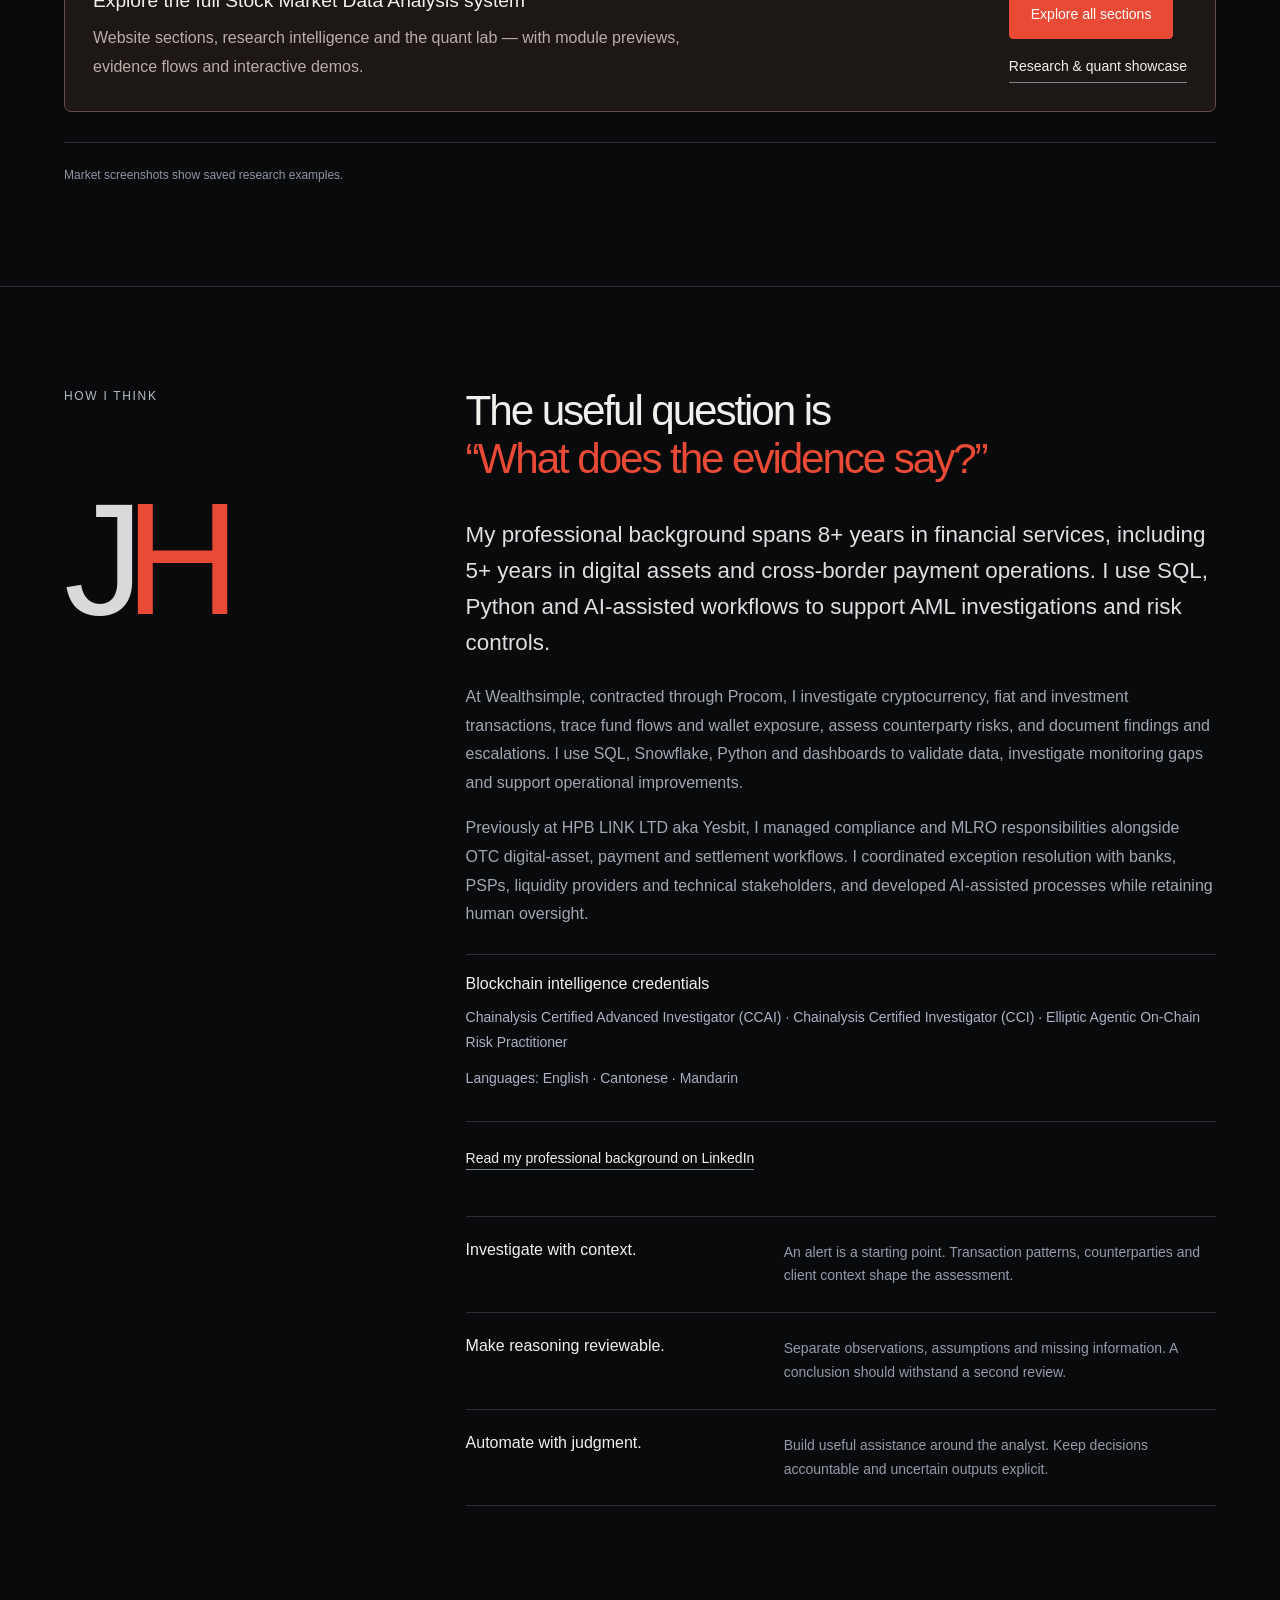
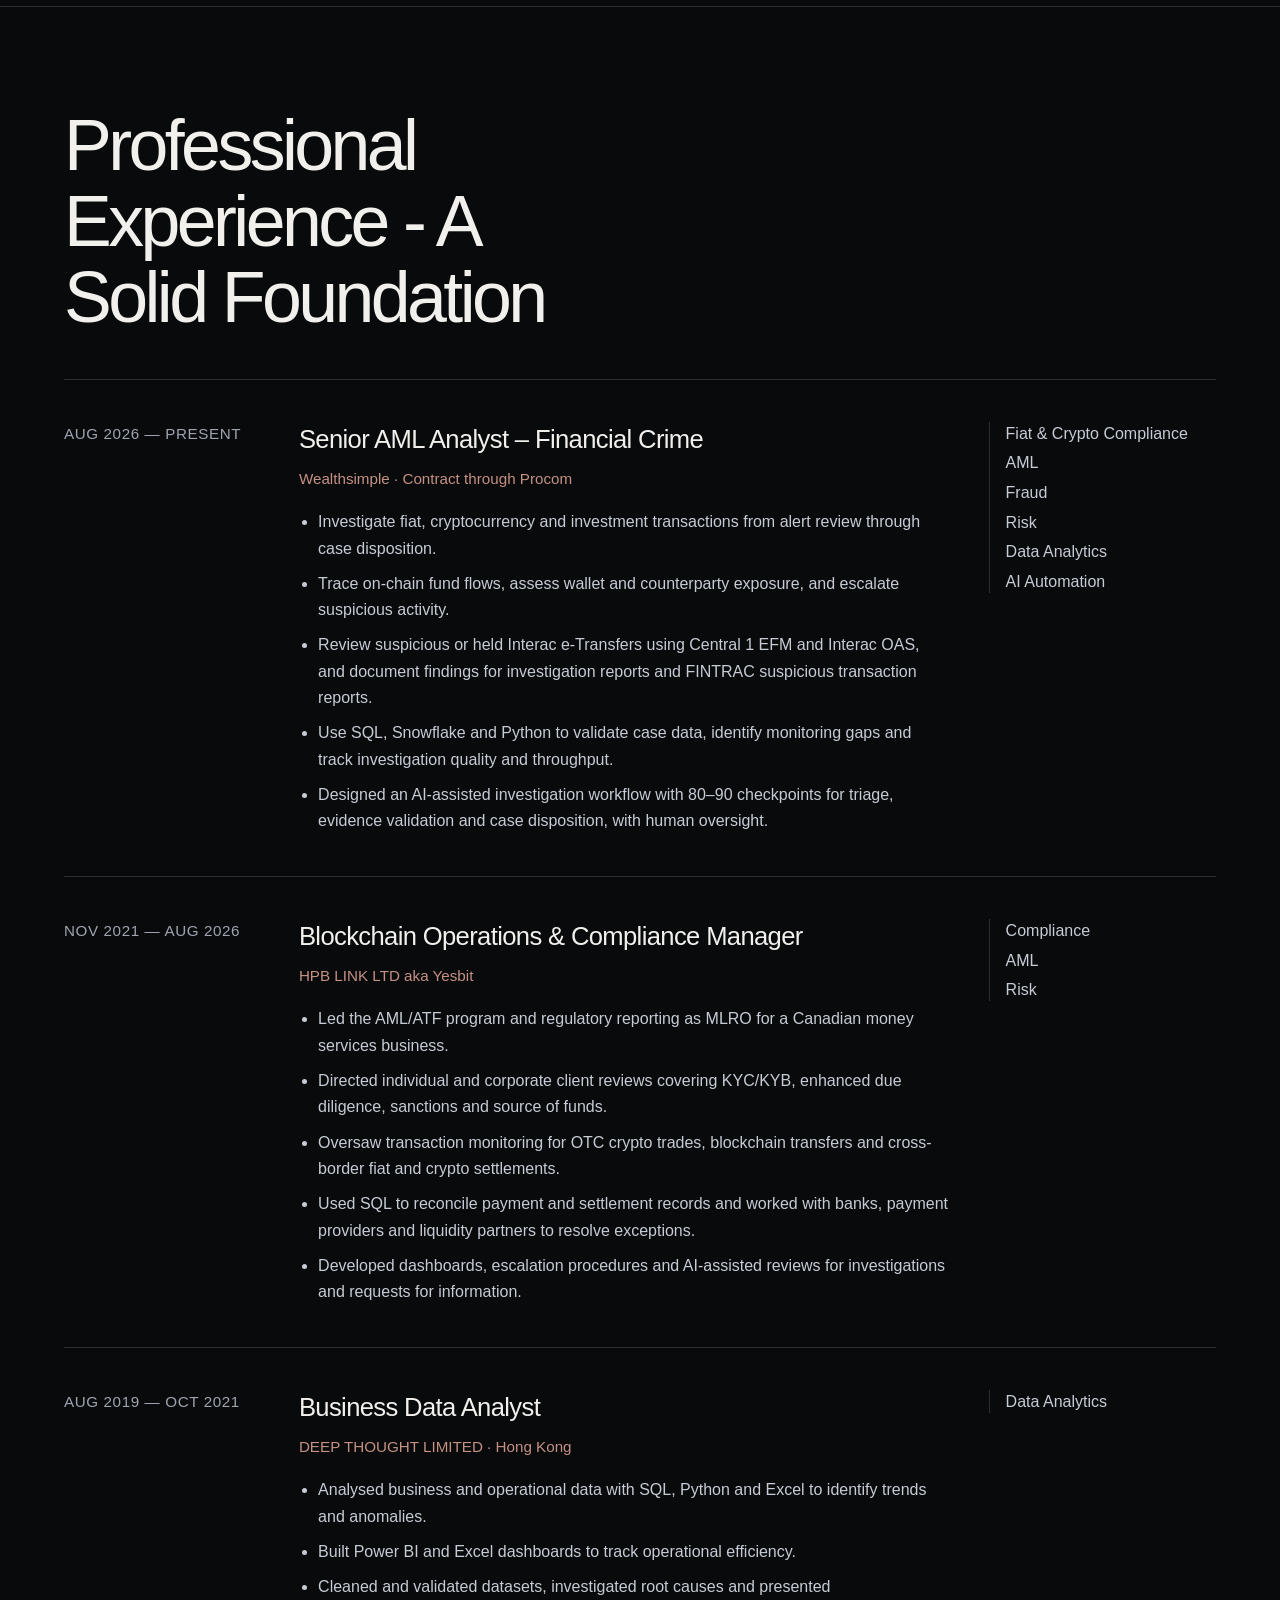
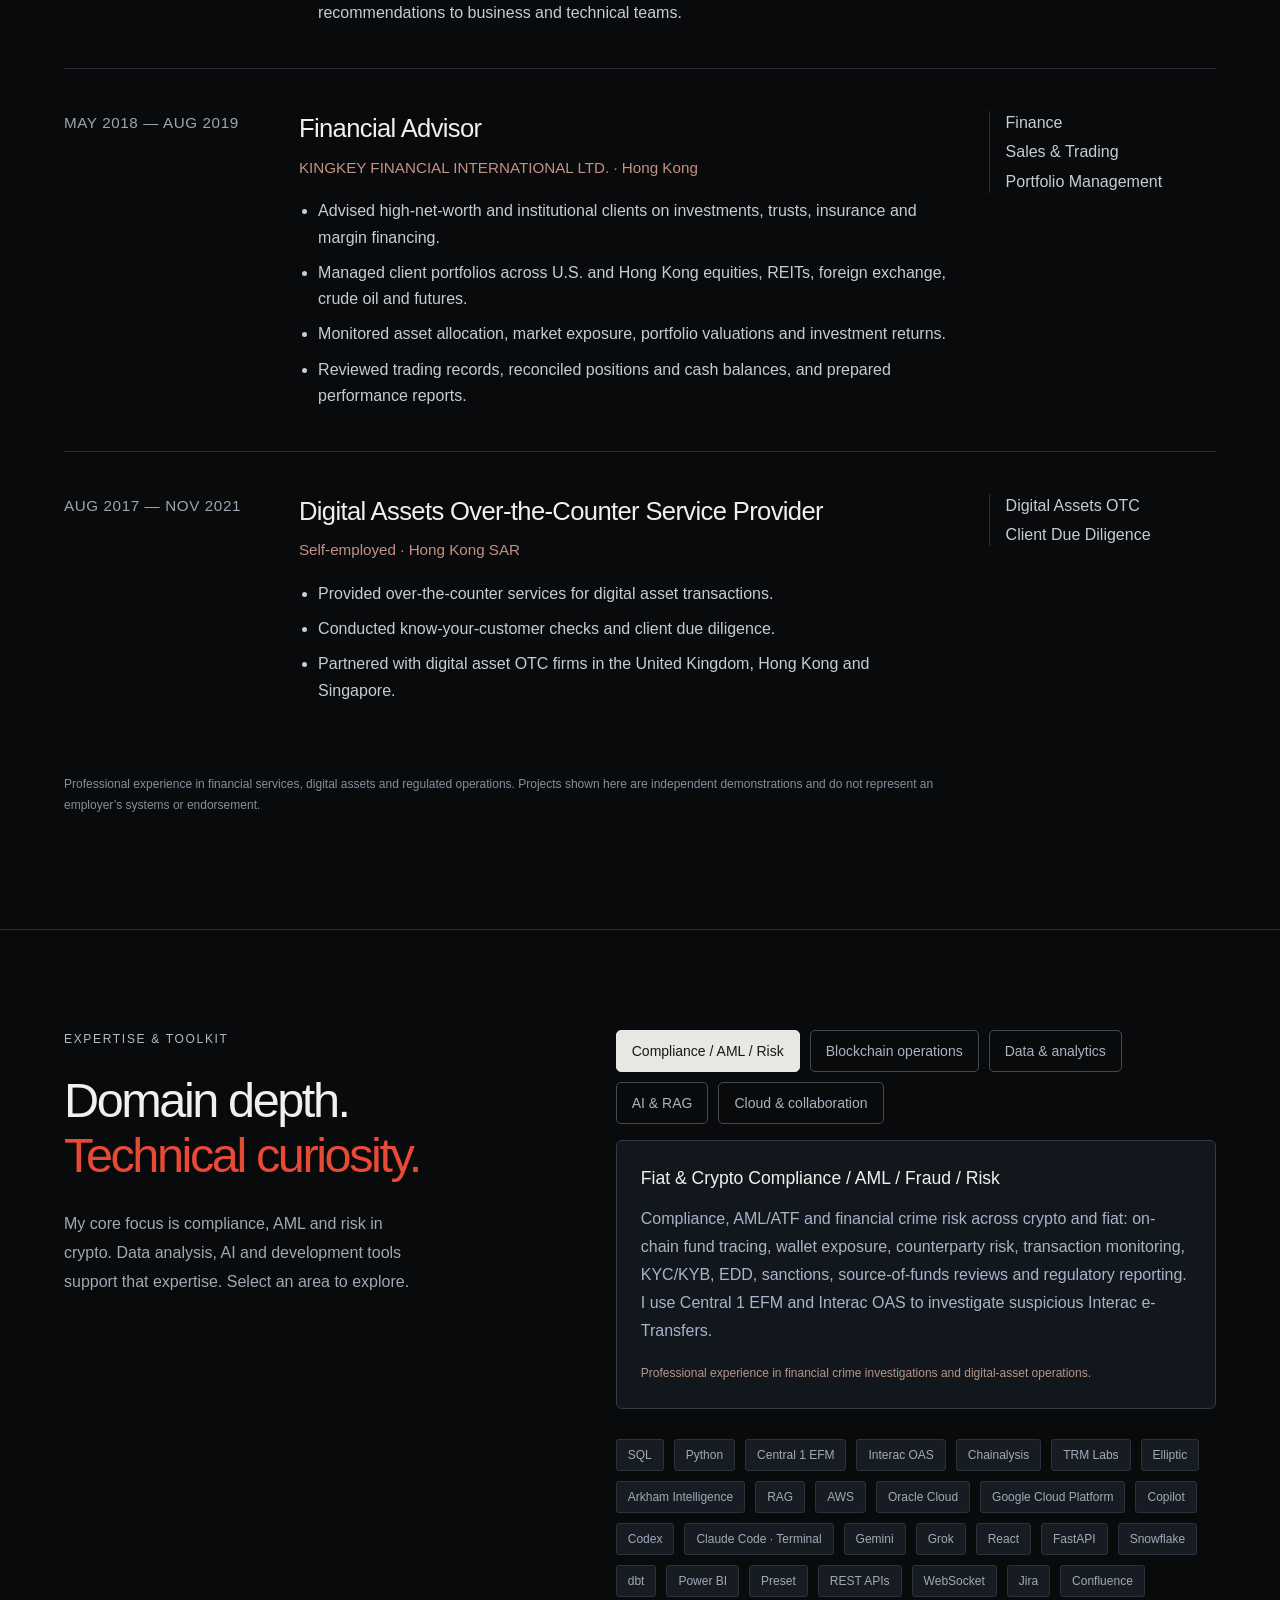
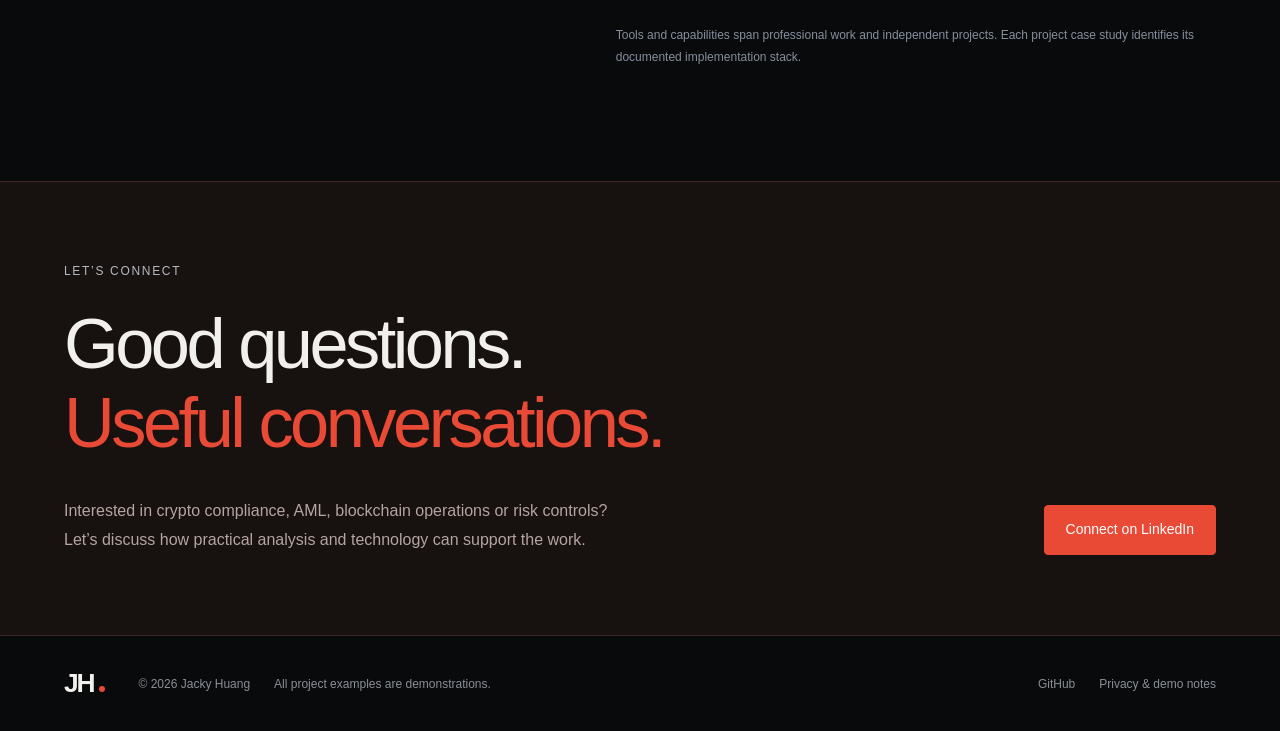
==== commit 6654add4: "Move portfolio risk calculations to private preview" ====
--- a/index.html
+++ b/index.html
@@ -1,19 +1,11 @@
 <!doctype html>
-<html lang="en"><head><meta charset="utf-8"><meta name="viewport" content="width=device-width,initial-scale=1"><meta name="theme-color" content="#090a0c"><meta name="description" content="Jacky Huang — compliance, AML and risk expertise, across fiat and crypto operations in fintech, supported by data analytics and practical AI. Explore independent demo projects and Stock Market Data Analysis V1–V3."><meta property="og:title" content="Jacky Huang · Fintech | Fiat &amp; Crypto Compliance / AML / Risk"><meta property="og:description" content="From complex financial crime questions to clear, useful systems. Professional portfolio and independent demo projects."><title>Jacky Huang · Fintech | Fiat &amp; Crypto Compliance / AML / Risk</title><link rel="icon" href="assets/favicon.svg" type="image/svg+xml"><link rel="stylesheet" href="styles.css"><script src="app.js?v=risk-1" defer></script></head><body>
+<html lang="en"><head><meta charset="utf-8"><meta name="viewport" content="width=device-width,initial-scale=1"><meta name="theme-color" content="#090a0c"><meta name="description" content="Jacky Huang — compliance, AML and risk expertise, across fiat and crypto operations in fintech, supported by data analytics and practical AI. Explore independent demo projects and Stock Market Data Analysis V1–V3."><meta property="og:title" content="Jacky Huang · Fintech | Fiat &amp; Crypto Compliance / AML / Risk"><meta property="og:description" content="From complex financial crime questions to clear, useful systems. Professional portfolio and independent demo projects."><title>Jacky Huang · Fintech | Fiat &amp; Crypto Compliance / AML / Risk</title><link rel="icon" href="assets/favicon.svg" type="image/svg+xml"><link rel="stylesheet" href="styles.css"><script src="app.js" defer></script></head><body>
 <a class="skip" href="#main">Skip to content</a><header class="header"><a class="identity" href="#home" aria-label="Jacky Huang, home">JH<span class="identity-dot"></span></a><nav aria-label="Main navigation"><a href="#work" data-i18n="navWork">Selected work</a><a href="#about" data-i18n="navAbout">About</a><a href="#experience" data-i18n="navExperience">Experience</a><a href="#toolkit" data-i18n="navToolkit">Toolkit</a></nav><div class="header-right"><button id="language" aria-label="Switch to Traditional Chinese">中文</button><a class="contact-link" href="https://www.linkedin.com/in/jacky-huang-ca/" target="_blank" rel="noopener noreferrer">LinkedIn</a></div></header>
 <main id="main"><section class="hero section" id="home"><div class="hero-top"><span data-i18n="location">GREATER TORONTO AREA · CANADA</span><span data-i18n="discipline">COMPLIANCE / AML / RISK</span><span class="year">PORTFOLIO · 2026</span></div><div class="hero-grid"><div class="hero-copy"><p class="eyebrow" data-i18n="intro">FINTECH</p><h1 data-i18n="heroTitle">Fiat &amp; Crypto<br><em>Compliance / AML / Risk</em></h1><p class="hero-description" data-i18n="heroDescription">I’m Jacky Huang. I bring more than 12 years of experience across U.S. equities, foreign exchange, crude oil and futures, and a decade in crypto markets. That perspective informs my work in financial crime investigations, where I trace funds across wallets and assess counterparty risk.</p><div class="hero-actions"><a class="button primary" href="#work" data-i18n="explore">Explore my work</a><a class="button secondary" href="#about" data-i18n="meet">Meet Jacky</a></div></div><div class="hero-art" aria-label="Crypto compliance, AML, risk and data analysis connected through human judgment"><div class="art-grid"></div><div class="orbit orbit-one"></div><div class="orbit orbit-two"></div><div class="orbit orbit-three"></div><div class="core"><span>JH</span><small>HUMAN JUDGMENT</small></div><div class="satellite satellite-one"><span class="satellite-icon">◈</span><div>COMPLIANCE / AML / RISK<small>Fiat &amp; crypto</small></div></div><div class="satellite satellite-two"><span class="satellite-icon">⌘</span><div>DATA & EVIDENCE<small>Traceable reasoning</small></div></div><div class="satellite satellite-three"><span class="satellite-icon">✳</span><div>APPLIED AI<small>Automation with oversight</small></div></div><span class="art-caption">CRYPTO × FIAT × INTELLIGENCE</span></div></div><div class="name-line"><img class="profile-avatar" src="assets/github-avatar.png" width="96" height="96" alt="Jacky Huang’s GitHub avatar"><span>JACKY</span> <span class="surname">HUANG</span></div><div class="hero-bottom"><span data-i18n="heroFoot">Fiat and crypto transaction monitoring, investigations and risk controls.</span><span data-i18n="scroll">SCROLL TO EXPLORE</span></div></section>
 <div class="ticker" aria-hidden="true"><div>INVESTIGATE · CONNECT · BUILD · CHALLENGE · IMPROVE · INVESTIGATE · CONNECT · BUILD · CHALLENGE · IMPROVE ·</div></div>
 <section id="work" class="section work"><div class="section-heading"><p class="eyebrow" data-i18n="workEyebrow">SELECTED WORK</p><h2 data-i18n="workTitle">Ideas made <em>tangible.</em></h2><p class="section-note" data-i18n="demoNote">Independent demonstrations with fictional AML transactions and saved market research examples.</p></div><article class="featured-project"><div class="project-image"><div class="image-toolbar"><span>CRYPTO–FIAT AML</span><span class="demo-chip">SYNTHETIC DEMO</span></div><img src="assets/aml-overview-compact-8d4ffa05.jpg" alt="Independent demo of a dark AML dashboard with alert queues, risk priorities and filters" width="1512" height="890" loading="lazy"><a class="overview-link" href="aml-overview.html" data-i18n="overviewLink">View full AML overview →</a><div class="image-caption"><span data-i18n="privateLabel">Private workspace · ChatGPT sign-in required</span><span>50,000 DEMO ALERTS</span></div></div><div class="project-copy"><div class="tags"><span>FINANCIAL CRIME</span><span>WORKFLOW DESIGN</span></div><h3>Crypto–Fiat<br>AML Dashboard</h3><p data-i18n="amlDescription">A working demonstration of how alert triage, investigation evidence and risk-based decisions can fit into one coherent analyst workspace.</p><ul class="project-points"><li data-i18n="amlPoint1">L1 / L2 queues, direct and indirect exposure</li><li data-i18n="amlPoint2">Investigation rationale and manual QC gates</li><li data-i18n="amlPoint3">Transparent metrics and synthetic data</li></ul><div class="project-links"><button class="button primary" data-case="aml" data-i18n="caseStudy">Read case study</button><a class="text-link" href="#aml-demo" data-i18n="tryDemo">Try the public demo</a></div><a class="private-link" href="https://crypto-fiat-aml-demo-jacky.jacbb.chatgpt.site" target="_blank" rel="noopener noreferrer" data-i18n="privateWorkspace">Open private workspace · owner access</a></div></article>
 <div id="aml-demo" class="demo-section"><div class="demo-intro"><span class="eyebrow" data-i18n="handsOn">HANDS-ON PREVIEW</span><h3 data-i18n="demoTitle">Follow the evidence.</h3><p data-i18n="demoDescription">Choose a fictional exposure scenario. See how routing changes while the analyst retains the final decision.</p><span class="demo-chip">DEMO ONLY · NO LIVE DATA</span></div><div class="interactive-demo"><div class="demo-controls"><label><span data-i18n="exposureLabel">Exposure</span><select id="demo-exposure"><option value="DIRECT">Direct</option><option value="INDIRECT">Indirect</option></select></label><label><span data-i18n="severityLabel">Risk band</span><select id="demo-band"><option value="Severe">Severe</option><option value="HML">HML</option></select></label></div><div class="demo-record"><div><span class="record-label">FICTIONAL ALERT</span><strong>DEMO-AML-0142</strong><small>Demo account · Synthetic transfer · USD 5,000</small></div><span id="demo-priority" class="priority-badge">P1</span></div><div class="demo-route"><div><small data-i18n="queueLabel">ILLUSTRATIVE QUEUE</small><strong id="demo-queue">L2 · Investigator</strong></div><div><small data-i18n="slaLabel">EXAMPLE REVIEW WINDOW</small><strong id="demo-sla">5 days</strong></div></div><p id="demo-explanation" class="demo-explanation"></p><button class="button secondary" id="demo-review" data-i18n="reviewDemo">Review the demo checklist</button><div id="demo-checklist" hidden><div class="demo-checklist"><label><input type="checkbox"> <span data-i18n="check1">Transaction context reviewed</span></label><label><input type="checkbox"> <span data-i18n="check2">Evidence and rationale recorded</span></label><label><input type="checkbox"> <span data-i18n="check3">Human reviewer assigned</span></label></div><p id="demo-check-status" role="status"></p></div></div></div>
-<article class="market-project"><div class="market-heading"><div><div class="tags"><span>FINTECH</span><span>DATA ENGINEERING</span><span>APPLIED AI</span></div><h3>Stock Market Data Analysis <span>V1–V3</span></h3></div><p data-i18n="marketIntro">Compare index ETFs and focus stocks in the market overview. Open the AAPL research demo to explore historical prices, an AI summary, its supporting evidence and what to verify next.</p></div><section class="market-version" aria-labelledby="v1-heading"><h4 id="v1-heading" data-i18n="v1Heading">V1 · Research platform</h4><div class="market-content"><div id="v1-image" class="terminal"></div><div id="v1-details" class="market-details"></div></div></section><section class="market-version" aria-labelledby="v2-heading"><h4 id="v2-heading" data-i18n="v2Heading">V2 · Research intelligence</h4><div class="market-content"><div id="v2-image" class="terminal"></div><div id="v2-details" class="market-details"></div></div></section><section class="market-version" id="market-v3" aria-labelledby="v3-heading"><h4 id="v3-heading" data-i18n="v3Heading">V3 · Stock analysis across multiple timeframes</h4><div class="market-content"><a href="assets/market-v3.png"><img src="assets/market-v3.png" width="1500" height="1686" style="width:100%;height:auto" loading="lazy" alt="NVDA research demo showing hourly, four-hour and daily charts, an options chain and congressional trade disclosures"></a><div class="market-details"><h4 data-i18n="v3Title">Example: NVDA across three timeframes</h4><p data-i18n="v3Copy">This saved November 23, 2026 example compares a one-hour rebound with weaker four-hour momentum and a daily close below both moving averages. The report identifies what would change that assessment and puts the charts alongside an options chain and congressional trade disclosures.</p><a class="text-link" href="assets/market-v3.png" data-i18n="v3Open">Open full research snapshot</a></div></div></section><div class="market-showcase-callout"><div><h4 data-i18n="marketExploreHeading">Explore the full Stock Market Data Analysis system</h4><p data-i18n="marketExploreCopy">Website sections, research intelligence and the quant lab — with module previews, evidence flows and interactive demos.</p></div><div class="project-links"><a class="button primary" href="market.html" data-i18n="marketExplore">Explore all sections</a><a class="text-link" href="market.html#research" data-i18n="marketQuant">Research & quant showcase</a></div></div><div class="market-footer"><span data-i18n="marketFoot">Market screenshots show saved research examples.</span></div></article>
-<article id="portfolio-risk" class="market-showcase-callout">
-  <div>
-    <h3 data-i18n="riskProjectTitle">Portfolio Risk Management</h3>
-    <p data-i18n="riskProjectCopy">A historical multi-asset risk backtest with Expected Shortfall, independent model reviews and a synthetic Bloomberg integration sandbox.</p>
-  </div>
-  <div class="project-links"><a class="button primary" href="portfolio-risk/" data-i18n="riskProjectOpen">Open risk case study</a></div>
-</article>
-</section>
+<article class="market-project"><div class="market-heading"><div><div class="tags"><span>FINTECH</span><span>DATA ENGINEERING</span><span>APPLIED AI</span></div><h3>Stock Market Data Analysis <span>V1–V3</span></h3></div><p data-i18n="marketIntro">Compare index ETFs and focus stocks in the market overview. Open the AAPL research demo to explore historical prices, an AI summary, its supporting evidence and what to verify next.</p></div><section class="market-version" aria-labelledby="v1-heading"><h4 id="v1-heading" data-i18n="v1Heading">V1 · Research platform</h4><div class="market-content"><div id="v1-image" class="terminal"></div><div id="v1-details" class="market-details"></div></div></section><section class="market-version" aria-labelledby="v2-heading"><h4 id="v2-heading" data-i18n="v2Heading">V2 · Research intelligence</h4><div class="market-content"><div id="v2-image" class="terminal"></div><div id="v2-details" class="market-details"></div></div></section><section class="market-version" id="market-v3" aria-labelledby="v3-heading"><h4 id="v3-heading" data-i18n="v3Heading">V3 · Stock analysis across multiple timeframes</h4><div class="market-content"><a href="assets/market-v3.png"><img src="assets/market-v3.png" width="1500" height="1686" style="width:100%;height:auto" loading="lazy" alt="NVDA research demo showing hourly, four-hour and daily charts, an options chain and congressional trade disclosures"></a><div class="market-details"><h4 data-i18n="v3Title">Example: NVDA across three timeframes</h4><p data-i18n="v3Copy">This saved November 23, 2026 example compares a one-hour rebound with weaker four-hour momentum and a daily close below both moving averages. The report identifies what would change that assessment and puts the charts alongside an options chain and congressional trade disclosures.</p><a class="text-link" href="assets/market-v3.png" data-i18n="v3Open">Open full research snapshot</a></div></div></section><div class="market-showcase-callout"><div><h4 data-i18n="marketExploreHeading">Explore the full Stock Market Data Analysis system</h4><p data-i18n="marketExploreCopy">Website sections, research intelligence and the quant lab — with module previews, evidence flows and interactive demos.</p></div><div class="project-links"><a class="button primary" href="market.html" data-i18n="marketExplore">Explore all sections</a><a class="text-link" href="market.html#research" data-i18n="marketQuant">Research & quant showcase</a></div></div><div class="market-footer"><span data-i18n="marketFoot">Market screenshots show saved research examples.</span></div></article></section>
 <section id="about" class="section about"><div class="about-label"><p class="eyebrow" data-i18n="aboutEyebrow">HOW I THINK</p><div class="about-monogram" aria-hidden="true">J<span>H</span></div></div><div class="about-copy"><h2 data-i18n="aboutTitle">The useful question is<br><em>“What does the evidence say?”</em></h2><p class="about-lead" data-i18n="aboutLead">My professional background spans 8+ years in financial services, including 5+ years in digital assets and cross-border payment operations. I use SQL, Python and AI-assisted workflows to support AML investigations and risk controls.</p><p data-i18n="aboutBody">At Wealthsimple, contracted through Procom, I investigate cryptocurrency, fiat and investment transactions, trace fund flows and wallet exposure, assess counterparty risks, and document findings and escalations. I use SQL, Snowflake, Python and dashboards to validate data, investigate monitoring gaps and support operational improvements.</p><p data-i18n="aboutBody2">Previously at HPB LINK LTD aka Yesbit, I managed compliance and MLRO responsibilities alongside OTC digital-asset, payment and settlement workflows. I coordinated exception resolution with banks, PSPs, liquidity providers and technical stakeholders, and developed AI-assisted processes while retaining human oversight.</p><div class="profile-credentials"><h3 data-i18n="credentialsHeading">Blockchain intelligence credentials</h3><p data-i18n="credentialsCopy">Chainalysis Certified Advanced Investigator (CCAI) · Chainalysis Certified Investigator (CCI) · Elliptic Agentic On-Chain Risk Practitioner</p><p data-i18n="profileLanguages">Languages: English · Cantonese · Mandarin</p></div><a class="text-link" href="https://www.linkedin.com/in/jacky-huang-ca/" target="_blank" rel="noopener noreferrer" data-i18n="profileSource">Read my professional background on LinkedIn</a><div class="principles"><div><strong data-i18n="principle1">Investigate with context.</strong><p data-i18n="principle1body">An alert is a starting point. Transaction patterns, counterparties and client context shape the assessment.</p></div><div><strong data-i18n="principle2">Make reasoning reviewable.</strong><p data-i18n="principle2body">Separate observations, assumptions and missing information. A conclusion should withstand a second review.</p></div><div><strong data-i18n="principle3">Automate with judgment.</strong><p data-i18n="principle3body">Build useful assistance around the analyst. Keep decisions accountable and uncertain outputs explicit.</p></div></div></div></section>
 <section id="experience" class="section experience"><div class="section-heading"><h2 data-i18n="experienceTitle">Professional Experience - A Solid Foundation</h2></div><div class="experience-list"><article><div class="experience-date">AUG 2026 — PRESENT</div><div><h3>Senior AML Analyst – Financial Crime</h3><p class="company">Wealthsimple · Contract through Procom</p><ul class="role-points"><li data-i18n="role0Point0">Investigate fiat, cryptocurrency and investment transactions from alert review through case disposition.</li><li data-i18n="role0Point1">Trace on-chain fund flows, assess wallet and counterparty exposure, and escalate suspicious activity.</li><li data-i18n="role0Point2">Review suspicious or held Interac e-Transfers using Central 1 EFM and Interac OAS, and document findings for investigation reports and FINTRAC suspicious transaction reports.</li><li data-i18n="role0Point3">Use SQL, Snowflake and Python to validate case data, identify monitoring gaps and track investigation quality and throughput.</li><li data-i18n="role0Point4">Designed an AI-assisted investigation workflow with 80–90 checkpoints for triage, evidence validation and case disposition, with human oversight.</li></ul></div><ul class="role-focus" aria-label="Areas of expertise"><li>Fiat &amp; Crypto Compliance</li><li>AML</li><li>Fraud</li><li>Risk</li><li>Data Analytics</li><li>AI Automation</li></ul></article>
 <article><div class="experience-date">NOV 2021 — AUG 2026</div><div><h3>Blockchain Operations &amp; Compliance Manager</h3><p class="company">HPB LINK LTD aka Yesbit</p><ul class="role-points"><li data-i18n="role1Point0">Led the AML/ATF program and regulatory reporting as MLRO for a Canadian money services business.</li><li data-i18n="role1Point1">Directed individual and corporate client reviews covering KYC/KYB, enhanced due diligence, sanctions and source of funds.</li><li data-i18n="role1Point2">Oversaw transaction monitoring for OTC crypto trades, blockchain transfers and cross-border fiat and crypto settlements.</li><li data-i18n="role1Point3">Used SQL to reconcile payment and settlement records and worked with banks, payment providers and liquidity partners to resolve exceptions.</li><li data-i18n="role1Point4">Developed dashboards, escalation procedures and AI-assisted reviews for investigations and requests for information.</li></ul></div><ul class="role-focus" aria-label="Areas of expertise"><li>Compliance</li><li>AML</li><li>Risk</li></ul></article>
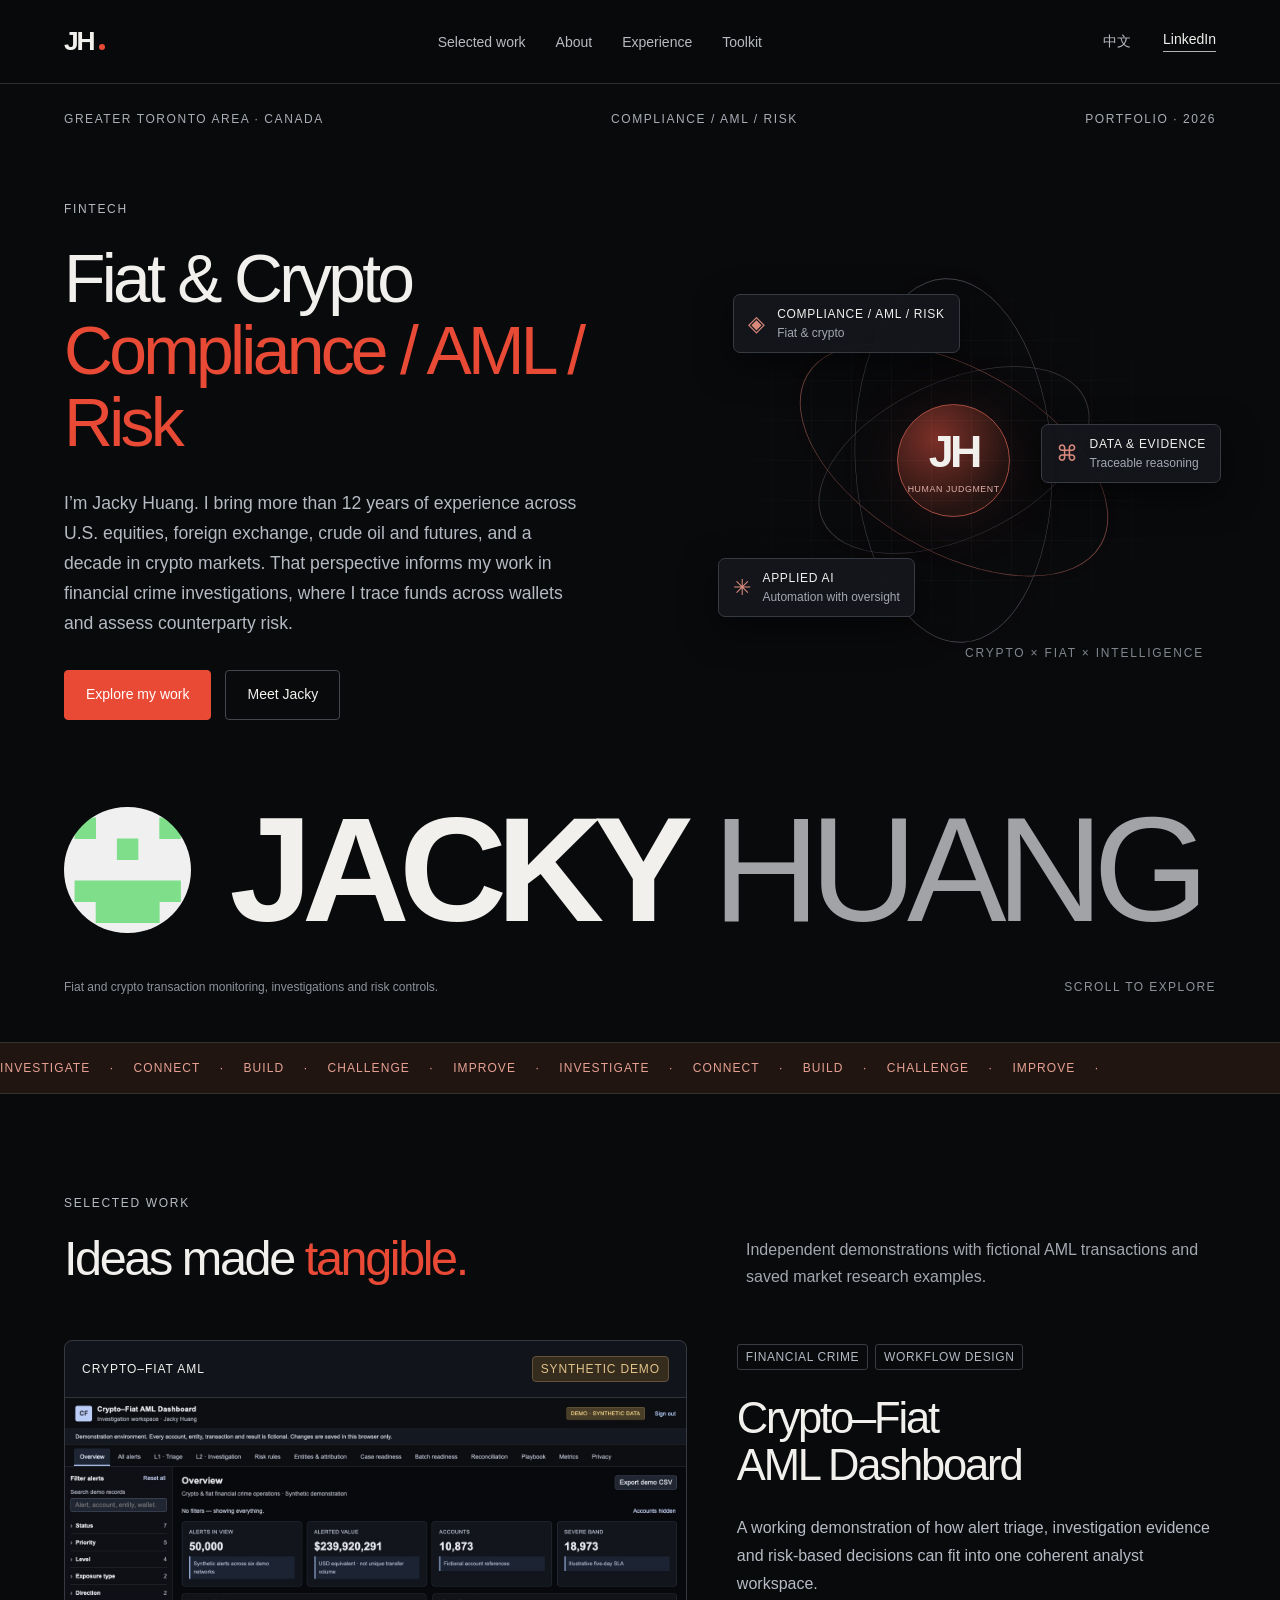
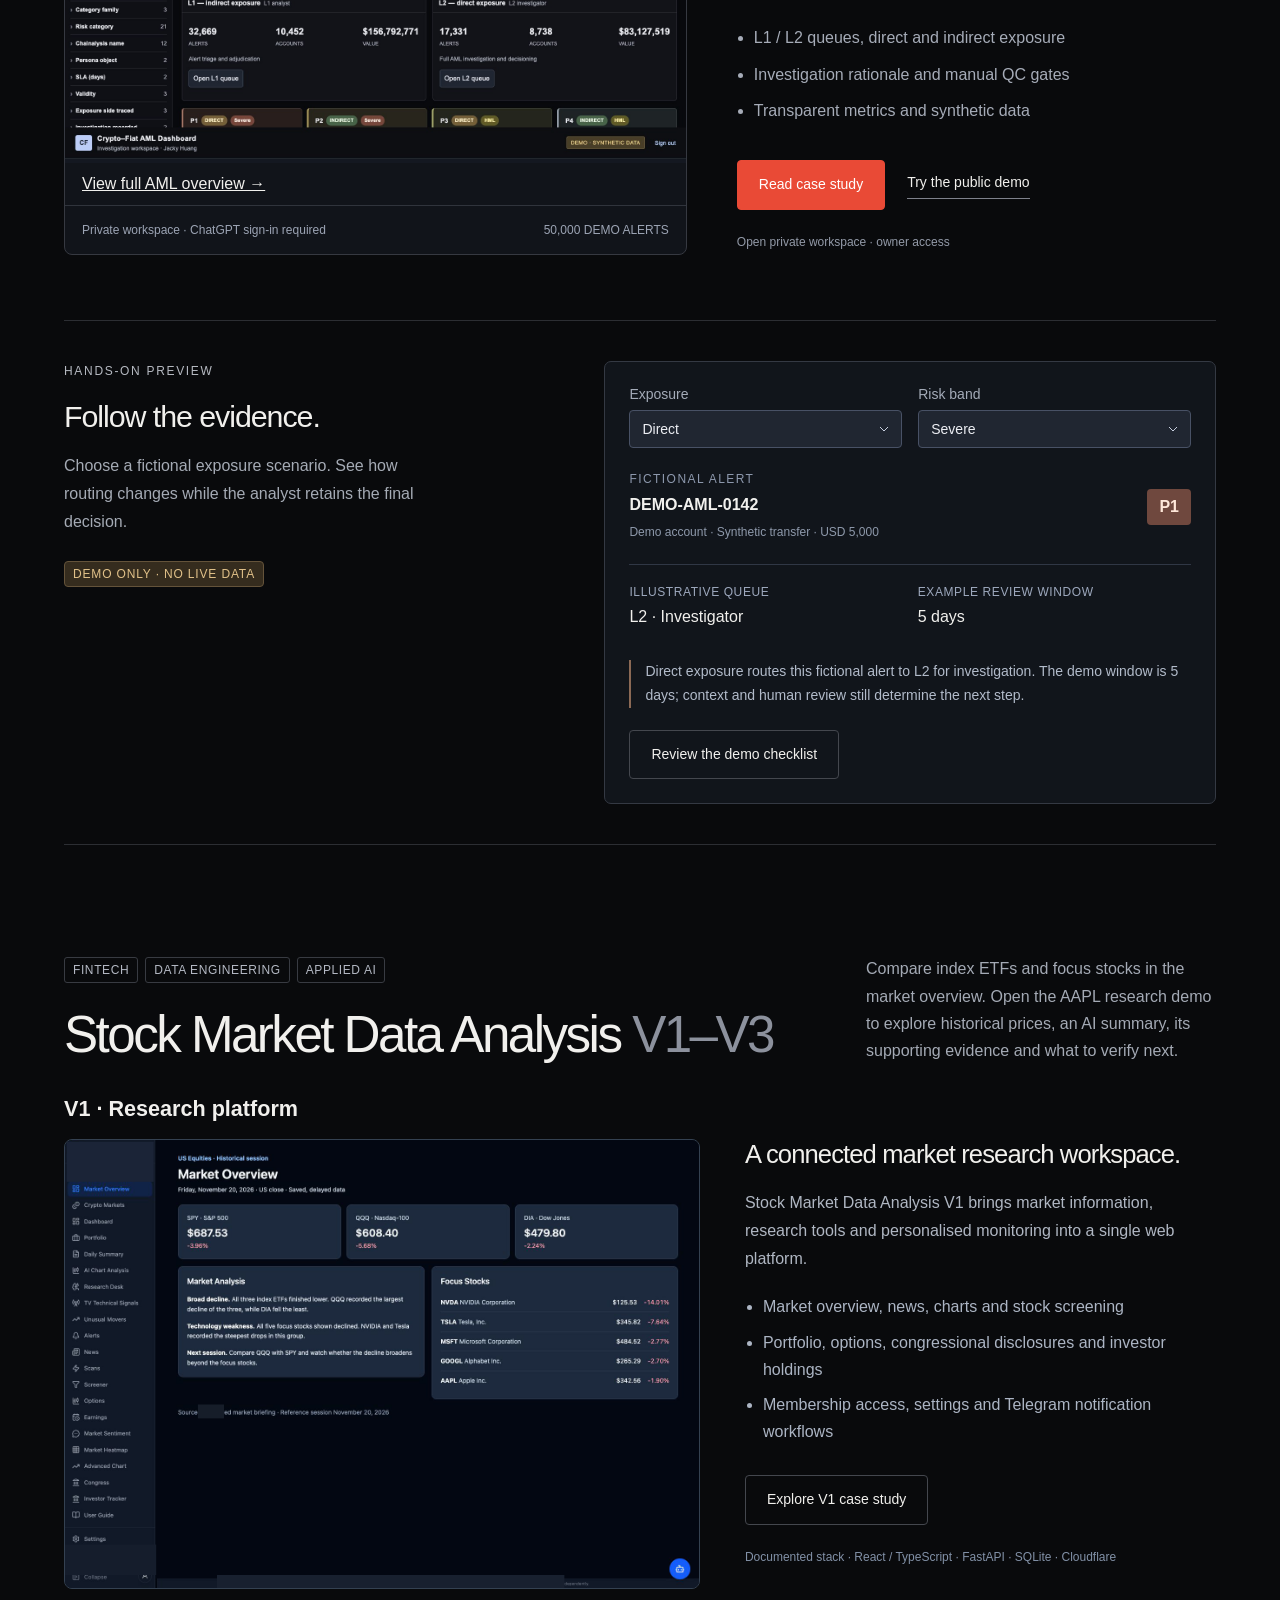
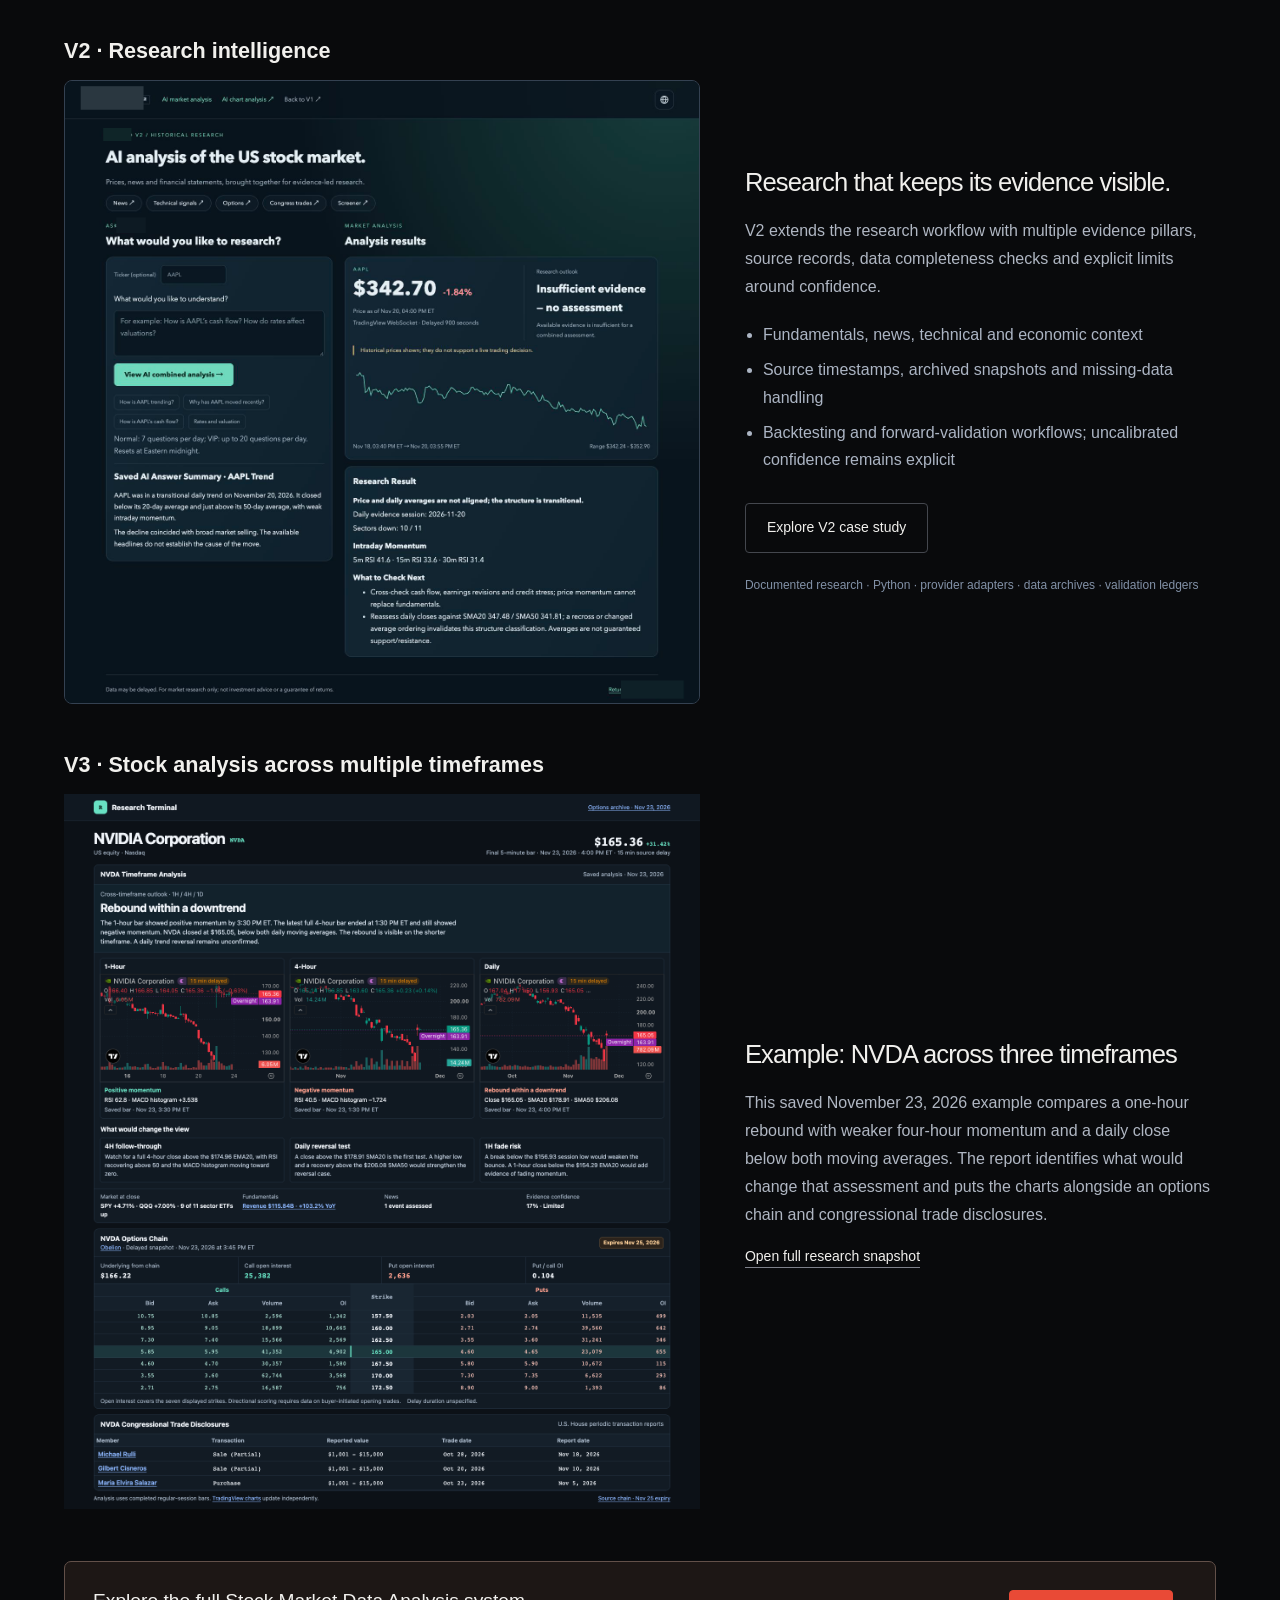
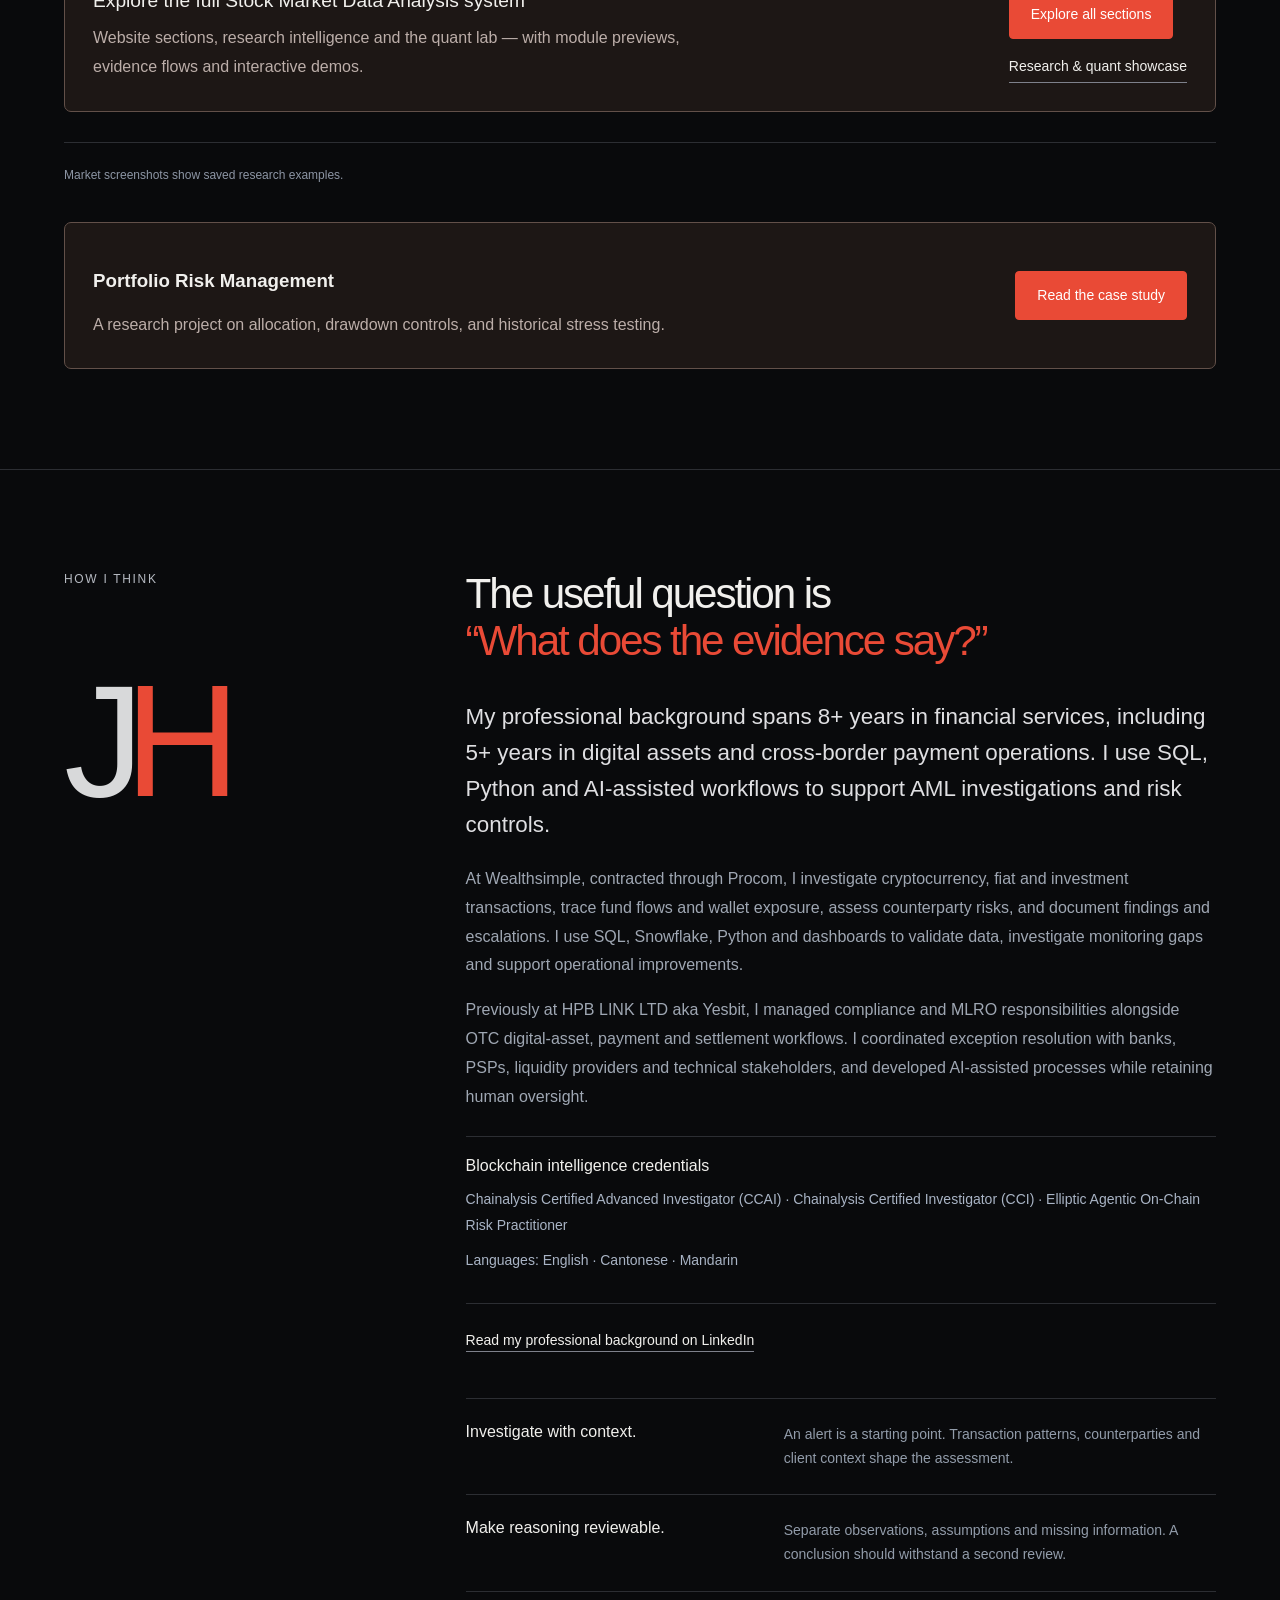
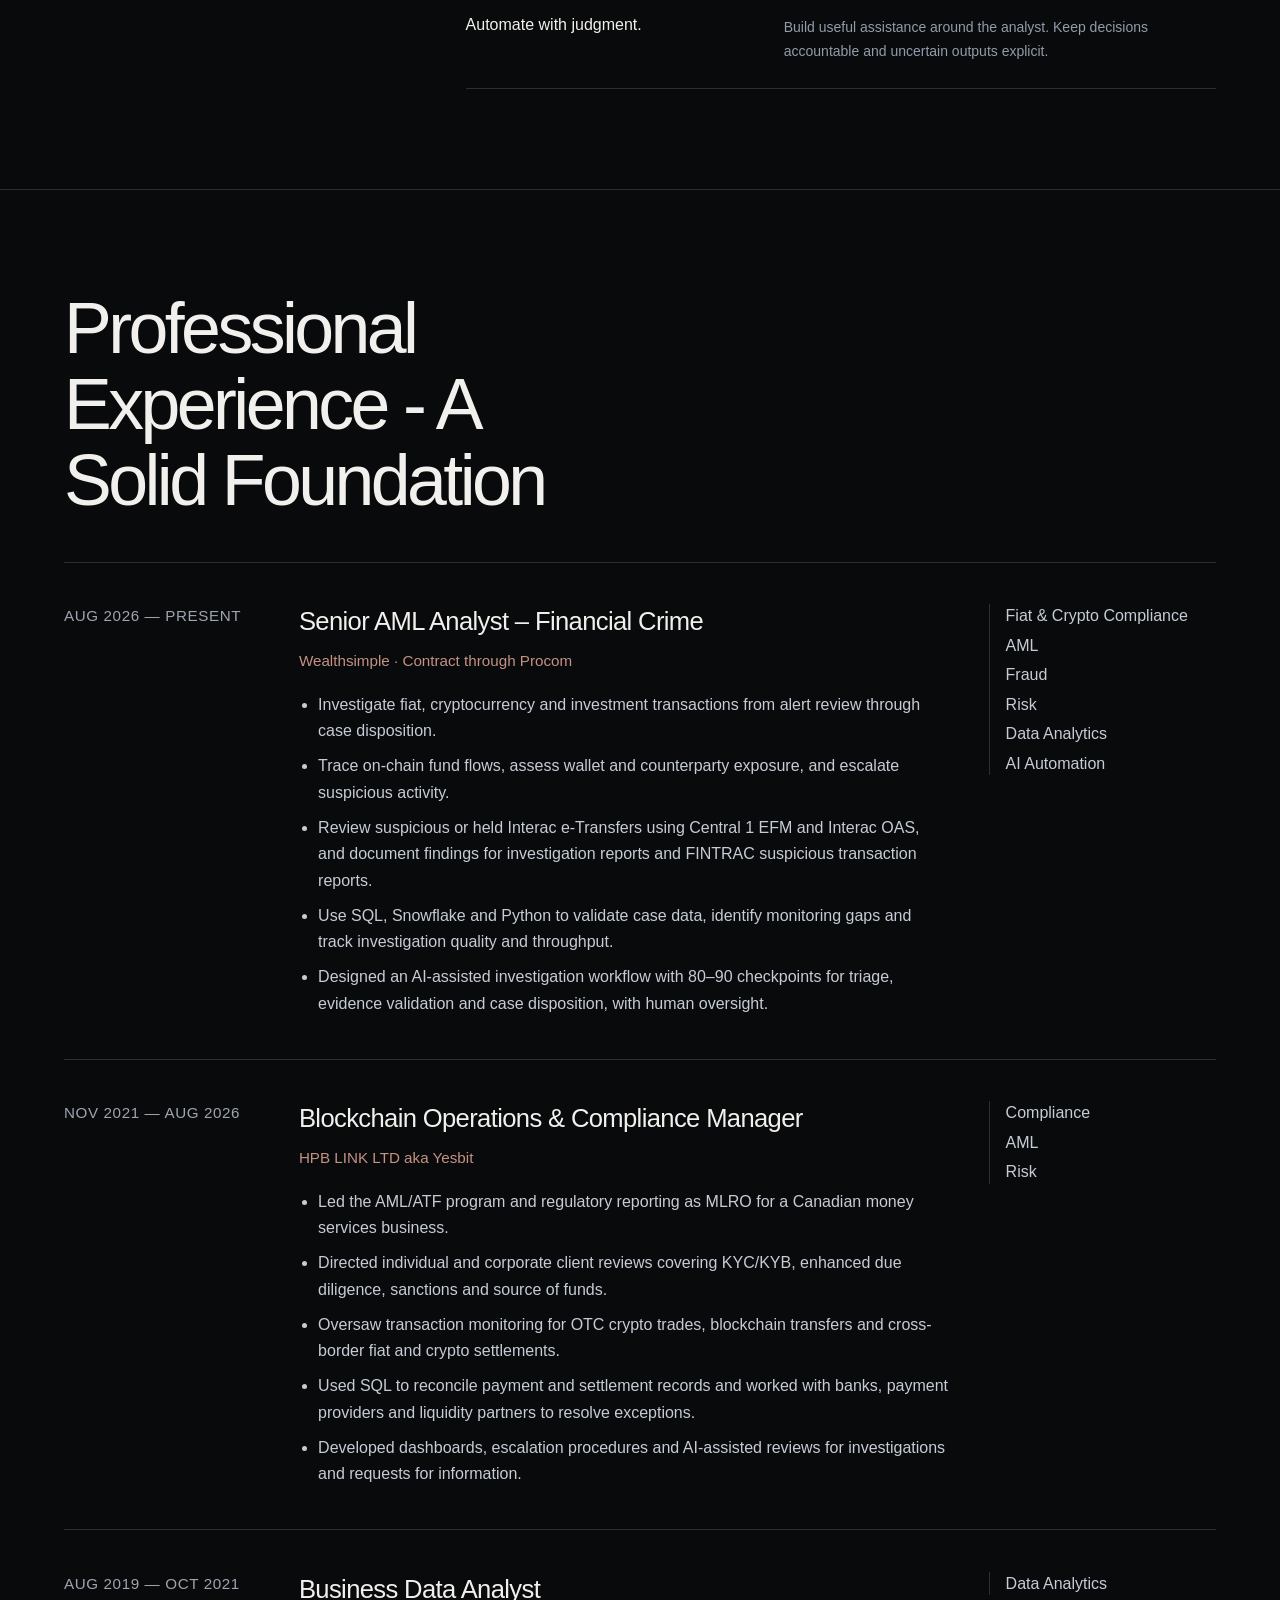
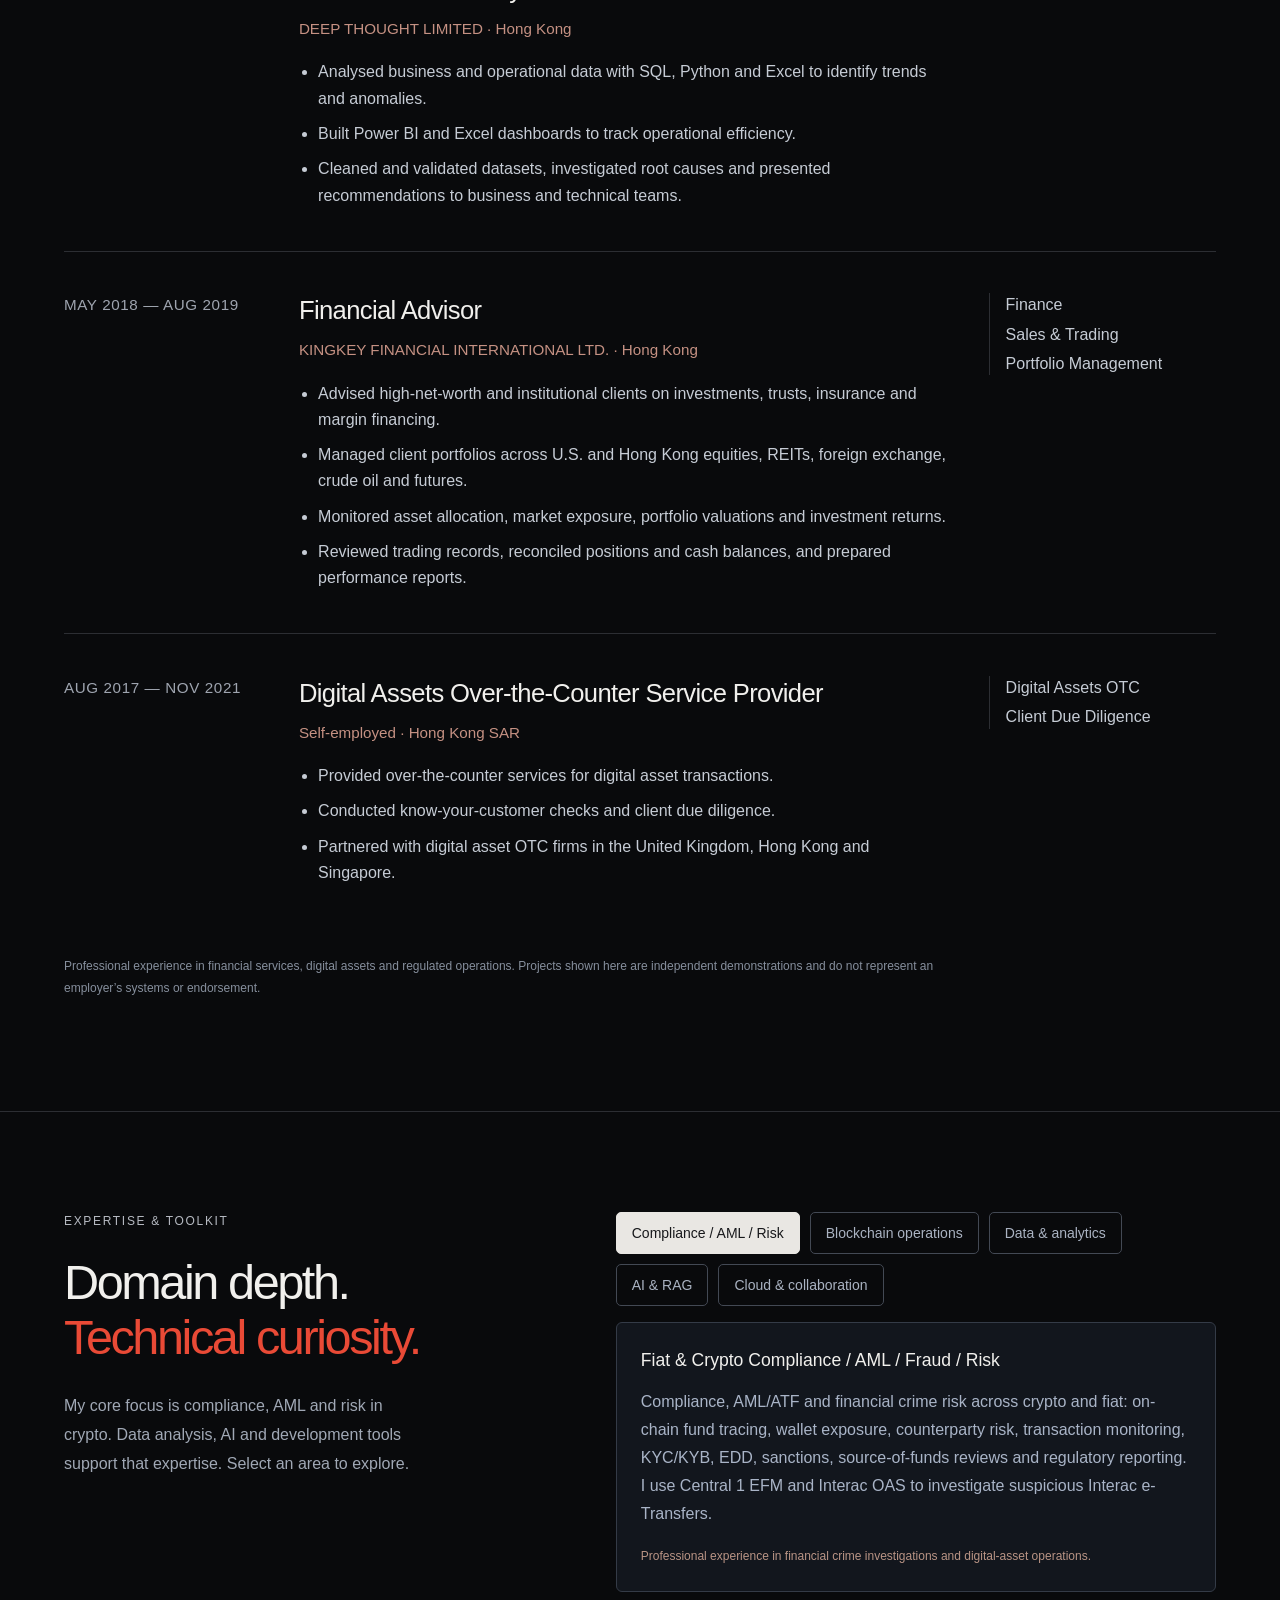
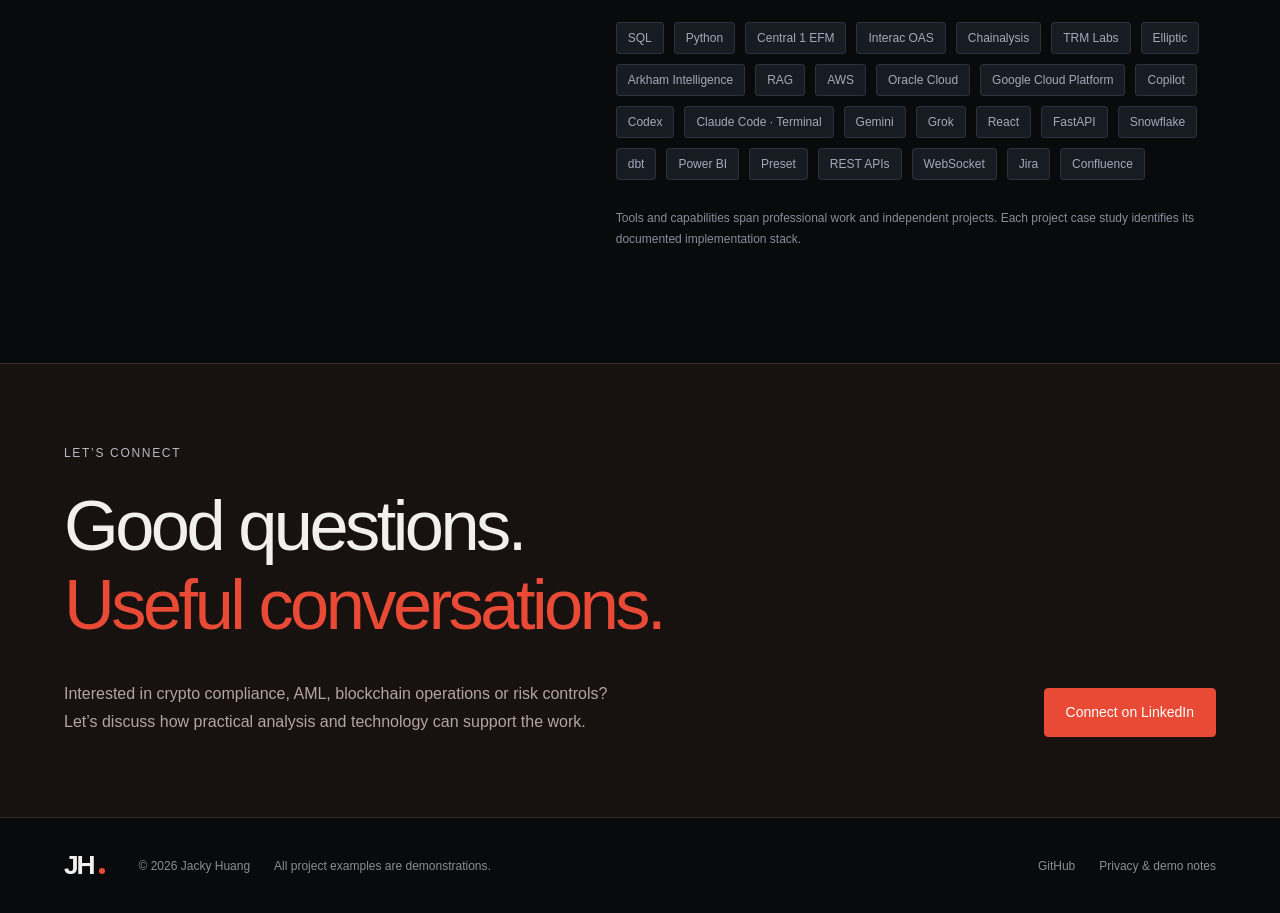
==== commit 9e93b655: "Add portfolio risk case study summary" ====
--- a/index.html
+++ b/index.html
@@ -1,11 +1,19 @@
 <!doctype html>
-<html lang="en"><head><meta charset="utf-8"><meta name="viewport" content="width=device-width,initial-scale=1"><meta name="theme-color" content="#090a0c"><meta name="description" content="Jacky Huang — compliance, AML and risk expertise, across fiat and crypto operations in fintech, supported by data analytics and practical AI. Explore independent demo projects and Stock Market Data Analysis V1–V3."><meta property="og:title" content="Jacky Huang · Fintech | Fiat &amp; Crypto Compliance / AML / Risk"><meta property="og:description" content="From complex financial crime questions to clear, useful systems. Professional portfolio and independent demo projects."><title>Jacky Huang · Fintech | Fiat &amp; Crypto Compliance / AML / Risk</title><link rel="icon" href="assets/favicon.svg" type="image/svg+xml"><link rel="stylesheet" href="styles.css"><script src="app.js" defer></script></head><body>
+<html lang="en"><head><meta charset="utf-8"><meta name="viewport" content="width=device-width,initial-scale=1"><meta name="theme-color" content="#090a0c"><meta name="description" content="Jacky Huang — compliance, AML and risk expertise, across fiat and crypto operations in fintech, supported by data analytics and practical AI. Explore independent demo projects and Stock Market Data Analysis V1–V3."><meta property="og:title" content="Jacky Huang · Fintech | Fiat &amp; Crypto Compliance / AML / Risk"><meta property="og:description" content="From complex financial crime questions to clear, useful systems. Professional portfolio and independent demo projects."><title>Jacky Huang · Fintech | Fiat &amp; Crypto Compliance / AML / Risk</title><link rel="icon" href="assets/favicon.svg" type="image/svg+xml"><link rel="stylesheet" href="styles.css"><script src="app.js?v=portfolio-risk" defer></script></head><body>
 <a class="skip" href="#main">Skip to content</a><header class="header"><a class="identity" href="#home" aria-label="Jacky Huang, home">JH<span class="identity-dot"></span></a><nav aria-label="Main navigation"><a href="#work" data-i18n="navWork">Selected work</a><a href="#about" data-i18n="navAbout">About</a><a href="#experience" data-i18n="navExperience">Experience</a><a href="#toolkit" data-i18n="navToolkit">Toolkit</a></nav><div class="header-right"><button id="language" aria-label="Switch to Traditional Chinese">中文</button><a class="contact-link" href="https://www.linkedin.com/in/jacky-huang-ca/" target="_blank" rel="noopener noreferrer">LinkedIn</a></div></header>
 <main id="main"><section class="hero section" id="home"><div class="hero-top"><span data-i18n="location">GREATER TORONTO AREA · CANADA</span><span data-i18n="discipline">COMPLIANCE / AML / RISK</span><span class="year">PORTFOLIO · 2026</span></div><div class="hero-grid"><div class="hero-copy"><p class="eyebrow" data-i18n="intro">FINTECH</p><h1 data-i18n="heroTitle">Fiat &amp; Crypto<br><em>Compliance / AML / Risk</em></h1><p class="hero-description" data-i18n="heroDescription">I’m Jacky Huang. I bring more than 12 years of experience across U.S. equities, foreign exchange, crude oil and futures, and a decade in crypto markets. That perspective informs my work in financial crime investigations, where I trace funds across wallets and assess counterparty risk.</p><div class="hero-actions"><a class="button primary" href="#work" data-i18n="explore">Explore my work</a><a class="button secondary" href="#about" data-i18n="meet">Meet Jacky</a></div></div><div class="hero-art" aria-label="Crypto compliance, AML, risk and data analysis connected through human judgment"><div class="art-grid"></div><div class="orbit orbit-one"></div><div class="orbit orbit-two"></div><div class="orbit orbit-three"></div><div class="core"><span>JH</span><small>HUMAN JUDGMENT</small></div><div class="satellite satellite-one"><span class="satellite-icon">◈</span><div>COMPLIANCE / AML / RISK<small>Fiat &amp; crypto</small></div></div><div class="satellite satellite-two"><span class="satellite-icon">⌘</span><div>DATA & EVIDENCE<small>Traceable reasoning</small></div></div><div class="satellite satellite-three"><span class="satellite-icon">✳</span><div>APPLIED AI<small>Automation with oversight</small></div></div><span class="art-caption">CRYPTO × FIAT × INTELLIGENCE</span></div></div><div class="name-line"><img class="profile-avatar" src="assets/github-avatar.png" width="96" height="96" alt="Jacky Huang’s GitHub avatar"><span>JACKY</span> <span class="surname">HUANG</span></div><div class="hero-bottom"><span data-i18n="heroFoot">Fiat and crypto transaction monitoring, investigations and risk controls.</span><span data-i18n="scroll">SCROLL TO EXPLORE</span></div></section>
 <div class="ticker" aria-hidden="true"><div>INVESTIGATE · CONNECT · BUILD · CHALLENGE · IMPROVE · INVESTIGATE · CONNECT · BUILD · CHALLENGE · IMPROVE ·</div></div>
 <section id="work" class="section work"><div class="section-heading"><p class="eyebrow" data-i18n="workEyebrow">SELECTED WORK</p><h2 data-i18n="workTitle">Ideas made <em>tangible.</em></h2><p class="section-note" data-i18n="demoNote">Independent demonstrations with fictional AML transactions and saved market research examples.</p></div><article class="featured-project"><div class="project-image"><div class="image-toolbar"><span>CRYPTO–FIAT AML</span><span class="demo-chip">SYNTHETIC DEMO</span></div><img src="assets/aml-overview-compact-8d4ffa05.jpg" alt="Independent demo of a dark AML dashboard with alert queues, risk priorities and filters" width="1512" height="890" loading="lazy"><a class="overview-link" href="aml-overview.html" data-i18n="overviewLink">View full AML overview →</a><div class="image-caption"><span data-i18n="privateLabel">Private workspace · ChatGPT sign-in required</span><span>50,000 DEMO ALERTS</span></div></div><div class="project-copy"><div class="tags"><span>FINANCIAL CRIME</span><span>WORKFLOW DESIGN</span></div><h3>Crypto–Fiat<br>AML Dashboard</h3><p data-i18n="amlDescription">A working demonstration of how alert triage, investigation evidence and risk-based decisions can fit into one coherent analyst workspace.</p><ul class="project-points"><li data-i18n="amlPoint1">L1 / L2 queues, direct and indirect exposure</li><li data-i18n="amlPoint2">Investigation rationale and manual QC gates</li><li data-i18n="amlPoint3">Transparent metrics and synthetic data</li></ul><div class="project-links"><button class="button primary" data-case="aml" data-i18n="caseStudy">Read case study</button><a class="text-link" href="#aml-demo" data-i18n="tryDemo">Try the public demo</a></div><a class="private-link" href="https://crypto-fiat-aml-demo-jacky.jacbb.chatgpt.site" target="_blank" rel="noopener noreferrer" data-i18n="privateWorkspace">Open private workspace · owner access</a></div></article>
 <div id="aml-demo" class="demo-section"><div class="demo-intro"><span class="eyebrow" data-i18n="handsOn">HANDS-ON PREVIEW</span><h3 data-i18n="demoTitle">Follow the evidence.</h3><p data-i18n="demoDescription">Choose a fictional exposure scenario. See how routing changes while the analyst retains the final decision.</p><span class="demo-chip">DEMO ONLY · NO LIVE DATA</span></div><div class="interactive-demo"><div class="demo-controls"><label><span data-i18n="exposureLabel">Exposure</span><select id="demo-exposure"><option value="DIRECT">Direct</option><option value="INDIRECT">Indirect</option></select></label><label><span data-i18n="severityLabel">Risk band</span><select id="demo-band"><option value="Severe">Severe</option><option value="HML">HML</option></select></label></div><div class="demo-record"><div><span class="record-label">FICTIONAL ALERT</span><strong>DEMO-AML-0142</strong><small>Demo account · Synthetic transfer · USD 5,000</small></div><span id="demo-priority" class="priority-badge">P1</span></div><div class="demo-route"><div><small data-i18n="queueLabel">ILLUSTRATIVE QUEUE</small><strong id="demo-queue">L2 · Investigator</strong></div><div><small data-i18n="slaLabel">EXAMPLE REVIEW WINDOW</small><strong id="demo-sla">5 days</strong></div></div><p id="demo-explanation" class="demo-explanation"></p><button class="button secondary" id="demo-review" data-i18n="reviewDemo">Review the demo checklist</button><div id="demo-checklist" hidden><div class="demo-checklist"><label><input type="checkbox"> <span data-i18n="check1">Transaction context reviewed</span></label><label><input type="checkbox"> <span data-i18n="check2">Evidence and rationale recorded</span></label><label><input type="checkbox"> <span data-i18n="check3">Human reviewer assigned</span></label></div><p id="demo-check-status" role="status"></p></div></div></div>
-<article class="market-project"><div class="market-heading"><div><div class="tags"><span>FINTECH</span><span>DATA ENGINEERING</span><span>APPLIED AI</span></div><h3>Stock Market Data Analysis <span>V1–V3</span></h3></div><p data-i18n="marketIntro">Compare index ETFs and focus stocks in the market overview. Open the AAPL research demo to explore historical prices, an AI summary, its supporting evidence and what to verify next.</p></div><section class="market-version" aria-labelledby="v1-heading"><h4 id="v1-heading" data-i18n="v1Heading">V1 · Research platform</h4><div class="market-content"><div id="v1-image" class="terminal"></div><div id="v1-details" class="market-details"></div></div></section><section class="market-version" aria-labelledby="v2-heading"><h4 id="v2-heading" data-i18n="v2Heading">V2 · Research intelligence</h4><div class="market-content"><div id="v2-image" class="terminal"></div><div id="v2-details" class="market-details"></div></div></section><section class="market-version" id="market-v3" aria-labelledby="v3-heading"><h4 id="v3-heading" data-i18n="v3Heading">V3 · Stock analysis across multiple timeframes</h4><div class="market-content"><a href="assets/market-v3.png"><img src="assets/market-v3.png" width="1500" height="1686" style="width:100%;height:auto" loading="lazy" alt="NVDA research demo showing hourly, four-hour and daily charts, an options chain and congressional trade disclosures"></a><div class="market-details"><h4 data-i18n="v3Title">Example: NVDA across three timeframes</h4><p data-i18n="v3Copy">This saved November 23, 2026 example compares a one-hour rebound with weaker four-hour momentum and a daily close below both moving averages. The report identifies what would change that assessment and puts the charts alongside an options chain and congressional trade disclosures.</p><a class="text-link" href="assets/market-v3.png" data-i18n="v3Open">Open full research snapshot</a></div></div></section><div class="market-showcase-callout"><div><h4 data-i18n="marketExploreHeading">Explore the full Stock Market Data Analysis system</h4><p data-i18n="marketExploreCopy">Website sections, research intelligence and the quant lab — with module previews, evidence flows and interactive demos.</p></div><div class="project-links"><a class="button primary" href="market.html" data-i18n="marketExplore">Explore all sections</a><a class="text-link" href="market.html#research" data-i18n="marketQuant">Research & quant showcase</a></div></div><div class="market-footer"><span data-i18n="marketFoot">Market screenshots show saved research examples.</span></div></article></section>
+<article class="market-project"><div class="market-heading"><div><div class="tags"><span>FINTECH</span><span>DATA ENGINEERING</span><span>APPLIED AI</span></div><h3>Stock Market Data Analysis <span>V1–V3</span></h3></div><p data-i18n="marketIntro">Compare index ETFs and focus stocks in the market overview. Open the AAPL research demo to explore historical prices, an AI summary, its supporting evidence and what to verify next.</p></div><section class="market-version" aria-labelledby="v1-heading"><h4 id="v1-heading" data-i18n="v1Heading">V1 · Research platform</h4><div class="market-content"><div id="v1-image" class="terminal"></div><div id="v1-details" class="market-details"></div></div></section><section class="market-version" aria-labelledby="v2-heading"><h4 id="v2-heading" data-i18n="v2Heading">V2 · Research intelligence</h4><div class="market-content"><div id="v2-image" class="terminal"></div><div id="v2-details" class="market-details"></div></div></section><section class="market-version" id="market-v3" aria-labelledby="v3-heading"><h4 id="v3-heading" data-i18n="v3Heading">V3 · Stock analysis across multiple timeframes</h4><div class="market-content"><a href="assets/market-v3.png"><img src="assets/market-v3.png" width="1500" height="1686" style="width:100%;height:auto" loading="lazy" alt="NVDA research demo showing hourly, four-hour and daily charts, an options chain and congressional trade disclosures"></a><div class="market-details"><h4 data-i18n="v3Title">Example: NVDA across three timeframes</h4><p data-i18n="v3Copy">This saved November 23, 2026 example compares a one-hour rebound with weaker four-hour momentum and a daily close below both moving averages. The report identifies what would change that assessment and puts the charts alongside an options chain and congressional trade disclosures.</p><a class="text-link" href="assets/market-v3.png" data-i18n="v3Open">Open full research snapshot</a></div></div></section><div class="market-showcase-callout"><div><h4 data-i18n="marketExploreHeading">Explore the full Stock Market Data Analysis system</h4><p data-i18n="marketExploreCopy">Website sections, research intelligence and the quant lab — with module previews, evidence flows and interactive demos.</p></div><div class="project-links"><a class="button primary" href="market.html" data-i18n="marketExplore">Explore all sections</a><a class="text-link" href="market.html#research" data-i18n="marketQuant">Research & quant showcase</a></div></div><div class="market-footer"><span data-i18n="marketFoot">Market screenshots show saved research examples.</span></div></article>
+<article id="portfolio-risk" class="market-showcase-callout">
+  <div>
+    <h3 data-i18n="riskProjectTitle">Portfolio Risk Management</h3>
+    <p data-i18n="riskProjectCopy">A research project on allocation, drawdown controls, and historical stress testing.</p>
+  </div>
+  <div class="project-links"><a class="button primary" href="portfolio-risk/" data-i18n="riskProjectOpen">Read the case study</a></div>
+</article>
+</section>
 <section id="about" class="section about"><div class="about-label"><p class="eyebrow" data-i18n="aboutEyebrow">HOW I THINK</p><div class="about-monogram" aria-hidden="true">J<span>H</span></div></div><div class="about-copy"><h2 data-i18n="aboutTitle">The useful question is<br><em>“What does the evidence say?”</em></h2><p class="about-lead" data-i18n="aboutLead">My professional background spans 8+ years in financial services, including 5+ years in digital assets and cross-border payment operations. I use SQL, Python and AI-assisted workflows to support AML investigations and risk controls.</p><p data-i18n="aboutBody">At Wealthsimple, contracted through Procom, I investigate cryptocurrency, fiat and investment transactions, trace fund flows and wallet exposure, assess counterparty risks, and document findings and escalations. I use SQL, Snowflake, Python and dashboards to validate data, investigate monitoring gaps and support operational improvements.</p><p data-i18n="aboutBody2">Previously at HPB LINK LTD aka Yesbit, I managed compliance and MLRO responsibilities alongside OTC digital-asset, payment and settlement workflows. I coordinated exception resolution with banks, PSPs, liquidity providers and technical stakeholders, and developed AI-assisted processes while retaining human oversight.</p><div class="profile-credentials"><h3 data-i18n="credentialsHeading">Blockchain intelligence credentials</h3><p data-i18n="credentialsCopy">Chainalysis Certified Advanced Investigator (CCAI) · Chainalysis Certified Investigator (CCI) · Elliptic Agentic On-Chain Risk Practitioner</p><p data-i18n="profileLanguages">Languages: English · Cantonese · Mandarin</p></div><a class="text-link" href="https://www.linkedin.com/in/jacky-huang-ca/" target="_blank" rel="noopener noreferrer" data-i18n="profileSource">Read my professional background on LinkedIn</a><div class="principles"><div><strong data-i18n="principle1">Investigate with context.</strong><p data-i18n="principle1body">An alert is a starting point. Transaction patterns, counterparties and client context shape the assessment.</p></div><div><strong data-i18n="principle2">Make reasoning reviewable.</strong><p data-i18n="principle2body">Separate observations, assumptions and missing information. A conclusion should withstand a second review.</p></div><div><strong data-i18n="principle3">Automate with judgment.</strong><p data-i18n="principle3body">Build useful assistance around the analyst. Keep decisions accountable and uncertain outputs explicit.</p></div></div></div></section>
 <section id="experience" class="section experience"><div class="section-heading"><h2 data-i18n="experienceTitle">Professional Experience - A Solid Foundation</h2></div><div class="experience-list"><article><div class="experience-date">AUG 2026 — PRESENT</div><div><h3>Senior AML Analyst – Financial Crime</h3><p class="company">Wealthsimple · Contract through Procom</p><ul class="role-points"><li data-i18n="role0Point0">Investigate fiat, cryptocurrency and investment transactions from alert review through case disposition.</li><li data-i18n="role0Point1">Trace on-chain fund flows, assess wallet and counterparty exposure, and escalate suspicious activity.</li><li data-i18n="role0Point2">Review suspicious or held Interac e-Transfers using Central 1 EFM and Interac OAS, and document findings for investigation reports and FINTRAC suspicious transaction reports.</li><li data-i18n="role0Point3">Use SQL, Snowflake and Python to validate case data, identify monitoring gaps and track investigation quality and throughput.</li><li data-i18n="role0Point4">Designed an AI-assisted investigation workflow with 80–90 checkpoints for triage, evidence validation and case disposition, with human oversight.</li></ul></div><ul class="role-focus" aria-label="Areas of expertise"><li>Fiat &amp; Crypto Compliance</li><li>AML</li><li>Fraud</li><li>Risk</li><li>Data Analytics</li><li>AI Automation</li></ul></article>
 <article><div class="experience-date">NOV 2021 — AUG 2026</div><div><h3>Blockchain Operations &amp; Compliance Manager</h3><p class="company">HPB LINK LTD aka Yesbit</p><ul class="role-points"><li data-i18n="role1Point0">Led the AML/ATF program and regulatory reporting as MLRO for a Canadian money services business.</li><li data-i18n="role1Point1">Directed individual and corporate client reviews covering KYC/KYB, enhanced due diligence, sanctions and source of funds.</li><li data-i18n="role1Point2">Oversaw transaction monitoring for OTC crypto trades, blockchain transfers and cross-border fiat and crypto settlements.</li><li data-i18n="role1Point3">Used SQL to reconcile payment and settlement records and worked with banks, payment providers and liquidity partners to resolve exceptions.</li><li data-i18n="role1Point4">Developed dashboards, escalation procedures and AI-assisted reviews for investigations and requests for information.</li></ul></div><ul class="role-focus" aria-label="Areas of expertise"><li>Compliance</li><li>AML</li><li>Risk</li></ul></article>
